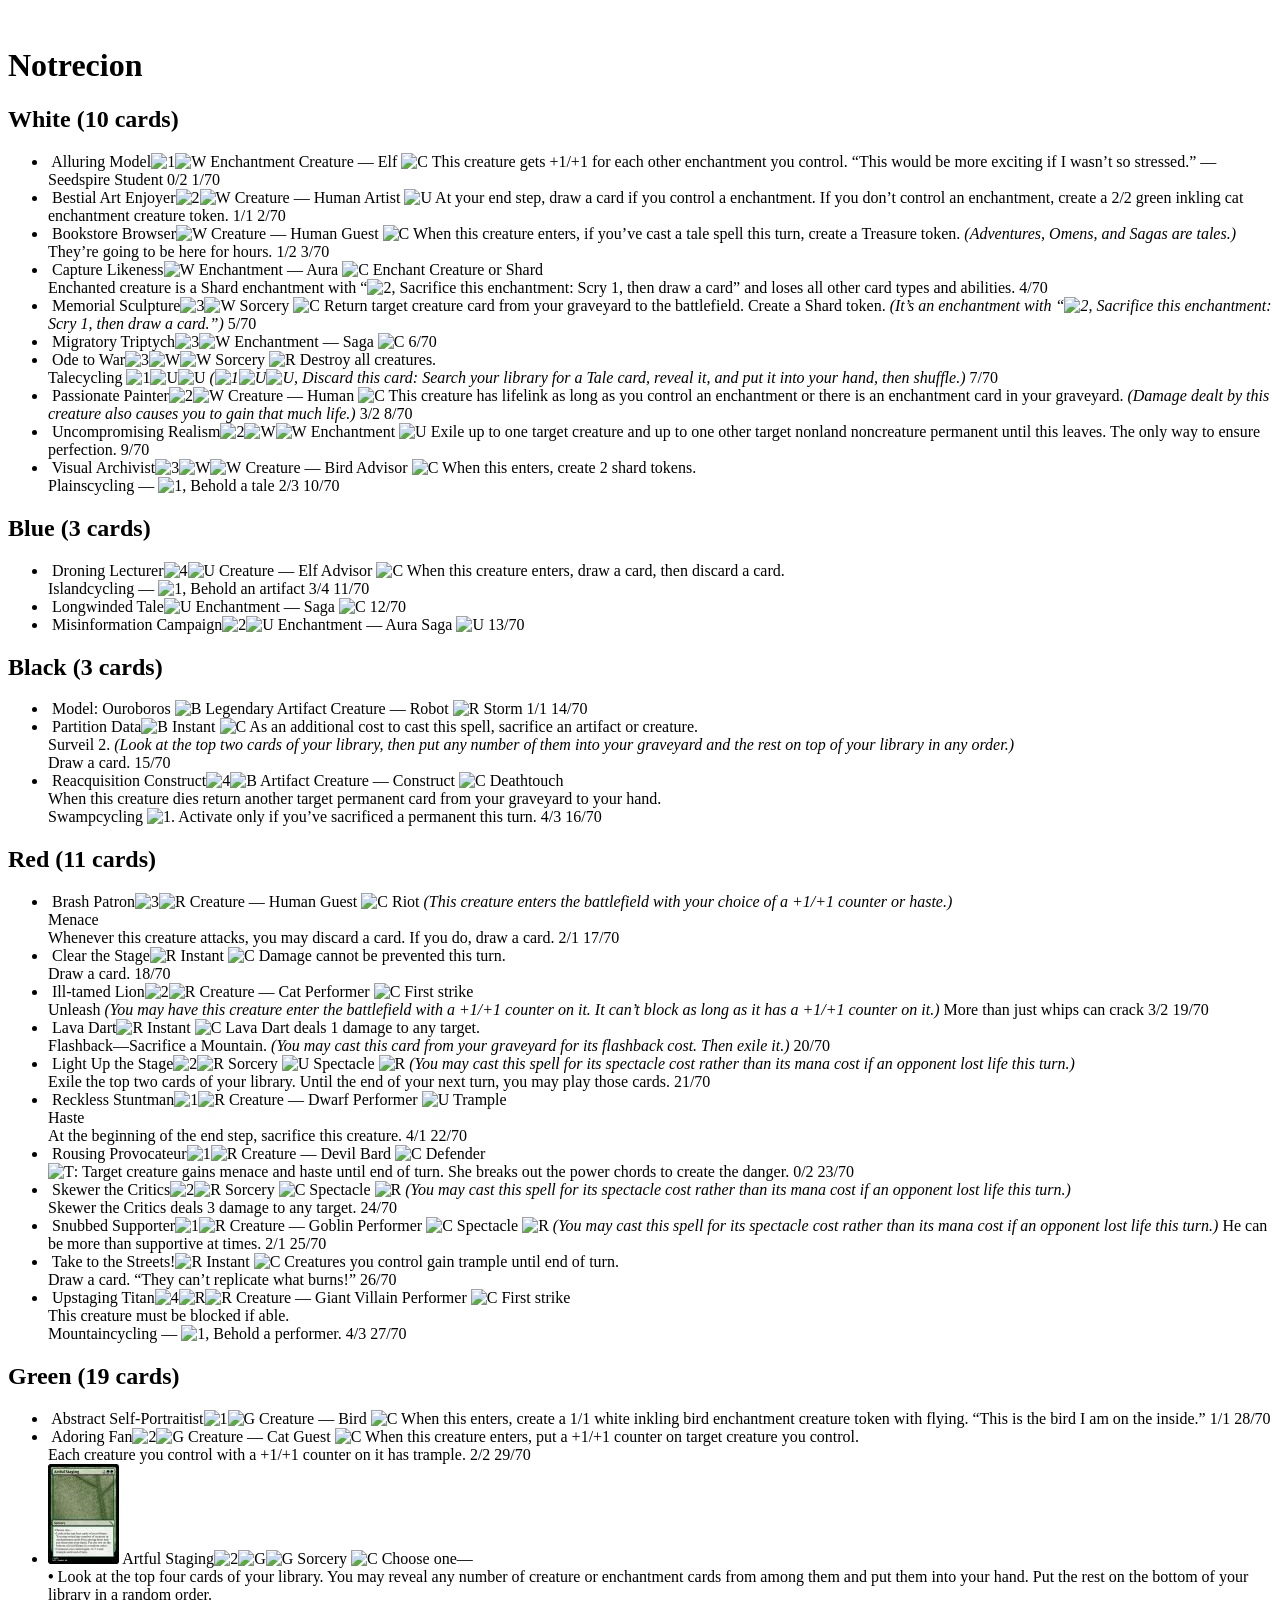
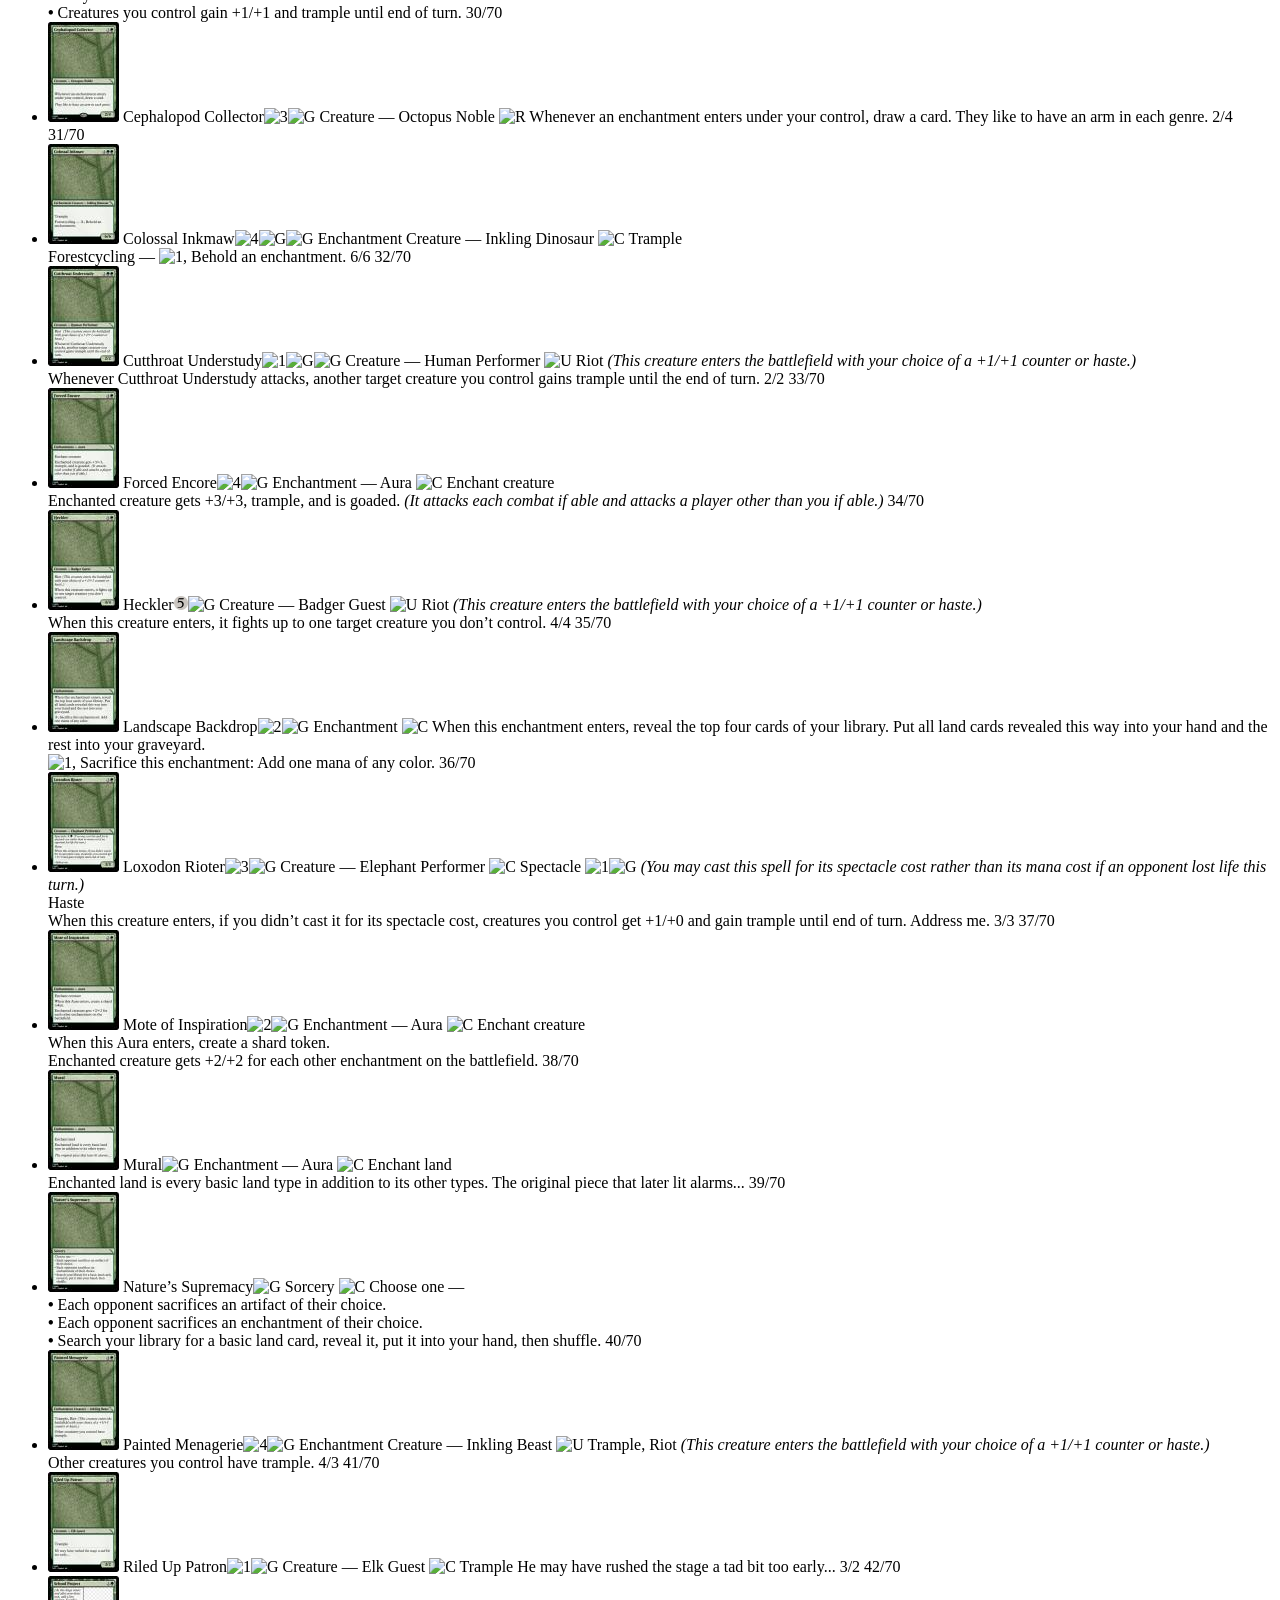
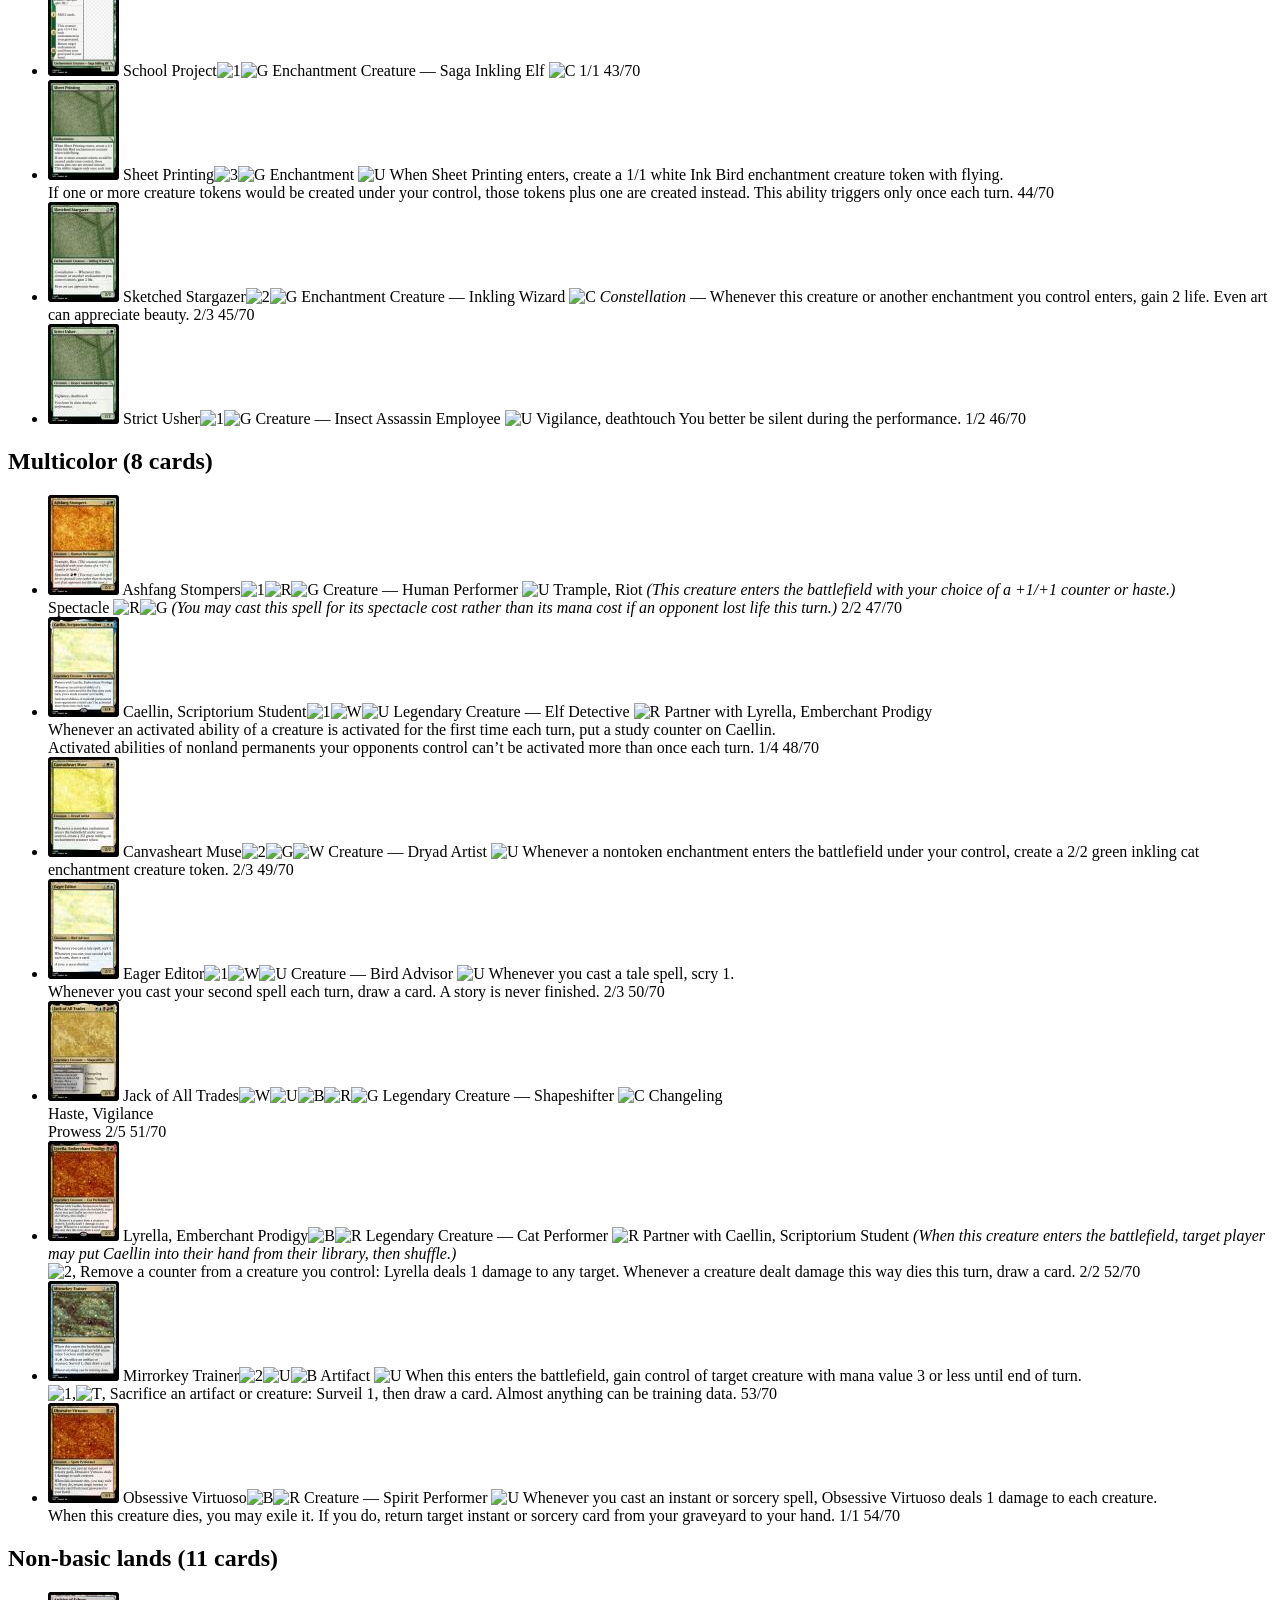
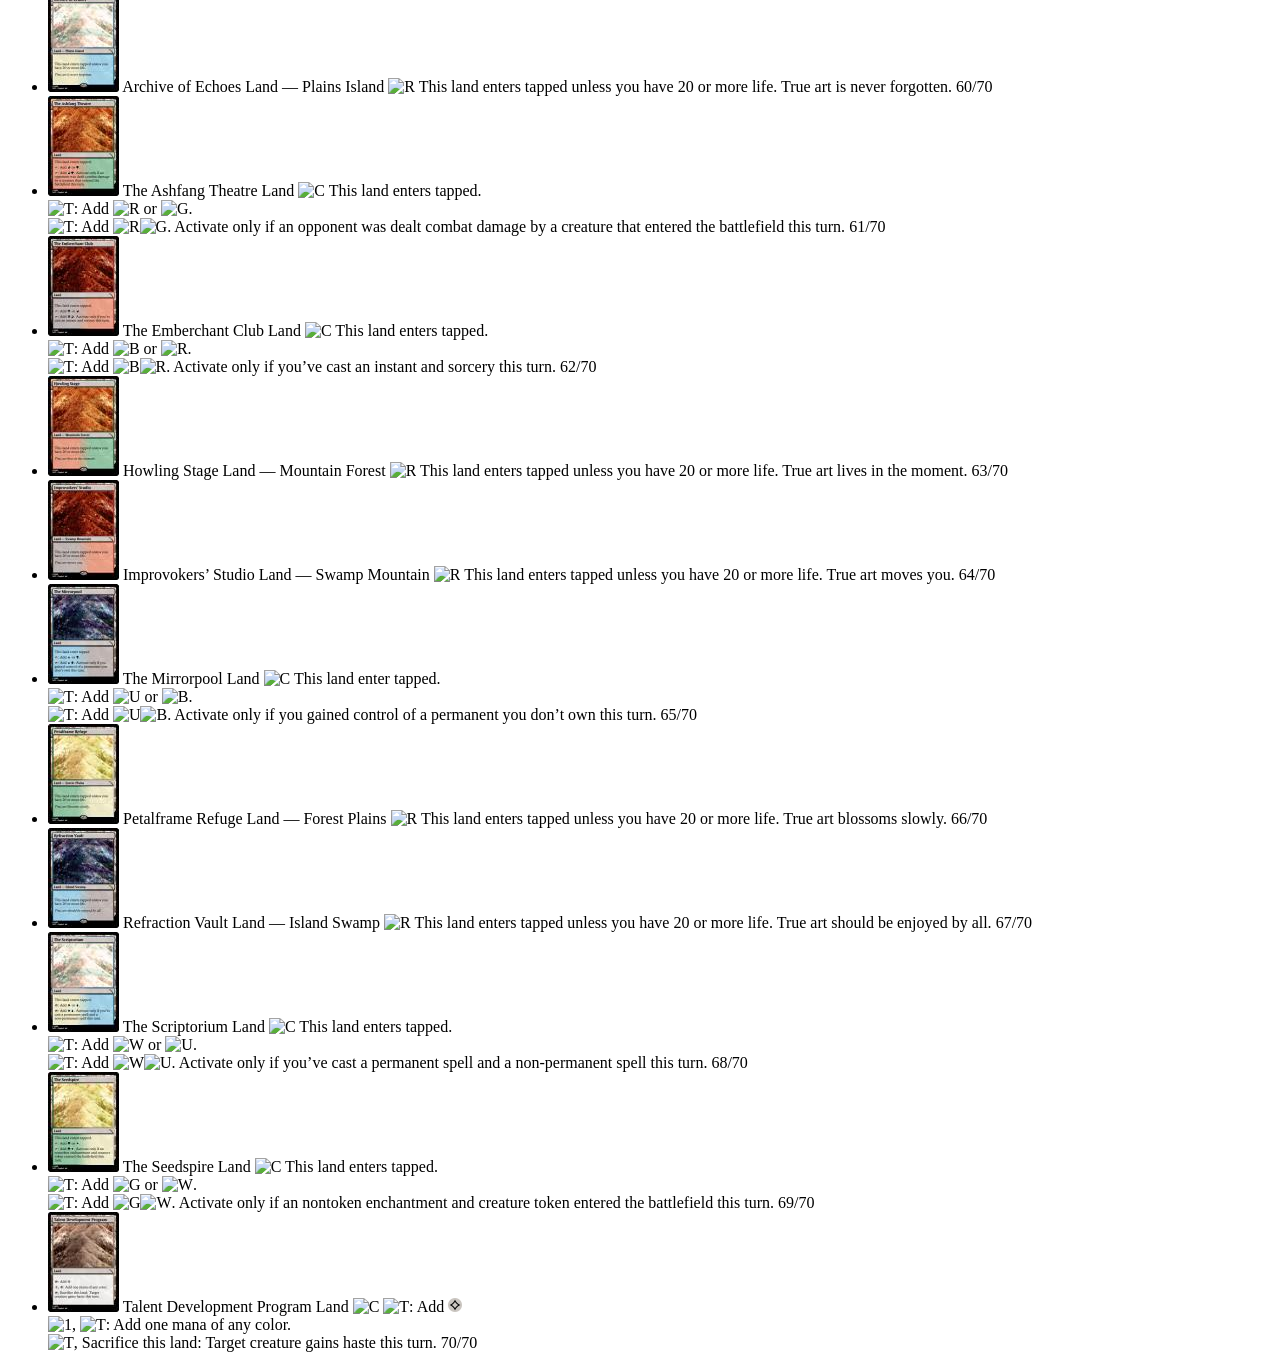
==== index.html @ 41dc8aba "Add files via upload" ====
﻿<!DOCTYPE HTML PUBLIC "-//W3C//DTD HTML 4.01//EN" "http://www.w3.org/TR/html4/strict.dtd">
<html lang='en'>
 <head>
  <title>Notrecion</title>
  <link rel='stylesheet' type='text/css' href='style.css'>
  <link rel='shortcut icon' type='image/png' href='set-icon.png'>
  <script type='text/javascript' src='script.js'></script>
  <style type='text/css'>
   body {
     background: rgb(255,255,255);
     color:      rgb(0,0,0);
     
   }
  </style>
 </head>
 <body class='with-previews'>
  <img src='set-symbol.png' alt='' class='set-symbol'>
  <h1>Notrecion</h1>
  <div class='copyright'></div>
  <div class='description'></div>
  
  <h2>White (10 cards)</h2><ul class='cards'><li class='card'>
	     <a href='card54.jpg'><img src='card-preview54.jpg' alt='' class='card-image'></a>
	          <span class='name'    >Alluring Model</span><span class='casting-cost' ><img src='magic-mana-small-1.png' alt='1' width='14' height='14'><img src='magic-mana-small-W.png' alt='W' width='14' height='14'></span>
	     
	     <span class='type'         >Enchantment Creature &#8212; Elf </span>
	     <span class='rarity'       ><img src='set-symbol-common.png' alt='C' title='common'></span>
	     <span class='rule-text'    >This creature gets +1/+1 for each other enchantment you control.</span>
	     <span class='flavor-text'  >&#8220;This would be more exciting if I wasn&#8217;t so stressed.&#8221; &#8212; Seedspire Student</span>
	     <span class='pt'           >0/2</span>
	     <span class='card-number'  >1/70</span>
	  </li><li class='card'>
	     <a href='card19.jpg'><img src='card-preview19.jpg' alt='' class='card-image'></a>
	          <span class='name'    >Bestial Art Enjoyer</span><span class='casting-cost' ><img src='magic-mana-small-2.png' alt='2' width='14' height='14'><img src='magic-mana-small-W.png' alt='W' width='14' height='14'></span>
	     
	     <span class='type'         >Creature &#8212; Human Artist </span>
	     <span class='rarity'       ><img src='set-symbol-uncommon.png' alt='U' title='uncommon'></span>
	     <span class='rule-text'    >At your end step, draw a card if you control a enchantment. If you don&#8217;t control an enchantment, create a 2/2 green inkling cat enchantment creature token.</span>
	     <span class='flavor-text'  ></span>
	     <span class='pt'           >1/1</span>
	     <span class='card-number'  >2/70</span>
	  </li><li class='card'>
	     <a href='card53.jpg'><img src='card-preview53.jpg' alt='' class='card-image'></a>
	          <span class='name'    >Bookstore Browser</span><span class='casting-cost' ><img src='magic-mana-small-W.png' alt='W' width='14' height='14'></span>
	     
	     <span class='type'         >Creature &#8212; Human Guest </span>
	     <span class='rarity'       ><img src='set-symbol-common.png' alt='C' title='common'></span>
	     <span class='rule-text'    >When this creature enters, if you&#8217;ve cast a tale spell this turn, create a Treasure token. <i>(Adventures, Omens, and Sagas are tales.)</i></span>
	     <span class='flavor-text'  >They&#8217;re going to be here for hours.</span>
	     <span class='pt'           >1/2</span>
	     <span class='card-number'  >3/70</span>
	  </li><li class='card'>
	     <a href='card14.jpg'><img src='card-preview14.jpg' alt='' class='card-image'></a>
	          <span class='name'    >Capture Likeness</span><span class='casting-cost' ><img src='magic-mana-small-W.png' alt='W' width='14' height='14'></span>
	     
	     <span class='type'         >Enchantment &#8212; Aura </span>
	     <span class='rarity'       ><img src='set-symbol-common.png' alt='C' title='common'></span>
	     <span class='rule-text'    >Enchant Creature or Shard<br>
Enchanted creature is a Shard enchantment with &#8220;<span class="symbol"><img src='magic-mana-small-2.png' alt='2' width='14' height='14'></span>, Sacrifice this enchantment: Scry 1, then draw a card&#8221; and loses all other card types and abilities.</span>
	     <span class='flavor-text'  ></span>
	     <span class='pt'           ></span>
	     <span class='card-number'  >4/70</span>
	  </li><li class='card'>
	     <a href='card58.jpg'><img src='card-preview58.jpg' alt='' class='card-image'></a>
	          <span class='name'    >Memorial Sculpture</span><span class='casting-cost' ><img src='magic-mana-small-3.png' alt='3' width='14' height='14'><img src='magic-mana-small-W.png' alt='W' width='14' height='14'></span>
	     
	     <span class='type'         >Sorcery</span>
	     <span class='rarity'       ><img src='set-symbol-common.png' alt='C' title='common'></span>
	     <span class='rule-text'    >Return target creature card from your graveyard to the battlefield. Create a Shard token. <i>(It&#8217;s an enchantment with &#8220;<span class="symbol"><img src='magic-mana-small-2.png' alt='2' width='14' height='14'></span>, Sacrifice this enchantment: Scry 1, then draw a card.&#8221;)</i></span>
	     <span class='flavor-text'  ></span>
	     <span class='pt'           ></span>
	     <span class='card-number'  >5/70</span>
	  </li><li class='card'>
	     <a href='card56.jpg'><img src='card-preview56.jpg' alt='' class='card-image'></a>
	          <span class='name'    >Migratory Triptych</span><span class='casting-cost' ><img src='magic-mana-small-3.png' alt='3' width='14' height='14'><img src='magic-mana-small-W.png' alt='W' width='14' height='14'></span>
	     
	     <span class='type'         >Enchantment &#8212; Saga </span>
	     <span class='rarity'       ><img src='set-symbol-common.png' alt='C' title='common'></span>
	     <span class='rule-text'    ></span>
	     <span class='flavor-text'  ></span>
	     <span class='pt'           ></span>
	     <span class='card-number'  >6/70</span>
	  </li><li class='card'>
	     <a href='card46.jpg'><img src='card-preview46.jpg' alt='' class='card-image'></a>
	          <span class='name'    >Ode to War</span><span class='casting-cost' ><img src='magic-mana-small-3.png' alt='3' width='14' height='14'><img src='magic-mana-small-W.png' alt='W' width='14' height='14'><img src='magic-mana-small-W.png' alt='W' width='14' height='14'></span>
	     
	     <span class='type'         >Sorcery</span>
	     <span class='rarity'       ><img src='set-symbol-rare.png' alt='R' title='rare'></span>
	     <span class='rule-text'    >Destroy all creatures.<br>
Talecycling <span class="symbol"><img src='magic-mana-small-1.png' alt='1' width='14' height='14'><img src='magic-mana-small-U.png' alt='U' width='14' height='14'><img src='magic-mana-small-U.png' alt='U' width='14' height='14'></span> <i>(<span class="symbol"><img src='magic-mana-small-1.png' alt='1' width='14' height='14'><img src='magic-mana-small-U.png' alt='U' width='14' height='14'><img src='magic-mana-small-U.png' alt='U' width='14' height='14'></span>, Discard this card: Search your library for a Tale card, reveal it, and put it into your hand, then shuffle.)</i></span>
	     <span class='flavor-text'  ></span>
	     <span class='pt'           ></span>
	     <span class='card-number'  >7/70</span>
	  </li><li class='card'>
	     <a href='card55.jpg'><img src='card-preview55.jpg' alt='' class='card-image'></a>
	          <span class='name'    >Passionate Painter</span><span class='casting-cost' ><img src='magic-mana-small-2.png' alt='2' width='14' height='14'><img src='magic-mana-small-W.png' alt='W' width='14' height='14'></span>
	     
	     <span class='type'         >Creature &#8212; Human </span>
	     <span class='rarity'       ><img src='set-symbol-common.png' alt='C' title='common'></span>
	     <span class='rule-text'    >This creature has lifelink as long as you control an enchantment or there is an enchantment card in your graveyard. <i>(Damage dealt by this creature also causes you to gain that much life.)</i></span>
	     <span class='flavor-text'  ></span>
	     <span class='pt'           >3/2</span>
	     <span class='card-number'  >8/70</span>
	  </li><li class='card'>
	     <a href='card57.jpg'><img src='card-preview57.jpg' alt='' class='card-image'></a>
	          <span class='name'    >Uncompromising Realism</span><span class='casting-cost' ><img src='magic-mana-small-2.png' alt='2' width='14' height='14'><img src='magic-mana-small-W.png' alt='W' width='14' height='14'><img src='magic-mana-small-W.png' alt='W' width='14' height='14'></span>
	     
	     <span class='type'         >Enchantment</span>
	     <span class='rarity'       ><img src='set-symbol-uncommon.png' alt='U' title='uncommon'></span>
	     <span class='rule-text'    >Exile up to one target creature and up to one other target nonland noncreature permanent until this leaves.</span>
	     <span class='flavor-text'  >The only way to ensure perfection.</span>
	     <span class='pt'           ></span>
	     <span class='card-number'  >9/70</span>
	  </li><li class='card'>
	     <a href='card42.jpg'><img src='card-preview42.jpg' alt='' class='card-image'></a>
	          <span class='name'    >Visual Archivist</span><span class='casting-cost' ><img src='magic-mana-small-3.png' alt='3' width='14' height='14'><img src='magic-mana-small-W.png' alt='W' width='14' height='14'><img src='magic-mana-small-W.png' alt='W' width='14' height='14'></span>
	     
	     <span class='type'         >Creature &#8212; Bird Advisor </span>
	     <span class='rarity'       ><img src='set-symbol-common.png' alt='C' title='common'></span>
	     <span class='rule-text'    >When this enters, create 2 shard tokens.<br>
Plainscycling &#8212; <span class="symbol"><img src='magic-mana-small-1.png' alt='1' width='14' height='14'></span>, Behold a tale</span>
	     <span class='flavor-text'  ></span>
	     <span class='pt'           >2/3</span>
	     <span class='card-number'  >10/70</span>
	  </li></ul><h2>Blue (3 cards)</h2><ul class='cards'><li class='card'>
	     <a href='card43.jpg'><img src='card-preview43.jpg' alt='' class='card-image'></a>
	          <span class='name'    >Droning Lecturer</span><span class='casting-cost' ><img src='magic-mana-small-4.png' alt='4' width='14' height='14'><img src='magic-mana-small-U.png' alt='U' width='14' height='14'></span>
	     
	     <span class='type'         >Creature &#8212; Elf  Advisor </span>
	     <span class='rarity'       ><img src='set-symbol-common.png' alt='C' title='common'></span>
	     <span class='rule-text'    >When this creature enters, draw a card, then discard a card.<br>
Islandcycling &#8212; <span class="symbol"><img src='magic-mana-small-1.png' alt='1' width='14' height='14'></span>, Behold an artifact</span>
	     <span class='flavor-text'  ></span>
	     <span class='pt'           >3/4</span>
	     <span class='card-number'  >11/70</span>
	  </li><li class='card'>
	     <a href='card12.jpg'><img src='card-preview12.jpg' alt='' class='card-image'></a>
	          <span class='name'    >Longwinded Tale</span><span class='casting-cost' ><img src='magic-mana-small-U.png' alt='U' width='14' height='14'></span>
	     
	     <span class='type'         >Enchantment &#8212; Saga </span>
	     <span class='rarity'       ><img src='set-symbol-common.png' alt='C' title='common'></span>
	     <span class='rule-text'    ></span>
	     <span class='flavor-text'  ></span>
	     <span class='pt'           ></span>
	     <span class='card-number'  >12/70</span>
	  </li><li class='card'>
	     <a href='card39.jpg'><img src='card-preview39.jpg' alt='' class='card-image'></a>
	          <span class='name'    >Misinformation Campaign</span><span class='casting-cost' ><img src='magic-mana-small-2.png' alt='2' width='14' height='14'><img src='magic-mana-small-U.png' alt='U' width='14' height='14'></span>
	     
	     <span class='type'         >Enchantment &#8212; Aura Saga </span>
	     <span class='rarity'       ><img src='set-symbol-uncommon.png' alt='U' title='uncommon'></span>
	     <span class='rule-text'    ></span>
	     <span class='flavor-text'  ></span>
	     <span class='pt'           ></span>
	     <span class='card-number'  >13/70</span>
	  </li></ul><h2>Black (3 cards)</h2><ul class='cards'><li class='card'>
	     <a href='card0.jpg'><img src='card-preview0.jpg' alt='' class='card-image'></a>
	          <span class='name'    >Model: Ouroboros </span><span class='casting-cost' ><img src='magic-mana-small-B.png' alt='B' width='14' height='14'></span>
	     
	     <span class='type'         >Legendary Artifact Creature &#8212; Robot </span>
	     <span class='rarity'       ><img src='set-symbol-rare.png' alt='R' title='rare'></span>
	     <span class='rule-text'    >Storm</span>
	     <span class='flavor-text'  ></span>
	     <span class='pt'           >1/1</span>
	     <span class='card-number'  >14/70</span>
	  </li><li class='card'>
	     <a href='card13.jpg'><img src='card-preview13.jpg' alt='' class='card-image'></a>
	          <span class='name'    >Partition Data</span><span class='casting-cost' ><img src='magic-mana-small-B.png' alt='B' width='14' height='14'></span>
	     
	     <span class='type'         >Instant</span>
	     <span class='rarity'       ><img src='set-symbol-common.png' alt='C' title='common'></span>
	     <span class='rule-text'    >As an additional cost to cast this spell, sacrifice an artifact or creature.<br>
Surveil 2. <i>(Look at the top two cards of your library, then put any number of them into your graveyard and the rest on top of your library in any order.)</i><br>
Draw a card.</span>
	     <span class='flavor-text'  ></span>
	     <span class='pt'           ></span>
	     <span class='card-number'  >15/70</span>
	  </li><li class='card'>
	     <a href='card44.jpg'><img src='card-preview44.jpg' alt='' class='card-image'></a>
	          <span class='name'    >Reacquisition Construct</span><span class='casting-cost' ><img src='magic-mana-small-4.png' alt='4' width='14' height='14'><img src='magic-mana-small-B.png' alt='B' width='14' height='14'></span>
	     
	     <span class='type'         >Artifact Creature &#8212; Construct </span>
	     <span class='rarity'       ><img src='set-symbol-common.png' alt='C' title='common'></span>
	     <span class='rule-text'    >Deathtouch<br>
When this creature dies return another target permanent card from your graveyard to your hand.<br>
Swampcycling <span class="symbol"><img src='magic-mana-small-1.png' alt='1' width='14' height='14'></span>. Activate only if you&#8217;ve sacrificed a permanent this turn.</span>
	     <span class='flavor-text'  ></span>
	     <span class='pt'           >4/3</span>
	     <span class='card-number'  >16/70</span>
	  </li></ul><h2>Red (11 cards)</h2><ul class='cards'><li class='card'>
	     <a href='card68.jpg'><img src='card-preview68.jpg' alt='' class='card-image'></a>
	          <span class='name'    >Brash Patron</span><span class='casting-cost' ><img src='magic-mana-small-3.png' alt='3' width='14' height='14'><img src='magic-mana-small-R.png' alt='R' width='14' height='14'></span>
	     
	     <span class='type'         >Creature &#8212; Human Guest </span>
	     <span class='rarity'       ><img src='set-symbol-common.png' alt='C' title='common'></span>
	     <span class='rule-text'    >Riot <i>(This creature enters the battlefield with your choice of a +1/+1 counter or haste.)</i><br>
Menace<br>
Whenever this creature attacks, you may discard a card. If you do, draw a card.</span>
	     <span class='flavor-text'  ></span>
	     <span class='pt'           >2/1</span>
	     <span class='card-number'  >17/70</span>
	  </li><li class='card'>
	     <a href='card27.jpg'><img src='card-preview27.jpg' alt='' class='card-image'></a>
	          <span class='name'    >Clear the Stage</span><span class='casting-cost' ><img src='magic-mana-small-R.png' alt='R' width='14' height='14'></span>
	     
	     <span class='type'         >Instant</span>
	     <span class='rarity'       ><img src='set-symbol-common.png' alt='C' title='common'></span>
	     <span class='rule-text'    >Damage cannot be prevented this turn.<br>
Draw a card.</span>
	     <span class='flavor-text'  ></span>
	     <span class='pt'           ></span>
	     <span class='card-number'  >18/70</span>
	  </li><li class='card'>
	     <a href='card69.jpg'><img src='card-preview69.jpg' alt='' class='card-image'></a>
	          <span class='name'    >Ill-tamed Lion</span><span class='casting-cost' ><img src='magic-mana-small-2.png' alt='2' width='14' height='14'><img src='magic-mana-small-R.png' alt='R' width='14' height='14'></span>
	     
	     <span class='type'         >Creature &#8212; Cat Performer </span>
	     <span class='rarity'       ><img src='set-symbol-common.png' alt='C' title='common'></span>
	     <span class='rule-text'    >First strike<br>
Unleash <i>(You may have this creature enter the battlefield with a +1/+1 counter on it. It can&#8217;t block as long as it has a +1/+1 counter on it.)</i></span>
	     <span class='flavor-text'  >More than just whips can crack</span>
	     <span class='pt'           >3/2</span>
	     <span class='card-number'  >19/70</span>
	  </li><li class='card'>
	     <a href='card62.jpg'><img src='card-preview62.jpg' alt='' class='card-image'></a>
	          <span class='name'    >Lava Dart</span><span class='casting-cost' ><img src='magic-mana-small-R.png' alt='R' width='14' height='14'></span>
	     
	     <span class='type'         >Instant</span>
	     <span class='rarity'       ><img src='set-symbol-common.png' alt='C' title='common'></span>
	     <span class='rule-text'    >Lava Dart deals 1 damage to any target.<br>
Flashback&#8212;Sacrifice a Mountain. <i>(You may cast this card from your graveyard for its flashback cost. Then exile it.)</i></span>
	     <span class='flavor-text'  ></span>
	     <span class='pt'           ></span>
	     <span class='card-number'  >20/70</span>
	  </li><li class='card'>
	     <a href='card67.jpg'><img src='card-preview67.jpg' alt='' class='card-image'></a>
	          <span class='name'    >Light Up the Stage</span><span class='casting-cost' ><img src='magic-mana-small-2.png' alt='2' width='14' height='14'><img src='magic-mana-small-R.png' alt='R' width='14' height='14'></span>
	     
	     <span class='type'         >Sorcery</span>
	     <span class='rarity'       ><img src='set-symbol-uncommon.png' alt='U' title='uncommon'></span>
	     <span class='rule-text'    >Spectacle <span class="symbol"><img src='magic-mana-small-R.png' alt='R' width='14' height='14'></span> <i>(You may cast this spell for its spectacle cost rather than its mana cost if an opponent lost life this turn.)</i><br>
Exile the top two cards of your library. Until the end of your next turn, you may play those cards.</span>
	     <span class='flavor-text'  ></span>
	     <span class='pt'           ></span>
	     <span class='card-number'  >21/70</span>
	  </li><li class='card'>
	     <a href='card22.jpg'><img src='card-preview22.jpg' alt='' class='card-image'></a>
	          <span class='name'    >Reckless Stuntman</span><span class='casting-cost' ><img src='magic-mana-small-1.png' alt='1' width='14' height='14'><img src='magic-mana-small-R.png' alt='R' width='14' height='14'></span>
	     
	     <span class='type'         >Creature &#8212; Dwarf Performer </span>
	     <span class='rarity'       ><img src='set-symbol-uncommon.png' alt='U' title='uncommon'></span>
	     <span class='rule-text'    >Trample<br>
Haste<br>
At the beginning of the end step, sacrifice this creature.</span>
	     <span class='flavor-text'  ></span>
	     <span class='pt'           >4/1</span>
	     <span class='card-number'  >22/70</span>
	  </li><li class='card'>
	     <a href='card60.jpg'><img src='card-preview60.jpg' alt='' class='card-image'></a>
	          <span class='name'    >Rousing Provocateur</span><span class='casting-cost' ><img src='magic-mana-small-1.png' alt='1' width='14' height='14'><img src='magic-mana-small-R.png' alt='R' width='14' height='14'></span>
	     
	     <span class='type'         >Creature &#8212; Devil Bard </span>
	     <span class='rarity'       ><img src='set-symbol-common.png' alt='C' title='common'></span>
	     <span class='rule-text'    >Defender<br>
<span class="symbol"><img src='magic-mana-small-T.png' alt='T' width='14' height='14'></span>: Target creature gains menace and haste until end of turn.</span>
	     <span class='flavor-text'  >She breaks out the power chords to create the danger.</span>
	     <span class='pt'           >0/2</span>
	     <span class='card-number'  >23/70</span>
	  </li><li class='card'>
	     <a href='card66.jpg'><img src='card-preview66.jpg' alt='' class='card-image'></a>
	          <span class='name'    >Skewer the Critics</span><span class='casting-cost' ><img src='magic-mana-small-2.png' alt='2' width='14' height='14'><img src='magic-mana-small-R.png' alt='R' width='14' height='14'></span>
	     
	     <span class='type'         >Sorcery</span>
	     <span class='rarity'       ><img src='set-symbol-common.png' alt='C' title='common'></span>
	     <span class='rule-text'    >Spectacle <span class="symbol"><img src='magic-mana-small-R.png' alt='R' width='14' height='14'></span> <i>(You may cast this spell for its spectacle cost rather than its mana cost if an opponent lost life this turn.)</i><br>
Skewer the Critics deals 3 damage to any target.</span>
	     <span class='flavor-text'  ></span>
	     <span class='pt'           ></span>
	     <span class='card-number'  >24/70</span>
	  </li><li class='card'>
	     <a href='card61.jpg'><img src='card-preview61.jpg' alt='' class='card-image'></a>
	          <span class='name'    >Snubbed Supporter</span><span class='casting-cost' ><img src='magic-mana-small-1.png' alt='1' width='14' height='14'><img src='magic-mana-small-R.png' alt='R' width='14' height='14'></span>
	     
	     <span class='type'         >Creature &#8212; Goblin Performer </span>
	     <span class='rarity'       ><img src='set-symbol-common.png' alt='C' title='common'></span>
	     <span class='rule-text'    >Spectacle <span class="symbol"><img src='magic-mana-small-R.png' alt='R' width='14' height='14'></span> <i>(You may cast this spell for its spectacle cost rather than its mana cost if an opponent lost life this turn.)</i></span>
	     <span class='flavor-text'  >He can be more than supportive at times.</span>
	     <span class='pt'           >2/1</span>
	     <span class='card-number'  >25/70</span>
	  </li><li class='card'>
	     <a href='card11.jpg'><img src='card-preview11.jpg' alt='' class='card-image'></a>
	          <span class='name'    >Take to the Streets!</span><span class='casting-cost' ><img src='magic-mana-small-R.png' alt='R' width='14' height='14'></span>
	     
	     <span class='type'         >Instant</span>
	     <span class='rarity'       ><img src='set-symbol-common.png' alt='C' title='common'></span>
	     <span class='rule-text'    >Creatures you control gain trample until end of turn.<br>
Draw a card.</span>
	     <span class='flavor-text'  >&#8220;They can&#8217;t replicate what burns!&#8221;</span>
	     <span class='pt'           ></span>
	     <span class='card-number'  >26/70</span>
	  </li><li class='card'>
	     <a href='card45.jpg'><img src='card-preview45.jpg' alt='' class='card-image'></a>
	          <span class='name'    >Upstaging Titan</span><span class='casting-cost' ><img src='magic-mana-small-4.png' alt='4' width='14' height='14'><img src='magic-mana-small-R.png' alt='R' width='14' height='14'><img src='magic-mana-small-R.png' alt='R' width='14' height='14'></span>
	     
	     <span class='type'         >Creature &#8212; Giant Villain Performer </span>
	     <span class='rarity'       ><img src='set-symbol-common.png' alt='C' title='common'></span>
	     <span class='rule-text'    >First strike<br>
This creature must be blocked if able.<br>
Mountaincycling &#8212; <span class="symbol"><img src='magic-mana-small-1.png' alt='1' width='14' height='14'></span>, Behold a performer.</span>
	     <span class='flavor-text'  ></span>
	     <span class='pt'           >4/3</span>
	     <span class='card-number'  >27/70</span>
	  </li></ul><h2>Green (19 cards)</h2><ul class='cards'><li class='card'>
	     <a href='card10.jpg'><img src='card-preview10.jpg' alt='' class='card-image'></a>
	          <span class='name'    >Abstract Self-Portraitist</span><span class='casting-cost' ><img src='magic-mana-small-1.png' alt='1' width='14' height='14'><img src='magic-mana-small-G.png' alt='G' width='14' height='14'></span>
	     
	     <span class='type'         >Creature &#8212; Bird </span>
	     <span class='rarity'       ><img src='set-symbol-common.png' alt='C' title='common'></span>
	     <span class='rule-text'    >When this enters, create a 1/1 white inkling bird enchantment creature token with flying.</span>
	     <span class='flavor-text'  >&#8220;This is the bird I am on the inside.&#8221;</span>
	     <span class='pt'           >1/1</span>
	     <span class='card-number'  >28/70</span>
	  </li><li class='card'>
	     <a href='card63.jpg'><img src='card-preview63.jpg' alt='' class='card-image'></a>
	          <span class='name'    >Adoring Fan</span><span class='casting-cost' ><img src='magic-mana-small-2.png' alt='2' width='14' height='14'><img src='magic-mana-small-G.png' alt='G' width='14' height='14'></span>
	     
	     <span class='type'         >Creature &#8212; Cat Guest </span>
	     <span class='rarity'       ><img src='set-symbol-common.png' alt='C' title='common'></span>
	     <span class='rule-text'    >When this creature enters, put a +1/+1 counter on target creature you control.<br>
Each creature you control with a +1/+1 counter on it has trample.</span>
	     <span class='flavor-text'  ></span>
	     <span class='pt'           >2/2</span>
	     <span class='card-number'  >29/70</span>
	  </li><li class='card'>
	     <a href='card59.jpg'><img src='card-preview59.jpg' alt='' class='card-image'></a>
	          <span class='name'    >Artful Staging</span><span class='casting-cost' ><img src='magic-mana-small-2.png' alt='2' width='14' height='14'><img src='magic-mana-small-G.png' alt='G' width='14' height='14'><img src='magic-mana-small-G.png' alt='G' width='14' height='14'></span>
	     
	     <span class='type'         >Sorcery</span>
	     <span class='rarity'       ><img src='set-symbol-common.png' alt='C' title='common'></span>
	     <span class='rule-text'    >Choose one&#8212;<br>
<b>&#8226; </b>Look at the top four cards of your library. You may reveal any number of creature or enchantment cards from among them and put them into your hand. Put the rest on the bottom of your library in a random order.<br>
<b>&#8226; </b>Creatures you control gain +1/+1 and trample until end of turn.</span>
	     <span class='flavor-text'  ></span>
	     <span class='pt'           ></span>
	     <span class='card-number'  >30/70</span>
	  </li><li class='card'>
	     <a href='card15.jpg'><img src='card-preview15.jpg' alt='' class='card-image'></a>
	          <span class='name'    >Cephalopod Collector</span><span class='casting-cost' ><img src='magic-mana-small-3.png' alt='3' width='14' height='14'><img src='magic-mana-small-G.png' alt='G' width='14' height='14'></span>
	     
	     <span class='type'         >Creature &#8212; Octopus Noble </span>
	     <span class='rarity'       ><img src='set-symbol-rare.png' alt='R' title='rare'></span>
	     <span class='rule-text'    >Whenever an enchantment enters under your control, draw a card.</span>
	     <span class='flavor-text'  >They like to have an arm in each genre.</span>
	     <span class='pt'           >2/4</span>
	     <span class='card-number'  >31/70</span>
	  </li><li class='card'>
	     <a href='card41.jpg'><img src='card-preview41.jpg' alt='' class='card-image'></a>
	          <span class='name'    >Colossal Inkmaw</span><span class='casting-cost' ><img src='magic-mana-small-4.png' alt='4' width='14' height='14'><img src='magic-mana-small-G.png' alt='G' width='14' height='14'><img src='magic-mana-small-G.png' alt='G' width='14' height='14'></span>
	     
	     <span class='type'         >Enchantment Creature &#8212; Inkling Dinosaur </span>
	     <span class='rarity'       ><img src='set-symbol-common.png' alt='C' title='common'></span>
	     <span class='rule-text'    >Trample<br>
Forestcycling &#8212; <span class="symbol"><img src='magic-mana-small-1.png' alt='1' width='14' height='14'></span>, Behold an enchantment.</span>
	     <span class='flavor-text'  ></span>
	     <span class='pt'           >6/6</span>
	     <span class='card-number'  >32/70</span>
	  </li><li class='card'>
	     <a href='card16.jpg'><img src='card-preview16.jpg' alt='' class='card-image'></a>
	          <span class='name'    >Cutthroat Understudy</span><span class='casting-cost' ><img src='magic-mana-small-1.png' alt='1' width='14' height='14'><img src='magic-mana-small-G.png' alt='G' width='14' height='14'><img src='magic-mana-small-G.png' alt='G' width='14' height='14'></span>
	     
	     <span class='type'         >Creature &#8212; Human Performer </span>
	     <span class='rarity'       ><img src='set-symbol-uncommon.png' alt='U' title='uncommon'></span>
	     <span class='rule-text'    >Riot  <i>(This creature enters the battlefield with your choice of a +1/+1 counter or haste.)</i><br>
Whenever Cutthroat Understudy attacks, another target creature you control gains trample until the end of turn.</span>
	     <span class='flavor-text'  ></span>
	     <span class='pt'           >2/2</span>
	     <span class='card-number'  >33/70</span>
	  </li><li class='card'>
	     <a href='card64.jpg'><img src='card-preview64.jpg' alt='' class='card-image'></a>
	          <span class='name'    >Forced Encore</span><span class='casting-cost' ><img src='magic-mana-small-4.png' alt='4' width='14' height='14'><img src='magic-mana-small-G.png' alt='G' width='14' height='14'></span>
	     
	     <span class='type'         >Enchantment &#8212; Aura </span>
	     <span class='rarity'       ><img src='set-symbol-common.png' alt='C' title='common'></span>
	     <span class='rule-text'    >Enchant creature<br>
Enchanted creature gets +3/+3, trample, and is goaded. <i>(It attacks each combat if able and attacks a player other than you if able.)</i></span>
	     <span class='flavor-text'  ></span>
	     <span class='pt'           ></span>
	     <span class='card-number'  >34/70</span>
	  </li><li class='card'>
	     <a href='card20.jpg'><img src='card-preview20.jpg' alt='' class='card-image'></a>
	          <span class='name'    >Heckler</span><span class='casting-cost' ><img src='magic-mana-small-5.png' alt='5' width='14' height='14'><img src='magic-mana-small-G.png' alt='G' width='14' height='14'></span>
	     
	     <span class='type'         >Creature &#8212; Badger Guest </span>
	     <span class='rarity'       ><img src='set-symbol-uncommon.png' alt='U' title='uncommon'></span>
	     <span class='rule-text'    >Riot <i>(This creature enters the battlefield with your choice of a +1/+1 counter or haste.)</i><br>
When this creature enters, it fights up to one target creature you don&#8217;t control.</span>
	     <span class='flavor-text'  ></span>
	     <span class='pt'           >4/4</span>
	     <span class='card-number'  >35/70</span>
	  </li><li class='card'>
	     <a href='card47.jpg'><img src='card-preview47.jpg' alt='' class='card-image'></a>
	          <span class='name'    >Landscape Backdrop</span><span class='casting-cost' ><img src='magic-mana-small-2.png' alt='2' width='14' height='14'><img src='magic-mana-small-G.png' alt='G' width='14' height='14'></span>
	     
	     <span class='type'         >Enchantment</span>
	     <span class='rarity'       ><img src='set-symbol-common.png' alt='C' title='common'></span>
	     <span class='rule-text'    >When this enchantment enters, reveal the top four cards of your library. Put all land cards revealed this way into your hand and the rest into your graveyard.<br>
<span class="symbol"><img src='magic-mana-small-1.png' alt='1' width='14' height='14'></span>, Sacrifice this enchantment: Add one mana of any color.</span>
	     <span class='flavor-text'  ></span>
	     <span class='pt'           ></span>
	     <span class='card-number'  >36/70</span>
	  </li><li class='card'>
	     <a href='card65.jpg'><img src='card-preview65.jpg' alt='' class='card-image'></a>
	          <span class='name'    >Loxodon Rioter</span><span class='casting-cost' ><img src='magic-mana-small-3.png' alt='3' width='14' height='14'><img src='magic-mana-small-G.png' alt='G' width='14' height='14'></span>
	     
	     <span class='type'         >Creature &#8212; Elephant Performer </span>
	     <span class='rarity'       ><img src='set-symbol-common.png' alt='C' title='common'></span>
	     <span class='rule-text'    >Spectacle <span class="symbol"><img src='magic-mana-small-1.png' alt='1' width='14' height='14'><img src='magic-mana-small-G.png' alt='G' width='14' height='14'></span> <i>(You may cast this spell for its spectacle cost rather than its mana cost if an opponent lost life this turn.)</i><br>
Haste<br>
When this creature enters, if you didn&#8217;t cast it for its spectacle cost, creatures you control get +1/+0 and gain trample until end of turn.</span>
	     <span class='flavor-text'  >Address me.</span>
	     <span class='pt'           >3/3</span>
	     <span class='card-number'  >37/70</span>
	  </li><li class='card'>
	     <a href='card26.jpg'><img src='card-preview26.jpg' alt='' class='card-image'></a>
	          <span class='name'    >Mote of Inspiration</span><span class='casting-cost' ><img src='magic-mana-small-2.png' alt='2' width='14' height='14'><img src='magic-mana-small-G.png' alt='G' width='14' height='14'></span>
	     
	     <span class='type'         >Enchantment &#8212; Aura </span>
	     <span class='rarity'       ><img src='set-symbol-common.png' alt='C' title='common'></span>
	     <span class='rule-text'    >Enchant creature<br>
When this Aura enters, create a shard token.<br>
Enchanted creature gets +2/+2 for each other enchantment on the battlefield.</span>
	     <span class='flavor-text'  ></span>
	     <span class='pt'           ></span>
	     <span class='card-number'  >38/70</span>
	  </li><li class='card'>
	     <a href='card7.jpg'><img src='card-preview7.jpg' alt='' class='card-image'></a>
	          <span class='name'    >Mural</span><span class='casting-cost' ><img src='magic-mana-small-G.png' alt='G' width='14' height='14'></span>
	     
	     <span class='type'         >Enchantment &#8212; Aura </span>
	     <span class='rarity'       ><img src='set-symbol-common.png' alt='C' title='common'></span>
	     <span class='rule-text'    >Enchant land<br>
Enchanted land is every basic land type in addition to its other types.</span>
	     <span class='flavor-text'  >The original piece that later lit alarms...</span>
	     <span class='pt'           ></span>
	     <span class='card-number'  >39/70</span>
	  </li><li class='card'>
	     <a href='card24.jpg'><img src='card-preview24.jpg' alt='' class='card-image'></a>
	          <span class='name'    >Nature&#8217;s Supremacy</span><span class='casting-cost' ><img src='magic-mana-small-G.png' alt='G' width='14' height='14'></span>
	     
	     <span class='type'         >Sorcery</span>
	     <span class='rarity'       ><img src='set-symbol-common.png' alt='C' title='common'></span>
	     <span class='rule-text'    >Choose one &#8212;<br>
<b>&#8226; </b>Each opponent sacrifices an artifact of their choice.<br>
<b>&#8226; </b>Each opponent sacrifices an enchantment of their choice.<br>
<b>&#8226; </b>Search your library for a basic land card, reveal it, put it into your hand, then shuffle.</span>
	     <span class='flavor-text'  ></span>
	     <span class='pt'           ></span>
	     <span class='card-number'  >40/70</span>
	  </li><li class='card'>
	     <a href='card18.jpg'><img src='card-preview18.jpg' alt='' class='card-image'></a>
	          <span class='name'    >Painted Menagerie</span><span class='casting-cost' ><img src='magic-mana-small-4.png' alt='4' width='14' height='14'><img src='magic-mana-small-G.png' alt='G' width='14' height='14'></span>
	     
	     <span class='type'         >Enchantment Creature &#8212; Inkling Beast </span>
	     <span class='rarity'       ><img src='set-symbol-uncommon.png' alt='U' title='uncommon'></span>
	     <span class='rule-text'    >Trample, Riot <i>(This creature enters the battlefield with your choice of a +1/+1 counter or haste.)</i><br>
Other creatures you control have trample.</span>
	     <span class='flavor-text'  ></span>
	     <span class='pt'           >4/3</span>
	     <span class='card-number'  >41/70</span>
	  </li><li class='card'>
	     <a href='card17.jpg'><img src='card-preview17.jpg' alt='' class='card-image'></a>
	          <span class='name'    >Riled Up Patron</span><span class='casting-cost' ><img src='magic-mana-small-1.png' alt='1' width='14' height='14'><img src='magic-mana-small-G.png' alt='G' width='14' height='14'></span>
	     
	     <span class='type'         >Creature &#8212; Elk Guest </span>
	     <span class='rarity'       ><img src='set-symbol-common.png' alt='C' title='common'></span>
	     <span class='rule-text'    >Trample</span>
	     <span class='flavor-text'  >He may have rushed the stage a tad bit too early...</span>
	     <span class='pt'           >3/2</span>
	     <span class='card-number'  >42/70</span>
	  </li><li class='card'>
	     <a href='card23.jpg'><img src='card-preview23.jpg' alt='' class='card-image'></a>
	          <span class='name'    >School Project</span><span class='casting-cost' ><img src='magic-mana-small-1.png' alt='1' width='14' height='14'><img src='magic-mana-small-G.png' alt='G' width='14' height='14'></span>
	     
	     <span class='type'         >Enchantment Creature &#8212; Saga Inkling Elf </span>
	     <span class='rarity'       ><img src='set-symbol-common.png' alt='C' title='common'></span>
	     <span class='rule-text'    ></span>
	     <span class='flavor-text'  ></span>
	     <span class='pt'           >1/1</span>
	     <span class='card-number'  >43/70</span>
	  </li><li class='card'>
	     <a href='card25.jpg'><img src='card-preview25.jpg' alt='' class='card-image'></a>
	          <span class='name'    >Sheet Printing</span><span class='casting-cost' ><img src='magic-mana-small-3.png' alt='3' width='14' height='14'><img src='magic-mana-small-G.png' alt='G' width='14' height='14'></span>
	     
	     <span class='type'         >Enchantment</span>
	     <span class='rarity'       ><img src='set-symbol-uncommon.png' alt='U' title='uncommon'></span>
	     <span class='rule-text'    >When Sheet Printing enters, create a 1/1 white Ink Bird enchantment creature token with flying.<br>
If one or more creature tokens would be created under your control, those tokens plus one are created instead. This ability triggers only once each turn.</span>
	     <span class='flavor-text'  ></span>
	     <span class='pt'           ></span>
	     <span class='card-number'  >44/70</span>
	  </li><li class='card'>
	     <a href='card21.jpg'><img src='card-preview21.jpg' alt='' class='card-image'></a>
	          <span class='name'    >Sketched Stargazer</span><span class='casting-cost' ><img src='magic-mana-small-2.png' alt='2' width='14' height='14'><img src='magic-mana-small-G.png' alt='G' width='14' height='14'></span>
	     
	     <span class='type'         >Enchantment Creature &#8212; Inkling Wizard </span>
	     <span class='rarity'       ><img src='set-symbol-common.png' alt='C' title='common'></span>
	     <span class='rule-text'    ><i>Constellation</i> &#8212; Whenever this creature or another enchantment you control enters, gain 2 life.</span>
	     <span class='flavor-text'  >Even art can appreciate beauty.</span>
	     <span class='pt'           >2/3</span>
	     <span class='card-number'  >45/70</span>
	  </li><li class='card'>
	     <a href='card28.jpg'><img src='card-preview28.jpg' alt='' class='card-image'></a>
	          <span class='name'    >Strict Usher</span><span class='casting-cost' ><img src='magic-mana-small-1.png' alt='1' width='14' height='14'><img src='magic-mana-small-G.png' alt='G' width='14' height='14'></span>
	     
	     <span class='type'         >Creature &#8212; Insect Assassin Employee </span>
	     <span class='rarity'       ><img src='set-symbol-uncommon.png' alt='U' title='uncommon'></span>
	     <span class='rule-text'    >Vigilance, deathtouch</span>
	     <span class='flavor-text'  >You better be silent during the performance.</span>
	     <span class='pt'           >1/2</span>
	     <span class='card-number'  >46/70</span>
	  </li></ul><h2>Multicolor (8 cards)</h2><ul class='cards'><li class='card'>
	     <a href='card1.jpg'><img src='card-preview1.jpg' alt='' class='card-image'></a>
	          <span class='name'    >Ashfang Stompers</span><span class='casting-cost' ><img src='magic-mana-small-1.png' alt='1' width='14' height='14'><img src='magic-mana-small-R.png' alt='R' width='14' height='14'><img src='magic-mana-small-G.png' alt='G' width='14' height='14'></span>
	     
	     <span class='type'         >Creature &#8212; Human Performer </span>
	     <span class='rarity'       ><img src='set-symbol-uncommon.png' alt='U' title='uncommon'></span>
	     <span class='rule-text'    >Trample, Riot <i>(This creature enters the battlefield with your choice of a +1/+1 counter or haste.)</i><br>
Spectacle <span class="symbol"><img src='magic-mana-small-R.png' alt='R' width='14' height='14'><img src='magic-mana-small-G.png' alt='G' width='14' height='14'></span> <i>(You may cast this spell for its spectacle cost rather than its mana cost if an opponent lost life this turn.)</i></span>
	     <span class='flavor-text'  ></span>
	     <span class='pt'           >2/2</span>
	     <span class='card-number'  >47/70</span>
	  </li><li class='card'>
	     <a href='card8.jpg'><img src='card-preview8.jpg' alt='' class='card-image'></a>
	          <span class='name'    >Caellin, Scriptorium Student</span><span class='casting-cost' ><img src='magic-mana-small-1.png' alt='1' width='14' height='14'><img src='magic-mana-small-W.png' alt='W' width='14' height='14'><img src='magic-mana-small-U.png' alt='U' width='14' height='14'></span>
	     
	     <span class='type'         >Legendary Creature &#8212; Elf  Detective </span>
	     <span class='rarity'       ><img src='set-symbol-rare.png' alt='R' title='rare'></span>
	     <span class='rule-text'    >Partner with Lyrella, Emberchant Prodigy<br>
Whenever an activated ability of a creature is activated for the first time each turn, put a study counter on Caellin.<br>
Activated abilities of nonland permanents your opponents control can&#8217;t be activated more than once each turn.</span>
	     <span class='flavor-text'  ></span>
	     <span class='pt'           >1/4</span>
	     <span class='card-number'  >48/70</span>
	  </li><li class='card'>
	     <a href='card6.jpg'><img src='card-preview6.jpg' alt='' class='card-image'></a>
	          <span class='name'    >Canvasheart Muse</span><span class='casting-cost' ><img src='magic-mana-small-2.png' alt='2' width='14' height='14'><img src='magic-mana-small-G.png' alt='G' width='14' height='14'><img src='magic-mana-small-W.png' alt='W' width='14' height='14'></span>
	     
	     <span class='type'         >Creature &#8212; Dryad Artist </span>
	     <span class='rarity'       ><img src='set-symbol-uncommon.png' alt='U' title='uncommon'></span>
	     <span class='rule-text'    >Whenever a nontoken enchantment enters the battlefield under your control, create a 2/2 green inkling cat enchantment creature token.</span>
	     <span class='flavor-text'  ></span>
	     <span class='pt'           >2/3</span>
	     <span class='card-number'  >49/70</span>
	  </li><li class='card'>
	     <a href='card3.jpg'><img src='card-preview3.jpg' alt='' class='card-image'></a>
	          <span class='name'    >Eager Editor</span><span class='casting-cost' ><img src='magic-mana-small-1.png' alt='1' width='14' height='14'><img src='magic-mana-small-W.png' alt='W' width='14' height='14'><img src='magic-mana-small-U.png' alt='U' width='14' height='14'></span>
	     
	     <span class='type'         >Creature &#8212; Bird Advisor </span>
	     <span class='rarity'       ><img src='set-symbol-uncommon.png' alt='U' title='uncommon'></span>
	     <span class='rule-text'    >Whenever you cast a tale spell, scry 1.<br>
Whenever you cast your second spell each turn, draw a card.</span>
	     <span class='flavor-text'  >A story is never finished.</span>
	     <span class='pt'           >2/3</span>
	     <span class='card-number'  >50/70</span>
	  </li><li class='card'>
	     <a href='card5.jpg'><img src='card-preview5.jpg' alt='' class='card-image'></a>
	          <span class='name'    >Jack of All Trades</span><span class='casting-cost' ><img src='magic-mana-small-W.png' alt='W' width='14' height='14'><img src='magic-mana-small-U.png' alt='U' width='14' height='14'><img src='magic-mana-small-B.png' alt='B' width='14' height='14'><img src='magic-mana-small-R.png' alt='R' width='14' height='14'><img src='magic-mana-small-G.png' alt='G' width='14' height='14'></span>
	     
	     <span class='type'         >Legendary Creature &#8212; Shapeshifter  </span>
	     <span class='rarity'       ><img src='set-symbol-common.png' alt='C' title='common'></span>
	     <span class='rule-text'    >Changeling<br>
Haste, Vigilance<br>
Prowess</span>
	     <span class='flavor-text'  ></span>
	     <span class='pt'           >2/5</span>
	     <span class='card-number'  >51/70</span>
	  </li><li class='card'>
	     <a href='card9.jpg'><img src='card-preview9.jpg' alt='' class='card-image'></a>
	          <span class='name'    >Lyrella, Emberchant Prodigy</span><span class='casting-cost' ><img src='magic-mana-small-B.png' alt='B' width='14' height='14'><img src='magic-mana-small-R.png' alt='R' width='14' height='14'></span>
	     
	     <span class='type'         >Legendary Creature &#8212; Cat Performer </span>
	     <span class='rarity'       ><img src='set-symbol-rare.png' alt='R' title='rare'></span>
	     <span class='rule-text'    >Partner with Caellin, Scriptorium Student <i>(When this creature enters the battlefield, target player may put Caellin into their hand from their library, then shuffle.)</i><br>
<span class="symbol"><img src='magic-mana-small-2.png' alt='2' width='14' height='14'></span>, Remove a counter from a creature you control: Lyrella deals 1 damage to any target. Whenever a creature dealt damage this way dies this turn, draw a card.</span>
	     <span class='flavor-text'  ></span>
	     <span class='pt'           >2/2</span>
	     <span class='card-number'  >52/70</span>
	  </li><li class='card'>
	     <a href='card2.jpg'><img src='card-preview2.jpg' alt='' class='card-image'></a>
	          <span class='name'    >Mirrorkey Trainer</span><span class='casting-cost' ><img src='magic-mana-small-2.png' alt='2' width='14' height='14'><img src='magic-mana-small-U.png' alt='U' width='14' height='14'><img src='magic-mana-small-B.png' alt='B' width='14' height='14'></span>
	     
	     <span class='type'         >Artifact</span>
	     <span class='rarity'       ><img src='set-symbol-uncommon.png' alt='U' title='uncommon'></span>
	     <span class='rule-text'    >When this enters the battlefield, gain control of target creature with mana value 3 or less until end of turn. <br>
<span class="symbol"><img src='magic-mana-small-1.png' alt='1' width='14' height='14'></span>,<span class="symbol"><img src='magic-mana-small-T.png' alt='T' width='14' height='14'></span>, Sacrifice an artifact or creature: Surveil 1, then draw a card.</span>
	     <span class='flavor-text'  >Almost anything can be training data.</span>
	     <span class='pt'           ></span>
	     <span class='card-number'  >53/70</span>
	  </li><li class='card'>
	     <a href='card4.jpg'><img src='card-preview4.jpg' alt='' class='card-image'></a>
	          <span class='name'    >Obsessive Virtuoso</span><span class='casting-cost' ><img src='magic-mana-small-B.png' alt='B' width='14' height='14'><img src='magic-mana-small-R.png' alt='R' width='14' height='14'></span>
	     
	     <span class='type'         >Creature &#8212; Spirit Performer </span>
	     <span class='rarity'       ><img src='set-symbol-uncommon.png' alt='U' title='uncommon'></span>
	     <span class='rule-text'    >Whenever you cast an instant or sorcery spell, Obsessive Virtuoso deals 1 damage to each creature.<br>
When this creature dies, you may exile it. If you do, return target instant or sorcery card from your graveyard to your hand.</span>
	     <span class='flavor-text'  ></span>
	     <span class='pt'           >1/1</span>
	     <span class='card-number'  >54/70</span>
	  </li></ul><h2>Non-basic lands (11 cards)</h2><ul class='cards'><li class='card'>
	     <a href='card34.jpg'><img src='card-preview34.jpg' alt='' class='card-image'></a>
	          <span class='name'    >Archive of Echoes</span><span class='casting-cost' ></span>
	     
	     <span class='type'         >Land &#8212; Plains Island </span>
	     <span class='rarity'       ><img src='set-symbol-rare.png' alt='R' title='rare'></span>
	     <span class='rule-text'    >This land enters tapped unless you have 20 or more life.</span>
	     <span class='flavor-text'  >True art is never forgotten.</span>
	     <span class='pt'           ></span>
	     <span class='card-number'  >60/70</span>
	  </li><li class='card'>
	     <a href='card31.jpg'><img src='card-preview31.jpg' alt='' class='card-image'></a>
	          <span class='name'    >The Ashfang Theatre</span><span class='casting-cost' ></span>
	     
	     <span class='type'         >Land</span>
	     <span class='rarity'       ><img src='set-symbol-common.png' alt='C' title='common'></span>
	     <span class='rule-text'    >This land enters tapped.<br>
<span class="symbol"><img src='magic-mana-small-T.png' alt='T' width='14' height='14'></span>: Add <span class="symbol"><img src='magic-mana-small-R.png' alt='R' width='14' height='14'></span> or <span class="symbol"><img src='magic-mana-small-G.png' alt='G' width='14' height='14'></span>.<br>
<span class="symbol"><img src='magic-mana-small-T.png' alt='T' width='14' height='14'></span>: Add <span class="symbol"><img src='magic-mana-small-R.png' alt='R' width='14' height='14'><img src='magic-mana-small-G.png' alt='G' width='14' height='14'></span>. Activate only if an opponent was dealt combat damage by a creature that entered the battlefield this turn.</span>
	     <span class='flavor-text'  ></span>
	     <span class='pt'           ></span>
	     <span class='card-number'  >61/70</span>
	  </li><li class='card'>
	     <a href='card32.jpg'><img src='card-preview32.jpg' alt='' class='card-image'></a>
	          <span class='name'    >The Emberchant Club</span><span class='casting-cost' ></span>
	     
	     <span class='type'         >Land</span>
	     <span class='rarity'       ><img src='set-symbol-common.png' alt='C' title='common'></span>
	     <span class='rule-text'    >This land enters tapped.<br>
<span class="symbol"><img src='magic-mana-small-T.png' alt='T' width='14' height='14'></span>: Add <span class="symbol"><img src='magic-mana-small-B.png' alt='B' width='14' height='14'></span> or <span class="symbol"><img src='magic-mana-small-R.png' alt='R' width='14' height='14'></span>.<br>
<span class="symbol"><img src='magic-mana-small-T.png' alt='T' width='14' height='14'></span>: Add <span class="symbol"><img src='magic-mana-small-B.png' alt='B' width='14' height='14'><img src='magic-mana-small-R.png' alt='R' width='14' height='14'></span>. Activate only if you&#8217;ve cast an instant and sorcery this turn.</span>
	     <span class='flavor-text'  ></span>
	     <span class='pt'           ></span>
	     <span class='card-number'  >62/70</span>
	  </li><li class='card'>
	     <a href='card38.jpg'><img src='card-preview38.jpg' alt='' class='card-image'></a>
	          <span class='name'    >Howling Stage</span><span class='casting-cost' ></span>
	     
	     <span class='type'         >Land &#8212; Mountain Forest </span>
	     <span class='rarity'       ><img src='set-symbol-rare.png' alt='R' title='rare'></span>
	     <span class='rule-text'    >This land enters tapped unless you have 20 or more life.</span>
	     <span class='flavor-text'  >True art lives in the moment.</span>
	     <span class='pt'           ></span>
	     <span class='card-number'  >63/70</span>
	  </li><li class='card'>
	     <a href='card37.jpg'><img src='card-preview37.jpg' alt='' class='card-image'></a>
	          <span class='name'    >Improvokers&#8217; Studio</span><span class='casting-cost' ></span>
	     
	     <span class='type'         >Land &#8212; Swamp Mountain </span>
	     <span class='rarity'       ><img src='set-symbol-rare.png' alt='R' title='rare'></span>
	     <span class='rule-text'    >This land enters tapped unless you have 20 or more life.</span>
	     <span class='flavor-text'  >True art moves you.</span>
	     <span class='pt'           ></span>
	     <span class='card-number'  >64/70</span>
	  </li><li class='card'>
	     <a href='card33.jpg'><img src='card-preview33.jpg' alt='' class='card-image'></a>
	          <span class='name'    >The Mirrorpool</span><span class='casting-cost' ></span>
	     
	     <span class='type'         >Land</span>
	     <span class='rarity'       ><img src='set-symbol-common.png' alt='C' title='common'></span>
	     <span class='rule-text'    >This land enter tapped.<br>
<span class="symbol"><img src='magic-mana-small-T.png' alt='T' width='14' height='14'></span>: Add <span class="symbol"><img src='magic-mana-small-U.png' alt='U' width='14' height='14'></span> or <span class="symbol"><img src='magic-mana-small-B.png' alt='B' width='14' height='14'></span>.<br>
<span class="symbol"><img src='magic-mana-small-T.png' alt='T' width='14' height='14'></span>: Add <span class="symbol"><img src='magic-mana-small-U.png' alt='U' width='14' height='14'><img src='magic-mana-small-B.png' alt='B' width='14' height='14'></span>. Activate only if you gained control of a permanent you don&#8217;t own this turn.</span>
	     <span class='flavor-text'  ></span>
	     <span class='pt'           ></span>
	     <span class='card-number'  >65/70</span>
	  </li><li class='card'>
	     <a href='card36.jpg'><img src='card-preview36.jpg' alt='' class='card-image'></a>
	          <span class='name'    >Petalframe Refuge</span><span class='casting-cost' ></span>
	     
	     <span class='type'         >Land &#8212; Forest Plains </span>
	     <span class='rarity'       ><img src='set-symbol-rare.png' alt='R' title='rare'></span>
	     <span class='rule-text'    >This land enters tapped unless you have 20 or more life.</span>
	     <span class='flavor-text'  >True art blossoms slowly.</span>
	     <span class='pt'           ></span>
	     <span class='card-number'  >66/70</span>
	  </li><li class='card'>
	     <a href='card35.jpg'><img src='card-preview35.jpg' alt='' class='card-image'></a>
	          <span class='name'    >Refraction Vault</span><span class='casting-cost' ></span>
	     
	     <span class='type'         >Land &#8212; Island Swamp </span>
	     <span class='rarity'       ><img src='set-symbol-rare.png' alt='R' title='rare'></span>
	     <span class='rule-text'    >This land enters tapped unless you have 20 or more life.</span>
	     <span class='flavor-text'  >True art should be enjoyed by all.</span>
	     <span class='pt'           ></span>
	     <span class='card-number'  >67/70</span>
	  </li><li class='card'>
	     <a href='card30.jpg'><img src='card-preview30.jpg' alt='' class='card-image'></a>
	          <span class='name'    >The Scriptorium</span><span class='casting-cost' ></span>
	     
	     <span class='type'         >Land</span>
	     <span class='rarity'       ><img src='set-symbol-common.png' alt='C' title='common'></span>
	     <span class='rule-text'    >This land enters tapped.<br>
<span class="symbol"><img src='magic-mana-small-T.png' alt='T' width='14' height='14'></span>: Add <span class="symbol"><img src='magic-mana-small-W.png' alt='W' width='14' height='14'></span> or <span class="symbol"><img src='magic-mana-small-U.png' alt='U' width='14' height='14'></span>.<br>
<span class="symbol"><img src='magic-mana-small-T.png' alt='T' width='14' height='14'></span>: Add <span class="symbol"><img src='magic-mana-small-W.png' alt='W' width='14' height='14'><img src='magic-mana-small-U.png' alt='U' width='14' height='14'></span>. Activate only if you&#8217;ve cast a permanent spell and a non-permanent spell this turn.</span>
	     <span class='flavor-text'  ></span>
	     <span class='pt'           ></span>
	     <span class='card-number'  >68/70</span>
	  </li><li class='card'>
	     <a href='card29.jpg'><img src='card-preview29.jpg' alt='' class='card-image'></a>
	          <span class='name'    >The Seedspire</span><span class='casting-cost' ></span>
	     
	     <span class='type'         >Land</span>
	     <span class='rarity'       ><img src='set-symbol-common.png' alt='C' title='common'></span>
	     <span class='rule-text'    >This land enters tapped.<br>
<span class="symbol"><img src='magic-mana-small-T.png' alt='T' width='14' height='14'></span>: Add <span class="symbol"><img src='magic-mana-small-G.png' alt='G' width='14' height='14'></span> or <span class="symbol"><img src='magic-mana-small-W.png' alt='W' width='14' height='14'></span>.<br>
<span class="symbol"><img src='magic-mana-small-T.png' alt='T' width='14' height='14'></span>: Add <span class="symbol"><img src='magic-mana-small-G.png' alt='G' width='14' height='14'><img src='magic-mana-small-W.png' alt='W' width='14' height='14'></span>. Activate only if an nontoken enchantment and creature token entered the battlefield this turn.</span>
	     <span class='flavor-text'  ></span>
	     <span class='pt'           ></span>
	     <span class='card-number'  >69/70</span>
	  </li><li class='card'>
	     <a href='card40.jpg'><img src='card-preview40.jpg' alt='' class='card-image'></a>
	          <span class='name'    >Talent Development Program</span><span class='casting-cost' ></span>
	     
	     <span class='type'         >Land</span>
	     <span class='rarity'       ><img src='set-symbol-common.png' alt='C' title='common'></span>
	     <span class='rule-text'    ><span class="symbol"><img src='magic-mana-small-T.png' alt='T' width='14' height='14'></span>: Add <span class="symbol"><img src='magic-mana-small-C.png' alt='C' width='14' height='14'></span><br>
<span class="symbol"><img src='magic-mana-small-1.png' alt='1' width='14' height='14'></span>, <span class="symbol"><img src='magic-mana-small-T.png' alt='T' width='14' height='14'></span>: Add one mana of any color.<br>
<span class="symbol"><img src='magic-mana-small-T.png' alt='T' width='14' height='14'></span>, Sacrifice this land: Target creature gains haste this turn.</span>
	     <span class='flavor-text'  ></span>
	     <span class='pt'           ></span>
	     <span class='card-number'  >70/70</span>
	  </li></ul>
  <script><!--
  init();
  --></script>
 </body>
</html>
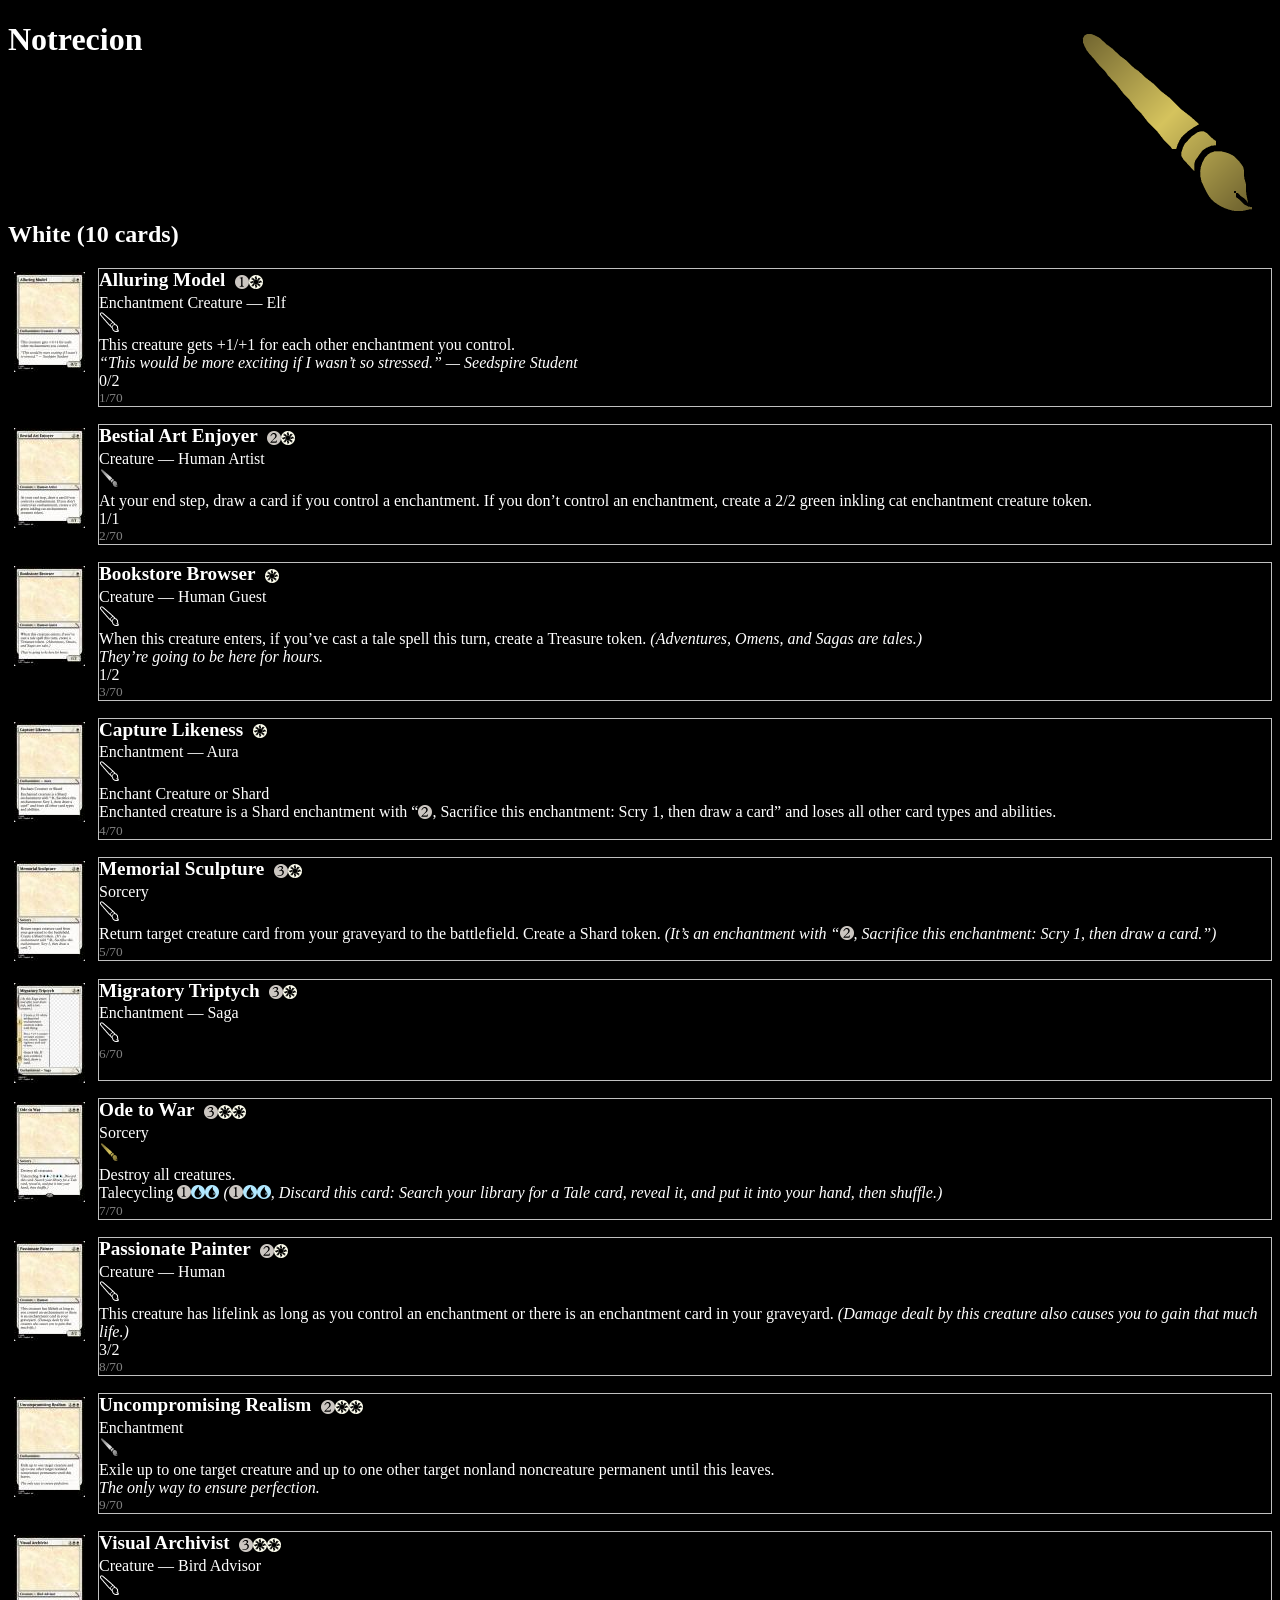
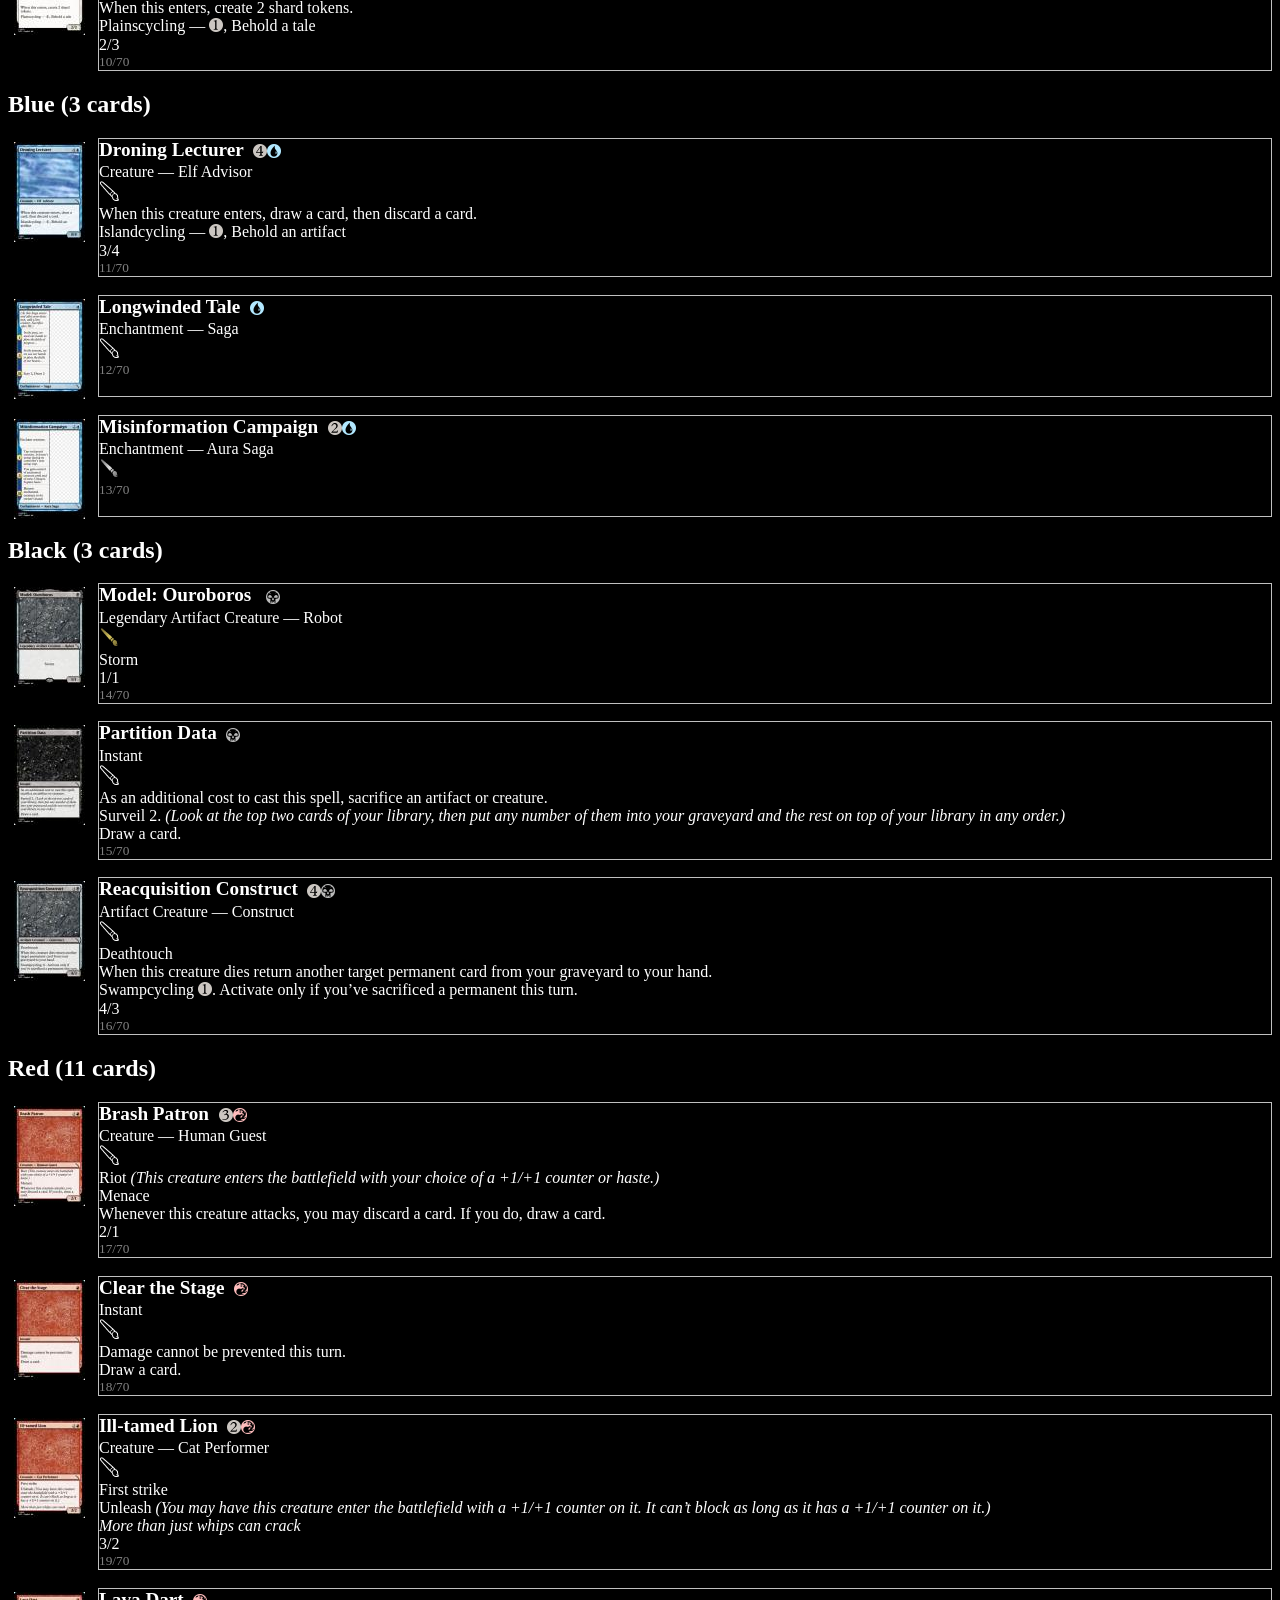
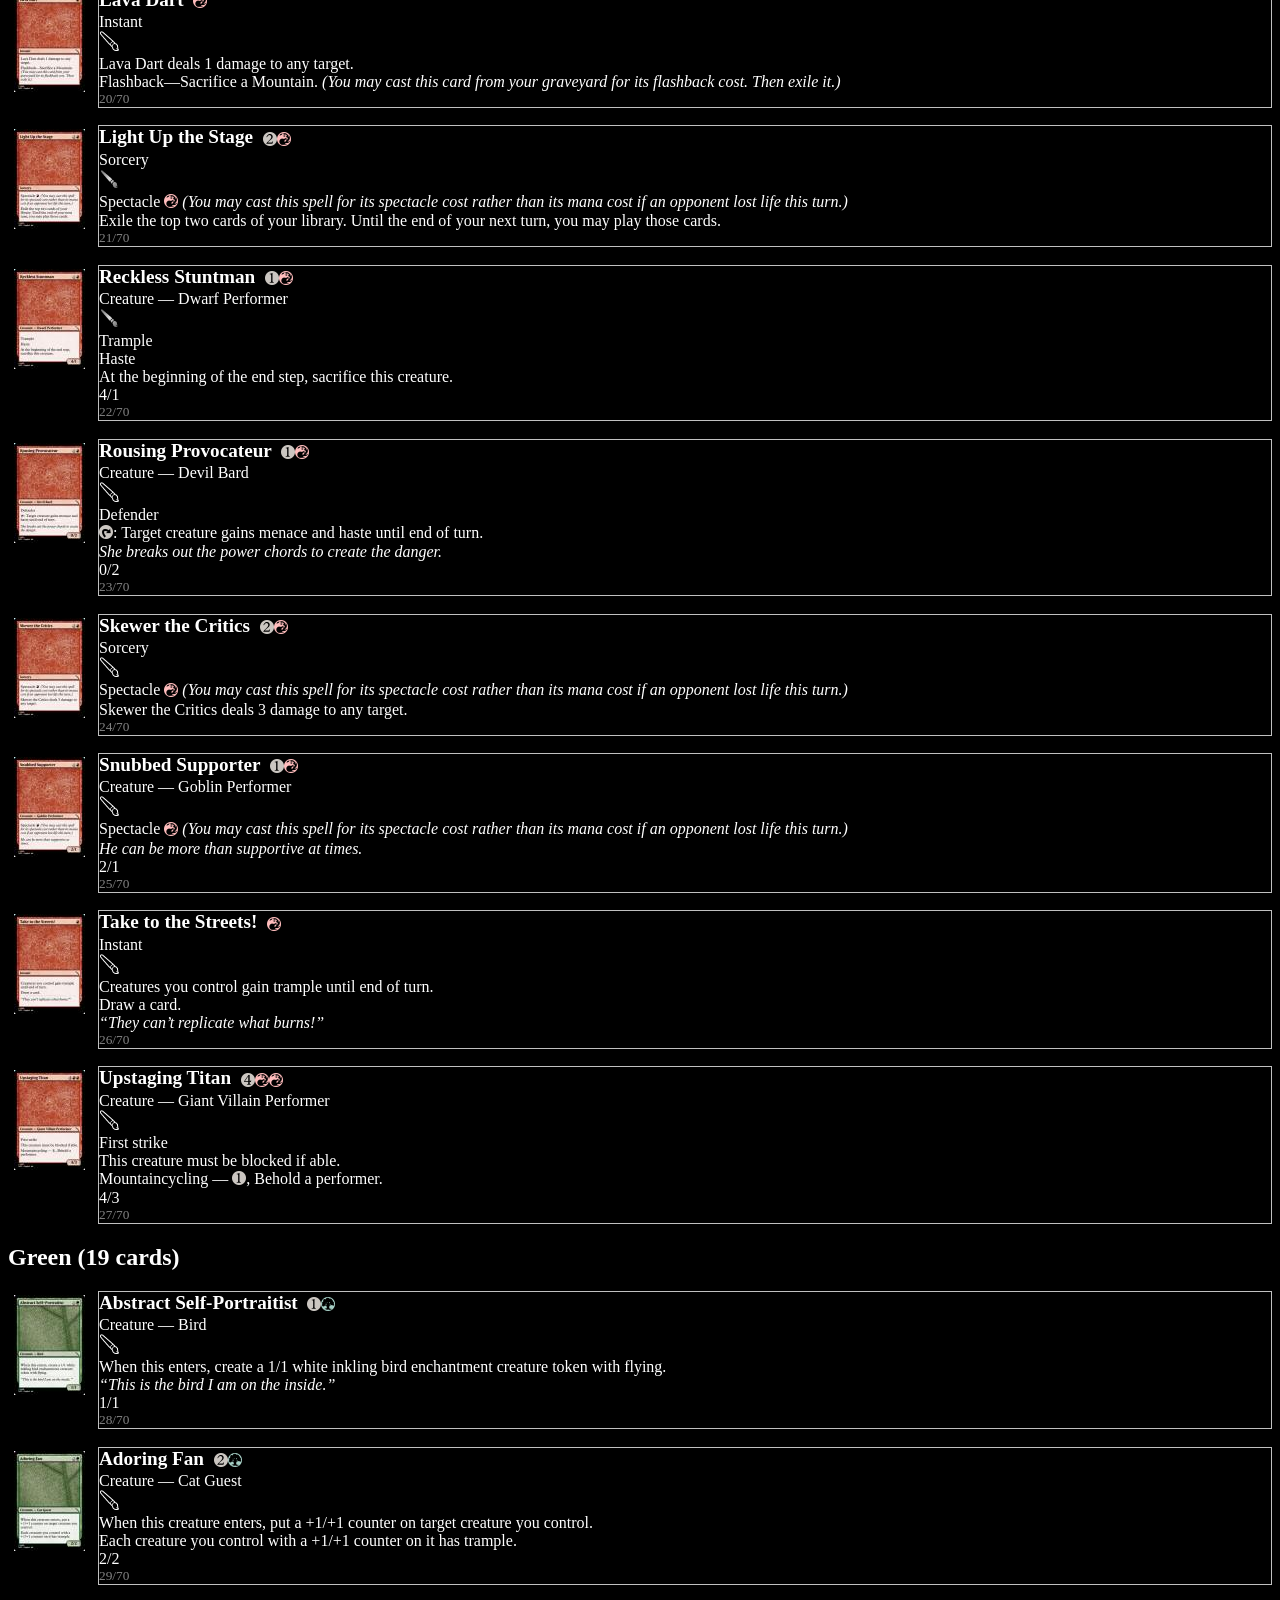
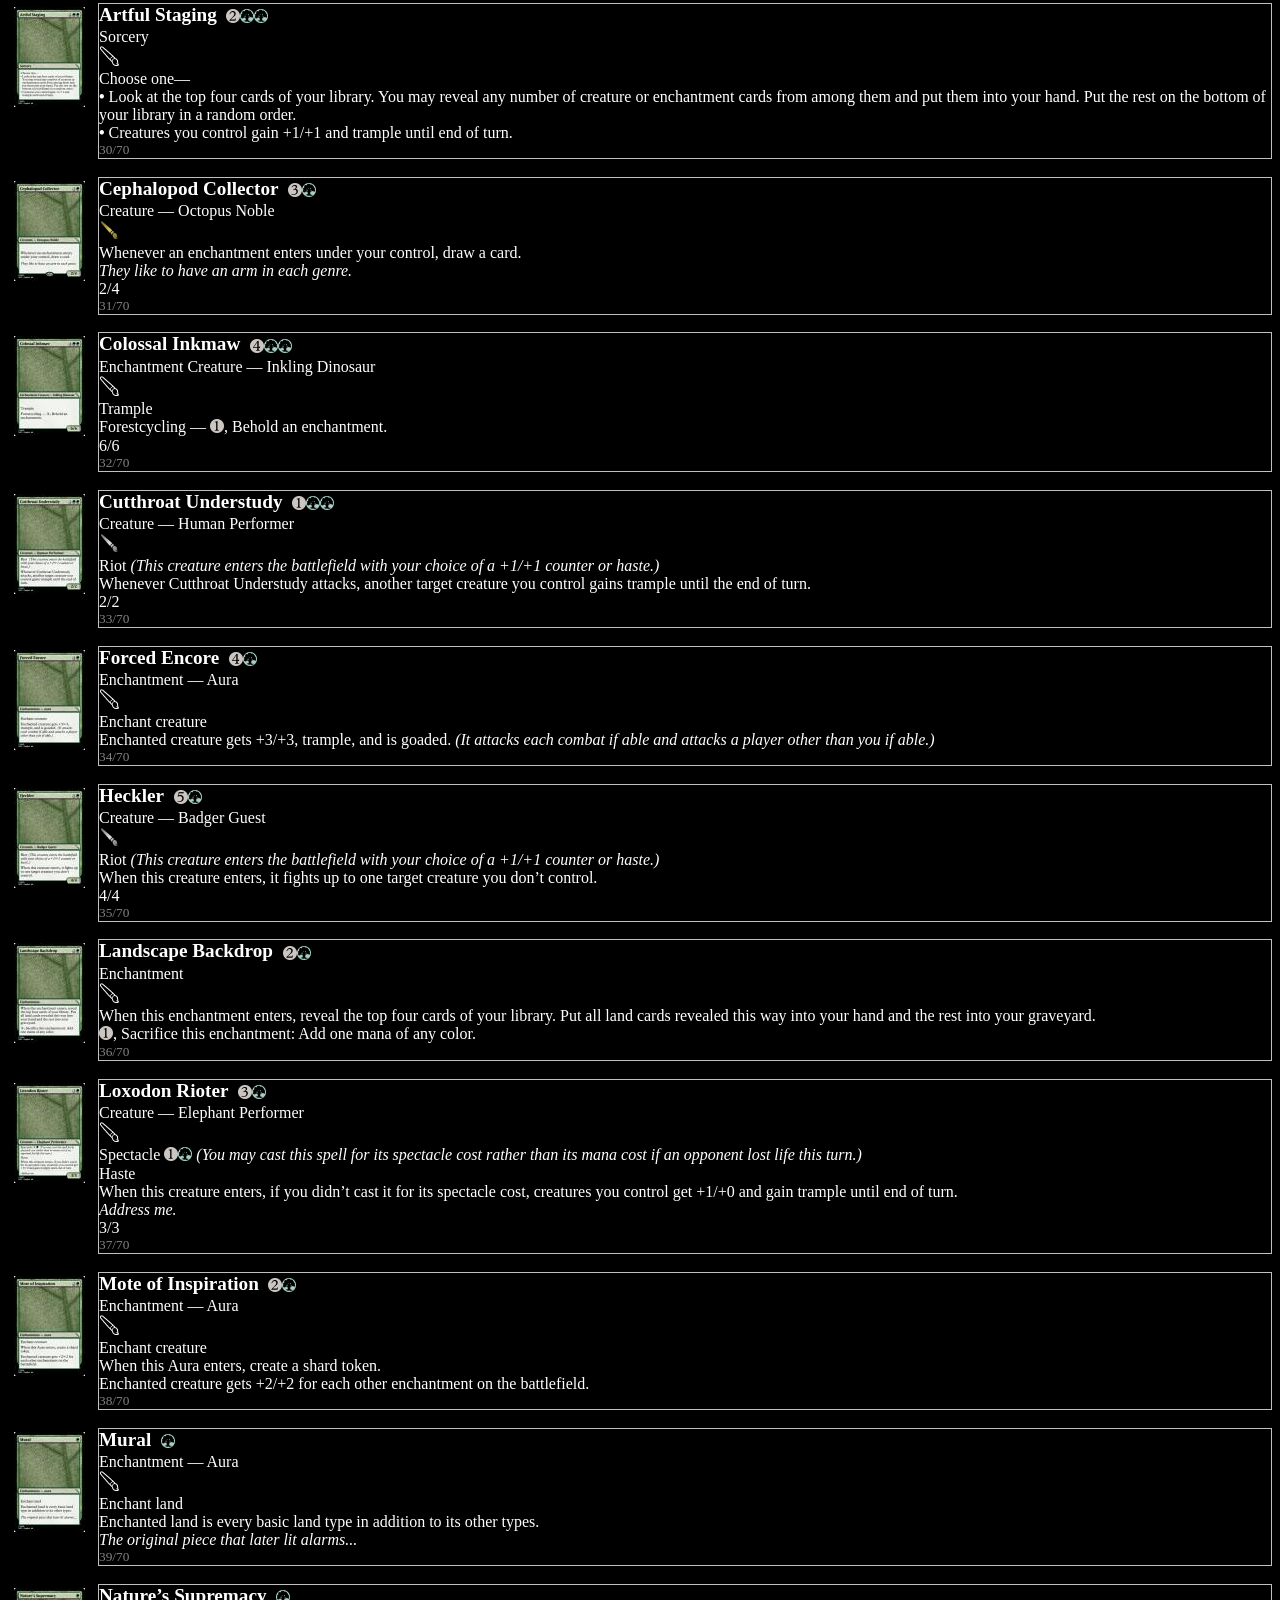
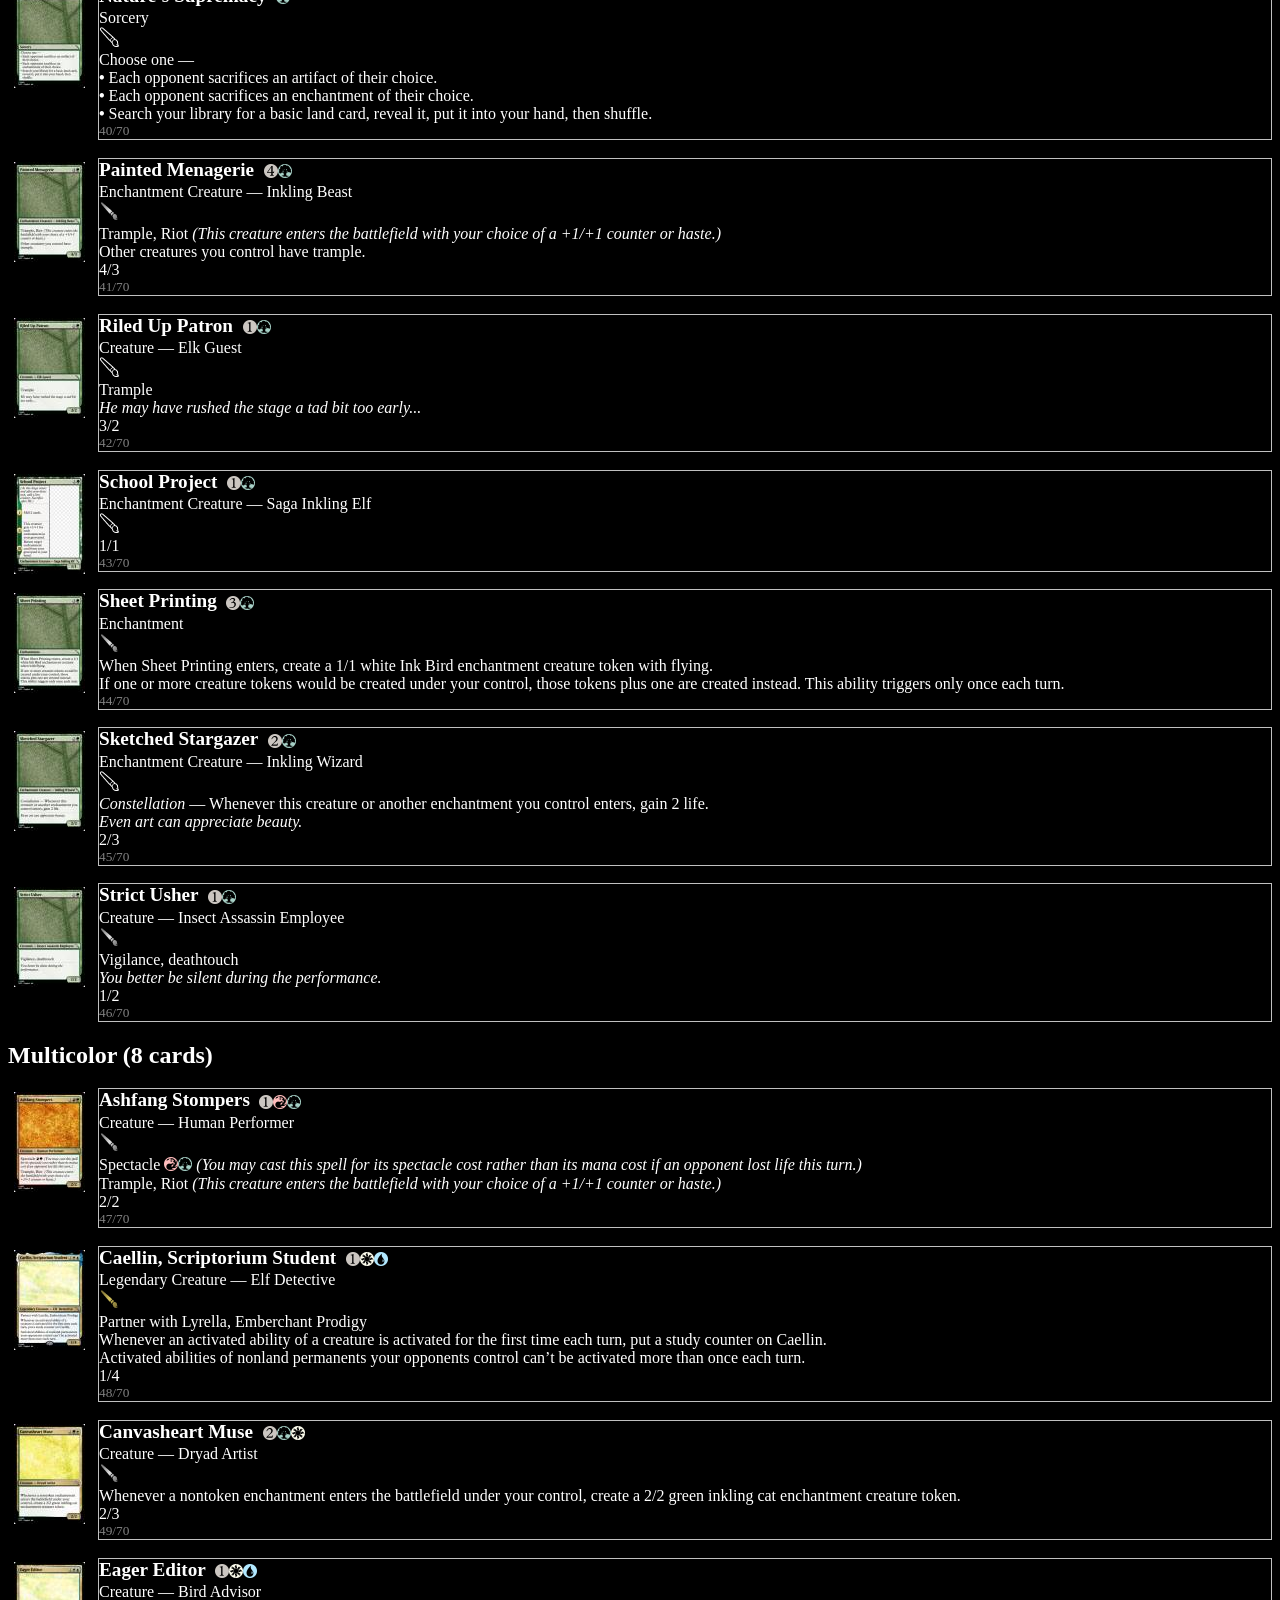
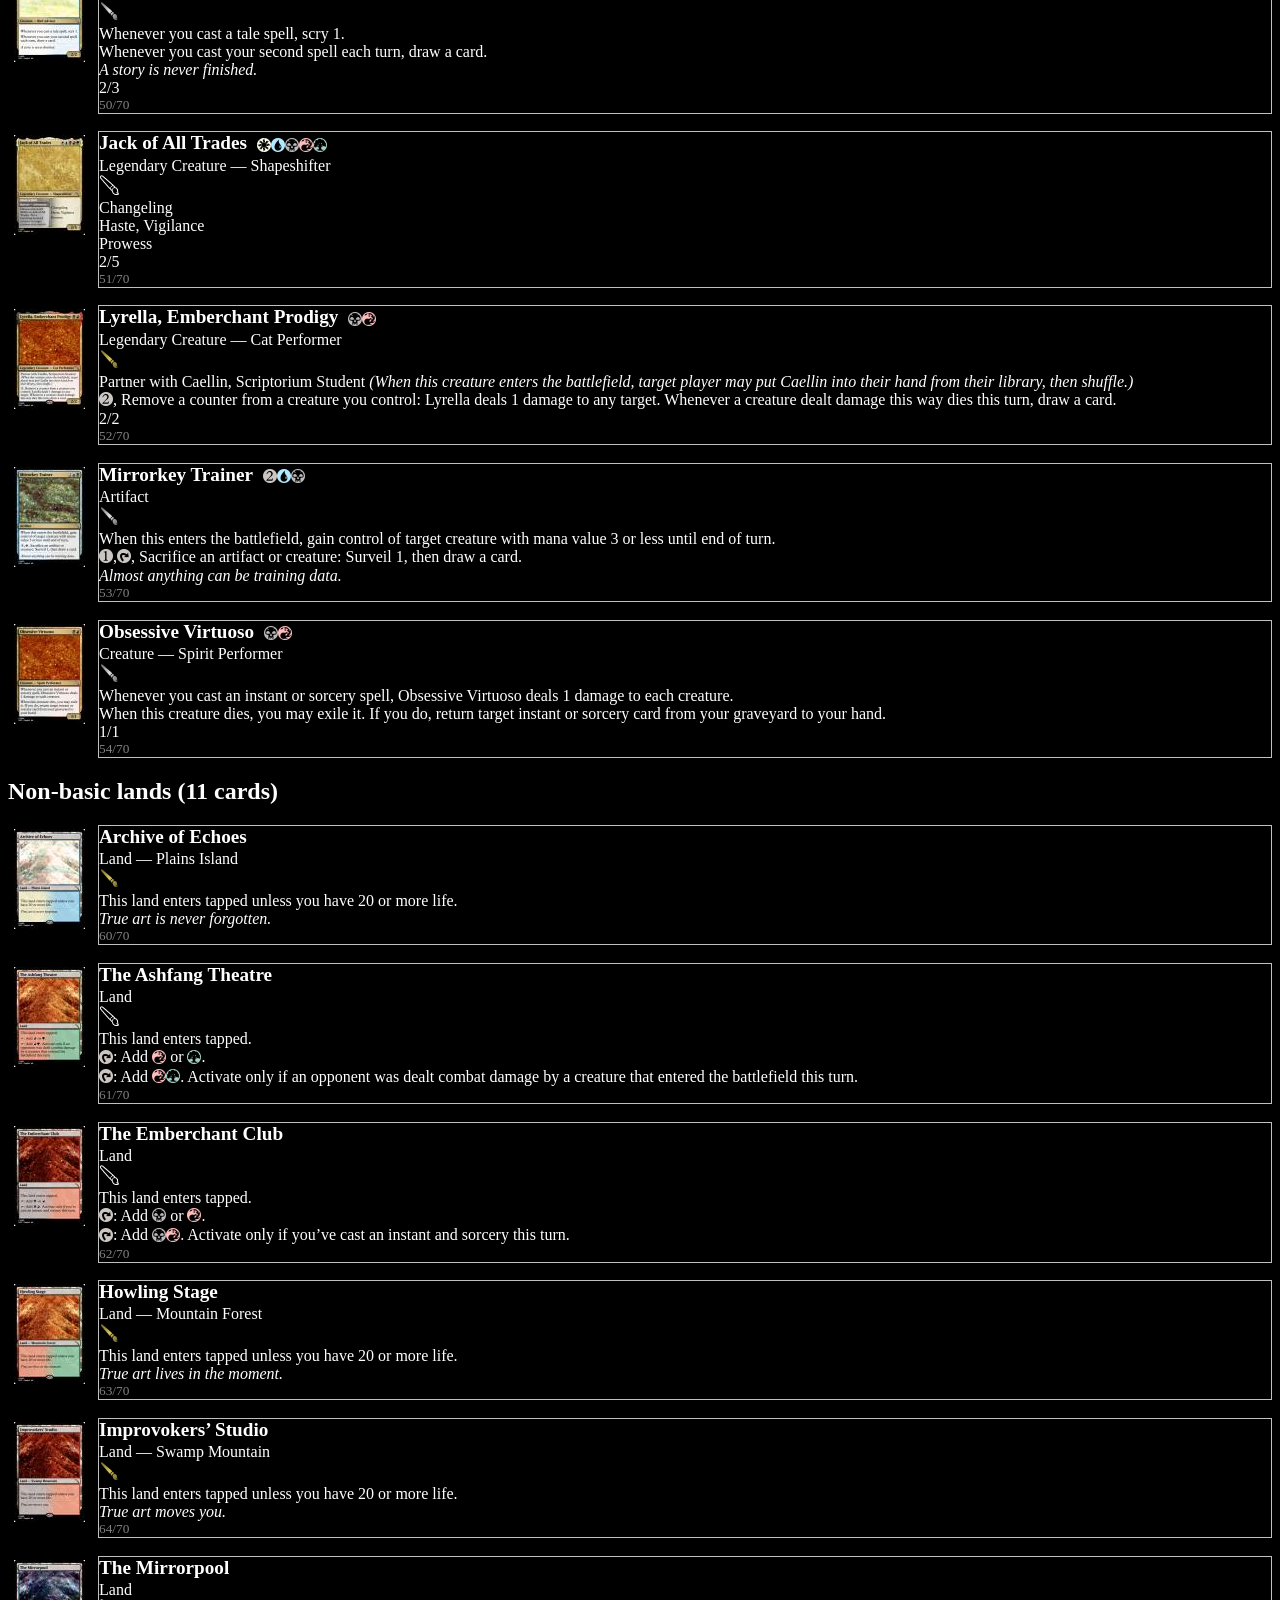
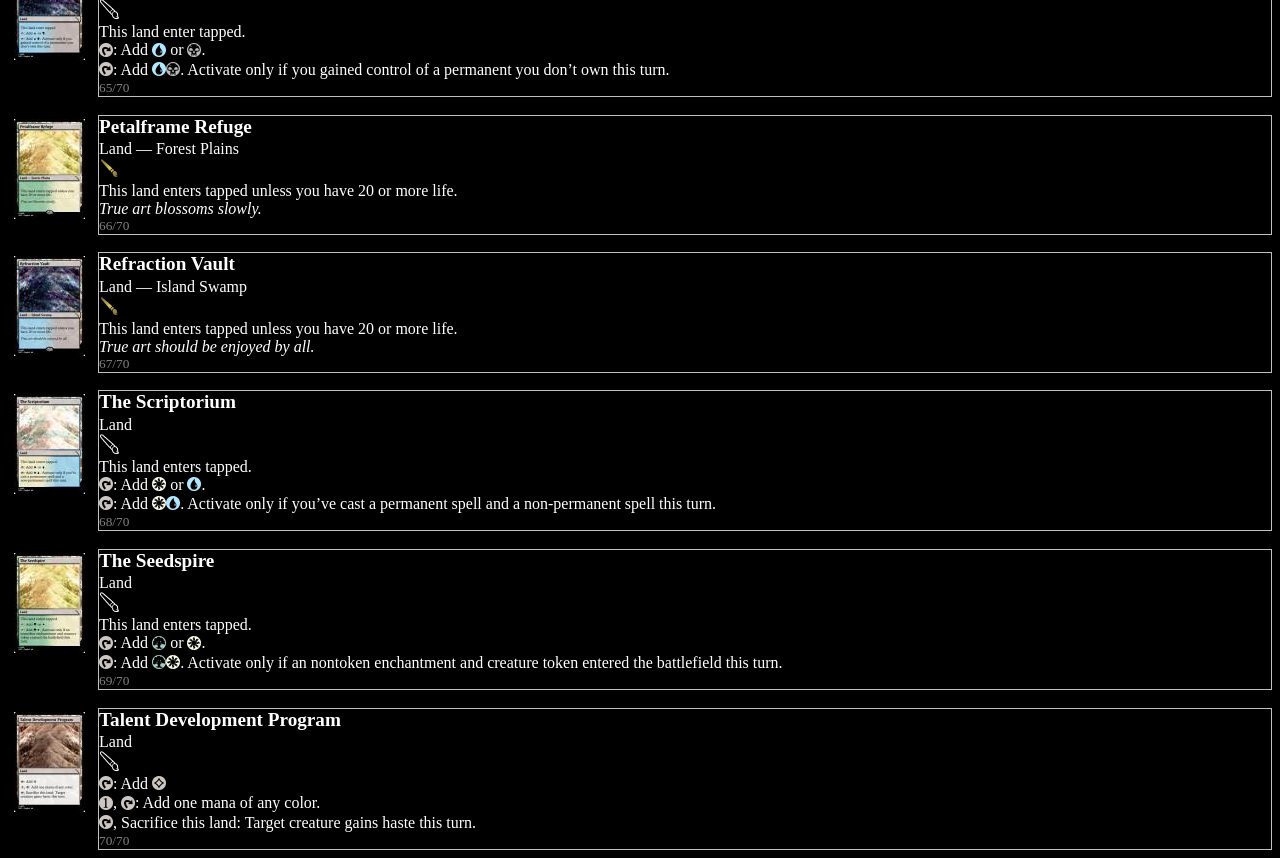
==== commit 6c2edbfd: "fix missing files" ====
--- a/index.html
+++ b/index.html
@@ -7,9 +7,9 @@
   <script type='text/javascript' src='script.js'></script>
   <style type='text/css'>
    body {
-     background: rgb(255,255,255);
-     color:      rgb(0,0,0);
-     
+     background: rgb(0,0,0);
+     color:      rgb(255,255,255);
+     font-family: serif;
    }
   </style>
  </head>
@@ -524,8 +524,8 @@
 	     
 	     <span class='type'         >Creature &#8212; Human Performer </span>
 	     <span class='rarity'       ><img src='set-symbol-uncommon.png' alt='U' title='uncommon'></span>
-	     <span class='rule-text'    >Trample, Riot <i>(This creature enters the battlefield with your choice of a +1/+1 counter or haste.)</i><br>
-Spectacle <span class="symbol"><img src='magic-mana-small-R.png' alt='R' width='14' height='14'><img src='magic-mana-small-G.png' alt='G' width='14' height='14'></span> <i>(You may cast this spell for its spectacle cost rather than its mana cost if an opponent lost life this turn.)</i></span>
+	     <span class='rule-text'    >Spectacle <span class="symbol"><img src='magic-mana-small-R.png' alt='R' width='14' height='14'><img src='magic-mana-small-G.png' alt='G' width='14' height='14'></span> <i>(You may cast this spell for its spectacle cost rather than its mana cost if an opponent lost life this turn.)</i><br>
+Trample, Riot  <i>(This creature enters the battlefield with your choice of a +1/+1 counter or haste.)</i></span>
 	     <span class='flavor-text'  ></span>
 	     <span class='pt'           >2/2</span>
 	     <span class='card-number'  >47/70</span>
--- a/style.css
+++ b/style.css
@@ -0,0 +1,102 @@
+.set-symbol {
+	float:			right;
+	margin-right:	.5em;
+}
+
+ul {
+	list-style:		none;
+	margin:			0;
+	padding:		0;
+}
+.card {
+	clear:			left;
+	margin-top:		1em;
+	border:			1px solid rgb(192,192,192);
+}
+
+.card span {
+	display:		block;
+}
+
+.card .name {
+	font-weight:	bold;
+	display:		inline;
+	font-family:	"Matrix";
+	font-size:		larger;
+}
+.card .casting-cost {
+	display:		inline;
+	font-family:	"Magic Symbols", "Magic Symbols 2004";
+	font-size:		larger;
+	margin-left:	.5em;
+	vertical-align:	middle;
+}
+
+.card .flavor-text {
+	font-style:		italic;
+}
+.card .card-number {
+	color:			rgb(128,128,128);
+	font-size:		smaller;
+}
+
+
+.with-previews .card {
+	margin-top:		1.1em;
+	min-height:		100px;
+	margin-left:	90px;
+	position:		relative;
+}
+.card .card-image {
+	height:			100px;
+	position:		absolute;
+	left:			-85px;
+	top:			3px;
+	border:			none;
+}
+.card .image {
+	display:		block;
+	border:			none;
+}
+
+span.symbol {
+	display:		inline;
+	vertical-align:	middle;
+}
+
+.fullcard {
+	float:			left;
+}
+h2 {
+	clear:			both;
+}
+
+/* image preview */
+#preview-bg {
+	background-color: rgb(0,0,0);
+	width:			100%;
+	height:			100%;
+	cursor:			pointer;
+	position:		absolute;
+	opacity:		0.7;
+	-moz-opacity:	0.7;
+	filter:         alpha(opacity=70);
+}
+#preview-img {
+	background-position:	50% 50%;
+	background-repeat:		no-repeat;
+	width:			100%;
+	height:			100%;
+	cursor:			pointer;
+	position:		absolute;
+}
+#preview {
+	position:		fixed;
+	top:			0;
+	left:			0;
+	width:			100%;
+	height:			100%;
+}
+* html #preview {
+	position:		absolute;
+}
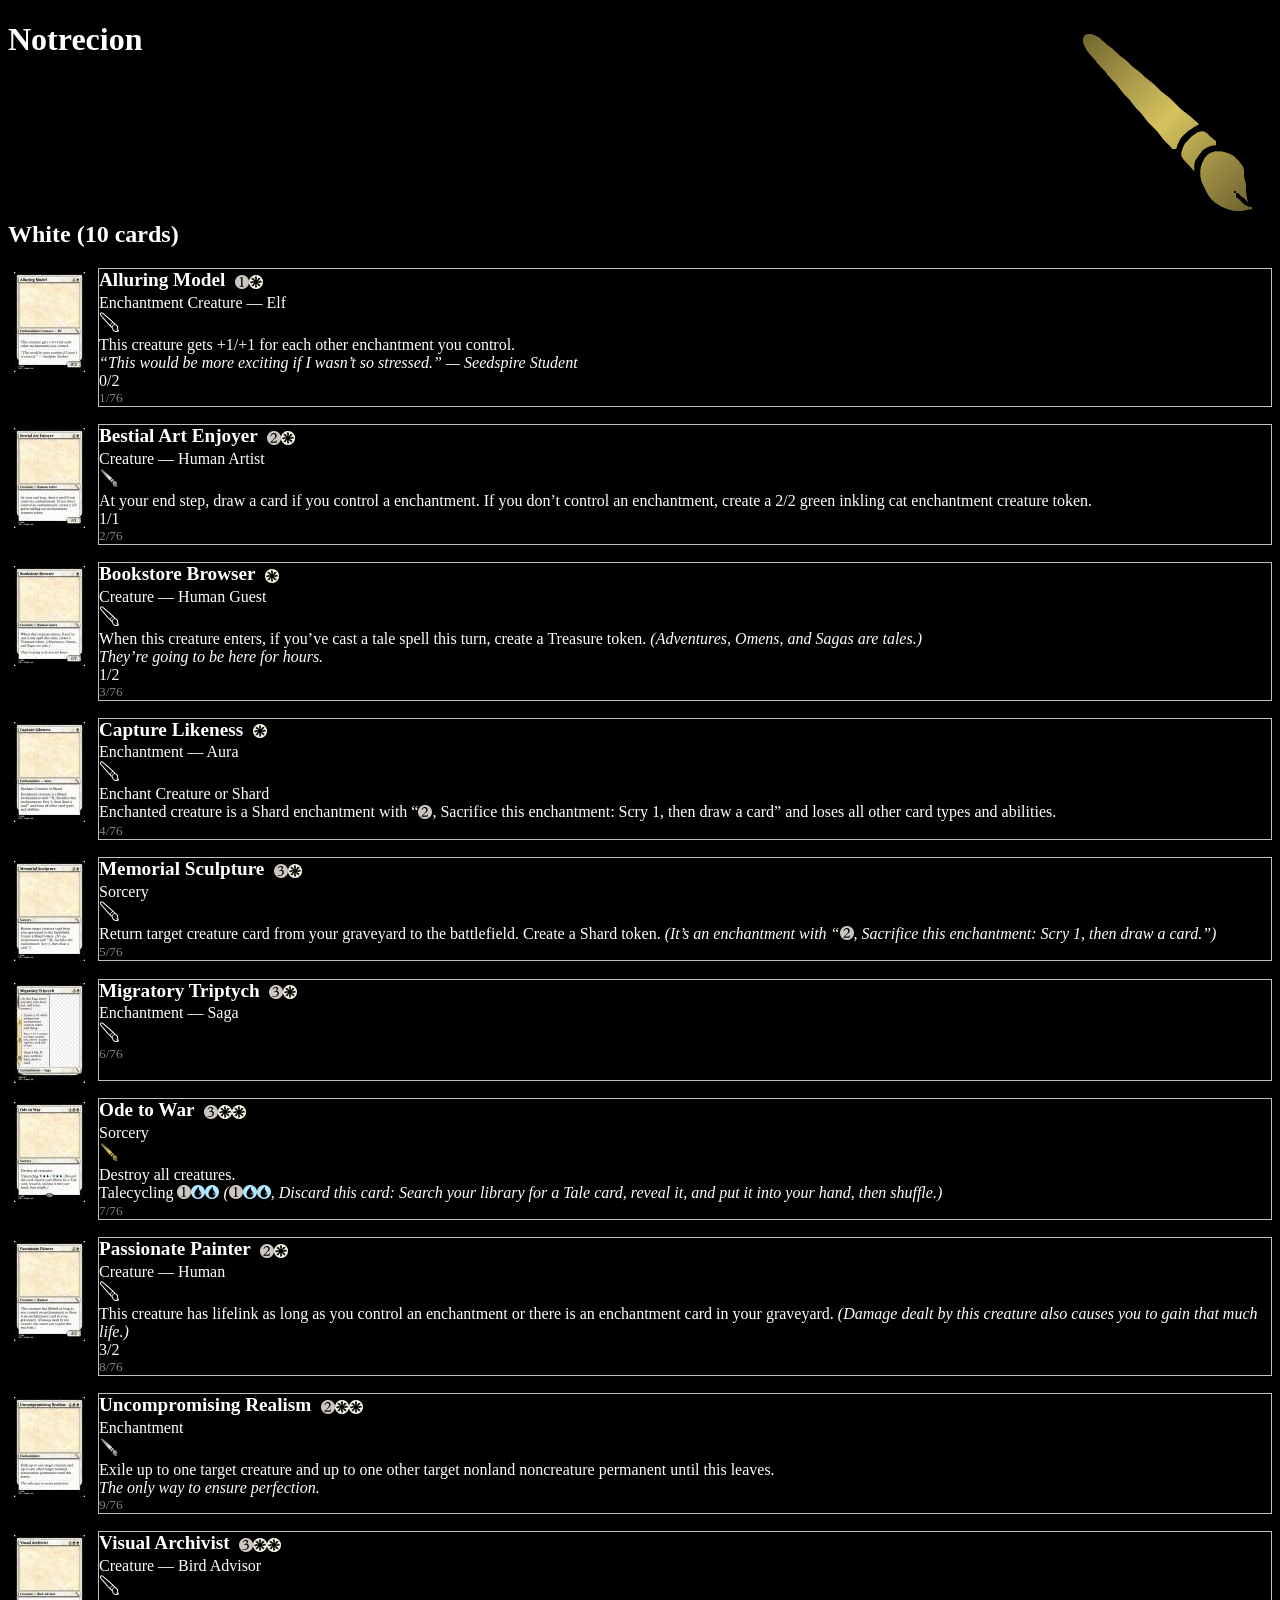
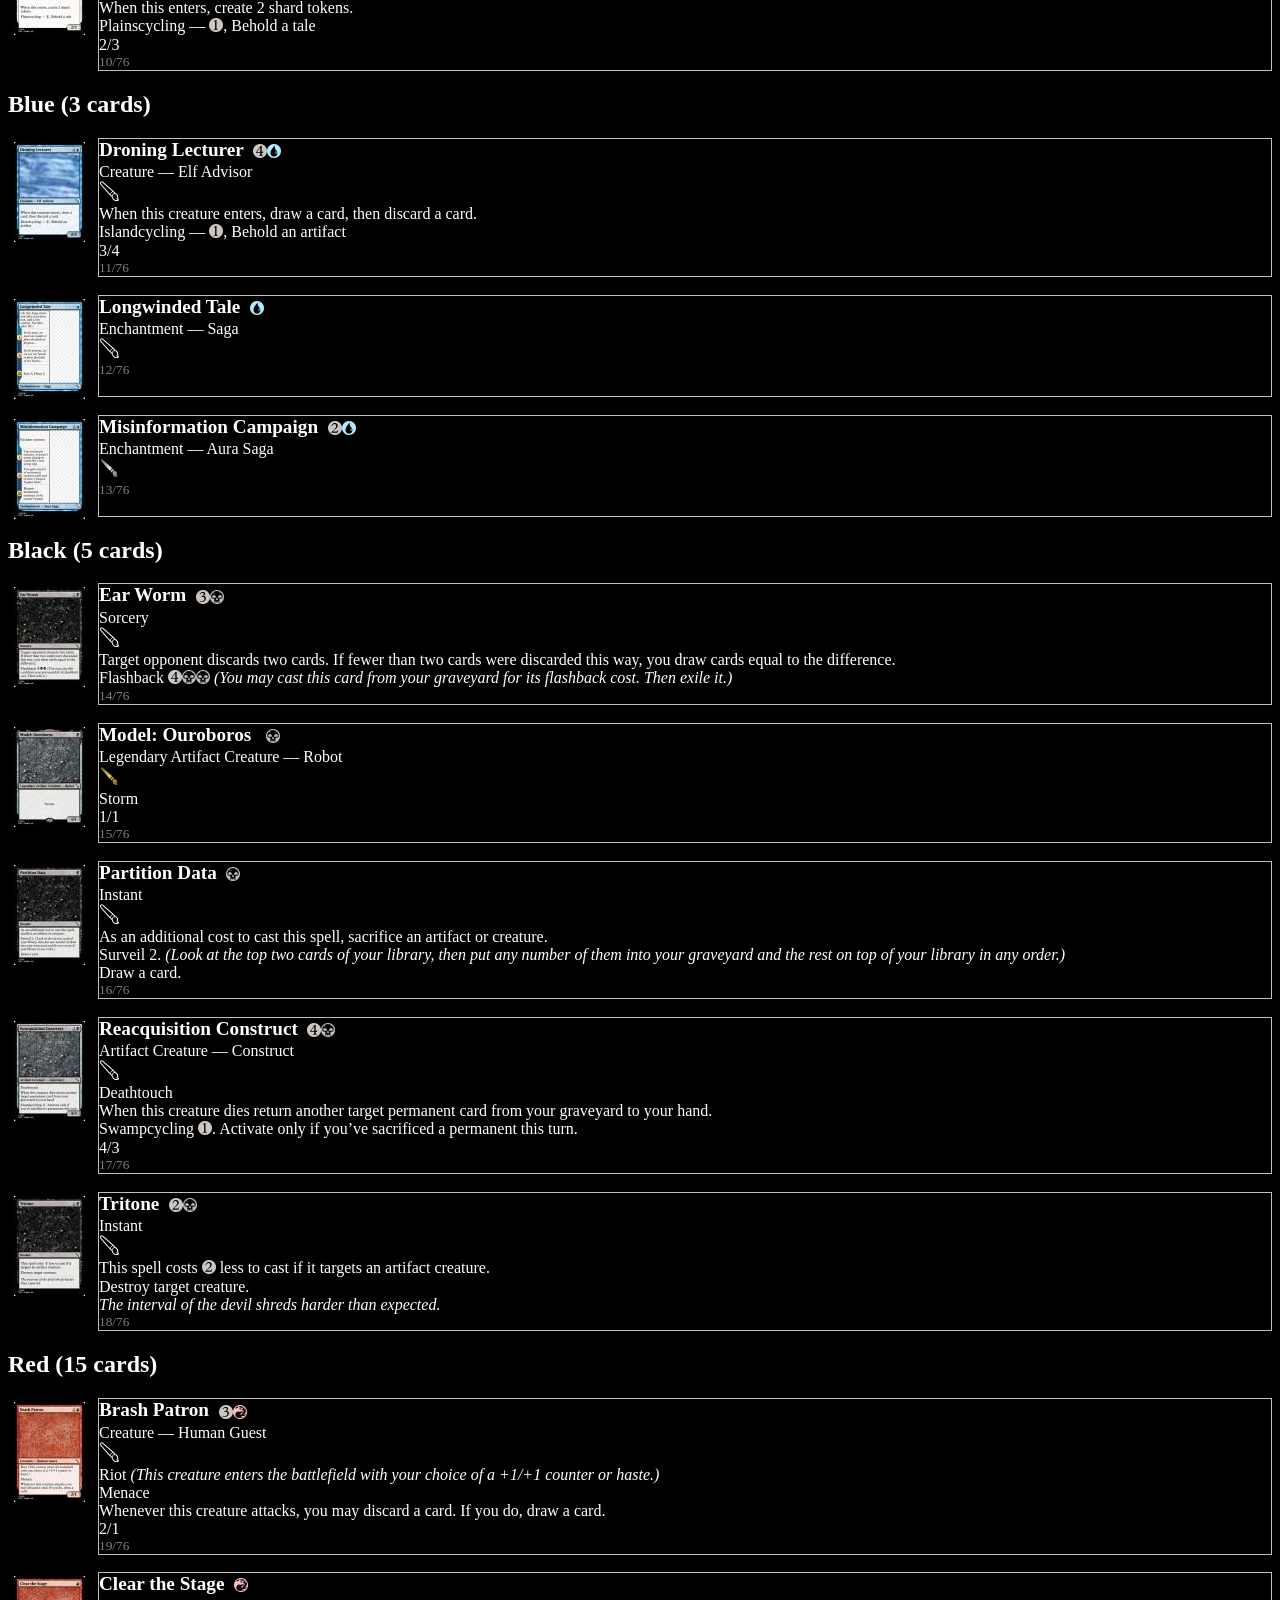
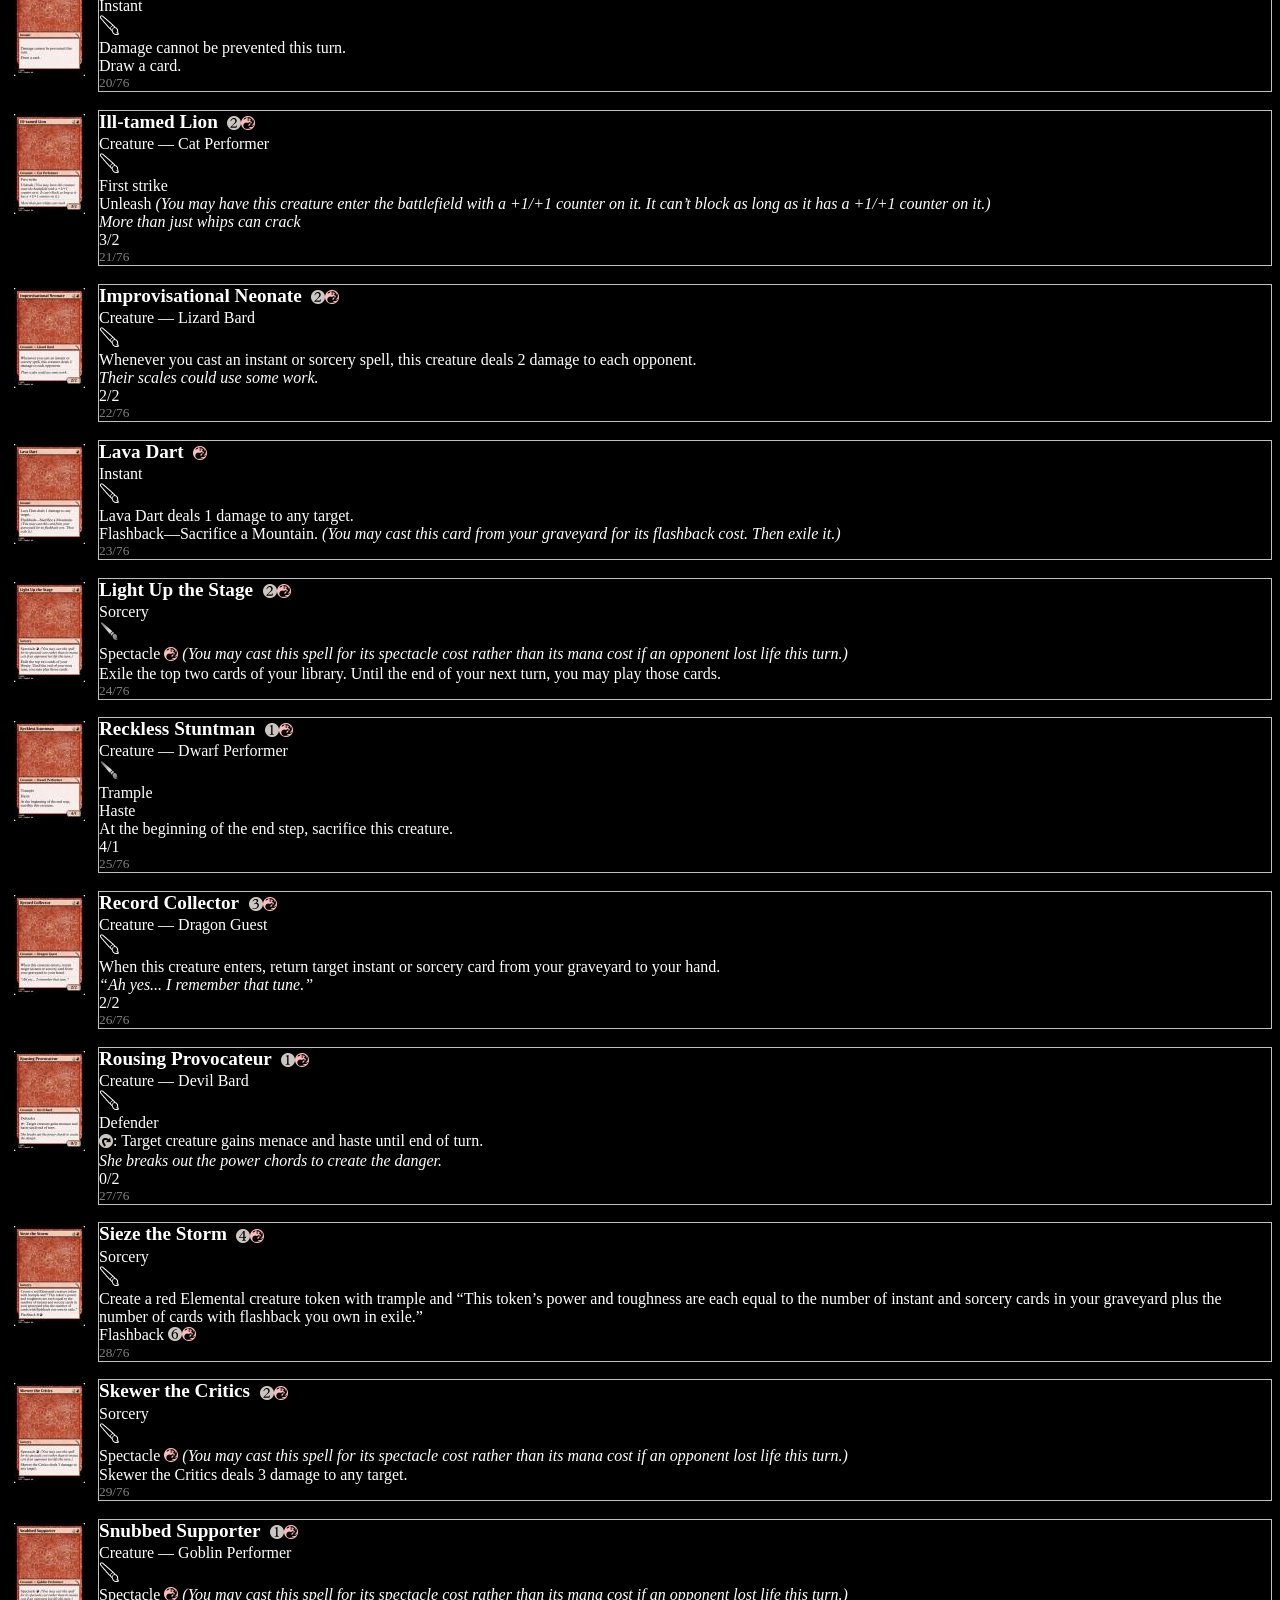
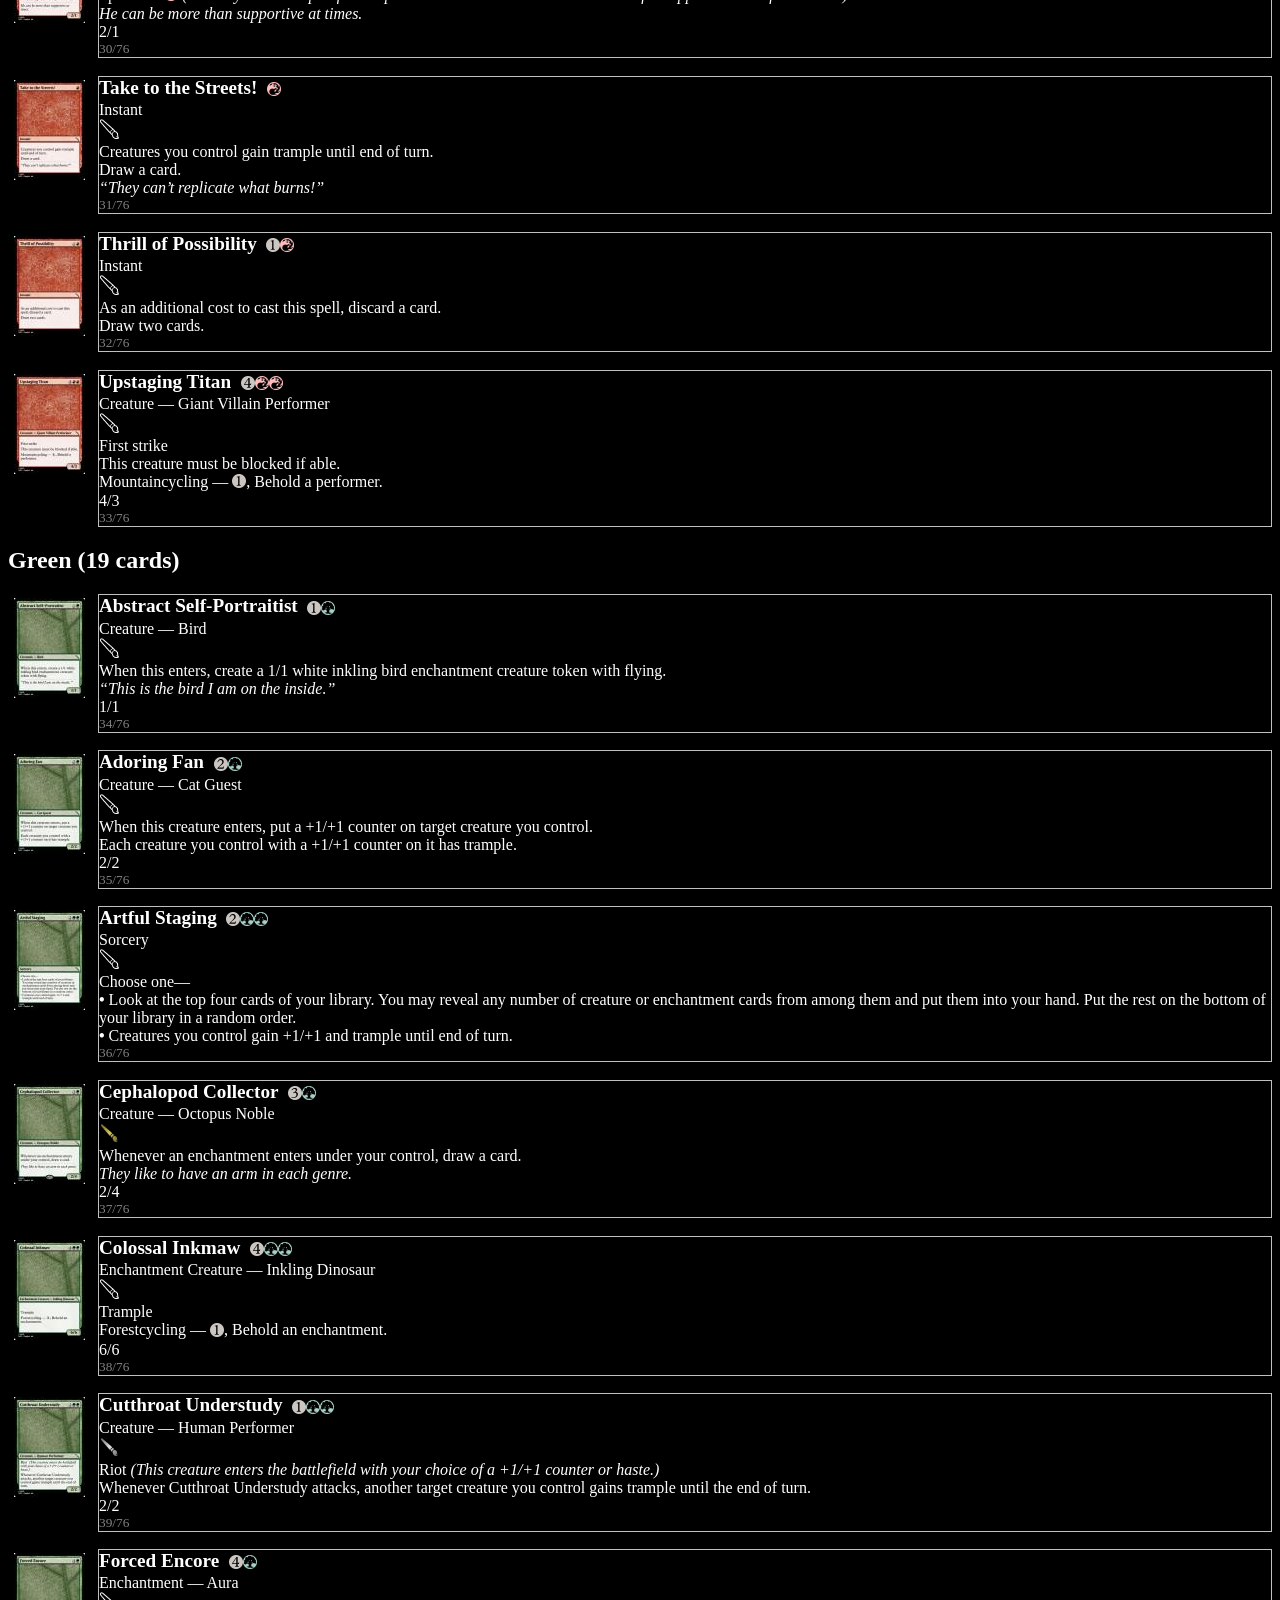
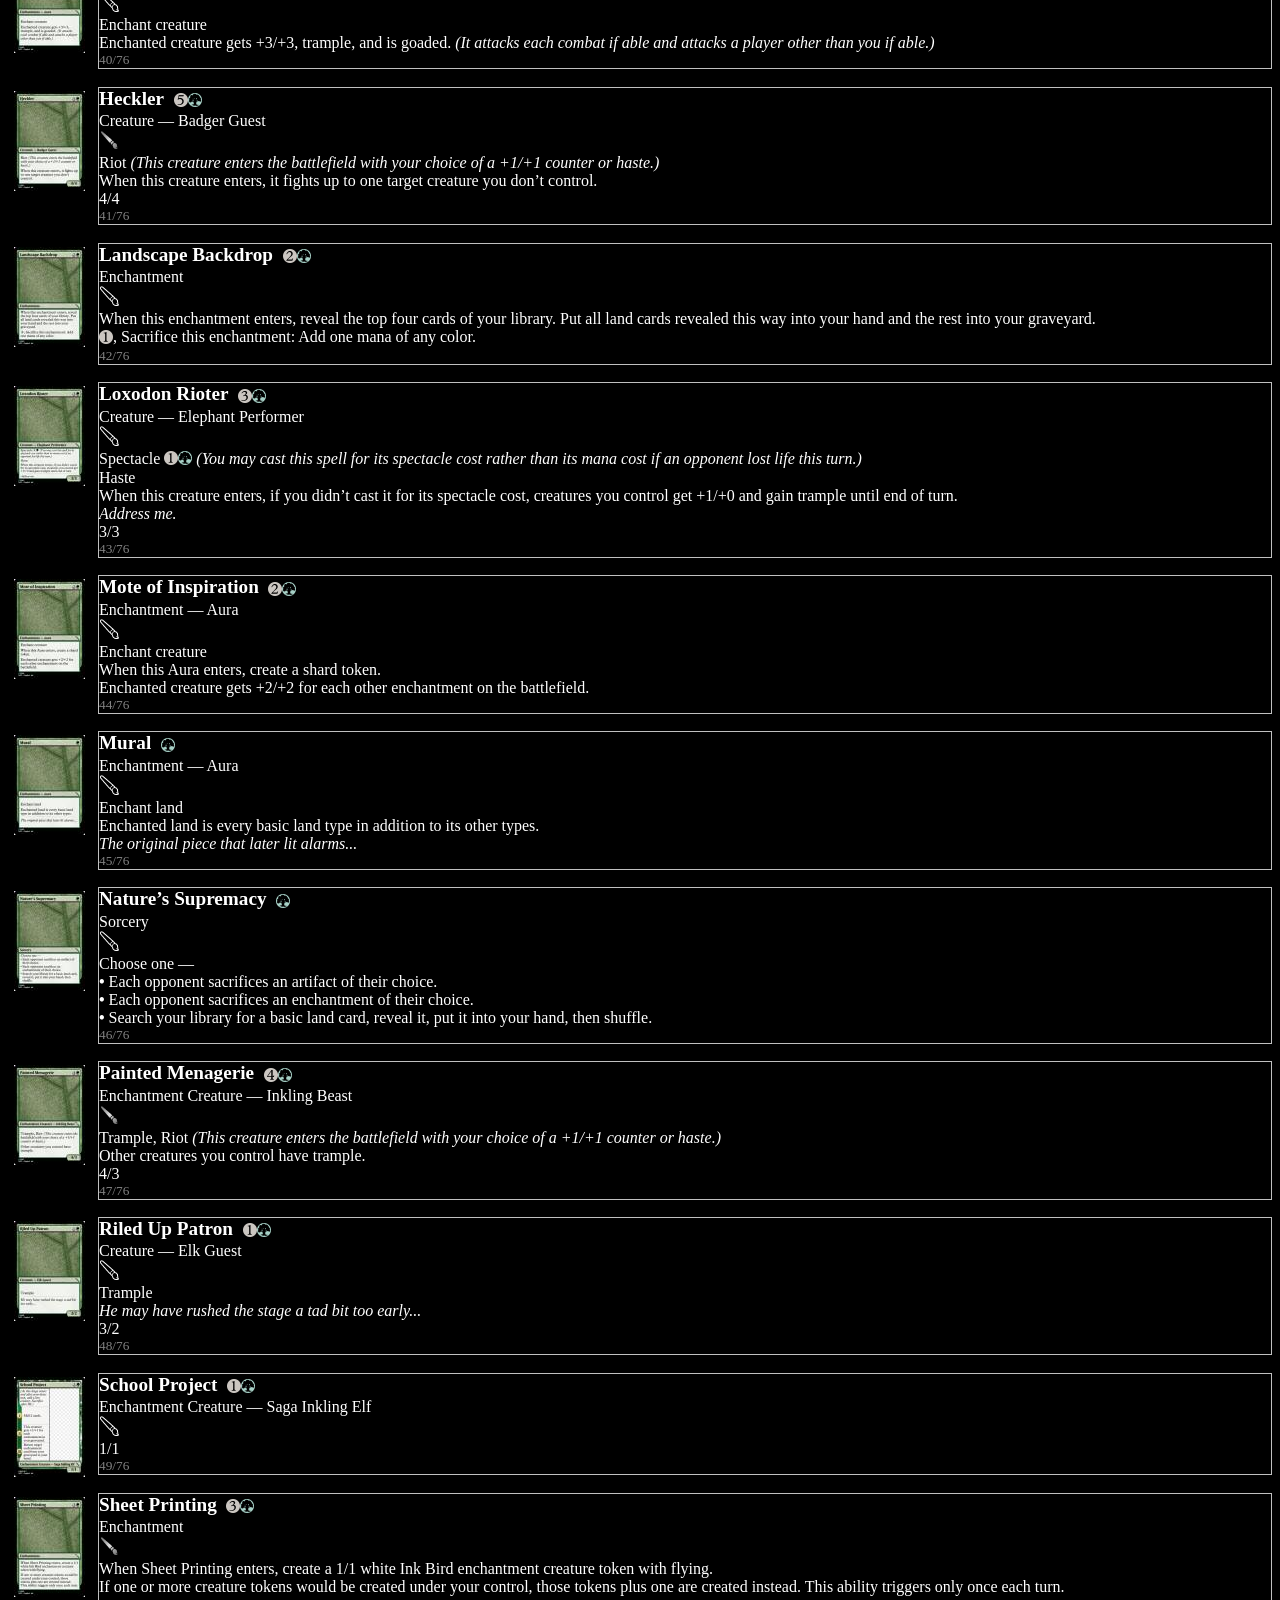
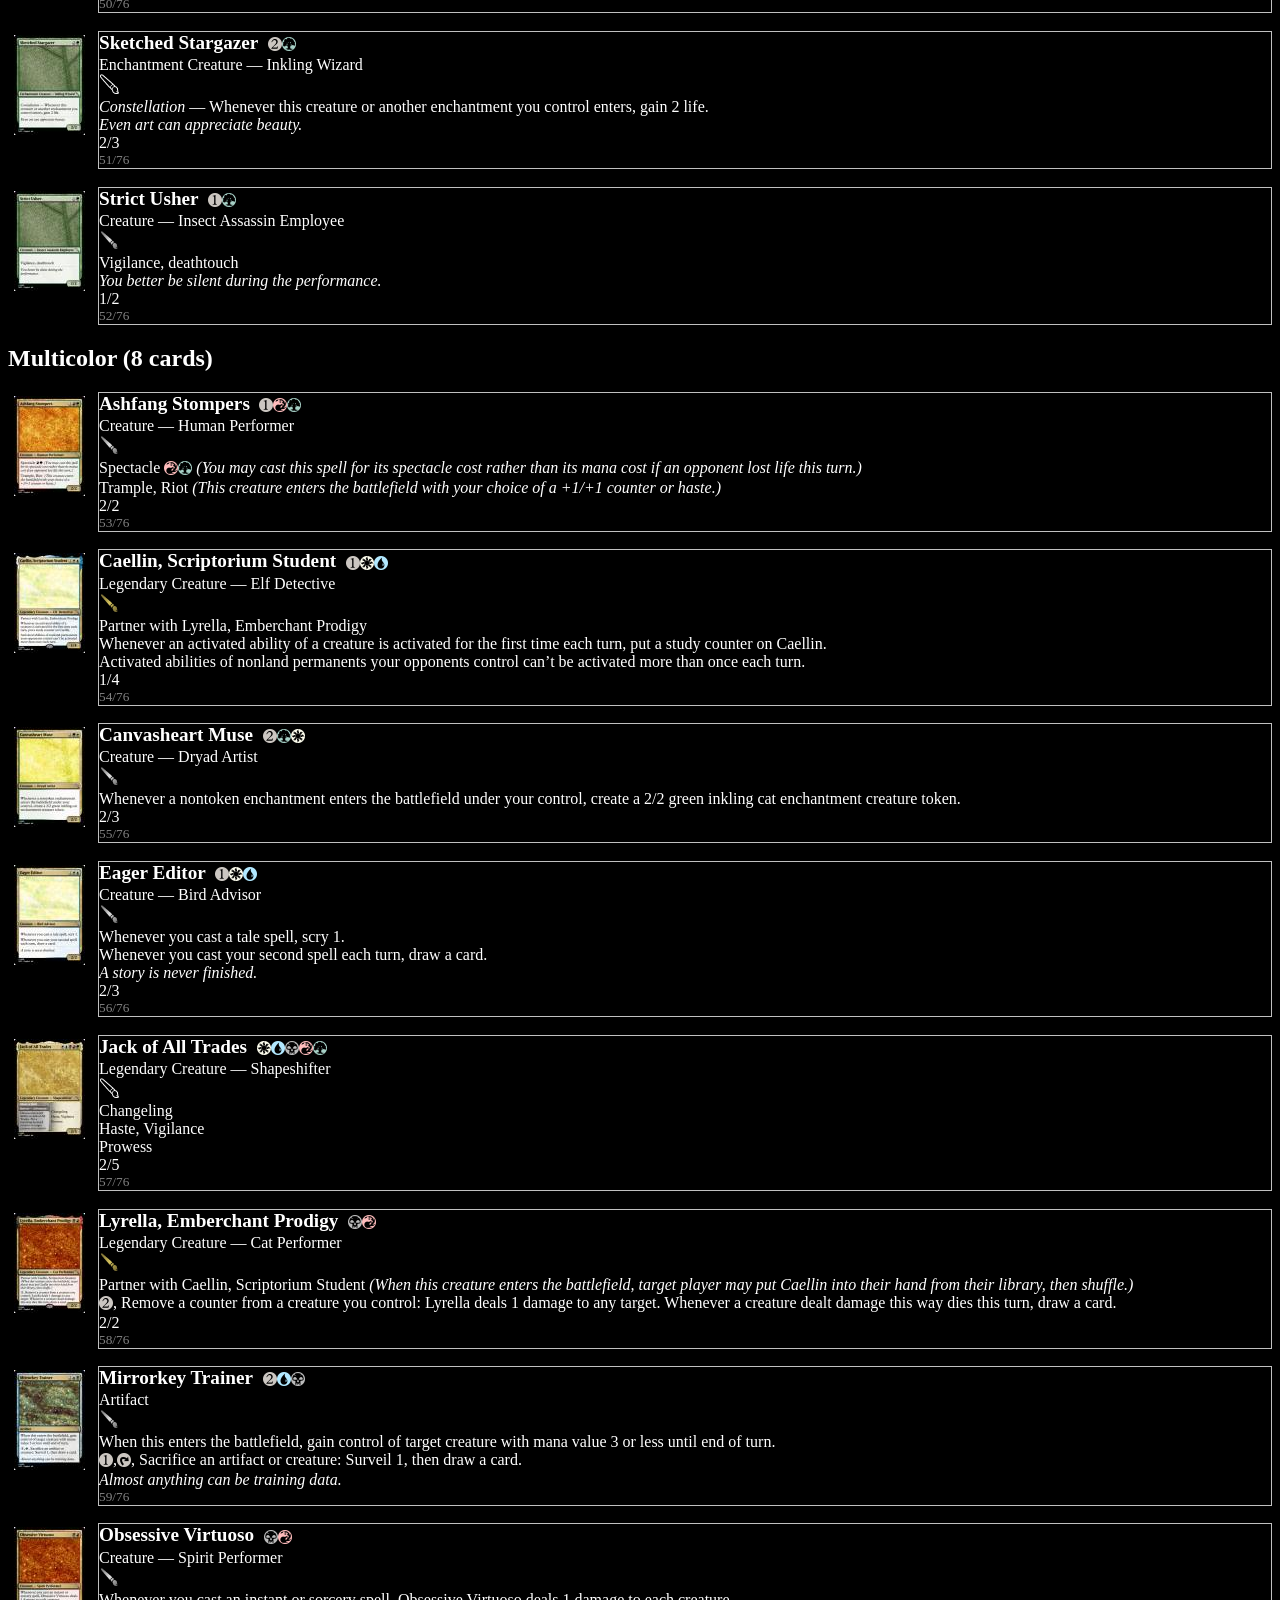
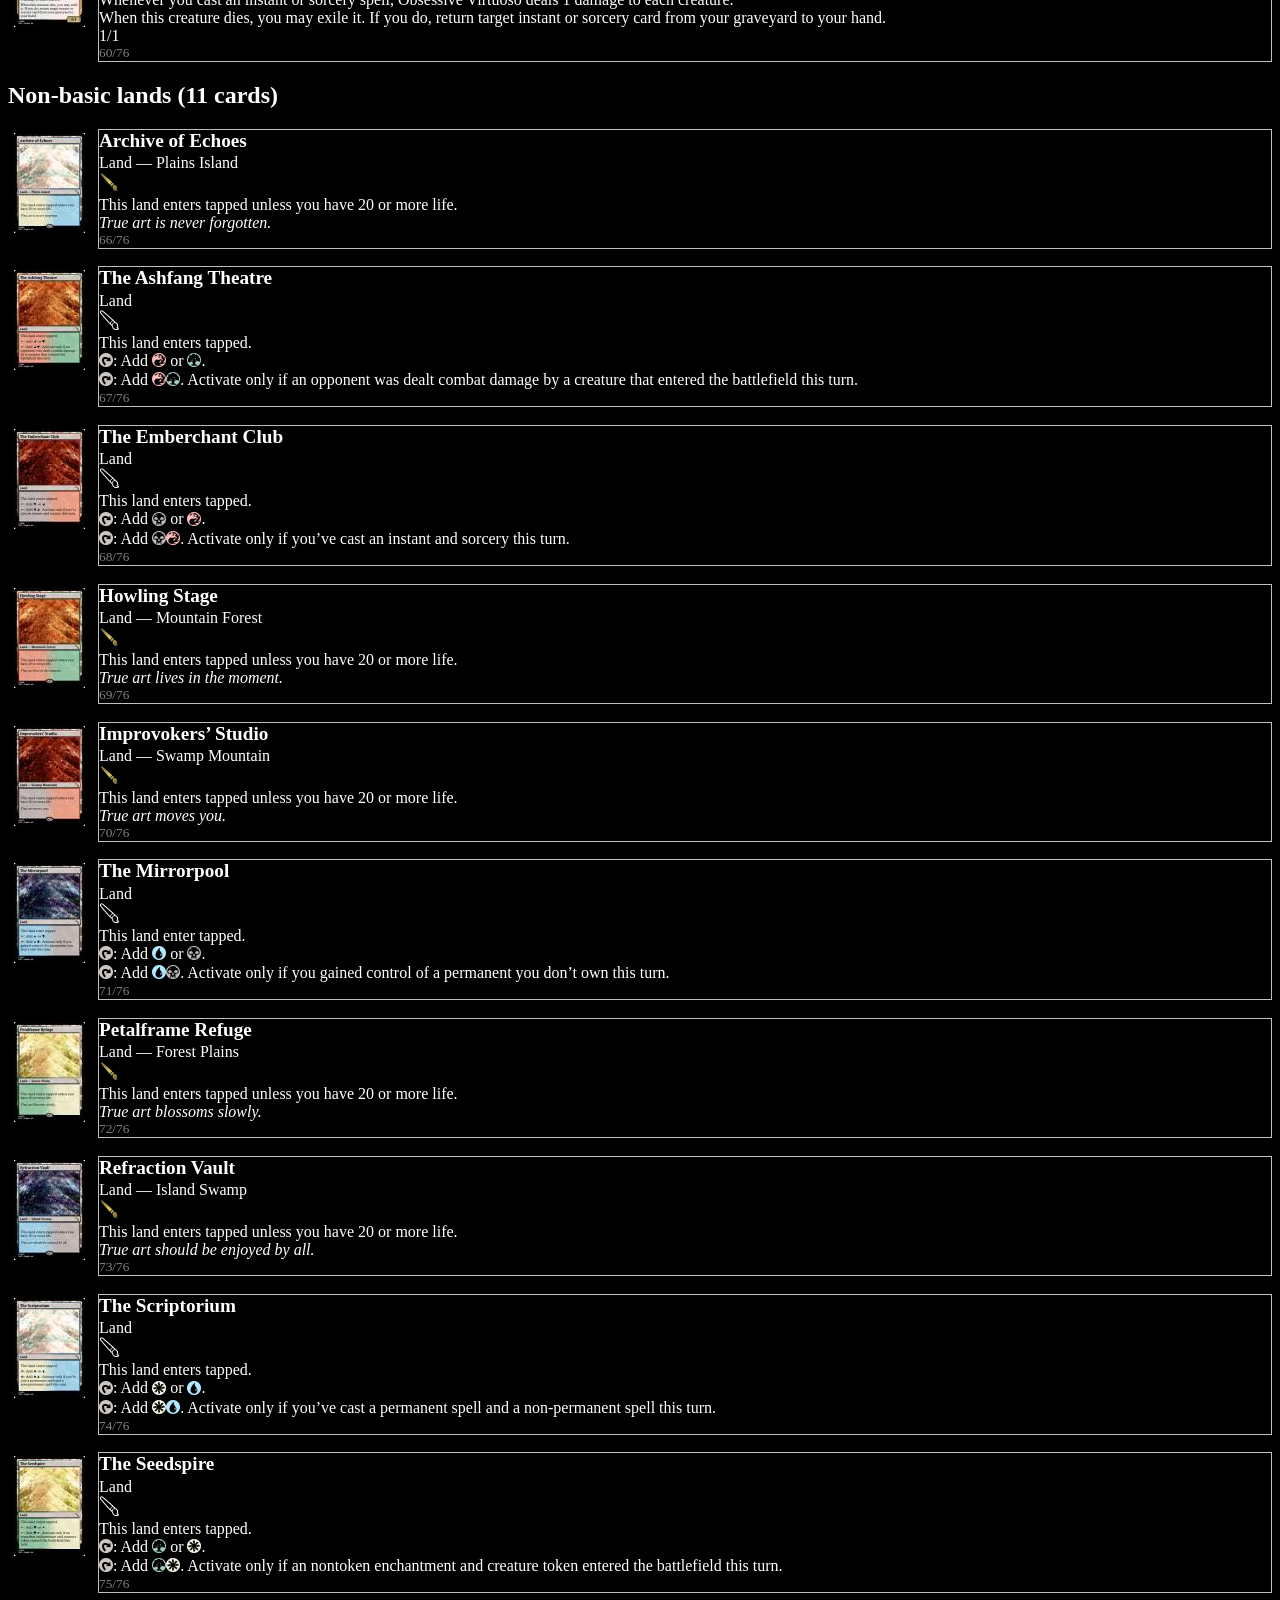
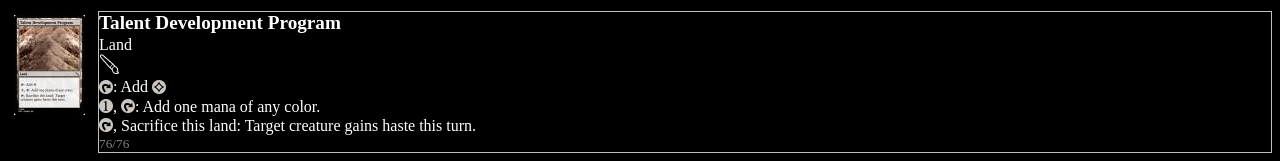
==== commit d631ac0c: "refactor + new cards" ====
--- a/index.html
+++ b/index.html
@@ -1,10 +1,10 @@
-﻿<!DOCTYPE HTML PUBLIC "-//W3C//DTD HTML 4.01//EN" "http://www.w3.org/TR/html4/strict.dtd">
+<!DOCTYPE HTML PUBLIC "-//W3C//DTD HTML 4.01//EN" "http://www.w3.org/TR/html4/strict.dtd">
 <html lang='en'>
  <head>
   <title>Notrecion</title>
-  <link rel='stylesheet' type='text/css' href='style.css'>
-  <link rel='shortcut icon' type='image/png' href='set-icon.png'>
-  <script type='text/javascript' src='script.js'></script>
+  <link rel='stylesheet' type='text/css' href='index-files/style.css'>
+  <link rel='shortcut icon' type='image/png' href='index-files/set-icon.png'>
+  <script type='text/javascript' src='index-files/script.js'></script>
   <style type='text/css'>
    body {
      background: rgb(0,0,0);
@@ -14,721 +14,785 @@
   </style>
  </head>
  <body class='with-previews'>
-  <img src='set-symbol.png' alt='' class='set-symbol'>
+  <img src='index-files/set-symbol.png' alt='' class='set-symbol'>
   <h1>Notrecion</h1>
   <div class='copyright'></div>
   <div class='description'></div>
   
   <h2>White (10 cards)</h2><ul class='cards'><li class='card'>
-	     <a href='card54.jpg'><img src='card-preview54.jpg' alt='' class='card-image'></a>
-	          <span class='name'    >Alluring Model</span><span class='casting-cost' ><img src='magic-mana-small-1.png' alt='1' width='14' height='14'><img src='magic-mana-small-W.png' alt='W' width='14' height='14'></span>
+	     <a href='index-files/card54.jpg'><img src='index-files/card-preview54.jpg' alt='' class='card-image'></a>
+	          <span class='name'    >Alluring Model</span><span class='casting-cost' ><img src='index-files/magic-mana-small-1.png' alt='1' width='14' height='14'><img src='index-files/magic-mana-small-W.png' alt='W' width='14' height='14'></span>
 	     
 	     <span class='type'         >Enchantment Creature &#8212; Elf </span>
-	     <span class='rarity'       ><img src='set-symbol-common.png' alt='C' title='common'></span>
+	     <span class='rarity'       ><img src='index-files/set-symbol-common.png' alt='C' title='common'></span>
 	     <span class='rule-text'    >This creature gets +1/+1 for each other enchantment you control.</span>
 	     <span class='flavor-text'  >&#8220;This would be more exciting if I wasn&#8217;t so stressed.&#8221; &#8212; Seedspire Student</span>
 	     <span class='pt'           >0/2</span>
-	     <span class='card-number'  >1/70</span>
-	  </li><li class='card'>
-	     <a href='card19.jpg'><img src='card-preview19.jpg' alt='' class='card-image'></a>
-	          <span class='name'    >Bestial Art Enjoyer</span><span class='casting-cost' ><img src='magic-mana-small-2.png' alt='2' width='14' height='14'><img src='magic-mana-small-W.png' alt='W' width='14' height='14'></span>
+	     <span class='card-number'  >1/76</span>
+	  </li><li class='card'>
+	     <a href='index-files/card19.jpg'><img src='index-files/card-preview19.jpg' alt='' class='card-image'></a>
+	          <span class='name'    >Bestial Art Enjoyer</span><span class='casting-cost' ><img src='index-files/magic-mana-small-2.png' alt='2' width='14' height='14'><img src='index-files/magic-mana-small-W.png' alt='W' width='14' height='14'></span>
 	     
 	     <span class='type'         >Creature &#8212; Human Artist </span>
-	     <span class='rarity'       ><img src='set-symbol-uncommon.png' alt='U' title='uncommon'></span>
+	     <span class='rarity'       ><img src='index-files/set-symbol-uncommon.png' alt='U' title='uncommon'></span>
 	     <span class='rule-text'    >At your end step, draw a card if you control a enchantment. If you don&#8217;t control an enchantment, create a 2/2 green inkling cat enchantment creature token.</span>
 	     <span class='flavor-text'  ></span>
 	     <span class='pt'           >1/1</span>
-	     <span class='card-number'  >2/70</span>
-	  </li><li class='card'>
-	     <a href='card53.jpg'><img src='card-preview53.jpg' alt='' class='card-image'></a>
-	          <span class='name'    >Bookstore Browser</span><span class='casting-cost' ><img src='magic-mana-small-W.png' alt='W' width='14' height='14'></span>
+	     <span class='card-number'  >2/76</span>
+	  </li><li class='card'>
+	     <a href='index-files/card53.jpg'><img src='index-files/card-preview53.jpg' alt='' class='card-image'></a>
+	          <span class='name'    >Bookstore Browser</span><span class='casting-cost' ><img src='index-files/magic-mana-small-W.png' alt='W' width='14' height='14'></span>
 	     
 	     <span class='type'         >Creature &#8212; Human Guest </span>
-	     <span class='rarity'       ><img src='set-symbol-common.png' alt='C' title='common'></span>
+	     <span class='rarity'       ><img src='index-files/set-symbol-common.png' alt='C' title='common'></span>
 	     <span class='rule-text'    >When this creature enters, if you&#8217;ve cast a tale spell this turn, create a Treasure token. <i>(Adventures, Omens, and Sagas are tales.)</i></span>
 	     <span class='flavor-text'  >They&#8217;re going to be here for hours.</span>
 	     <span class='pt'           >1/2</span>
-	     <span class='card-number'  >3/70</span>
-	  </li><li class='card'>
-	     <a href='card14.jpg'><img src='card-preview14.jpg' alt='' class='card-image'></a>
-	          <span class='name'    >Capture Likeness</span><span class='casting-cost' ><img src='magic-mana-small-W.png' alt='W' width='14' height='14'></span>
+	     <span class='card-number'  >3/76</span>
+	  </li><li class='card'>
+	     <a href='index-files/card14.jpg'><img src='index-files/card-preview14.jpg' alt='' class='card-image'></a>
+	          <span class='name'    >Capture Likeness</span><span class='casting-cost' ><img src='index-files/magic-mana-small-W.png' alt='W' width='14' height='14'></span>
 	     
 	     <span class='type'         >Enchantment &#8212; Aura </span>
-	     <span class='rarity'       ><img src='set-symbol-common.png' alt='C' title='common'></span>
+	     <span class='rarity'       ><img src='index-files/set-symbol-common.png' alt='C' title='common'></span>
 	     <span class='rule-text'    >Enchant Creature or Shard<br>
-Enchanted creature is a Shard enchantment with &#8220;<span class="symbol"><img src='magic-mana-small-2.png' alt='2' width='14' height='14'></span>, Sacrifice this enchantment: Scry 1, then draw a card&#8221; and loses all other card types and abilities.</span>
-	     <span class='flavor-text'  ></span>
-	     <span class='pt'           ></span>
-	     <span class='card-number'  >4/70</span>
-	  </li><li class='card'>
-	     <a href='card58.jpg'><img src='card-preview58.jpg' alt='' class='card-image'></a>
-	          <span class='name'    >Memorial Sculpture</span><span class='casting-cost' ><img src='magic-mana-small-3.png' alt='3' width='14' height='14'><img src='magic-mana-small-W.png' alt='W' width='14' height='14'></span>
+Enchanted creature is a Shard enchantment with &#8220;<span class="symbol"><img src='index-files/magic-mana-small-2.png' alt='2' width='14' height='14'></span>, Sacrifice this enchantment: Scry 1, then draw a card&#8221; and loses all other card types and abilities.</span>
+	     <span class='flavor-text'  ></span>
+	     <span class='pt'           ></span>
+	     <span class='card-number'  >4/76</span>
+	  </li><li class='card'>
+	     <a href='index-files/card58.jpg'><img src='index-files/card-preview58.jpg' alt='' class='card-image'></a>
+	          <span class='name'    >Memorial Sculpture</span><span class='casting-cost' ><img src='index-files/magic-mana-small-3.png' alt='3' width='14' height='14'><img src='index-files/magic-mana-small-W.png' alt='W' width='14' height='14'></span>
 	     
 	     <span class='type'         >Sorcery</span>
-	     <span class='rarity'       ><img src='set-symbol-common.png' alt='C' title='common'></span>
-	     <span class='rule-text'    >Return target creature card from your graveyard to the battlefield. Create a Shard token. <i>(It&#8217;s an enchantment with &#8220;<span class="symbol"><img src='magic-mana-small-2.png' alt='2' width='14' height='14'></span>, Sacrifice this enchantment: Scry 1, then draw a card.&#8221;)</i></span>
-	     <span class='flavor-text'  ></span>
-	     <span class='pt'           ></span>
-	     <span class='card-number'  >5/70</span>
-	  </li><li class='card'>
-	     <a href='card56.jpg'><img src='card-preview56.jpg' alt='' class='card-image'></a>
-	          <span class='name'    >Migratory Triptych</span><span class='casting-cost' ><img src='magic-mana-small-3.png' alt='3' width='14' height='14'><img src='magic-mana-small-W.png' alt='W' width='14' height='14'></span>
+	     <span class='rarity'       ><img src='index-files/set-symbol-common.png' alt='C' title='common'></span>
+	     <span class='rule-text'    >Return target creature card from your graveyard to the battlefield. Create a Shard token. <i>(It&#8217;s an enchantment with &#8220;<span class="symbol"><img src='index-files/magic-mana-small-2.png' alt='2' width='14' height='14'></span>, Sacrifice this enchantment: Scry 1, then draw a card.&#8221;)</i></span>
+	     <span class='flavor-text'  ></span>
+	     <span class='pt'           ></span>
+	     <span class='card-number'  >5/76</span>
+	  </li><li class='card'>
+	     <a href='index-files/card56.jpg'><img src='index-files/card-preview56.jpg' alt='' class='card-image'></a>
+	          <span class='name'    >Migratory Triptych</span><span class='casting-cost' ><img src='index-files/magic-mana-small-3.png' alt='3' width='14' height='14'><img src='index-files/magic-mana-small-W.png' alt='W' width='14' height='14'></span>
 	     
 	     <span class='type'         >Enchantment &#8212; Saga </span>
-	     <span class='rarity'       ><img src='set-symbol-common.png' alt='C' title='common'></span>
+	     <span class='rarity'       ><img src='index-files/set-symbol-common.png' alt='C' title='common'></span>
 	     <span class='rule-text'    ></span>
 	     <span class='flavor-text'  ></span>
 	     <span class='pt'           ></span>
-	     <span class='card-number'  >6/70</span>
-	  </li><li class='card'>
-	     <a href='card46.jpg'><img src='card-preview46.jpg' alt='' class='card-image'></a>
-	          <span class='name'    >Ode to War</span><span class='casting-cost' ><img src='magic-mana-small-3.png' alt='3' width='14' height='14'><img src='magic-mana-small-W.png' alt='W' width='14' height='14'><img src='magic-mana-small-W.png' alt='W' width='14' height='14'></span>
+	     <span class='card-number'  >6/76</span>
+	  </li><li class='card'>
+	     <a href='index-files/card46.jpg'><img src='index-files/card-preview46.jpg' alt='' class='card-image'></a>
+	          <span class='name'    >Ode to War</span><span class='casting-cost' ><img src='index-files/magic-mana-small-3.png' alt='3' width='14' height='14'><img src='index-files/magic-mana-small-W.png' alt='W' width='14' height='14'><img src='index-files/magic-mana-small-W.png' alt='W' width='14' height='14'></span>
 	     
 	     <span class='type'         >Sorcery</span>
-	     <span class='rarity'       ><img src='set-symbol-rare.png' alt='R' title='rare'></span>
+	     <span class='rarity'       ><img src='index-files/set-symbol-rare.png' alt='R' title='rare'></span>
 	     <span class='rule-text'    >Destroy all creatures.<br>
-Talecycling <span class="symbol"><img src='magic-mana-small-1.png' alt='1' width='14' height='14'><img src='magic-mana-small-U.png' alt='U' width='14' height='14'><img src='magic-mana-small-U.png' alt='U' width='14' height='14'></span> <i>(<span class="symbol"><img src='magic-mana-small-1.png' alt='1' width='14' height='14'><img src='magic-mana-small-U.png' alt='U' width='14' height='14'><img src='magic-mana-small-U.png' alt='U' width='14' height='14'></span>, Discard this card: Search your library for a Tale card, reveal it, and put it into your hand, then shuffle.)</i></span>
-	     <span class='flavor-text'  ></span>
-	     <span class='pt'           ></span>
-	     <span class='card-number'  >7/70</span>
-	  </li><li class='card'>
-	     <a href='card55.jpg'><img src='card-preview55.jpg' alt='' class='card-image'></a>
-	          <span class='name'    >Passionate Painter</span><span class='casting-cost' ><img src='magic-mana-small-2.png' alt='2' width='14' height='14'><img src='magic-mana-small-W.png' alt='W' width='14' height='14'></span>
+Talecycling <span class="symbol"><img src='index-files/magic-mana-small-1.png' alt='1' width='14' height='14'><img src='index-files/magic-mana-small-U.png' alt='U' width='14' height='14'><img src='index-files/magic-mana-small-U.png' alt='U' width='14' height='14'></span> <i>(<span class="symbol"><img src='index-files/magic-mana-small-1.png' alt='1' width='14' height='14'><img src='index-files/magic-mana-small-U.png' alt='U' width='14' height='14'><img src='index-files/magic-mana-small-U.png' alt='U' width='14' height='14'></span>, Discard this card: Search your library for a Tale card, reveal it, and put it into your hand, then shuffle.)</i></span>
+	     <span class='flavor-text'  ></span>
+	     <span class='pt'           ></span>
+	     <span class='card-number'  >7/76</span>
+	  </li><li class='card'>
+	     <a href='index-files/card55.jpg'><img src='index-files/card-preview55.jpg' alt='' class='card-image'></a>
+	          <span class='name'    >Passionate Painter</span><span class='casting-cost' ><img src='index-files/magic-mana-small-2.png' alt='2' width='14' height='14'><img src='index-files/magic-mana-small-W.png' alt='W' width='14' height='14'></span>
 	     
 	     <span class='type'         >Creature &#8212; Human </span>
-	     <span class='rarity'       ><img src='set-symbol-common.png' alt='C' title='common'></span>
+	     <span class='rarity'       ><img src='index-files/set-symbol-common.png' alt='C' title='common'></span>
 	     <span class='rule-text'    >This creature has lifelink as long as you control an enchantment or there is an enchantment card in your graveyard. <i>(Damage dealt by this creature also causes you to gain that much life.)</i></span>
 	     <span class='flavor-text'  ></span>
 	     <span class='pt'           >3/2</span>
-	     <span class='card-number'  >8/70</span>
-	  </li><li class='card'>
-	     <a href='card57.jpg'><img src='card-preview57.jpg' alt='' class='card-image'></a>
-	          <span class='name'    >Uncompromising Realism</span><span class='casting-cost' ><img src='magic-mana-small-2.png' alt='2' width='14' height='14'><img src='magic-mana-small-W.png' alt='W' width='14' height='14'><img src='magic-mana-small-W.png' alt='W' width='14' height='14'></span>
+	     <span class='card-number'  >8/76</span>
+	  </li><li class='card'>
+	     <a href='index-files/card57.jpg'><img src='index-files/card-preview57.jpg' alt='' class='card-image'></a>
+	          <span class='name'    >Uncompromising Realism</span><span class='casting-cost' ><img src='index-files/magic-mana-small-2.png' alt='2' width='14' height='14'><img src='index-files/magic-mana-small-W.png' alt='W' width='14' height='14'><img src='index-files/magic-mana-small-W.png' alt='W' width='14' height='14'></span>
 	     
 	     <span class='type'         >Enchantment</span>
-	     <span class='rarity'       ><img src='set-symbol-uncommon.png' alt='U' title='uncommon'></span>
+	     <span class='rarity'       ><img src='index-files/set-symbol-uncommon.png' alt='U' title='uncommon'></span>
 	     <span class='rule-text'    >Exile up to one target creature and up to one other target nonland noncreature permanent until this leaves.</span>
 	     <span class='flavor-text'  >The only way to ensure perfection.</span>
 	     <span class='pt'           ></span>
-	     <span class='card-number'  >9/70</span>
-	  </li><li class='card'>
-	     <a href='card42.jpg'><img src='card-preview42.jpg' alt='' class='card-image'></a>
-	          <span class='name'    >Visual Archivist</span><span class='casting-cost' ><img src='magic-mana-small-3.png' alt='3' width='14' height='14'><img src='magic-mana-small-W.png' alt='W' width='14' height='14'><img src='magic-mana-small-W.png' alt='W' width='14' height='14'></span>
+	     <span class='card-number'  >9/76</span>
+	  </li><li class='card'>
+	     <a href='index-files/card42.jpg'><img src='index-files/card-preview42.jpg' alt='' class='card-image'></a>
+	          <span class='name'    >Visual Archivist</span><span class='casting-cost' ><img src='index-files/magic-mana-small-3.png' alt='3' width='14' height='14'><img src='index-files/magic-mana-small-W.png' alt='W' width='14' height='14'><img src='index-files/magic-mana-small-W.png' alt='W' width='14' height='14'></span>
 	     
 	     <span class='type'         >Creature &#8212; Bird Advisor </span>
-	     <span class='rarity'       ><img src='set-symbol-common.png' alt='C' title='common'></span>
+	     <span class='rarity'       ><img src='index-files/set-symbol-common.png' alt='C' title='common'></span>
 	     <span class='rule-text'    >When this enters, create 2 shard tokens.<br>
-Plainscycling &#8212; <span class="symbol"><img src='magic-mana-small-1.png' alt='1' width='14' height='14'></span>, Behold a tale</span>
+Plainscycling &#8212; <span class="symbol"><img src='index-files/magic-mana-small-1.png' alt='1' width='14' height='14'></span>, Behold a tale</span>
 	     <span class='flavor-text'  ></span>
 	     <span class='pt'           >2/3</span>
-	     <span class='card-number'  >10/70</span>
+	     <span class='card-number'  >10/76</span>
 	  </li></ul><h2>Blue (3 cards)</h2><ul class='cards'><li class='card'>
-	     <a href='card43.jpg'><img src='card-preview43.jpg' alt='' class='card-image'></a>
-	          <span class='name'    >Droning Lecturer</span><span class='casting-cost' ><img src='magic-mana-small-4.png' alt='4' width='14' height='14'><img src='magic-mana-small-U.png' alt='U' width='14' height='14'></span>
+	     <a href='index-files/card43.jpg'><img src='index-files/card-preview43.jpg' alt='' class='card-image'></a>
+	          <span class='name'    >Droning Lecturer</span><span class='casting-cost' ><img src='index-files/magic-mana-small-4.png' alt='4' width='14' height='14'><img src='index-files/magic-mana-small-U.png' alt='U' width='14' height='14'></span>
 	     
 	     <span class='type'         >Creature &#8212; Elf  Advisor </span>
-	     <span class='rarity'       ><img src='set-symbol-common.png' alt='C' title='common'></span>
+	     <span class='rarity'       ><img src='index-files/set-symbol-common.png' alt='C' title='common'></span>
 	     <span class='rule-text'    >When this creature enters, draw a card, then discard a card.<br>
-Islandcycling &#8212; <span class="symbol"><img src='magic-mana-small-1.png' alt='1' width='14' height='14'></span>, Behold an artifact</span>
+Islandcycling &#8212; <span class="symbol"><img src='index-files/magic-mana-small-1.png' alt='1' width='14' height='14'></span>, Behold an artifact</span>
 	     <span class='flavor-text'  ></span>
 	     <span class='pt'           >3/4</span>
-	     <span class='card-number'  >11/70</span>
-	  </li><li class='card'>
-	     <a href='card12.jpg'><img src='card-preview12.jpg' alt='' class='card-image'></a>
-	          <span class='name'    >Longwinded Tale</span><span class='casting-cost' ><img src='magic-mana-small-U.png' alt='U' width='14' height='14'></span>
+	     <span class='card-number'  >11/76</span>
+	  </li><li class='card'>
+	     <a href='index-files/card12.jpg'><img src='index-files/card-preview12.jpg' alt='' class='card-image'></a>
+	          <span class='name'    >Longwinded Tale</span><span class='casting-cost' ><img src='index-files/magic-mana-small-U.png' alt='U' width='14' height='14'></span>
 	     
 	     <span class='type'         >Enchantment &#8212; Saga </span>
-	     <span class='rarity'       ><img src='set-symbol-common.png' alt='C' title='common'></span>
+	     <span class='rarity'       ><img src='index-files/set-symbol-common.png' alt='C' title='common'></span>
 	     <span class='rule-text'    ></span>
 	     <span class='flavor-text'  ></span>
 	     <span class='pt'           ></span>
-	     <span class='card-number'  >12/70</span>
-	  </li><li class='card'>
-	     <a href='card39.jpg'><img src='card-preview39.jpg' alt='' class='card-image'></a>
-	          <span class='name'    >Misinformation Campaign</span><span class='casting-cost' ><img src='magic-mana-small-2.png' alt='2' width='14' height='14'><img src='magic-mana-small-U.png' alt='U' width='14' height='14'></span>
+	     <span class='card-number'  >12/76</span>
+	  </li><li class='card'>
+	     <a href='index-files/card39.jpg'><img src='index-files/card-preview39.jpg' alt='' class='card-image'></a>
+	          <span class='name'    >Misinformation Campaign</span><span class='casting-cost' ><img src='index-files/magic-mana-small-2.png' alt='2' width='14' height='14'><img src='index-files/magic-mana-small-U.png' alt='U' width='14' height='14'></span>
 	     
 	     <span class='type'         >Enchantment &#8212; Aura Saga </span>
-	     <span class='rarity'       ><img src='set-symbol-uncommon.png' alt='U' title='uncommon'></span>
+	     <span class='rarity'       ><img src='index-files/set-symbol-uncommon.png' alt='U' title='uncommon'></span>
 	     <span class='rule-text'    ></span>
 	     <span class='flavor-text'  ></span>
 	     <span class='pt'           ></span>
-	     <span class='card-number'  >13/70</span>
-	  </li></ul><h2>Black (3 cards)</h2><ul class='cards'><li class='card'>
-	     <a href='card0.jpg'><img src='card-preview0.jpg' alt='' class='card-image'></a>
-	          <span class='name'    >Model: Ouroboros </span><span class='casting-cost' ><img src='magic-mana-small-B.png' alt='B' width='14' height='14'></span>
+	     <span class='card-number'  >13/76</span>
+	  </li></ul><h2>Black (5 cards)</h2><ul class='cards'><li class='card'>
+	     <a href='index-files/card71.jpg'><img src='index-files/card-preview71.jpg' alt='' class='card-image'></a>
+	          <span class='name'    >Ear Worm</span><span class='casting-cost' ><img src='index-files/magic-mana-small-3.png' alt='3' width='14' height='14'><img src='index-files/magic-mana-small-B.png' alt='B' width='14' height='14'></span>
+	     
+	     <span class='type'         >Sorcery</span>
+	     <span class='rarity'       ><img src='index-files/set-symbol-common.png' alt='C' title='common'></span>
+	     <span class='rule-text'    >Target opponent discards two cards. If fewer than two cards were discarded this way, you draw cards equal to the difference.<br>
+Flashback <span class="symbol"><img src='index-files/magic-mana-small-4.png' alt='4' width='14' height='14'><img src='index-files/magic-mana-small-B.png' alt='B' width='14' height='14'><img src='index-files/magic-mana-small-B.png' alt='B' width='14' height='14'></span> <i>(You may cast this card from your graveyard for its flashback cost. Then exile it.)</i></span>
+	     <span class='flavor-text'  ></span>
+	     <span class='pt'           ></span>
+	     <span class='card-number'  >14/76</span>
+	  </li><li class='card'>
+	     <a href='index-files/card0.jpg'><img src='index-files/card-preview0.jpg' alt='' class='card-image'></a>
+	          <span class='name'    >Model: Ouroboros </span><span class='casting-cost' ><img src='index-files/magic-mana-small-B.png' alt='B' width='14' height='14'></span>
 	     
 	     <span class='type'         >Legendary Artifact Creature &#8212; Robot </span>
-	     <span class='rarity'       ><img src='set-symbol-rare.png' alt='R' title='rare'></span>
+	     <span class='rarity'       ><img src='index-files/set-symbol-rare.png' alt='R' title='rare'></span>
 	     <span class='rule-text'    >Storm</span>
 	     <span class='flavor-text'  ></span>
 	     <span class='pt'           >1/1</span>
-	     <span class='card-number'  >14/70</span>
-	  </li><li class='card'>
-	     <a href='card13.jpg'><img src='card-preview13.jpg' alt='' class='card-image'></a>
-	          <span class='name'    >Partition Data</span><span class='casting-cost' ><img src='magic-mana-small-B.png' alt='B' width='14' height='14'></span>
+	     <span class='card-number'  >15/76</span>
+	  </li><li class='card'>
+	     <a href='index-files/card13.jpg'><img src='index-files/card-preview13.jpg' alt='' class='card-image'></a>
+	          <span class='name'    >Partition Data</span><span class='casting-cost' ><img src='index-files/magic-mana-small-B.png' alt='B' width='14' height='14'></span>
 	     
 	     <span class='type'         >Instant</span>
-	     <span class='rarity'       ><img src='set-symbol-common.png' alt='C' title='common'></span>
+	     <span class='rarity'       ><img src='index-files/set-symbol-common.png' alt='C' title='common'></span>
 	     <span class='rule-text'    >As an additional cost to cast this spell, sacrifice an artifact or creature.<br>
 Surveil 2. <i>(Look at the top two cards of your library, then put any number of them into your graveyard and the rest on top of your library in any order.)</i><br>
 Draw a card.</span>
 	     <span class='flavor-text'  ></span>
 	     <span class='pt'           ></span>
-	     <span class='card-number'  >15/70</span>
-	  </li><li class='card'>
-	     <a href='card44.jpg'><img src='card-preview44.jpg' alt='' class='card-image'></a>
-	          <span class='name'    >Reacquisition Construct</span><span class='casting-cost' ><img src='magic-mana-small-4.png' alt='4' width='14' height='14'><img src='magic-mana-small-B.png' alt='B' width='14' height='14'></span>
+	     <span class='card-number'  >16/76</span>
+	  </li><li class='card'>
+	     <a href='index-files/card44.jpg'><img src='index-files/card-preview44.jpg' alt='' class='card-image'></a>
+	          <span class='name'    >Reacquisition Construct</span><span class='casting-cost' ><img src='index-files/magic-mana-small-4.png' alt='4' width='14' height='14'><img src='index-files/magic-mana-small-B.png' alt='B' width='14' height='14'></span>
 	     
 	     <span class='type'         >Artifact Creature &#8212; Construct </span>
-	     <span class='rarity'       ><img src='set-symbol-common.png' alt='C' title='common'></span>
+	     <span class='rarity'       ><img src='index-files/set-symbol-common.png' alt='C' title='common'></span>
 	     <span class='rule-text'    >Deathtouch<br>
 When this creature dies return another target permanent card from your graveyard to your hand.<br>
-Swampcycling <span class="symbol"><img src='magic-mana-small-1.png' alt='1' width='14' height='14'></span>. Activate only if you&#8217;ve sacrificed a permanent this turn.</span>
+Swampcycling <span class="symbol"><img src='index-files/magic-mana-small-1.png' alt='1' width='14' height='14'></span>. Activate only if you&#8217;ve sacrificed a permanent this turn.</span>
 	     <span class='flavor-text'  ></span>
 	     <span class='pt'           >4/3</span>
-	     <span class='card-number'  >16/70</span>
-	  </li></ul><h2>Red (11 cards)</h2><ul class='cards'><li class='card'>
-	     <a href='card68.jpg'><img src='card-preview68.jpg' alt='' class='card-image'></a>
-	          <span class='name'    >Brash Patron</span><span class='casting-cost' ><img src='magic-mana-small-3.png' alt='3' width='14' height='14'><img src='magic-mana-small-R.png' alt='R' width='14' height='14'></span>
+	     <span class='card-number'  >17/76</span>
+	  </li><li class='card'>
+	     <a href='index-files/card70.jpg'><img src='index-files/card-preview70.jpg' alt='' class='card-image'></a>
+	          <span class='name'    >Tritone</span><span class='casting-cost' ><img src='index-files/magic-mana-small-2.png' alt='2' width='14' height='14'><img src='index-files/magic-mana-small-B.png' alt='B' width='14' height='14'></span>
+	     
+	     <span class='type'         >Instant</span>
+	     <span class='rarity'       ><img src='index-files/set-symbol-common.png' alt='C' title='common'></span>
+	     <span class='rule-text'    >This spell costs <span class="symbol"><img src='index-files/magic-mana-small-2.png' alt='2' width='14' height='14'></span> less to cast if it targets an artifact creature.<br>
+Destroy target creature.</span>
+	     <span class='flavor-text'  >The interval of the devil shreds harder than expected.</span>
+	     <span class='pt'           ></span>
+	     <span class='card-number'  >18/76</span>
+	  </li></ul><h2>Red (15 cards)</h2><ul class='cards'><li class='card'>
+	     <a href='index-files/card68.jpg'><img src='index-files/card-preview68.jpg' alt='' class='card-image'></a>
+	          <span class='name'    >Brash Patron</span><span class='casting-cost' ><img src='index-files/magic-mana-small-3.png' alt='3' width='14' height='14'><img src='index-files/magic-mana-small-R.png' alt='R' width='14' height='14'></span>
 	     
 	     <span class='type'         >Creature &#8212; Human Guest </span>
-	     <span class='rarity'       ><img src='set-symbol-common.png' alt='C' title='common'></span>
+	     <span class='rarity'       ><img src='index-files/set-symbol-common.png' alt='C' title='common'></span>
 	     <span class='rule-text'    >Riot <i>(This creature enters the battlefield with your choice of a +1/+1 counter or haste.)</i><br>
 Menace<br>
 Whenever this creature attacks, you may discard a card. If you do, draw a card.</span>
 	     <span class='flavor-text'  ></span>
 	     <span class='pt'           >2/1</span>
-	     <span class='card-number'  >17/70</span>
-	  </li><li class='card'>
-	     <a href='card27.jpg'><img src='card-preview27.jpg' alt='' class='card-image'></a>
-	          <span class='name'    >Clear the Stage</span><span class='casting-cost' ><img src='magic-mana-small-R.png' alt='R' width='14' height='14'></span>
+	     <span class='card-number'  >19/76</span>
+	  </li><li class='card'>
+	     <a href='index-files/card27.jpg'><img src='index-files/card-preview27.jpg' alt='' class='card-image'></a>
+	          <span class='name'    >Clear the Stage</span><span class='casting-cost' ><img src='index-files/magic-mana-small-R.png' alt='R' width='14' height='14'></span>
 	     
 	     <span class='type'         >Instant</span>
-	     <span class='rarity'       ><img src='set-symbol-common.png' alt='C' title='common'></span>
+	     <span class='rarity'       ><img src='index-files/set-symbol-common.png' alt='C' title='common'></span>
 	     <span class='rule-text'    >Damage cannot be prevented this turn.<br>
 Draw a card.</span>
 	     <span class='flavor-text'  ></span>
 	     <span class='pt'           ></span>
-	     <span class='card-number'  >18/70</span>
-	  </li><li class='card'>
-	     <a href='card69.jpg'><img src='card-preview69.jpg' alt='' class='card-image'></a>
-	          <span class='name'    >Ill-tamed Lion</span><span class='casting-cost' ><img src='magic-mana-small-2.png' alt='2' width='14' height='14'><img src='magic-mana-small-R.png' alt='R' width='14' height='14'></span>
+	     <span class='card-number'  >20/76</span>
+	  </li><li class='card'>
+	     <a href='index-files/card69.jpg'><img src='index-files/card-preview69.jpg' alt='' class='card-image'></a>
+	          <span class='name'    >Ill-tamed Lion</span><span class='casting-cost' ><img src='index-files/magic-mana-small-2.png' alt='2' width='14' height='14'><img src='index-files/magic-mana-small-R.png' alt='R' width='14' height='14'></span>
 	     
 	     <span class='type'         >Creature &#8212; Cat Performer </span>
-	     <span class='rarity'       ><img src='set-symbol-common.png' alt='C' title='common'></span>
+	     <span class='rarity'       ><img src='index-files/set-symbol-common.png' alt='C' title='common'></span>
 	     <span class='rule-text'    >First strike<br>
 Unleash <i>(You may have this creature enter the battlefield with a +1/+1 counter on it. It can&#8217;t block as long as it has a +1/+1 counter on it.)</i></span>
 	     <span class='flavor-text'  >More than just whips can crack</span>
 	     <span class='pt'           >3/2</span>
-	     <span class='card-number'  >19/70</span>
-	  </li><li class='card'>
-	     <a href='card62.jpg'><img src='card-preview62.jpg' alt='' class='card-image'></a>
-	          <span class='name'    >Lava Dart</span><span class='casting-cost' ><img src='magic-mana-small-R.png' alt='R' width='14' height='14'></span>
+	     <span class='card-number'  >21/76</span>
+	  </li><li class='card'>
+	     <a href='index-files/card74.jpg'><img src='index-files/card-preview74.jpg' alt='' class='card-image'></a>
+	          <span class='name'    >Improvisational Neonate</span><span class='casting-cost' ><img src='index-files/magic-mana-small-2.png' alt='2' width='14' height='14'><img src='index-files/magic-mana-small-R.png' alt='R' width='14' height='14'></span>
+	     
+	     <span class='type'         >Creature &#8212; Lizard Bard </span>
+	     <span class='rarity'       ><img src='index-files/set-symbol-common.png' alt='C' title='common'></span>
+	     <span class='rule-text'    >Whenever you cast an instant or sorcery spell, this creature deals 2 damage to each opponent.</span>
+	     <span class='flavor-text'  >Their scales could use some work.</span>
+	     <span class='pt'           >2/2</span>
+	     <span class='card-number'  >22/76</span>
+	  </li><li class='card'>
+	     <a href='index-files/card62.jpg'><img src='index-files/card-preview62.jpg' alt='' class='card-image'></a>
+	          <span class='name'    >Lava Dart</span><span class='casting-cost' ><img src='index-files/magic-mana-small-R.png' alt='R' width='14' height='14'></span>
 	     
 	     <span class='type'         >Instant</span>
-	     <span class='rarity'       ><img src='set-symbol-common.png' alt='C' title='common'></span>
+	     <span class='rarity'       ><img src='index-files/set-symbol-common.png' alt='C' title='common'></span>
 	     <span class='rule-text'    >Lava Dart deals 1 damage to any target.<br>
 Flashback&#8212;Sacrifice a Mountain. <i>(You may cast this card from your graveyard for its flashback cost. Then exile it.)</i></span>
 	     <span class='flavor-text'  ></span>
 	     <span class='pt'           ></span>
-	     <span class='card-number'  >20/70</span>
-	  </li><li class='card'>
-	     <a href='card67.jpg'><img src='card-preview67.jpg' alt='' class='card-image'></a>
-	          <span class='name'    >Light Up the Stage</span><span class='casting-cost' ><img src='magic-mana-small-2.png' alt='2' width='14' height='14'><img src='magic-mana-small-R.png' alt='R' width='14' height='14'></span>
+	     <span class='card-number'  >23/76</span>
+	  </li><li class='card'>
+	     <a href='index-files/card67.jpg'><img src='index-files/card-preview67.jpg' alt='' class='card-image'></a>
+	          <span class='name'    >Light Up the Stage</span><span class='casting-cost' ><img src='index-files/magic-mana-small-2.png' alt='2' width='14' height='14'><img src='index-files/magic-mana-small-R.png' alt='R' width='14' height='14'></span>
 	     
 	     <span class='type'         >Sorcery</span>
-	     <span class='rarity'       ><img src='set-symbol-uncommon.png' alt='U' title='uncommon'></span>
-	     <span class='rule-text'    >Spectacle <span class="symbol"><img src='magic-mana-small-R.png' alt='R' width='14' height='14'></span> <i>(You may cast this spell for its spectacle cost rather than its mana cost if an opponent lost life this turn.)</i><br>
+	     <span class='rarity'       ><img src='index-files/set-symbol-uncommon.png' alt='U' title='uncommon'></span>
+	     <span class='rule-text'    >Spectacle <span class="symbol"><img src='index-files/magic-mana-small-R.png' alt='R' width='14' height='14'></span> <i>(You may cast this spell for its spectacle cost rather than its mana cost if an opponent lost life this turn.)</i><br>
 Exile the top two cards of your library. Until the end of your next turn, you may play those cards.</span>
 	     <span class='flavor-text'  ></span>
 	     <span class='pt'           ></span>
-	     <span class='card-number'  >21/70</span>
-	  </li><li class='card'>
-	     <a href='card22.jpg'><img src='card-preview22.jpg' alt='' class='card-image'></a>
-	          <span class='name'    >Reckless Stuntman</span><span class='casting-cost' ><img src='magic-mana-small-1.png' alt='1' width='14' height='14'><img src='magic-mana-small-R.png' alt='R' width='14' height='14'></span>
+	     <span class='card-number'  >24/76</span>
+	  </li><li class='card'>
+	     <a href='index-files/card22.jpg'><img src='index-files/card-preview22.jpg' alt='' class='card-image'></a>
+	          <span class='name'    >Reckless Stuntman</span><span class='casting-cost' ><img src='index-files/magic-mana-small-1.png' alt='1' width='14' height='14'><img src='index-files/magic-mana-small-R.png' alt='R' width='14' height='14'></span>
 	     
 	     <span class='type'         >Creature &#8212; Dwarf Performer </span>
-	     <span class='rarity'       ><img src='set-symbol-uncommon.png' alt='U' title='uncommon'></span>
+	     <span class='rarity'       ><img src='index-files/set-symbol-uncommon.png' alt='U' title='uncommon'></span>
 	     <span class='rule-text'    >Trample<br>
 Haste<br>
 At the beginning of the end step, sacrifice this creature.</span>
 	     <span class='flavor-text'  ></span>
 	     <span class='pt'           >4/1</span>
-	     <span class='card-number'  >22/70</span>
-	  </li><li class='card'>
-	     <a href='card60.jpg'><img src='card-preview60.jpg' alt='' class='card-image'></a>
-	          <span class='name'    >Rousing Provocateur</span><span class='casting-cost' ><img src='magic-mana-small-1.png' alt='1' width='14' height='14'><img src='magic-mana-small-R.png' alt='R' width='14' height='14'></span>
+	     <span class='card-number'  >25/76</span>
+	  </li><li class='card'>
+	     <a href='index-files/card75.jpg'><img src='index-files/card-preview75.jpg' alt='' class='card-image'></a>
+	          <span class='name'    >Record Collector</span><span class='casting-cost' ><img src='index-files/magic-mana-small-3.png' alt='3' width='14' height='14'><img src='index-files/magic-mana-small-R.png' alt='R' width='14' height='14'></span>
+	     
+	     <span class='type'         >Creature &#8212; Dragon Guest </span>
+	     <span class='rarity'       ><img src='index-files/set-symbol-common.png' alt='C' title='common'></span>
+	     <span class='rule-text'    >When this creature enters, return target instant or sorcery card from your graveyard to your hand.</span>
+	     <span class='flavor-text'  >&#8220;Ah yes... I remember that tune.&#8221;</span>
+	     <span class='pt'           >2/2</span>
+	     <span class='card-number'  >26/76</span>
+	  </li><li class='card'>
+	     <a href='index-files/card60.jpg'><img src='index-files/card-preview60.jpg' alt='' class='card-image'></a>
+	          <span class='name'    >Rousing Provocateur</span><span class='casting-cost' ><img src='index-files/magic-mana-small-1.png' alt='1' width='14' height='14'><img src='index-files/magic-mana-small-R.png' alt='R' width='14' height='14'></span>
 	     
 	     <span class='type'         >Creature &#8212; Devil Bard </span>
-	     <span class='rarity'       ><img src='set-symbol-common.png' alt='C' title='common'></span>
+	     <span class='rarity'       ><img src='index-files/set-symbol-common.png' alt='C' title='common'></span>
 	     <span class='rule-text'    >Defender<br>
-<span class="symbol"><img src='magic-mana-small-T.png' alt='T' width='14' height='14'></span>: Target creature gains menace and haste until end of turn.</span>
+<span class="symbol"><img src='index-files/magic-mana-small-T.png' alt='T' width='14' height='14'></span>: Target creature gains menace and haste until end of turn.</span>
 	     <span class='flavor-text'  >She breaks out the power chords to create the danger.</span>
 	     <span class='pt'           >0/2</span>
-	     <span class='card-number'  >23/70</span>
-	  </li><li class='card'>
-	     <a href='card66.jpg'><img src='card-preview66.jpg' alt='' class='card-image'></a>
-	          <span class='name'    >Skewer the Critics</span><span class='casting-cost' ><img src='magic-mana-small-2.png' alt='2' width='14' height='14'><img src='magic-mana-small-R.png' alt='R' width='14' height='14'></span>
+	     <span class='card-number'  >27/76</span>
+	  </li><li class='card'>
+	     <a href='index-files/card73.jpg'><img src='index-files/card-preview73.jpg' alt='' class='card-image'></a>
+	          <span class='name'    >Sieze the Storm</span><span class='casting-cost' ><img src='index-files/magic-mana-small-4.png' alt='4' width='14' height='14'><img src='index-files/magic-mana-small-R.png' alt='R' width='14' height='14'></span>
 	     
 	     <span class='type'         >Sorcery</span>
-	     <span class='rarity'       ><img src='set-symbol-common.png' alt='C' title='common'></span>
-	     <span class='rule-text'    >Spectacle <span class="symbol"><img src='magic-mana-small-R.png' alt='R' width='14' height='14'></span> <i>(You may cast this spell for its spectacle cost rather than its mana cost if an opponent lost life this turn.)</i><br>
+	     <span class='rarity'       ><img src='index-files/set-symbol-common.png' alt='C' title='common'></span>
+	     <span class='rule-text'    >Create a red Elemental creature token with trample and &#8220;This token&#8217;s power and toughness are each equal to the number of instant and sorcery cards in your graveyard plus the number of cards with flashback you own in exile.&#8221;<br>
+Flashback <span class="symbol"><img src='index-files/magic-mana-small-6.png' alt='6' width='14' height='14'><img src='index-files/magic-mana-small-R.png' alt='R' width='14' height='14'></span></span>
+	     <span class='flavor-text'  ></span>
+	     <span class='pt'           ></span>
+	     <span class='card-number'  >28/76</span>
+	  </li><li class='card'>
+	     <a href='index-files/card66.jpg'><img src='index-files/card-preview66.jpg' alt='' class='card-image'></a>
+	          <span class='name'    >Skewer the Critics</span><span class='casting-cost' ><img src='index-files/magic-mana-small-2.png' alt='2' width='14' height='14'><img src='index-files/magic-mana-small-R.png' alt='R' width='14' height='14'></span>
+	     
+	     <span class='type'         >Sorcery</span>
+	     <span class='rarity'       ><img src='index-files/set-symbol-common.png' alt='C' title='common'></span>
+	     <span class='rule-text'    >Spectacle <span class="symbol"><img src='index-files/magic-mana-small-R.png' alt='R' width='14' height='14'></span> <i>(You may cast this spell for its spectacle cost rather than its mana cost if an opponent lost life this turn.)</i><br>
 Skewer the Critics deals 3 damage to any target.</span>
 	     <span class='flavor-text'  ></span>
 	     <span class='pt'           ></span>
-	     <span class='card-number'  >24/70</span>
-	  </li><li class='card'>
-	     <a href='card61.jpg'><img src='card-preview61.jpg' alt='' class='card-image'></a>
-	          <span class='name'    >Snubbed Supporter</span><span class='casting-cost' ><img src='magic-mana-small-1.png' alt='1' width='14' height='14'><img src='magic-mana-small-R.png' alt='R' width='14' height='14'></span>
+	     <span class='card-number'  >29/76</span>
+	  </li><li class='card'>
+	     <a href='index-files/card61.jpg'><img src='index-files/card-preview61.jpg' alt='' class='card-image'></a>
+	          <span class='name'    >Snubbed Supporter</span><span class='casting-cost' ><img src='index-files/magic-mana-small-1.png' alt='1' width='14' height='14'><img src='index-files/magic-mana-small-R.png' alt='R' width='14' height='14'></span>
 	     
 	     <span class='type'         >Creature &#8212; Goblin Performer </span>
-	     <span class='rarity'       ><img src='set-symbol-common.png' alt='C' title='common'></span>
-	     <span class='rule-text'    >Spectacle <span class="symbol"><img src='magic-mana-small-R.png' alt='R' width='14' height='14'></span> <i>(You may cast this spell for its spectacle cost rather than its mana cost if an opponent lost life this turn.)</i></span>
+	     <span class='rarity'       ><img src='index-files/set-symbol-common.png' alt='C' title='common'></span>
+	     <span class='rule-text'    >Spectacle <span class="symbol"><img src='index-files/magic-mana-small-R.png' alt='R' width='14' height='14'></span> <i>(You may cast this spell for its spectacle cost rather than its mana cost if an opponent lost life this turn.)</i></span>
 	     <span class='flavor-text'  >He can be more than supportive at times.</span>
 	     <span class='pt'           >2/1</span>
-	     <span class='card-number'  >25/70</span>
-	  </li><li class='card'>
-	     <a href='card11.jpg'><img src='card-preview11.jpg' alt='' class='card-image'></a>
-	          <span class='name'    >Take to the Streets!</span><span class='casting-cost' ><img src='magic-mana-small-R.png' alt='R' width='14' height='14'></span>
+	     <span class='card-number'  >30/76</span>
+	  </li><li class='card'>
+	     <a href='index-files/card11.jpg'><img src='index-files/card-preview11.jpg' alt='' class='card-image'></a>
+	          <span class='name'    >Take to the Streets!</span><span class='casting-cost' ><img src='index-files/magic-mana-small-R.png' alt='R' width='14' height='14'></span>
 	     
 	     <span class='type'         >Instant</span>
-	     <span class='rarity'       ><img src='set-symbol-common.png' alt='C' title='common'></span>
+	     <span class='rarity'       ><img src='index-files/set-symbol-common.png' alt='C' title='common'></span>
 	     <span class='rule-text'    >Creatures you control gain trample until end of turn.<br>
 Draw a card.</span>
 	     <span class='flavor-text'  >&#8220;They can&#8217;t replicate what burns!&#8221;</span>
 	     <span class='pt'           ></span>
-	     <span class='card-number'  >26/70</span>
-	  </li><li class='card'>
-	     <a href='card45.jpg'><img src='card-preview45.jpg' alt='' class='card-image'></a>
-	          <span class='name'    >Upstaging Titan</span><span class='casting-cost' ><img src='magic-mana-small-4.png' alt='4' width='14' height='14'><img src='magic-mana-small-R.png' alt='R' width='14' height='14'><img src='magic-mana-small-R.png' alt='R' width='14' height='14'></span>
+	     <span class='card-number'  >31/76</span>
+	  </li><li class='card'>
+	     <a href='index-files/card72.jpg'><img src='index-files/card-preview72.jpg' alt='' class='card-image'></a>
+	          <span class='name'    >Thrill of Possibility</span><span class='casting-cost' ><img src='index-files/magic-mana-small-1.png' alt='1' width='14' height='14'><img src='index-files/magic-mana-small-R.png' alt='R' width='14' height='14'></span>
+	     
+	     <span class='type'         >Instant</span>
+	     <span class='rarity'       ><img src='index-files/set-symbol-common.png' alt='C' title='common'></span>
+	     <span class='rule-text'    >As an additional cost to cast this spell, discard a card.<br>
+Draw two cards.</span>
+	     <span class='flavor-text'  ></span>
+	     <span class='pt'           ></span>
+	     <span class='card-number'  >32/76</span>
+	  </li><li class='card'>
+	     <a href='index-files/card45.jpg'><img src='index-files/card-preview45.jpg' alt='' class='card-image'></a>
+	          <span class='name'    >Upstaging Titan</span><span class='casting-cost' ><img src='index-files/magic-mana-small-4.png' alt='4' width='14' height='14'><img src='index-files/magic-mana-small-R.png' alt='R' width='14' height='14'><img src='index-files/magic-mana-small-R.png' alt='R' width='14' height='14'></span>
 	     
 	     <span class='type'         >Creature &#8212; Giant Villain Performer </span>
-	     <span class='rarity'       ><img src='set-symbol-common.png' alt='C' title='common'></span>
+	     <span class='rarity'       ><img src='index-files/set-symbol-common.png' alt='C' title='common'></span>
 	     <span class='rule-text'    >First strike<br>
 This creature must be blocked if able.<br>
-Mountaincycling &#8212; <span class="symbol"><img src='magic-mana-small-1.png' alt='1' width='14' height='14'></span>, Behold a performer.</span>
+Mountaincycling &#8212; <span class="symbol"><img src='index-files/magic-mana-small-1.png' alt='1' width='14' height='14'></span>, Behold a performer.</span>
 	     <span class='flavor-text'  ></span>
 	     <span class='pt'           >4/3</span>
-	     <span class='card-number'  >27/70</span>
+	     <span class='card-number'  >33/76</span>
 	  </li></ul><h2>Green (19 cards)</h2><ul class='cards'><li class='card'>
-	     <a href='card10.jpg'><img src='card-preview10.jpg' alt='' class='card-image'></a>
-	          <span class='name'    >Abstract Self-Portraitist</span><span class='casting-cost' ><img src='magic-mana-small-1.png' alt='1' width='14' height='14'><img src='magic-mana-small-G.png' alt='G' width='14' height='14'></span>
+	     <a href='index-files/card10.jpg'><img src='index-files/card-preview10.jpg' alt='' class='card-image'></a>
+	          <span class='name'    >Abstract Self-Portraitist</span><span class='casting-cost' ><img src='index-files/magic-mana-small-1.png' alt='1' width='14' height='14'><img src='index-files/magic-mana-small-G.png' alt='G' width='14' height='14'></span>
 	     
 	     <span class='type'         >Creature &#8212; Bird </span>
-	     <span class='rarity'       ><img src='set-symbol-common.png' alt='C' title='common'></span>
+	     <span class='rarity'       ><img src='index-files/set-symbol-common.png' alt='C' title='common'></span>
 	     <span class='rule-text'    >When this enters, create a 1/1 white inkling bird enchantment creature token with flying.</span>
 	     <span class='flavor-text'  >&#8220;This is the bird I am on the inside.&#8221;</span>
 	     <span class='pt'           >1/1</span>
-	     <span class='card-number'  >28/70</span>
-	  </li><li class='card'>
-	     <a href='card63.jpg'><img src='card-preview63.jpg' alt='' class='card-image'></a>
-	          <span class='name'    >Adoring Fan</span><span class='casting-cost' ><img src='magic-mana-small-2.png' alt='2' width='14' height='14'><img src='magic-mana-small-G.png' alt='G' width='14' height='14'></span>
+	     <span class='card-number'  >34/76</span>
+	  </li><li class='card'>
+	     <a href='index-files/card63.jpg'><img src='index-files/card-preview63.jpg' alt='' class='card-image'></a>
+	          <span class='name'    >Adoring Fan</span><span class='casting-cost' ><img src='index-files/magic-mana-small-2.png' alt='2' width='14' height='14'><img src='index-files/magic-mana-small-G.png' alt='G' width='14' height='14'></span>
 	     
 	     <span class='type'         >Creature &#8212; Cat Guest </span>
-	     <span class='rarity'       ><img src='set-symbol-common.png' alt='C' title='common'></span>
+	     <span class='rarity'       ><img src='index-files/set-symbol-common.png' alt='C' title='common'></span>
 	     <span class='rule-text'    >When this creature enters, put a +1/+1 counter on target creature you control.<br>
 Each creature you control with a +1/+1 counter on it has trample.</span>
 	     <span class='flavor-text'  ></span>
 	     <span class='pt'           >2/2</span>
-	     <span class='card-number'  >29/70</span>
-	  </li><li class='card'>
-	     <a href='card59.jpg'><img src='card-preview59.jpg' alt='' class='card-image'></a>
-	          <span class='name'    >Artful Staging</span><span class='casting-cost' ><img src='magic-mana-small-2.png' alt='2' width='14' height='14'><img src='magic-mana-small-G.png' alt='G' width='14' height='14'><img src='magic-mana-small-G.png' alt='G' width='14' height='14'></span>
+	     <span class='card-number'  >35/76</span>
+	  </li><li class='card'>
+	     <a href='index-files/card59.jpg'><img src='index-files/card-preview59.jpg' alt='' class='card-image'></a>
+	          <span class='name'    >Artful Staging</span><span class='casting-cost' ><img src='index-files/magic-mana-small-2.png' alt='2' width='14' height='14'><img src='index-files/magic-mana-small-G.png' alt='G' width='14' height='14'><img src='index-files/magic-mana-small-G.png' alt='G' width='14' height='14'></span>
 	     
 	     <span class='type'         >Sorcery</span>
-	     <span class='rarity'       ><img src='set-symbol-common.png' alt='C' title='common'></span>
+	     <span class='rarity'       ><img src='index-files/set-symbol-common.png' alt='C' title='common'></span>
 	     <span class='rule-text'    >Choose one&#8212;<br>
 <b>&#8226; </b>Look at the top four cards of your library. You may reveal any number of creature or enchantment cards from among them and put them into your hand. Put the rest on the bottom of your library in a random order.<br>
 <b>&#8226; </b>Creatures you control gain +1/+1 and trample until end of turn.</span>
 	     <span class='flavor-text'  ></span>
 	     <span class='pt'           ></span>
-	     <span class='card-number'  >30/70</span>
-	  </li><li class='card'>
-	     <a href='card15.jpg'><img src='card-preview15.jpg' alt='' class='card-image'></a>
-	          <span class='name'    >Cephalopod Collector</span><span class='casting-cost' ><img src='magic-mana-small-3.png' alt='3' width='14' height='14'><img src='magic-mana-small-G.png' alt='G' width='14' height='14'></span>
+	     <span class='card-number'  >36/76</span>
+	  </li><li class='card'>
+	     <a href='index-files/card15.jpg'><img src='index-files/card-preview15.jpg' alt='' class='card-image'></a>
+	          <span class='name'    >Cephalopod Collector</span><span class='casting-cost' ><img src='index-files/magic-mana-small-3.png' alt='3' width='14' height='14'><img src='index-files/magic-mana-small-G.png' alt='G' width='14' height='14'></span>
 	     
 	     <span class='type'         >Creature &#8212; Octopus Noble </span>
-	     <span class='rarity'       ><img src='set-symbol-rare.png' alt='R' title='rare'></span>
+	     <span class='rarity'       ><img src='index-files/set-symbol-rare.png' alt='R' title='rare'></span>
 	     <span class='rule-text'    >Whenever an enchantment enters under your control, draw a card.</span>
 	     <span class='flavor-text'  >They like to have an arm in each genre.</span>
 	     <span class='pt'           >2/4</span>
-	     <span class='card-number'  >31/70</span>
-	  </li><li class='card'>
-	     <a href='card41.jpg'><img src='card-preview41.jpg' alt='' class='card-image'></a>
-	          <span class='name'    >Colossal Inkmaw</span><span class='casting-cost' ><img src='magic-mana-small-4.png' alt='4' width='14' height='14'><img src='magic-mana-small-G.png' alt='G' width='14' height='14'><img src='magic-mana-small-G.png' alt='G' width='14' height='14'></span>
+	     <span class='card-number'  >37/76</span>
+	  </li><li class='card'>
+	     <a href='index-files/card41.jpg'><img src='index-files/card-preview41.jpg' alt='' class='card-image'></a>
+	          <span class='name'    >Colossal Inkmaw</span><span class='casting-cost' ><img src='index-files/magic-mana-small-4.png' alt='4' width='14' height='14'><img src='index-files/magic-mana-small-G.png' alt='G' width='14' height='14'><img src='index-files/magic-mana-small-G.png' alt='G' width='14' height='14'></span>
 	     
 	     <span class='type'         >Enchantment Creature &#8212; Inkling Dinosaur </span>
-	     <span class='rarity'       ><img src='set-symbol-common.png' alt='C' title='common'></span>
+	     <span class='rarity'       ><img src='index-files/set-symbol-common.png' alt='C' title='common'></span>
 	     <span class='rule-text'    >Trample<br>
-Forestcycling &#8212; <span class="symbol"><img src='magic-mana-small-1.png' alt='1' width='14' height='14'></span>, Behold an enchantment.</span>
+Forestcycling &#8212; <span class="symbol"><img src='index-files/magic-mana-small-1.png' alt='1' width='14' height='14'></span>, Behold an enchantment.</span>
 	     <span class='flavor-text'  ></span>
 	     <span class='pt'           >6/6</span>
-	     <span class='card-number'  >32/70</span>
-	  </li><li class='card'>
-	     <a href='card16.jpg'><img src='card-preview16.jpg' alt='' class='card-image'></a>
-	          <span class='name'    >Cutthroat Understudy</span><span class='casting-cost' ><img src='magic-mana-small-1.png' alt='1' width='14' height='14'><img src='magic-mana-small-G.png' alt='G' width='14' height='14'><img src='magic-mana-small-G.png' alt='G' width='14' height='14'></span>
+	     <span class='card-number'  >38/76</span>
+	  </li><li class='card'>
+	     <a href='index-files/card16.jpg'><img src='index-files/card-preview16.jpg' alt='' class='card-image'></a>
+	          <span class='name'    >Cutthroat Understudy</span><span class='casting-cost' ><img src='index-files/magic-mana-small-1.png' alt='1' width='14' height='14'><img src='index-files/magic-mana-small-G.png' alt='G' width='14' height='14'><img src='index-files/magic-mana-small-G.png' alt='G' width='14' height='14'></span>
 	     
 	     <span class='type'         >Creature &#8212; Human Performer </span>
-	     <span class='rarity'       ><img src='set-symbol-uncommon.png' alt='U' title='uncommon'></span>
+	     <span class='rarity'       ><img src='index-files/set-symbol-uncommon.png' alt='U' title='uncommon'></span>
 	     <span class='rule-text'    >Riot  <i>(This creature enters the battlefield with your choice of a +1/+1 counter or haste.)</i><br>
 Whenever Cutthroat Understudy attacks, another target creature you control gains trample until the end of turn.</span>
 	     <span class='flavor-text'  ></span>
 	     <span class='pt'           >2/2</span>
-	     <span class='card-number'  >33/70</span>
-	  </li><li class='card'>
-	     <a href='card64.jpg'><img src='card-preview64.jpg' alt='' class='card-image'></a>
-	          <span class='name'    >Forced Encore</span><span class='casting-cost' ><img src='magic-mana-small-4.png' alt='4' width='14' height='14'><img src='magic-mana-small-G.png' alt='G' width='14' height='14'></span>
+	     <span class='card-number'  >39/76</span>
+	  </li><li class='card'>
+	     <a href='index-files/card64.jpg'><img src='index-files/card-preview64.jpg' alt='' class='card-image'></a>
+	          <span class='name'    >Forced Encore</span><span class='casting-cost' ><img src='index-files/magic-mana-small-4.png' alt='4' width='14' height='14'><img src='index-files/magic-mana-small-G.png' alt='G' width='14' height='14'></span>
 	     
 	     <span class='type'         >Enchantment &#8212; Aura </span>
-	     <span class='rarity'       ><img src='set-symbol-common.png' alt='C' title='common'></span>
+	     <span class='rarity'       ><img src='index-files/set-symbol-common.png' alt='C' title='common'></span>
 	     <span class='rule-text'    >Enchant creature<br>
 Enchanted creature gets +3/+3, trample, and is goaded. <i>(It attacks each combat if able and attacks a player other than you if able.)</i></span>
 	     <span class='flavor-text'  ></span>
 	     <span class='pt'           ></span>
-	     <span class='card-number'  >34/70</span>
-	  </li><li class='card'>
-	     <a href='card20.jpg'><img src='card-preview20.jpg' alt='' class='card-image'></a>
-	          <span class='name'    >Heckler</span><span class='casting-cost' ><img src='magic-mana-small-5.png' alt='5' width='14' height='14'><img src='magic-mana-small-G.png' alt='G' width='14' height='14'></span>
+	     <span class='card-number'  >40/76</span>
+	  </li><li class='card'>
+	     <a href='index-files/card20.jpg'><img src='index-files/card-preview20.jpg' alt='' class='card-image'></a>
+	          <span class='name'    >Heckler</span><span class='casting-cost' ><img src='index-files/magic-mana-small-5.png' alt='5' width='14' height='14'><img src='index-files/magic-mana-small-G.png' alt='G' width='14' height='14'></span>
 	     
 	     <span class='type'         >Creature &#8212; Badger Guest </span>
-	     <span class='rarity'       ><img src='set-symbol-uncommon.png' alt='U' title='uncommon'></span>
+	     <span class='rarity'       ><img src='index-files/set-symbol-uncommon.png' alt='U' title='uncommon'></span>
 	     <span class='rule-text'    >Riot <i>(This creature enters the battlefield with your choice of a +1/+1 counter or haste.)</i><br>
 When this creature enters, it fights up to one target creature you don&#8217;t control.</span>
 	     <span class='flavor-text'  ></span>
 	     <span class='pt'           >4/4</span>
-	     <span class='card-number'  >35/70</span>
-	  </li><li class='card'>
-	     <a href='card47.jpg'><img src='card-preview47.jpg' alt='' class='card-image'></a>
-	          <span class='name'    >Landscape Backdrop</span><span class='casting-cost' ><img src='magic-mana-small-2.png' alt='2' width='14' height='14'><img src='magic-mana-small-G.png' alt='G' width='14' height='14'></span>
+	     <span class='card-number'  >41/76</span>
+	  </li><li class='card'>
+	     <a href='index-files/card47.jpg'><img src='index-files/card-preview47.jpg' alt='' class='card-image'></a>
+	          <span class='name'    >Landscape Backdrop</span><span class='casting-cost' ><img src='index-files/magic-mana-small-2.png' alt='2' width='14' height='14'><img src='index-files/magic-mana-small-G.png' alt='G' width='14' height='14'></span>
 	     
 	     <span class='type'         >Enchantment</span>
-	     <span class='rarity'       ><img src='set-symbol-common.png' alt='C' title='common'></span>
+	     <span class='rarity'       ><img src='index-files/set-symbol-common.png' alt='C' title='common'></span>
 	     <span class='rule-text'    >When this enchantment enters, reveal the top four cards of your library. Put all land cards revealed this way into your hand and the rest into your graveyard.<br>
-<span class="symbol"><img src='magic-mana-small-1.png' alt='1' width='14' height='14'></span>, Sacrifice this enchantment: Add one mana of any color.</span>
-	     <span class='flavor-text'  ></span>
-	     <span class='pt'           ></span>
-	     <span class='card-number'  >36/70</span>
-	  </li><li class='card'>
-	     <a href='card65.jpg'><img src='card-preview65.jpg' alt='' class='card-image'></a>
-	          <span class='name'    >Loxodon Rioter</span><span class='casting-cost' ><img src='magic-mana-small-3.png' alt='3' width='14' height='14'><img src='magic-mana-small-G.png' alt='G' width='14' height='14'></span>
+<span class="symbol"><img src='index-files/magic-mana-small-1.png' alt='1' width='14' height='14'></span>, Sacrifice this enchantment: Add one mana of any color.</span>
+	     <span class='flavor-text'  ></span>
+	     <span class='pt'           ></span>
+	     <span class='card-number'  >42/76</span>
+	  </li><li class='card'>
+	     <a href='index-files/card65.jpg'><img src='index-files/card-preview65.jpg' alt='' class='card-image'></a>
+	          <span class='name'    >Loxodon Rioter</span><span class='casting-cost' ><img src='index-files/magic-mana-small-3.png' alt='3' width='14' height='14'><img src='index-files/magic-mana-small-G.png' alt='G' width='14' height='14'></span>
 	     
 	     <span class='type'         >Creature &#8212; Elephant Performer </span>
-	     <span class='rarity'       ><img src='set-symbol-common.png' alt='C' title='common'></span>
-	     <span class='rule-text'    >Spectacle <span class="symbol"><img src='magic-mana-small-1.png' alt='1' width='14' height='14'><img src='magic-mana-small-G.png' alt='G' width='14' height='14'></span> <i>(You may cast this spell for its spectacle cost rather than its mana cost if an opponent lost life this turn.)</i><br>
+	     <span class='rarity'       ><img src='index-files/set-symbol-common.png' alt='C' title='common'></span>
+	     <span class='rule-text'    >Spectacle <span class="symbol"><img src='index-files/magic-mana-small-1.png' alt='1' width='14' height='14'><img src='index-files/magic-mana-small-G.png' alt='G' width='14' height='14'></span> <i>(You may cast this spell for its spectacle cost rather than its mana cost if an opponent lost life this turn.)</i><br>
 Haste<br>
 When this creature enters, if you didn&#8217;t cast it for its spectacle cost, creatures you control get +1/+0 and gain trample until end of turn.</span>
 	     <span class='flavor-text'  >Address me.</span>
 	     <span class='pt'           >3/3</span>
-	     <span class='card-number'  >37/70</span>
-	  </li><li class='card'>
-	     <a href='card26.jpg'><img src='card-preview26.jpg' alt='' class='card-image'></a>
-	          <span class='name'    >Mote of Inspiration</span><span class='casting-cost' ><img src='magic-mana-small-2.png' alt='2' width='14' height='14'><img src='magic-mana-small-G.png' alt='G' width='14' height='14'></span>
+	     <span class='card-number'  >43/76</span>
+	  </li><li class='card'>
+	     <a href='index-files/card26.jpg'><img src='index-files/card-preview26.jpg' alt='' class='card-image'></a>
+	          <span class='name'    >Mote of Inspiration</span><span class='casting-cost' ><img src='index-files/magic-mana-small-2.png' alt='2' width='14' height='14'><img src='index-files/magic-mana-small-G.png' alt='G' width='14' height='14'></span>
 	     
 	     <span class='type'         >Enchantment &#8212; Aura </span>
-	     <span class='rarity'       ><img src='set-symbol-common.png' alt='C' title='common'></span>
+	     <span class='rarity'       ><img src='index-files/set-symbol-common.png' alt='C' title='common'></span>
 	     <span class='rule-text'    >Enchant creature<br>
 When this Aura enters, create a shard token.<br>
 Enchanted creature gets +2/+2 for each other enchantment on the battlefield.</span>
 	     <span class='flavor-text'  ></span>
 	     <span class='pt'           ></span>
-	     <span class='card-number'  >38/70</span>
-	  </li><li class='card'>
-	     <a href='card7.jpg'><img src='card-preview7.jpg' alt='' class='card-image'></a>
-	          <span class='name'    >Mural</span><span class='casting-cost' ><img src='magic-mana-small-G.png' alt='G' width='14' height='14'></span>
+	     <span class='card-number'  >44/76</span>
+	  </li><li class='card'>
+	     <a href='index-files/card7.jpg'><img src='index-files/card-preview7.jpg' alt='' class='card-image'></a>
+	          <span class='name'    >Mural</span><span class='casting-cost' ><img src='index-files/magic-mana-small-G.png' alt='G' width='14' height='14'></span>
 	     
 	     <span class='type'         >Enchantment &#8212; Aura </span>
-	     <span class='rarity'       ><img src='set-symbol-common.png' alt='C' title='common'></span>
+	     <span class='rarity'       ><img src='index-files/set-symbol-common.png' alt='C' title='common'></span>
 	     <span class='rule-text'    >Enchant land<br>
 Enchanted land is every basic land type in addition to its other types.</span>
 	     <span class='flavor-text'  >The original piece that later lit alarms...</span>
 	     <span class='pt'           ></span>
-	     <span class='card-number'  >39/70</span>
-	  </li><li class='card'>
-	     <a href='card24.jpg'><img src='card-preview24.jpg' alt='' class='card-image'></a>
-	          <span class='name'    >Nature&#8217;s Supremacy</span><span class='casting-cost' ><img src='magic-mana-small-G.png' alt='G' width='14' height='14'></span>
+	     <span class='card-number'  >45/76</span>
+	  </li><li class='card'>
+	     <a href='index-files/card24.jpg'><img src='index-files/card-preview24.jpg' alt='' class='card-image'></a>
+	          <span class='name'    >Nature&#8217;s Supremacy</span><span class='casting-cost' ><img src='index-files/magic-mana-small-G.png' alt='G' width='14' height='14'></span>
 	     
 	     <span class='type'         >Sorcery</span>
-	     <span class='rarity'       ><img src='set-symbol-common.png' alt='C' title='common'></span>
+	     <span class='rarity'       ><img src='index-files/set-symbol-common.png' alt='C' title='common'></span>
 	     <span class='rule-text'    >Choose one &#8212;<br>
 <b>&#8226; </b>Each opponent sacrifices an artifact of their choice.<br>
 <b>&#8226; </b>Each opponent sacrifices an enchantment of their choice.<br>
 <b>&#8226; </b>Search your library for a basic land card, reveal it, put it into your hand, then shuffle.</span>
 	     <span class='flavor-text'  ></span>
 	     <span class='pt'           ></span>
-	     <span class='card-number'  >40/70</span>
-	  </li><li class='card'>
-	     <a href='card18.jpg'><img src='card-preview18.jpg' alt='' class='card-image'></a>
-	          <span class='name'    >Painted Menagerie</span><span class='casting-cost' ><img src='magic-mana-small-4.png' alt='4' width='14' height='14'><img src='magic-mana-small-G.png' alt='G' width='14' height='14'></span>
+	     <span class='card-number'  >46/76</span>
+	  </li><li class='card'>
+	     <a href='index-files/card18.jpg'><img src='index-files/card-preview18.jpg' alt='' class='card-image'></a>
+	          <span class='name'    >Painted Menagerie</span><span class='casting-cost' ><img src='index-files/magic-mana-small-4.png' alt='4' width='14' height='14'><img src='index-files/magic-mana-small-G.png' alt='G' width='14' height='14'></span>
 	     
 	     <span class='type'         >Enchantment Creature &#8212; Inkling Beast </span>
-	     <span class='rarity'       ><img src='set-symbol-uncommon.png' alt='U' title='uncommon'></span>
+	     <span class='rarity'       ><img src='index-files/set-symbol-uncommon.png' alt='U' title='uncommon'></span>
 	     <span class='rule-text'    >Trample, Riot <i>(This creature enters the battlefield with your choice of a +1/+1 counter or haste.)</i><br>
 Other creatures you control have trample.</span>
 	     <span class='flavor-text'  ></span>
 	     <span class='pt'           >4/3</span>
-	     <span class='card-number'  >41/70</span>
-	  </li><li class='card'>
-	     <a href='card17.jpg'><img src='card-preview17.jpg' alt='' class='card-image'></a>
-	          <span class='name'    >Riled Up Patron</span><span class='casting-cost' ><img src='magic-mana-small-1.png' alt='1' width='14' height='14'><img src='magic-mana-small-G.png' alt='G' width='14' height='14'></span>
+	     <span class='card-number'  >47/76</span>
+	  </li><li class='card'>
+	     <a href='index-files/card17.jpg'><img src='index-files/card-preview17.jpg' alt='' class='card-image'></a>
+	          <span class='name'    >Riled Up Patron</span><span class='casting-cost' ><img src='index-files/magic-mana-small-1.png' alt='1' width='14' height='14'><img src='index-files/magic-mana-small-G.png' alt='G' width='14' height='14'></span>
 	     
 	     <span class='type'         >Creature &#8212; Elk Guest </span>
-	     <span class='rarity'       ><img src='set-symbol-common.png' alt='C' title='common'></span>
+	     <span class='rarity'       ><img src='index-files/set-symbol-common.png' alt='C' title='common'></span>
 	     <span class='rule-text'    >Trample</span>
 	     <span class='flavor-text'  >He may have rushed the stage a tad bit too early...</span>
 	     <span class='pt'           >3/2</span>
-	     <span class='card-number'  >42/70</span>
-	  </li><li class='card'>
-	     <a href='card23.jpg'><img src='card-preview23.jpg' alt='' class='card-image'></a>
-	          <span class='name'    >School Project</span><span class='casting-cost' ><img src='magic-mana-small-1.png' alt='1' width='14' height='14'><img src='magic-mana-small-G.png' alt='G' width='14' height='14'></span>
+	     <span class='card-number'  >48/76</span>
+	  </li><li class='card'>
+	     <a href='index-files/card23.jpg'><img src='index-files/card-preview23.jpg' alt='' class='card-image'></a>
+	          <span class='name'    >School Project</span><span class='casting-cost' ><img src='index-files/magic-mana-small-1.png' alt='1' width='14' height='14'><img src='index-files/magic-mana-small-G.png' alt='G' width='14' height='14'></span>
 	     
 	     <span class='type'         >Enchantment Creature &#8212; Saga Inkling Elf </span>
-	     <span class='rarity'       ><img src='set-symbol-common.png' alt='C' title='common'></span>
+	     <span class='rarity'       ><img src='index-files/set-symbol-common.png' alt='C' title='common'></span>
 	     <span class='rule-text'    ></span>
 	     <span class='flavor-text'  ></span>
 	     <span class='pt'           >1/1</span>
-	     <span class='card-number'  >43/70</span>
-	  </li><li class='card'>
-	     <a href='card25.jpg'><img src='card-preview25.jpg' alt='' class='card-image'></a>
-	          <span class='name'    >Sheet Printing</span><span class='casting-cost' ><img src='magic-mana-small-3.png' alt='3' width='14' height='14'><img src='magic-mana-small-G.png' alt='G' width='14' height='14'></span>
+	     <span class='card-number'  >49/76</span>
+	  </li><li class='card'>
+	     <a href='index-files/card25.jpg'><img src='index-files/card-preview25.jpg' alt='' class='card-image'></a>
+	          <span class='name'    >Sheet Printing</span><span class='casting-cost' ><img src='index-files/magic-mana-small-3.png' alt='3' width='14' height='14'><img src='index-files/magic-mana-small-G.png' alt='G' width='14' height='14'></span>
 	     
 	     <span class='type'         >Enchantment</span>
-	     <span class='rarity'       ><img src='set-symbol-uncommon.png' alt='U' title='uncommon'></span>
+	     <span class='rarity'       ><img src='index-files/set-symbol-uncommon.png' alt='U' title='uncommon'></span>
 	     <span class='rule-text'    >When Sheet Printing enters, create a 1/1 white Ink Bird enchantment creature token with flying.<br>
 If one or more creature tokens would be created under your control, those tokens plus one are created instead. This ability triggers only once each turn.</span>
 	     <span class='flavor-text'  ></span>
 	     <span class='pt'           ></span>
-	     <span class='card-number'  >44/70</span>
-	  </li><li class='card'>
-	     <a href='card21.jpg'><img src='card-preview21.jpg' alt='' class='card-image'></a>
-	          <span class='name'    >Sketched Stargazer</span><span class='casting-cost' ><img src='magic-mana-small-2.png' alt='2' width='14' height='14'><img src='magic-mana-small-G.png' alt='G' width='14' height='14'></span>
+	     <span class='card-number'  >50/76</span>
+	  </li><li class='card'>
+	     <a href='index-files/card21.jpg'><img src='index-files/card-preview21.jpg' alt='' class='card-image'></a>
+	          <span class='name'    >Sketched Stargazer</span><span class='casting-cost' ><img src='index-files/magic-mana-small-2.png' alt='2' width='14' height='14'><img src='index-files/magic-mana-small-G.png' alt='G' width='14' height='14'></span>
 	     
 	     <span class='type'         >Enchantment Creature &#8212; Inkling Wizard </span>
-	     <span class='rarity'       ><img src='set-symbol-common.png' alt='C' title='common'></span>
+	     <span class='rarity'       ><img src='index-files/set-symbol-common.png' alt='C' title='common'></span>
 	     <span class='rule-text'    ><i>Constellation</i> &#8212; Whenever this creature or another enchantment you control enters, gain 2 life.</span>
 	     <span class='flavor-text'  >Even art can appreciate beauty.</span>
 	     <span class='pt'           >2/3</span>
-	     <span class='card-number'  >45/70</span>
-	  </li><li class='card'>
-	     <a href='card28.jpg'><img src='card-preview28.jpg' alt='' class='card-image'></a>
-	          <span class='name'    >Strict Usher</span><span class='casting-cost' ><img src='magic-mana-small-1.png' alt='1' width='14' height='14'><img src='magic-mana-small-G.png' alt='G' width='14' height='14'></span>
+	     <span class='card-number'  >51/76</span>
+	  </li><li class='card'>
+	     <a href='index-files/card28.jpg'><img src='index-files/card-preview28.jpg' alt='' class='card-image'></a>
+	          <span class='name'    >Strict Usher</span><span class='casting-cost' ><img src='index-files/magic-mana-small-1.png' alt='1' width='14' height='14'><img src='index-files/magic-mana-small-G.png' alt='G' width='14' height='14'></span>
 	     
 	     <span class='type'         >Creature &#8212; Insect Assassin Employee </span>
-	     <span class='rarity'       ><img src='set-symbol-uncommon.png' alt='U' title='uncommon'></span>
+	     <span class='rarity'       ><img src='index-files/set-symbol-uncommon.png' alt='U' title='uncommon'></span>
 	     <span class='rule-text'    >Vigilance, deathtouch</span>
 	     <span class='flavor-text'  >You better be silent during the performance.</span>
 	     <span class='pt'           >1/2</span>
-	     <span class='card-number'  >46/70</span>
+	     <span class='card-number'  >52/76</span>
 	  </li></ul><h2>Multicolor (8 cards)</h2><ul class='cards'><li class='card'>
-	     <a href='card1.jpg'><img src='card-preview1.jpg' alt='' class='card-image'></a>
-	          <span class='name'    >Ashfang Stompers</span><span class='casting-cost' ><img src='magic-mana-small-1.png' alt='1' width='14' height='14'><img src='magic-mana-small-R.png' alt='R' width='14' height='14'><img src='magic-mana-small-G.png' alt='G' width='14' height='14'></span>
+	     <a href='index-files/card1.jpg'><img src='index-files/card-preview1.jpg' alt='' class='card-image'></a>
+	          <span class='name'    >Ashfang Stompers</span><span class='casting-cost' ><img src='index-files/magic-mana-small-1.png' alt='1' width='14' height='14'><img src='index-files/magic-mana-small-R.png' alt='R' width='14' height='14'><img src='index-files/magic-mana-small-G.png' alt='G' width='14' height='14'></span>
 	     
 	     <span class='type'         >Creature &#8212; Human Performer </span>
-	     <span class='rarity'       ><img src='set-symbol-uncommon.png' alt='U' title='uncommon'></span>
-	     <span class='rule-text'    >Spectacle <span class="symbol"><img src='magic-mana-small-R.png' alt='R' width='14' height='14'><img src='magic-mana-small-G.png' alt='G' width='14' height='14'></span> <i>(You may cast this spell for its spectacle cost rather than its mana cost if an opponent lost life this turn.)</i><br>
+	     <span class='rarity'       ><img src='index-files/set-symbol-uncommon.png' alt='U' title='uncommon'></span>
+	     <span class='rule-text'    >Spectacle <span class="symbol"><img src='index-files/magic-mana-small-R.png' alt='R' width='14' height='14'><img src='index-files/magic-mana-small-G.png' alt='G' width='14' height='14'></span> <i>(You may cast this spell for its spectacle cost rather than its mana cost if an opponent lost life this turn.)</i><br>
 Trample, Riot  <i>(This creature enters the battlefield with your choice of a +1/+1 counter or haste.)</i></span>
 	     <span class='flavor-text'  ></span>
 	     <span class='pt'           >2/2</span>
-	     <span class='card-number'  >47/70</span>
-	  </li><li class='card'>
-	     <a href='card8.jpg'><img src='card-preview8.jpg' alt='' class='card-image'></a>
-	          <span class='name'    >Caellin, Scriptorium Student</span><span class='casting-cost' ><img src='magic-mana-small-1.png' alt='1' width='14' height='14'><img src='magic-mana-small-W.png' alt='W' width='14' height='14'><img src='magic-mana-small-U.png' alt='U' width='14' height='14'></span>
+	     <span class='card-number'  >53/76</span>
+	  </li><li class='card'>
+	     <a href='index-files/card8.jpg'><img src='index-files/card-preview8.jpg' alt='' class='card-image'></a>
+	          <span class='name'    >Caellin, Scriptorium Student</span><span class='casting-cost' ><img src='index-files/magic-mana-small-1.png' alt='1' width='14' height='14'><img src='index-files/magic-mana-small-W.png' alt='W' width='14' height='14'><img src='index-files/magic-mana-small-U.png' alt='U' width='14' height='14'></span>
 	     
 	     <span class='type'         >Legendary Creature &#8212; Elf  Detective </span>
-	     <span class='rarity'       ><img src='set-symbol-rare.png' alt='R' title='rare'></span>
+	     <span class='rarity'       ><img src='index-files/set-symbol-rare.png' alt='R' title='rare'></span>
 	     <span class='rule-text'    >Partner with Lyrella, Emberchant Prodigy<br>
 Whenever an activated ability of a creature is activated for the first time each turn, put a study counter on Caellin.<br>
 Activated abilities of nonland permanents your opponents control can&#8217;t be activated more than once each turn.</span>
 	     <span class='flavor-text'  ></span>
 	     <span class='pt'           >1/4</span>
-	     <span class='card-number'  >48/70</span>
-	  </li><li class='card'>
-	     <a href='card6.jpg'><img src='card-preview6.jpg' alt='' class='card-image'></a>
-	          <span class='name'    >Canvasheart Muse</span><span class='casting-cost' ><img src='magic-mana-small-2.png' alt='2' width='14' height='14'><img src='magic-mana-small-G.png' alt='G' width='14' height='14'><img src='magic-mana-small-W.png' alt='W' width='14' height='14'></span>
+	     <span class='card-number'  >54/76</span>
+	  </li><li class='card'>
+	     <a href='index-files/card6.jpg'><img src='index-files/card-preview6.jpg' alt='' class='card-image'></a>
+	          <span class='name'    >Canvasheart Muse</span><span class='casting-cost' ><img src='index-files/magic-mana-small-2.png' alt='2' width='14' height='14'><img src='index-files/magic-mana-small-G.png' alt='G' width='14' height='14'><img src='index-files/magic-mana-small-W.png' alt='W' width='14' height='14'></span>
 	     
 	     <span class='type'         >Creature &#8212; Dryad Artist </span>
-	     <span class='rarity'       ><img src='set-symbol-uncommon.png' alt='U' title='uncommon'></span>
+	     <span class='rarity'       ><img src='index-files/set-symbol-uncommon.png' alt='U' title='uncommon'></span>
 	     <span class='rule-text'    >Whenever a nontoken enchantment enters the battlefield under your control, create a 2/2 green inkling cat enchantment creature token.</span>
 	     <span class='flavor-text'  ></span>
 	     <span class='pt'           >2/3</span>
-	     <span class='card-number'  >49/70</span>
-	  </li><li class='card'>
-	     <a href='card3.jpg'><img src='card-preview3.jpg' alt='' class='card-image'></a>
-	          <span class='name'    >Eager Editor</span><span class='casting-cost' ><img src='magic-mana-small-1.png' alt='1' width='14' height='14'><img src='magic-mana-small-W.png' alt='W' width='14' height='14'><img src='magic-mana-small-U.png' alt='U' width='14' height='14'></span>
+	     <span class='card-number'  >55/76</span>
+	  </li><li class='card'>
+	     <a href='index-files/card3.jpg'><img src='index-files/card-preview3.jpg' alt='' class='card-image'></a>
+	          <span class='name'    >Eager Editor</span><span class='casting-cost' ><img src='index-files/magic-mana-small-1.png' alt='1' width='14' height='14'><img src='index-files/magic-mana-small-W.png' alt='W' width='14' height='14'><img src='index-files/magic-mana-small-U.png' alt='U' width='14' height='14'></span>
 	     
 	     <span class='type'         >Creature &#8212; Bird Advisor </span>
-	     <span class='rarity'       ><img src='set-symbol-uncommon.png' alt='U' title='uncommon'></span>
+	     <span class='rarity'       ><img src='index-files/set-symbol-uncommon.png' alt='U' title='uncommon'></span>
 	     <span class='rule-text'    >Whenever you cast a tale spell, scry 1.<br>
 Whenever you cast your second spell each turn, draw a card.</span>
 	     <span class='flavor-text'  >A story is never finished.</span>
 	     <span class='pt'           >2/3</span>
-	     <span class='card-number'  >50/70</span>
-	  </li><li class='card'>
-	     <a href='card5.jpg'><img src='card-preview5.jpg' alt='' class='card-image'></a>
-	          <span class='name'    >Jack of All Trades</span><span class='casting-cost' ><img src='magic-mana-small-W.png' alt='W' width='14' height='14'><img src='magic-mana-small-U.png' alt='U' width='14' height='14'><img src='magic-mana-small-B.png' alt='B' width='14' height='14'><img src='magic-mana-small-R.png' alt='R' width='14' height='14'><img src='magic-mana-small-G.png' alt='G' width='14' height='14'></span>
+	     <span class='card-number'  >56/76</span>
+	  </li><li class='card'>
+	     <a href='index-files/card5.jpg'><img src='index-files/card-preview5.jpg' alt='' class='card-image'></a>
+	          <span class='name'    >Jack of All Trades</span><span class='casting-cost' ><img src='index-files/magic-mana-small-W.png' alt='W' width='14' height='14'><img src='index-files/magic-mana-small-U.png' alt='U' width='14' height='14'><img src='index-files/magic-mana-small-B.png' alt='B' width='14' height='14'><img src='index-files/magic-mana-small-R.png' alt='R' width='14' height='14'><img src='index-files/magic-mana-small-G.png' alt='G' width='14' height='14'></span>
 	     
 	     <span class='type'         >Legendary Creature &#8212; Shapeshifter  </span>
-	     <span class='rarity'       ><img src='set-symbol-common.png' alt='C' title='common'></span>
+	     <span class='rarity'       ><img src='index-files/set-symbol-common.png' alt='C' title='common'></span>
 	     <span class='rule-text'    >Changeling<br>
 Haste, Vigilance<br>
 Prowess</span>
 	     <span class='flavor-text'  ></span>
 	     <span class='pt'           >2/5</span>
-	     <span class='card-number'  >51/70</span>
-	  </li><li class='card'>
-	     <a href='card9.jpg'><img src='card-preview9.jpg' alt='' class='card-image'></a>
-	          <span class='name'    >Lyrella, Emberchant Prodigy</span><span class='casting-cost' ><img src='magic-mana-small-B.png' alt='B' width='14' height='14'><img src='magic-mana-small-R.png' alt='R' width='14' height='14'></span>
+	     <span class='card-number'  >57/76</span>
+	  </li><li class='card'>
+	     <a href='index-files/card9.jpg'><img src='index-files/card-preview9.jpg' alt='' class='card-image'></a>
+	          <span class='name'    >Lyrella, Emberchant Prodigy</span><span class='casting-cost' ><img src='index-files/magic-mana-small-B.png' alt='B' width='14' height='14'><img src='index-files/magic-mana-small-R.png' alt='R' width='14' height='14'></span>
 	     
 	     <span class='type'         >Legendary Creature &#8212; Cat Performer </span>
-	     <span class='rarity'       ><img src='set-symbol-rare.png' alt='R' title='rare'></span>
+	     <span class='rarity'       ><img src='index-files/set-symbol-rare.png' alt='R' title='rare'></span>
 	     <span class='rule-text'    >Partner with Caellin, Scriptorium Student <i>(When this creature enters the battlefield, target player may put Caellin into their hand from their library, then shuffle.)</i><br>
-<span class="symbol"><img src='magic-mana-small-2.png' alt='2' width='14' height='14'></span>, Remove a counter from a creature you control: Lyrella deals 1 damage to any target. Whenever a creature dealt damage this way dies this turn, draw a card.</span>
+<span class="symbol"><img src='index-files/magic-mana-small-2.png' alt='2' width='14' height='14'></span>, Remove a counter from a creature you control: Lyrella deals 1 damage to any target. Whenever a creature dealt damage this way dies this turn, draw a card.</span>
 	     <span class='flavor-text'  ></span>
 	     <span class='pt'           >2/2</span>
-	     <span class='card-number'  >52/70</span>
-	  </li><li class='card'>
-	     <a href='card2.jpg'><img src='card-preview2.jpg' alt='' class='card-image'></a>
-	          <span class='name'    >Mirrorkey Trainer</span><span class='casting-cost' ><img src='magic-mana-small-2.png' alt='2' width='14' height='14'><img src='magic-mana-small-U.png' alt='U' width='14' height='14'><img src='magic-mana-small-B.png' alt='B' width='14' height='14'></span>
+	     <span class='card-number'  >58/76</span>
+	  </li><li class='card'>
+	     <a href='index-files/card2.jpg'><img src='index-files/card-preview2.jpg' alt='' class='card-image'></a>
+	          <span class='name'    >Mirrorkey Trainer</span><span class='casting-cost' ><img src='index-files/magic-mana-small-2.png' alt='2' width='14' height='14'><img src='index-files/magic-mana-small-U.png' alt='U' width='14' height='14'><img src='index-files/magic-mana-small-B.png' alt='B' width='14' height='14'></span>
 	     
 	     <span class='type'         >Artifact</span>
-	     <span class='rarity'       ><img src='set-symbol-uncommon.png' alt='U' title='uncommon'></span>
+	     <span class='rarity'       ><img src='index-files/set-symbol-uncommon.png' alt='U' title='uncommon'></span>
 	     <span class='rule-text'    >When this enters the battlefield, gain control of target creature with mana value 3 or less until end of turn. <br>
-<span class="symbol"><img src='magic-mana-small-1.png' alt='1' width='14' height='14'></span>,<span class="symbol"><img src='magic-mana-small-T.png' alt='T' width='14' height='14'></span>, Sacrifice an artifact or creature: Surveil 1, then draw a card.</span>
+<span class="symbol"><img src='index-files/magic-mana-small-1.png' alt='1' width='14' height='14'></span>,<span class="symbol"><img src='index-files/magic-mana-small-T.png' alt='T' width='14' height='14'></span>, Sacrifice an artifact or creature: Surveil 1, then draw a card.</span>
 	     <span class='flavor-text'  >Almost anything can be training data.</span>
 	     <span class='pt'           ></span>
-	     <span class='card-number'  >53/70</span>
-	  </li><li class='card'>
-	     <a href='card4.jpg'><img src='card-preview4.jpg' alt='' class='card-image'></a>
-	          <span class='name'    >Obsessive Virtuoso</span><span class='casting-cost' ><img src='magic-mana-small-B.png' alt='B' width='14' height='14'><img src='magic-mana-small-R.png' alt='R' width='14' height='14'></span>
+	     <span class='card-number'  >59/76</span>
+	  </li><li class='card'>
+	     <a href='index-files/card4.jpg'><img src='index-files/card-preview4.jpg' alt='' class='card-image'></a>
+	          <span class='name'    >Obsessive Virtuoso</span><span class='casting-cost' ><img src='index-files/magic-mana-small-B.png' alt='B' width='14' height='14'><img src='index-files/magic-mana-small-R.png' alt='R' width='14' height='14'></span>
 	     
 	     <span class='type'         >Creature &#8212; Spirit Performer </span>
-	     <span class='rarity'       ><img src='set-symbol-uncommon.png' alt='U' title='uncommon'></span>
+	     <span class='rarity'       ><img src='index-files/set-symbol-uncommon.png' alt='U' title='uncommon'></span>
 	     <span class='rule-text'    >Whenever you cast an instant or sorcery spell, Obsessive Virtuoso deals 1 damage to each creature.<br>
 When this creature dies, you may exile it. If you do, return target instant or sorcery card from your graveyard to your hand.</span>
 	     <span class='flavor-text'  ></span>
 	     <span class='pt'           >1/1</span>
-	     <span class='card-number'  >54/70</span>
+	     <span class='card-number'  >60/76</span>
 	  </li></ul><h2>Non-basic lands (11 cards)</h2><ul class='cards'><li class='card'>
-	     <a href='card34.jpg'><img src='card-preview34.jpg' alt='' class='card-image'></a>
+	     <a href='index-files/card34.jpg'><img src='index-files/card-preview34.jpg' alt='' class='card-image'></a>
 	          <span class='name'    >Archive of Echoes</span><span class='casting-cost' ></span>
 	     
 	     <span class='type'         >Land &#8212; Plains Island </span>
-	     <span class='rarity'       ><img src='set-symbol-rare.png' alt='R' title='rare'></span>
+	     <span class='rarity'       ><img src='index-files/set-symbol-rare.png' alt='R' title='rare'></span>
 	     <span class='rule-text'    >This land enters tapped unless you have 20 or more life.</span>
 	     <span class='flavor-text'  >True art is never forgotten.</span>
 	     <span class='pt'           ></span>
-	     <span class='card-number'  >60/70</span>
-	  </li><li class='card'>
-	     <a href='card31.jpg'><img src='card-preview31.jpg' alt='' class='card-image'></a>
+	     <span class='card-number'  >66/76</span>
+	  </li><li class='card'>
+	     <a href='index-files/card31.jpg'><img src='index-files/card-preview31.jpg' alt='' class='card-image'></a>
 	          <span class='name'    >The Ashfang Theatre</span><span class='casting-cost' ></span>
 	     
 	     <span class='type'         >Land</span>
-	     <span class='rarity'       ><img src='set-symbol-common.png' alt='C' title='common'></span>
+	     <span class='rarity'       ><img src='index-files/set-symbol-common.png' alt='C' title='common'></span>
 	     <span class='rule-text'    >This land enters tapped.<br>
-<span class="symbol"><img src='magic-mana-small-T.png' alt='T' width='14' height='14'></span>: Add <span class="symbol"><img src='magic-mana-small-R.png' alt='R' width='14' height='14'></span> or <span class="symbol"><img src='magic-mana-small-G.png' alt='G' width='14' height='14'></span>.<br>
-<span class="symbol"><img src='magic-mana-small-T.png' alt='T' width='14' height='14'></span>: Add <span class="symbol"><img src='magic-mana-small-R.png' alt='R' width='14' height='14'><img src='magic-mana-small-G.png' alt='G' width='14' height='14'></span>. Activate only if an opponent was dealt combat damage by a creature that entered the battlefield this turn.</span>
-	     <span class='flavor-text'  ></span>
-	     <span class='pt'           ></span>
-	     <span class='card-number'  >61/70</span>
-	  </li><li class='card'>
-	     <a href='card32.jpg'><img src='card-preview32.jpg' alt='' class='card-image'></a>
+<span class="symbol"><img src='index-files/magic-mana-small-T.png' alt='T' width='14' height='14'></span>: Add <span class="symbol"><img src='index-files/magic-mana-small-R.png' alt='R' width='14' height='14'></span> or <span class="symbol"><img src='index-files/magic-mana-small-G.png' alt='G' width='14' height='14'></span>.<br>
+<span class="symbol"><img src='index-files/magic-mana-small-T.png' alt='T' width='14' height='14'></span>: Add <span class="symbol"><img src='index-files/magic-mana-small-R.png' alt='R' width='14' height='14'><img src='index-files/magic-mana-small-G.png' alt='G' width='14' height='14'></span>. Activate only if an opponent was dealt combat damage by a creature that entered the battlefield this turn.</span>
+	     <span class='flavor-text'  ></span>
+	     <span class='pt'           ></span>
+	     <span class='card-number'  >67/76</span>
+	  </li><li class='card'>
+	     <a href='index-files/card32.jpg'><img src='index-files/card-preview32.jpg' alt='' class='card-image'></a>
 	          <span class='name'    >The Emberchant Club</span><span class='casting-cost' ></span>
 	     
 	     <span class='type'         >Land</span>
-	     <span class='rarity'       ><img src='set-symbol-common.png' alt='C' title='common'></span>
+	     <span class='rarity'       ><img src='index-files/set-symbol-common.png' alt='C' title='common'></span>
 	     <span class='rule-text'    >This land enters tapped.<br>
-<span class="symbol"><img src='magic-mana-small-T.png' alt='T' width='14' height='14'></span>: Add <span class="symbol"><img src='magic-mana-small-B.png' alt='B' width='14' height='14'></span> or <span class="symbol"><img src='magic-mana-small-R.png' alt='R' width='14' height='14'></span>.<br>
-<span class="symbol"><img src='magic-mana-small-T.png' alt='T' width='14' height='14'></span>: Add <span class="symbol"><img src='magic-mana-small-B.png' alt='B' width='14' height='14'><img src='magic-mana-small-R.png' alt='R' width='14' height='14'></span>. Activate only if you&#8217;ve cast an instant and sorcery this turn.</span>
-	     <span class='flavor-text'  ></span>
-	     <span class='pt'           ></span>
-	     <span class='card-number'  >62/70</span>
-	  </li><li class='card'>
-	     <a href='card38.jpg'><img src='card-preview38.jpg' alt='' class='card-image'></a>
+<span class="symbol"><img src='index-files/magic-mana-small-T.png' alt='T' width='14' height='14'></span>: Add <span class="symbol"><img src='index-files/magic-mana-small-B.png' alt='B' width='14' height='14'></span> or <span class="symbol"><img src='index-files/magic-mana-small-R.png' alt='R' width='14' height='14'></span>.<br>
+<span class="symbol"><img src='index-files/magic-mana-small-T.png' alt='T' width='14' height='14'></span>: Add <span class="symbol"><img src='index-files/magic-mana-small-B.png' alt='B' width='14' height='14'><img src='index-files/magic-mana-small-R.png' alt='R' width='14' height='14'></span>. Activate only if you&#8217;ve cast an instant and sorcery this turn.</span>
+	     <span class='flavor-text'  ></span>
+	     <span class='pt'           ></span>
+	     <span class='card-number'  >68/76</span>
+	  </li><li class='card'>
+	     <a href='index-files/card38.jpg'><img src='index-files/card-preview38.jpg' alt='' class='card-image'></a>
 	          <span class='name'    >Howling Stage</span><span class='casting-cost' ></span>
 	     
 	     <span class='type'         >Land &#8212; Mountain Forest </span>
-	     <span class='rarity'       ><img src='set-symbol-rare.png' alt='R' title='rare'></span>
+	     <span class='rarity'       ><img src='index-files/set-symbol-rare.png' alt='R' title='rare'></span>
 	     <span class='rule-text'    >This land enters tapped unless you have 20 or more life.</span>
 	     <span class='flavor-text'  >True art lives in the moment.</span>
 	     <span class='pt'           ></span>
-	     <span class='card-number'  >63/70</span>
-	  </li><li class='card'>
-	     <a href='card37.jpg'><img src='card-preview37.jpg' alt='' class='card-image'></a>
+	     <span class='card-number'  >69/76</span>
+	  </li><li class='card'>
+	     <a href='index-files/card37.jpg'><img src='index-files/card-preview37.jpg' alt='' class='card-image'></a>
 	          <span class='name'    >Improvokers&#8217; Studio</span><span class='casting-cost' ></span>
 	     
 	     <span class='type'         >Land &#8212; Swamp Mountain </span>
-	     <span class='rarity'       ><img src='set-symbol-rare.png' alt='R' title='rare'></span>
+	     <span class='rarity'       ><img src='index-files/set-symbol-rare.png' alt='R' title='rare'></span>
 	     <span class='rule-text'    >This land enters tapped unless you have 20 or more life.</span>
 	     <span class='flavor-text'  >True art moves you.</span>
 	     <span class='pt'           ></span>
-	     <span class='card-number'  >64/70</span>
-	  </li><li class='card'>
-	     <a href='card33.jpg'><img src='card-preview33.jpg' alt='' class='card-image'></a>
+	     <span class='card-number'  >70/76</span>
+	  </li><li class='card'>
+	     <a href='index-files/card33.jpg'><img src='index-files/card-preview33.jpg' alt='' class='card-image'></a>
 	          <span class='name'    >The Mirrorpool</span><span class='casting-cost' ></span>
 	     
 	     <span class='type'         >Land</span>
-	     <span class='rarity'       ><img src='set-symbol-common.png' alt='C' title='common'></span>
+	     <span class='rarity'       ><img src='index-files/set-symbol-common.png' alt='C' title='common'></span>
 	     <span class='rule-text'    >This land enter tapped.<br>
-<span class="symbol"><img src='magic-mana-small-T.png' alt='T' width='14' height='14'></span>: Add <span class="symbol"><img src='magic-mana-small-U.png' alt='U' width='14' height='14'></span> or <span class="symbol"><img src='magic-mana-small-B.png' alt='B' width='14' height='14'></span>.<br>
-<span class="symbol"><img src='magic-mana-small-T.png' alt='T' width='14' height='14'></span>: Add <span class="symbol"><img src='magic-mana-small-U.png' alt='U' width='14' height='14'><img src='magic-mana-small-B.png' alt='B' width='14' height='14'></span>. Activate only if you gained control of a permanent you don&#8217;t own this turn.</span>
-	     <span class='flavor-text'  ></span>
-	     <span class='pt'           ></span>
-	     <span class='card-number'  >65/70</span>
-	  </li><li class='card'>
-	     <a href='card36.jpg'><img src='card-preview36.jpg' alt='' class='card-image'></a>
+<span class="symbol"><img src='index-files/magic-mana-small-T.png' alt='T' width='14' height='14'></span>: Add <span class="symbol"><img src='index-files/magic-mana-small-U.png' alt='U' width='14' height='14'></span> or <span class="symbol"><img src='index-files/magic-mana-small-B.png' alt='B' width='14' height='14'></span>.<br>
+<span class="symbol"><img src='index-files/magic-mana-small-T.png' alt='T' width='14' height='14'></span>: Add <span class="symbol"><img src='index-files/magic-mana-small-U.png' alt='U' width='14' height='14'><img src='index-files/magic-mana-small-B.png' alt='B' width='14' height='14'></span>. Activate only if you gained control of a permanent you don&#8217;t own this turn.</span>
+	     <span class='flavor-text'  ></span>
+	     <span class='pt'           ></span>
+	     <span class='card-number'  >71/76</span>
+	  </li><li class='card'>
+	     <a href='index-files/card36.jpg'><img src='index-files/card-preview36.jpg' alt='' class='card-image'></a>
 	          <span class='name'    >Petalframe Refuge</span><span class='casting-cost' ></span>
 	     
 	     <span class='type'         >Land &#8212; Forest Plains </span>
-	     <span class='rarity'       ><img src='set-symbol-rare.png' alt='R' title='rare'></span>
+	     <span class='rarity'       ><img src='index-files/set-symbol-rare.png' alt='R' title='rare'></span>
 	     <span class='rule-text'    >This land enters tapped unless you have 20 or more life.</span>
 	     <span class='flavor-text'  >True art blossoms slowly.</span>
 	     <span class='pt'           ></span>
-	     <span class='card-number'  >66/70</span>
-	  </li><li class='card'>
-	     <a href='card35.jpg'><img src='card-preview35.jpg' alt='' class='card-image'></a>
+	     <span class='card-number'  >72/76</span>
+	  </li><li class='card'>
+	     <a href='index-files/card35.jpg'><img src='index-files/card-preview35.jpg' alt='' class='card-image'></a>
 	          <span class='name'    >Refraction Vault</span><span class='casting-cost' ></span>
 	     
 	     <span class='type'         >Land &#8212; Island Swamp </span>
-	     <span class='rarity'       ><img src='set-symbol-rare.png' alt='R' title='rare'></span>
+	     <span class='rarity'       ><img src='index-files/set-symbol-rare.png' alt='R' title='rare'></span>
 	     <span class='rule-text'    >This land enters tapped unless you have 20 or more life.</span>
 	     <span class='flavor-text'  >True art should be enjoyed by all.</span>
 	     <span class='pt'           ></span>
-	     <span class='card-number'  >67/70</span>
-	  </li><li class='card'>
-	     <a href='card30.jpg'><img src='card-preview30.jpg' alt='' class='card-image'></a>
+	     <span class='card-number'  >73/76</span>
+	  </li><li class='card'>
+	     <a href='index-files/card30.jpg'><img src='index-files/card-preview30.jpg' alt='' class='card-image'></a>
 	          <span class='name'    >The Scriptorium</span><span class='casting-cost' ></span>
 	     
 	     <span class='type'         >Land</span>
-	     <span class='rarity'       ><img src='set-symbol-common.png' alt='C' title='common'></span>
+	     <span class='rarity'       ><img src='index-files/set-symbol-common.png' alt='C' title='common'></span>
 	     <span class='rule-text'    >This land enters tapped.<br>
-<span class="symbol"><img src='magic-mana-small-T.png' alt='T' width='14' height='14'></span>: Add <span class="symbol"><img src='magic-mana-small-W.png' alt='W' width='14' height='14'></span> or <span class="symbol"><img src='magic-mana-small-U.png' alt='U' width='14' height='14'></span>.<br>
-<span class="symbol"><img src='magic-mana-small-T.png' alt='T' width='14' height='14'></span>: Add <span class="symbol"><img src='magic-mana-small-W.png' alt='W' width='14' height='14'><img src='magic-mana-small-U.png' alt='U' width='14' height='14'></span>. Activate only if you&#8217;ve cast a permanent spell and a non-permanent spell this turn.</span>
-	     <span class='flavor-text'  ></span>
-	     <span class='pt'           ></span>
-	     <span class='card-number'  >68/70</span>
-	  </li><li class='card'>
-	     <a href='card29.jpg'><img src='card-preview29.jpg' alt='' class='card-image'></a>
+<span class="symbol"><img src='index-files/magic-mana-small-T.png' alt='T' width='14' height='14'></span>: Add <span class="symbol"><img src='index-files/magic-mana-small-W.png' alt='W' width='14' height='14'></span> or <span class="symbol"><img src='index-files/magic-mana-small-U.png' alt='U' width='14' height='14'></span>.<br>
+<span class="symbol"><img src='index-files/magic-mana-small-T.png' alt='T' width='14' height='14'></span>: Add <span class="symbol"><img src='index-files/magic-mana-small-W.png' alt='W' width='14' height='14'><img src='index-files/magic-mana-small-U.png' alt='U' width='14' height='14'></span>. Activate only if you&#8217;ve cast a permanent spell and a non-permanent spell this turn.</span>
+	     <span class='flavor-text'  ></span>
+	     <span class='pt'           ></span>
+	     <span class='card-number'  >74/76</span>
+	  </li><li class='card'>
+	     <a href='index-files/card29.jpg'><img src='index-files/card-preview29.jpg' alt='' class='card-image'></a>
 	          <span class='name'    >The Seedspire</span><span class='casting-cost' ></span>
 	     
 	     <span class='type'         >Land</span>
-	     <span class='rarity'       ><img src='set-symbol-common.png' alt='C' title='common'></span>
+	     <span class='rarity'       ><img src='index-files/set-symbol-common.png' alt='C' title='common'></span>
 	     <span class='rule-text'    >This land enters tapped.<br>
-<span class="symbol"><img src='magic-mana-small-T.png' alt='T' width='14' height='14'></span>: Add <span class="symbol"><img src='magic-mana-small-G.png' alt='G' width='14' height='14'></span> or <span class="symbol"><img src='magic-mana-small-W.png' alt='W' width='14' height='14'></span>.<br>
-<span class="symbol"><img src='magic-mana-small-T.png' alt='T' width='14' height='14'></span>: Add <span class="symbol"><img src='magic-mana-small-G.png' alt='G' width='14' height='14'><img src='magic-mana-small-W.png' alt='W' width='14' height='14'></span>. Activate only if an nontoken enchantment and creature token entered the battlefield this turn.</span>
-	     <span class='flavor-text'  ></span>
-	     <span class='pt'           ></span>
-	     <span class='card-number'  >69/70</span>
-	  </li><li class='card'>
-	     <a href='card40.jpg'><img src='card-preview40.jpg' alt='' class='card-image'></a>
+<span class="symbol"><img src='index-files/magic-mana-small-T.png' alt='T' width='14' height='14'></span>: Add <span class="symbol"><img src='index-files/magic-mana-small-G.png' alt='G' width='14' height='14'></span> or <span class="symbol"><img src='index-files/magic-mana-small-W.png' alt='W' width='14' height='14'></span>.<br>
+<span class="symbol"><img src='index-files/magic-mana-small-T.png' alt='T' width='14' height='14'></span>: Add <span class="symbol"><img src='index-files/magic-mana-small-G.png' alt='G' width='14' height='14'><img src='index-files/magic-mana-small-W.png' alt='W' width='14' height='14'></span>. Activate only if an nontoken enchantment and creature token entered the battlefield this turn.</span>
+	     <span class='flavor-text'  ></span>
+	     <span class='pt'           ></span>
+	     <span class='card-number'  >75/76</span>
+	  </li><li class='card'>
+	     <a href='index-files/card40.jpg'><img src='index-files/card-preview40.jpg' alt='' class='card-image'></a>
 	          <span class='name'    >Talent Development Program</span><span class='casting-cost' ></span>
 	     
 	     <span class='type'         >Land</span>
-	     <span class='rarity'       ><img src='set-symbol-common.png' alt='C' title='common'></span>
-	     <span class='rule-text'    ><span class="symbol"><img src='magic-mana-small-T.png' alt='T' width='14' height='14'></span>: Add <span class="symbol"><img src='magic-mana-small-C.png' alt='C' width='14' height='14'></span><br>
-<span class="symbol"><img src='magic-mana-small-1.png' alt='1' width='14' height='14'></span>, <span class="symbol"><img src='magic-mana-small-T.png' alt='T' width='14' height='14'></span>: Add one mana of any color.<br>
-<span class="symbol"><img src='magic-mana-small-T.png' alt='T' width='14' height='14'></span>, Sacrifice this land: Target creature gains haste this turn.</span>
-	     <span class='flavor-text'  ></span>
-	     <span class='pt'           ></span>
-	     <span class='card-number'  >70/70</span>
+	     <span class='rarity'       ><img src='index-files/set-symbol-common.png' alt='C' title='common'></span>
+	     <span class='rule-text'    ><span class="symbol"><img src='index-files/magic-mana-small-T.png' alt='T' width='14' height='14'></span>: Add <span class="symbol"><img src='index-files/magic-mana-small-C.png' alt='C' width='14' height='14'></span><br>
+<span class="symbol"><img src='index-files/magic-mana-small-1.png' alt='1' width='14' height='14'></span>, <span class="symbol"><img src='index-files/magic-mana-small-T.png' alt='T' width='14' height='14'></span>: Add one mana of any color.<br>
+<span class="symbol"><img src='index-files/magic-mana-small-T.png' alt='T' width='14' height='14'></span>, Sacrifice this land: Target creature gains haste this turn.</span>
+	     <span class='flavor-text'  ></span>
+	     <span class='pt'           ></span>
+	     <span class='card-number'  >76/76</span>
 	  </li></ul>
   <script><!--
   init();
--- a/index-files/style.css
+++ b/index-files/style.css
@@ -0,0 +1,102 @@
+.set-symbol {
+	float:			right;
+	margin-right:	.5em;
+}
+
+ul {
+	list-style:		none;
+	margin:			0;
+	padding:		0;
+}
+.card {
+	clear:			left;
+	margin-top:		1em;
+	border:			1px solid rgb(192,192,192);
+}
+
+.card span {
+	display:		block;
+}
+
+.card .name {
+	font-weight:	bold;
+	display:		inline;
+	font-family:	"Matrix";
+	font-size:		larger;
+}
+.card .casting-cost {
+	display:		inline;
+	font-family:	"Magic Symbols", "Magic Symbols 2004";
+	font-size:		larger;
+	margin-left:	.5em;
+	vertical-align:	middle;
+}
+
+.card .flavor-text {
+	font-style:		italic;
+}
+.card .card-number {
+	color:			rgb(128,128,128);
+	font-size:		smaller;
+}
+
+
+.with-previews .card {
+	margin-top:		1.1em;
+	min-height:		100px;
+	margin-left:	90px;
+	position:		relative;
+}
+.card .card-image {
+	height:			100px;
+	position:		absolute;
+	left:			-85px;
+	top:			3px;
+	border:			none;
+}
+.card .image {
+	display:		block;
+	border:			none;
+}
+
+span.symbol {
+	display:		inline;
+	vertical-align:	middle;
+}
+
+.fullcard {
+	float:			left;
+}
+h2 {
+	clear:			both;
+}
+
+/* image preview */
+#preview-bg {
+	background-color: rgb(0,0,0);
+	width:			100%;
+	height:			100%;
+	cursor:			pointer;
+	position:		absolute;
+	opacity:		0.7;
+	-moz-opacity:	0.7;
+	filter:         alpha(opacity=70);
+}
+#preview-img {
+	background-position:	50% 50%;
+	background-repeat:		no-repeat;
+	width:			100%;
+	height:			100%;
+	cursor:			pointer;
+	position:		absolute;
+}
+#preview {
+	position:		fixed;
+	top:			0;
+	left:			0;
+	width:			100%;
+	height:			100%;
+}
+* html #preview {
+	position:		absolute;
+}
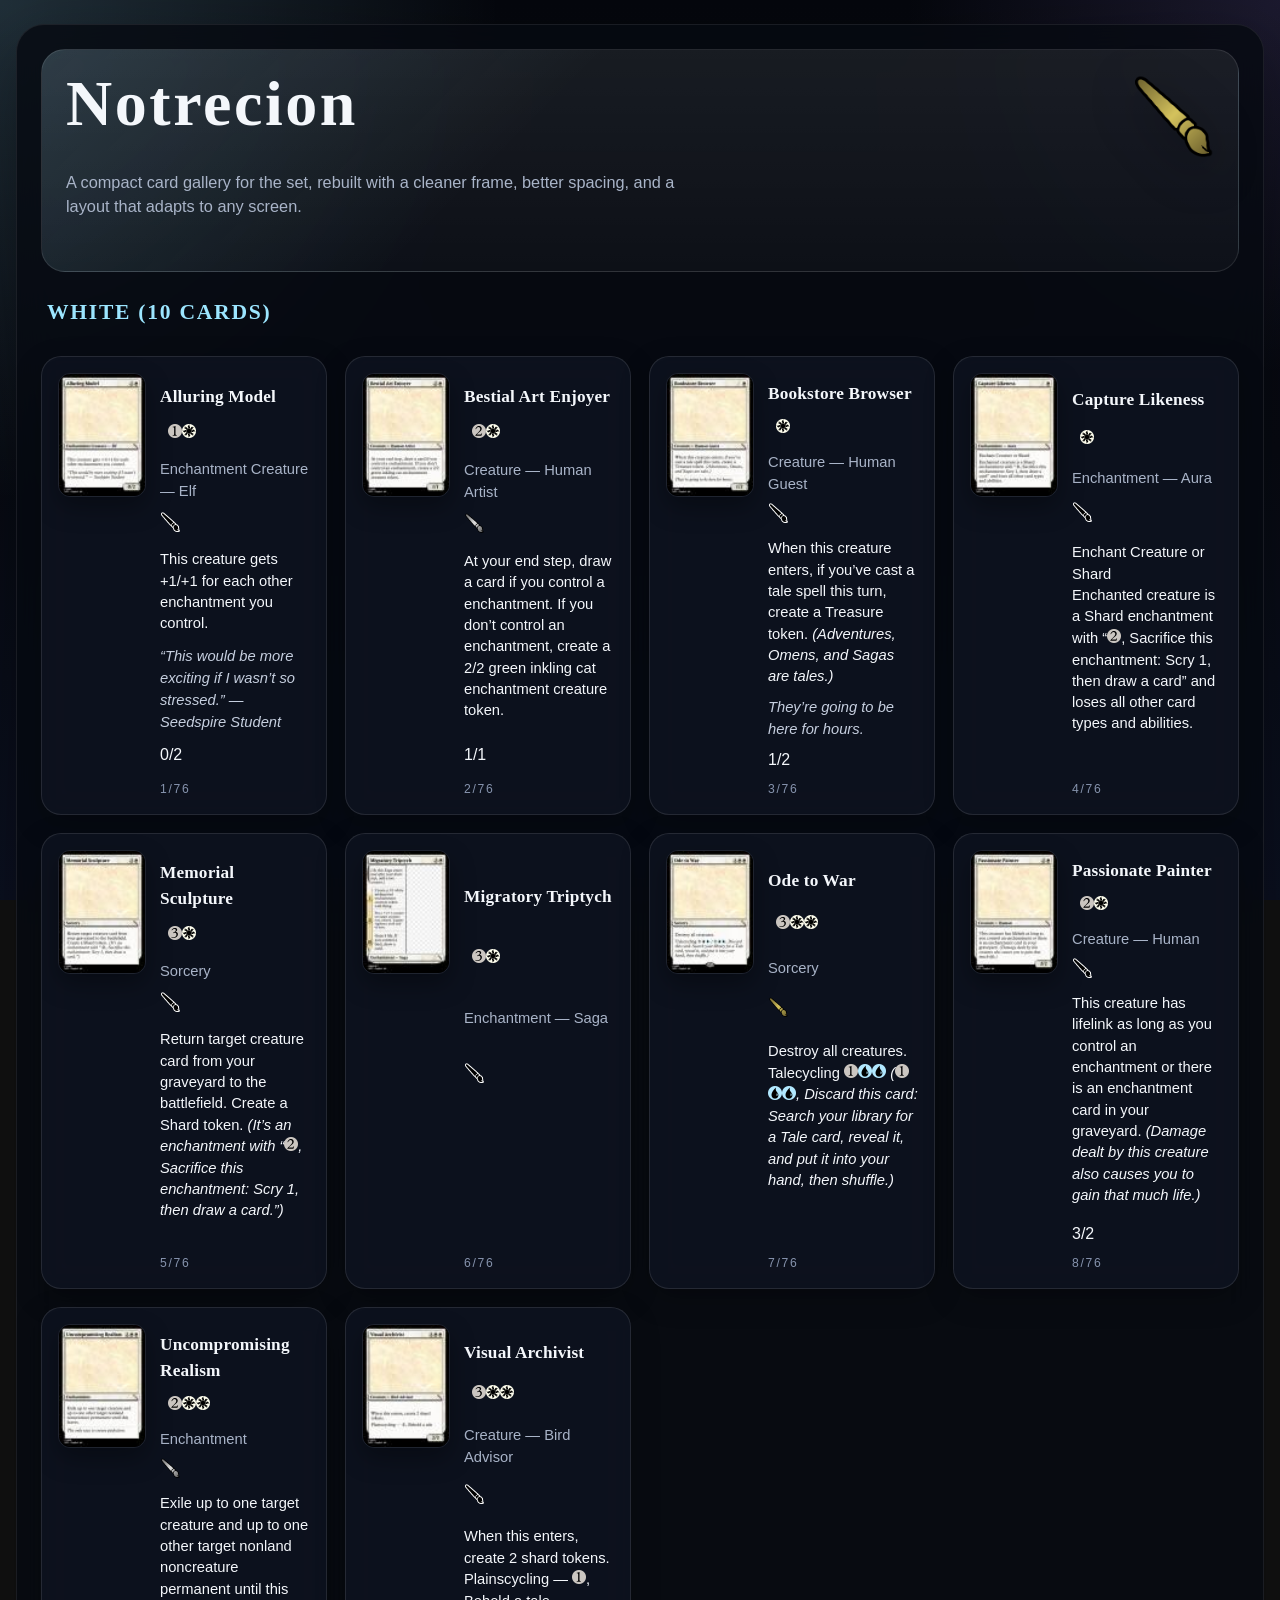
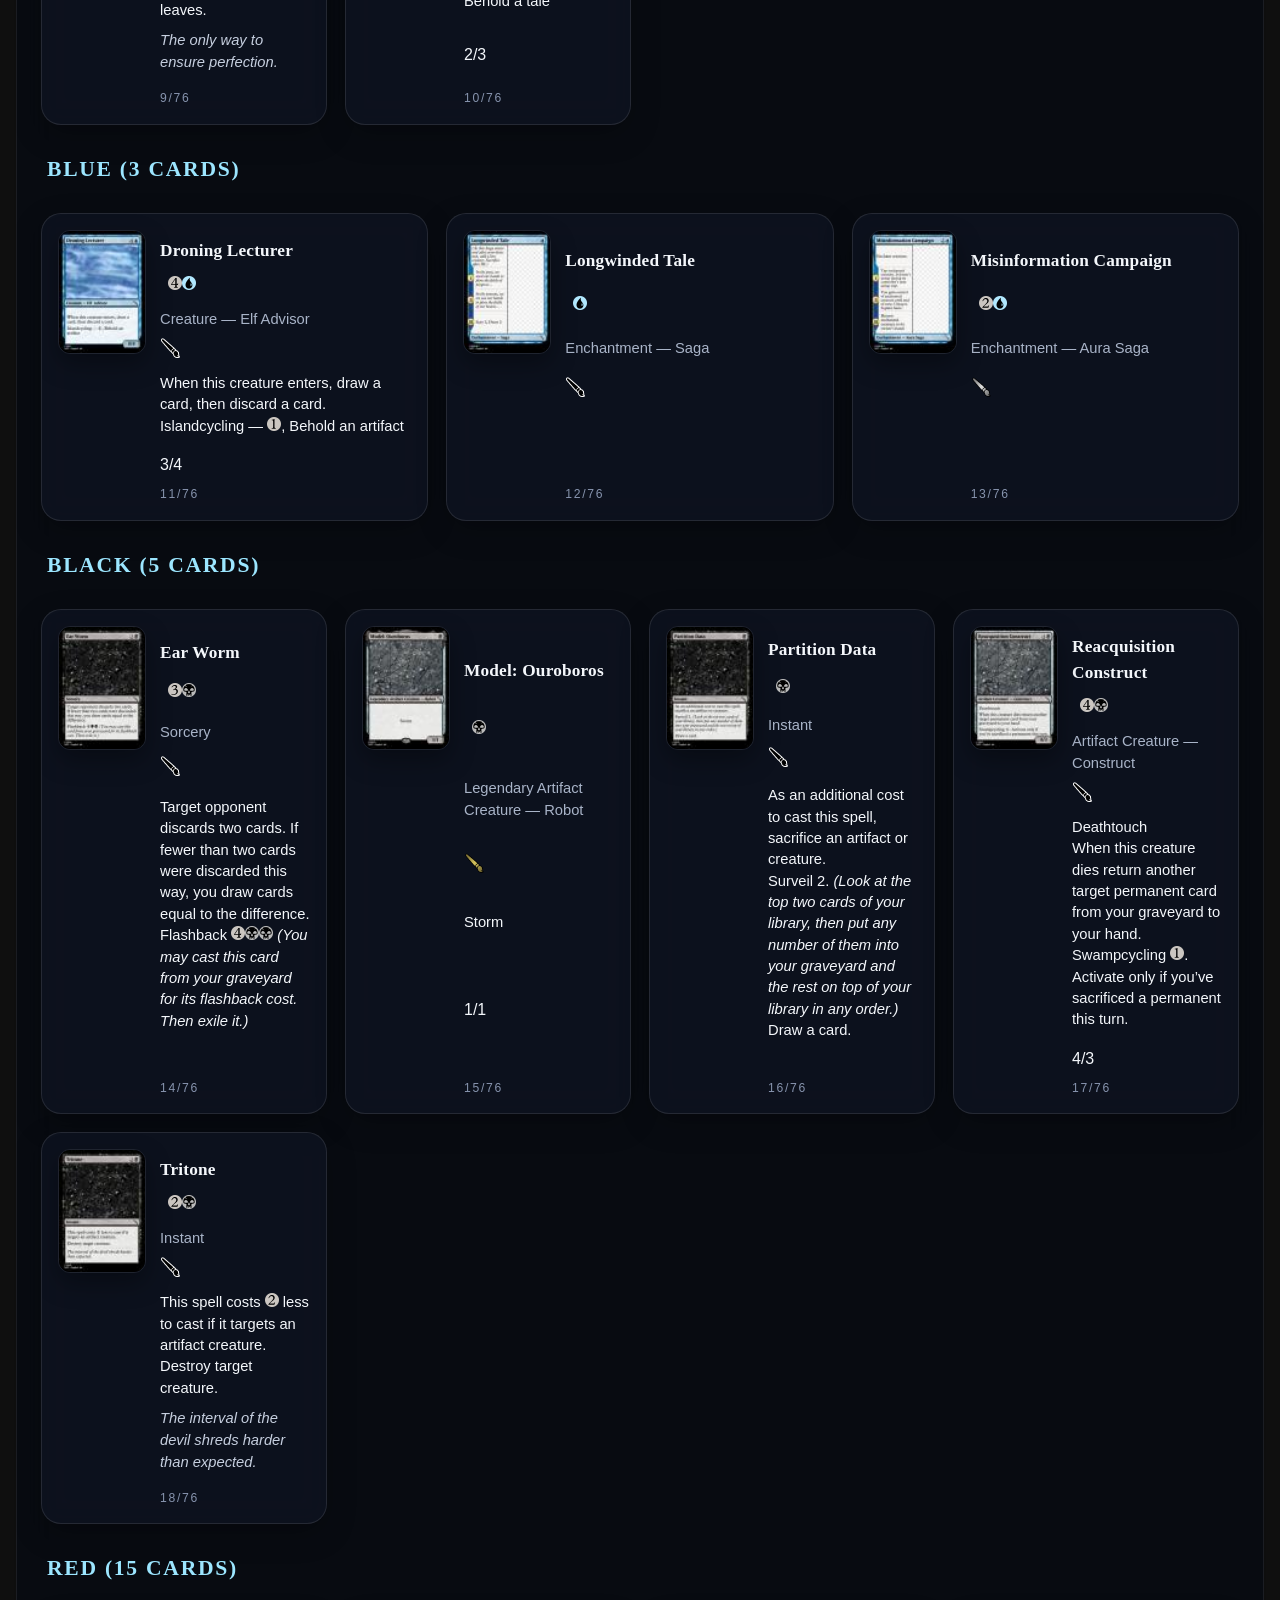
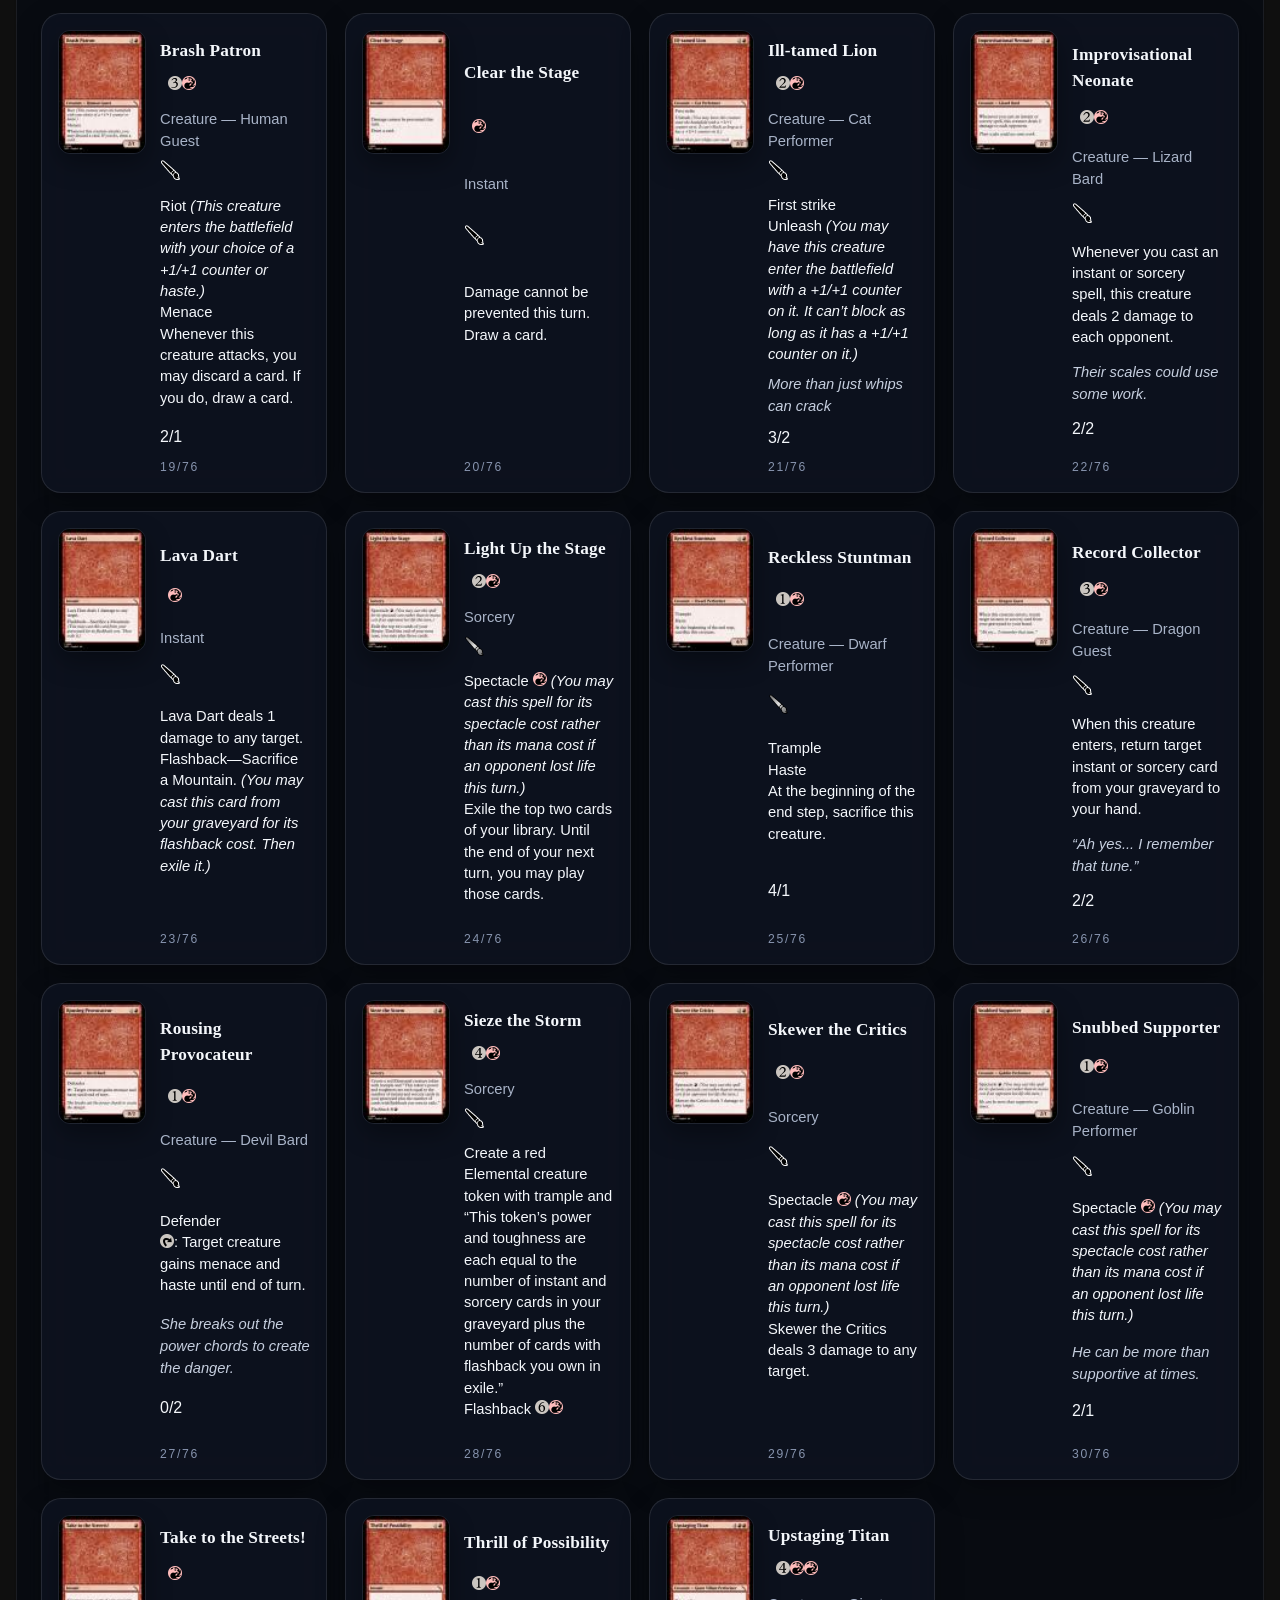
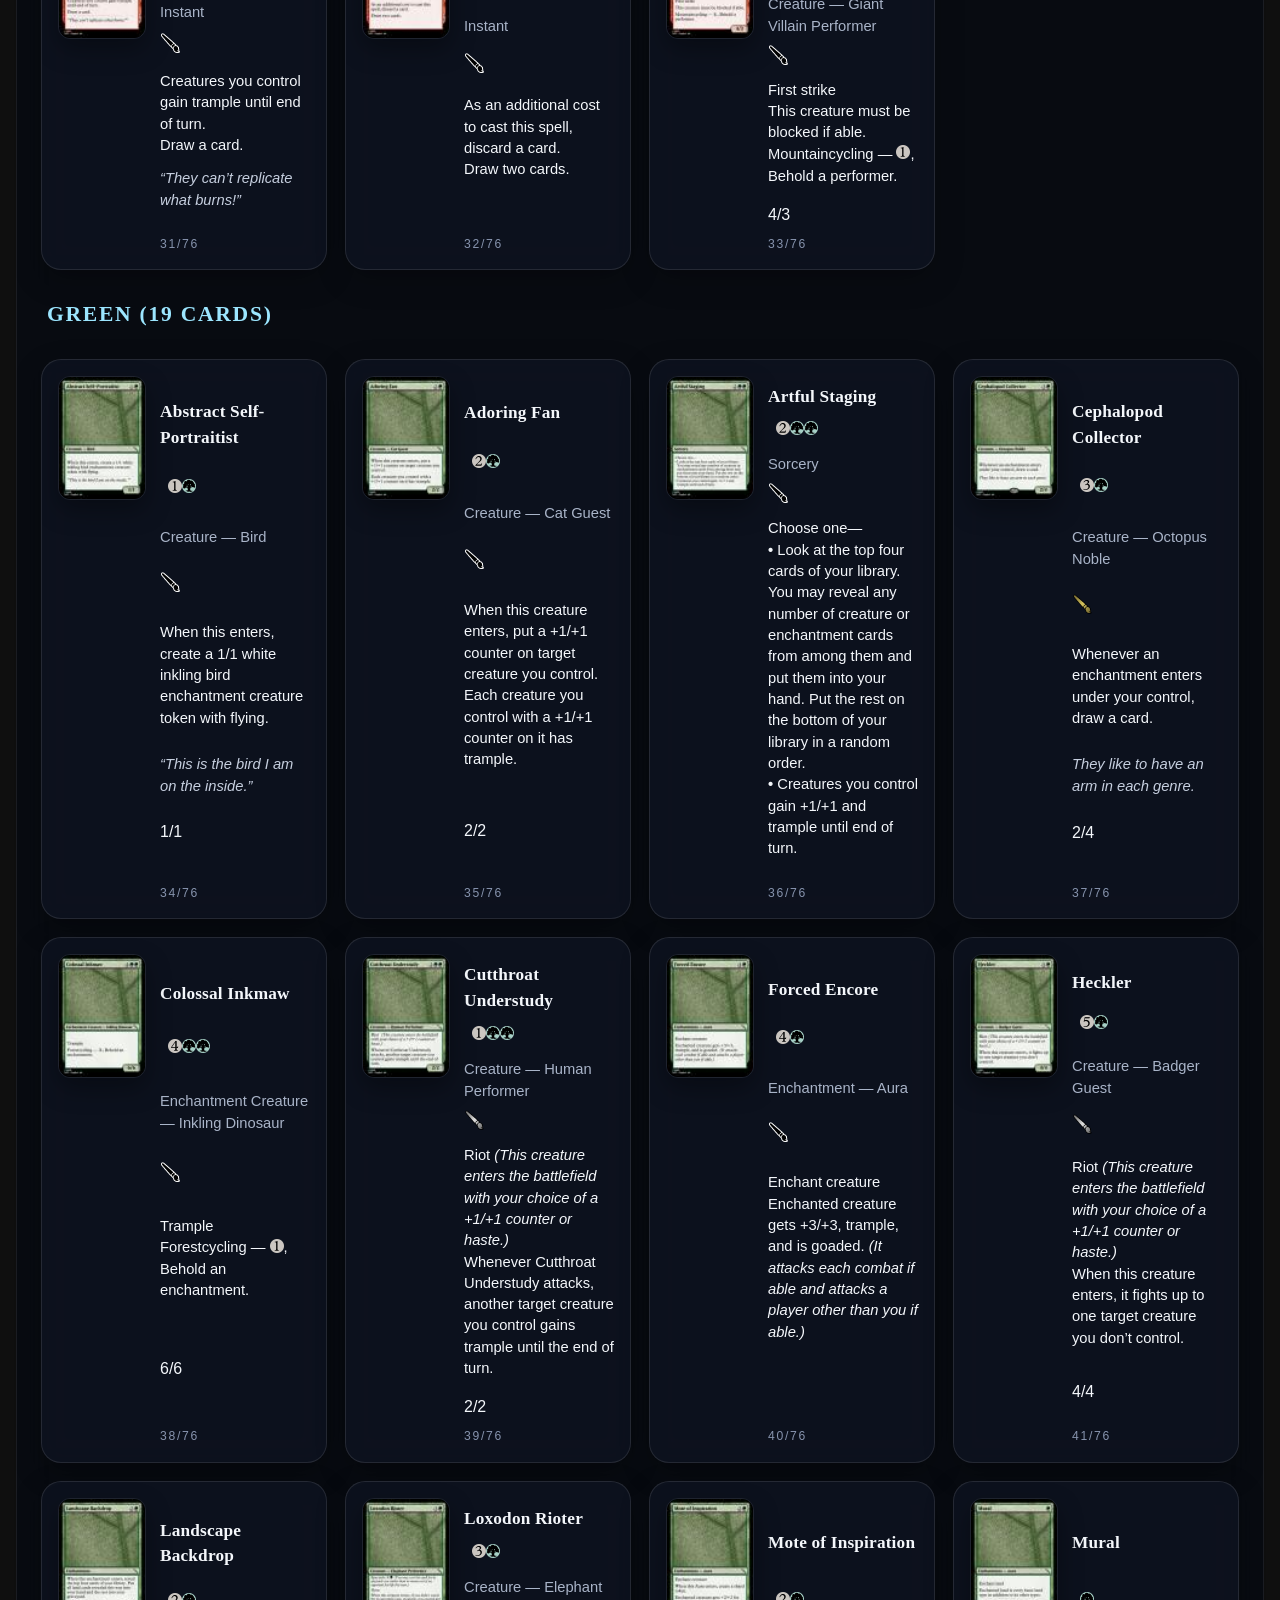
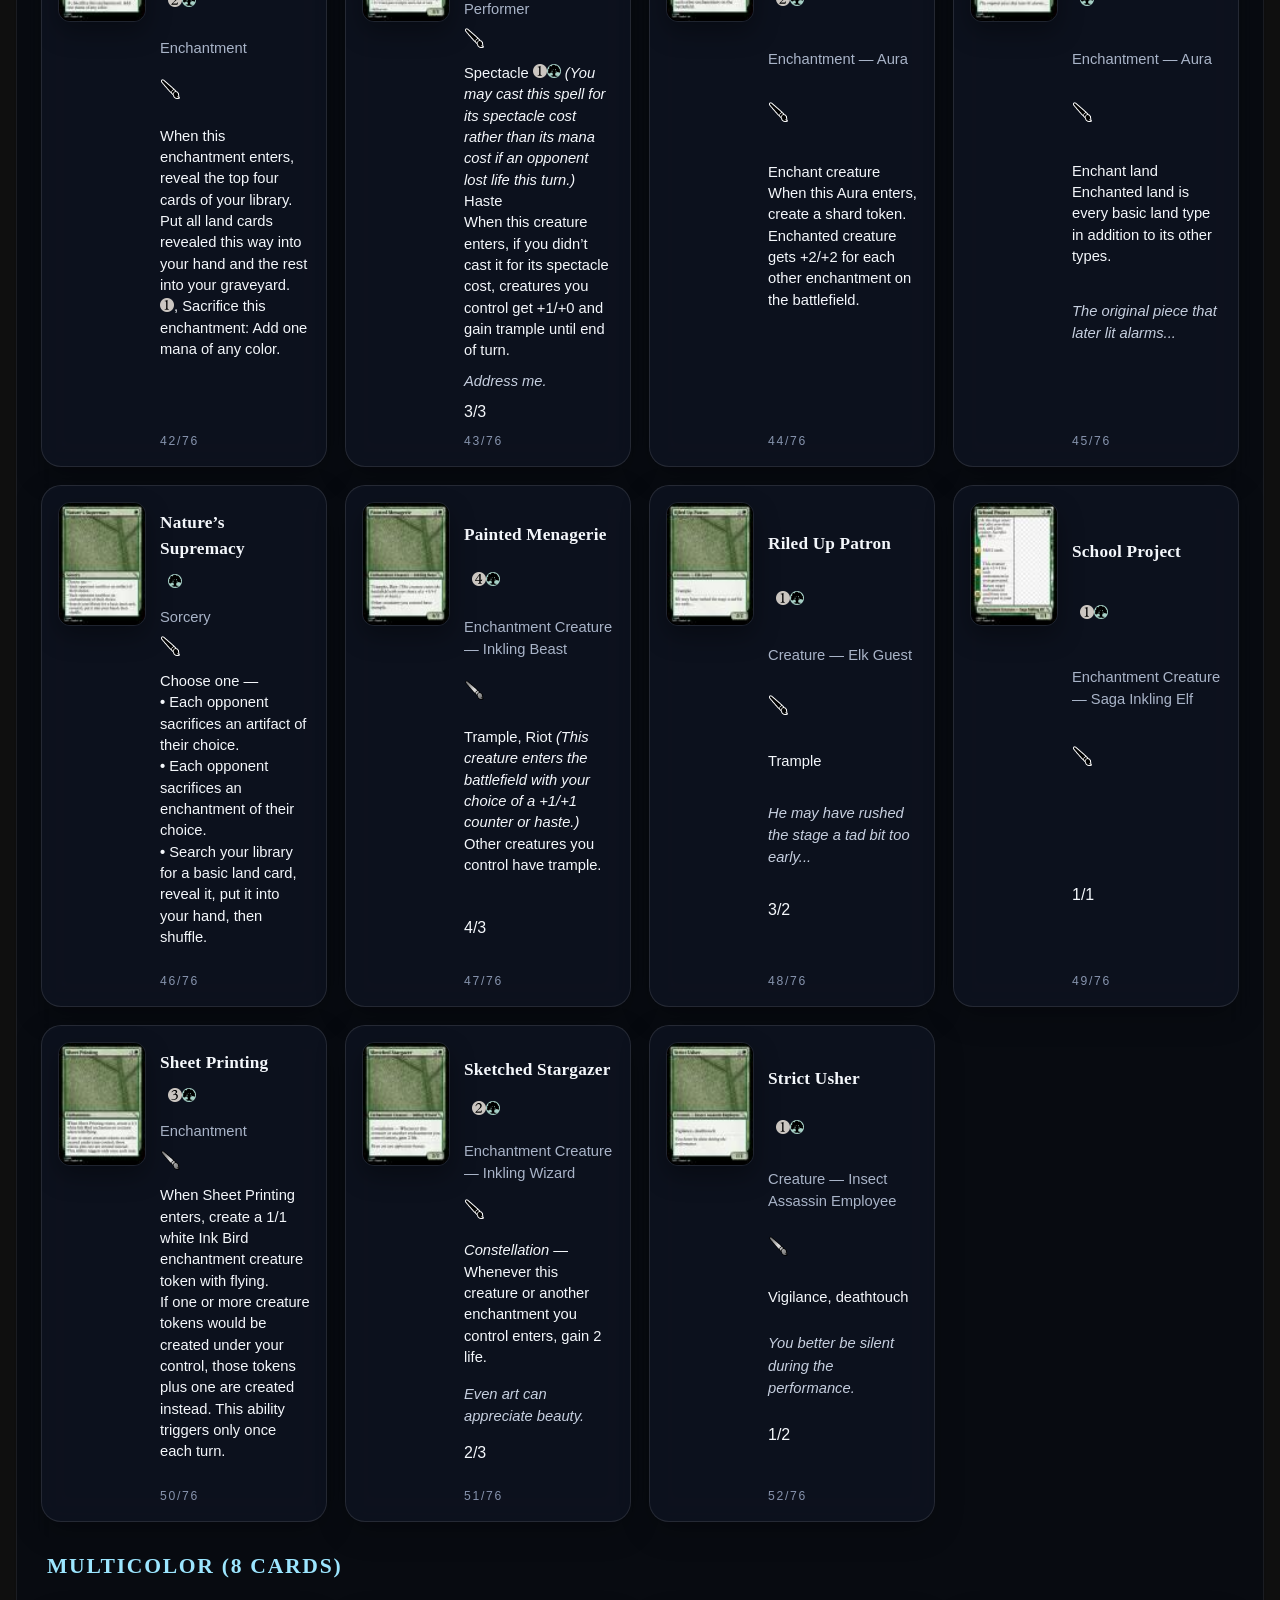
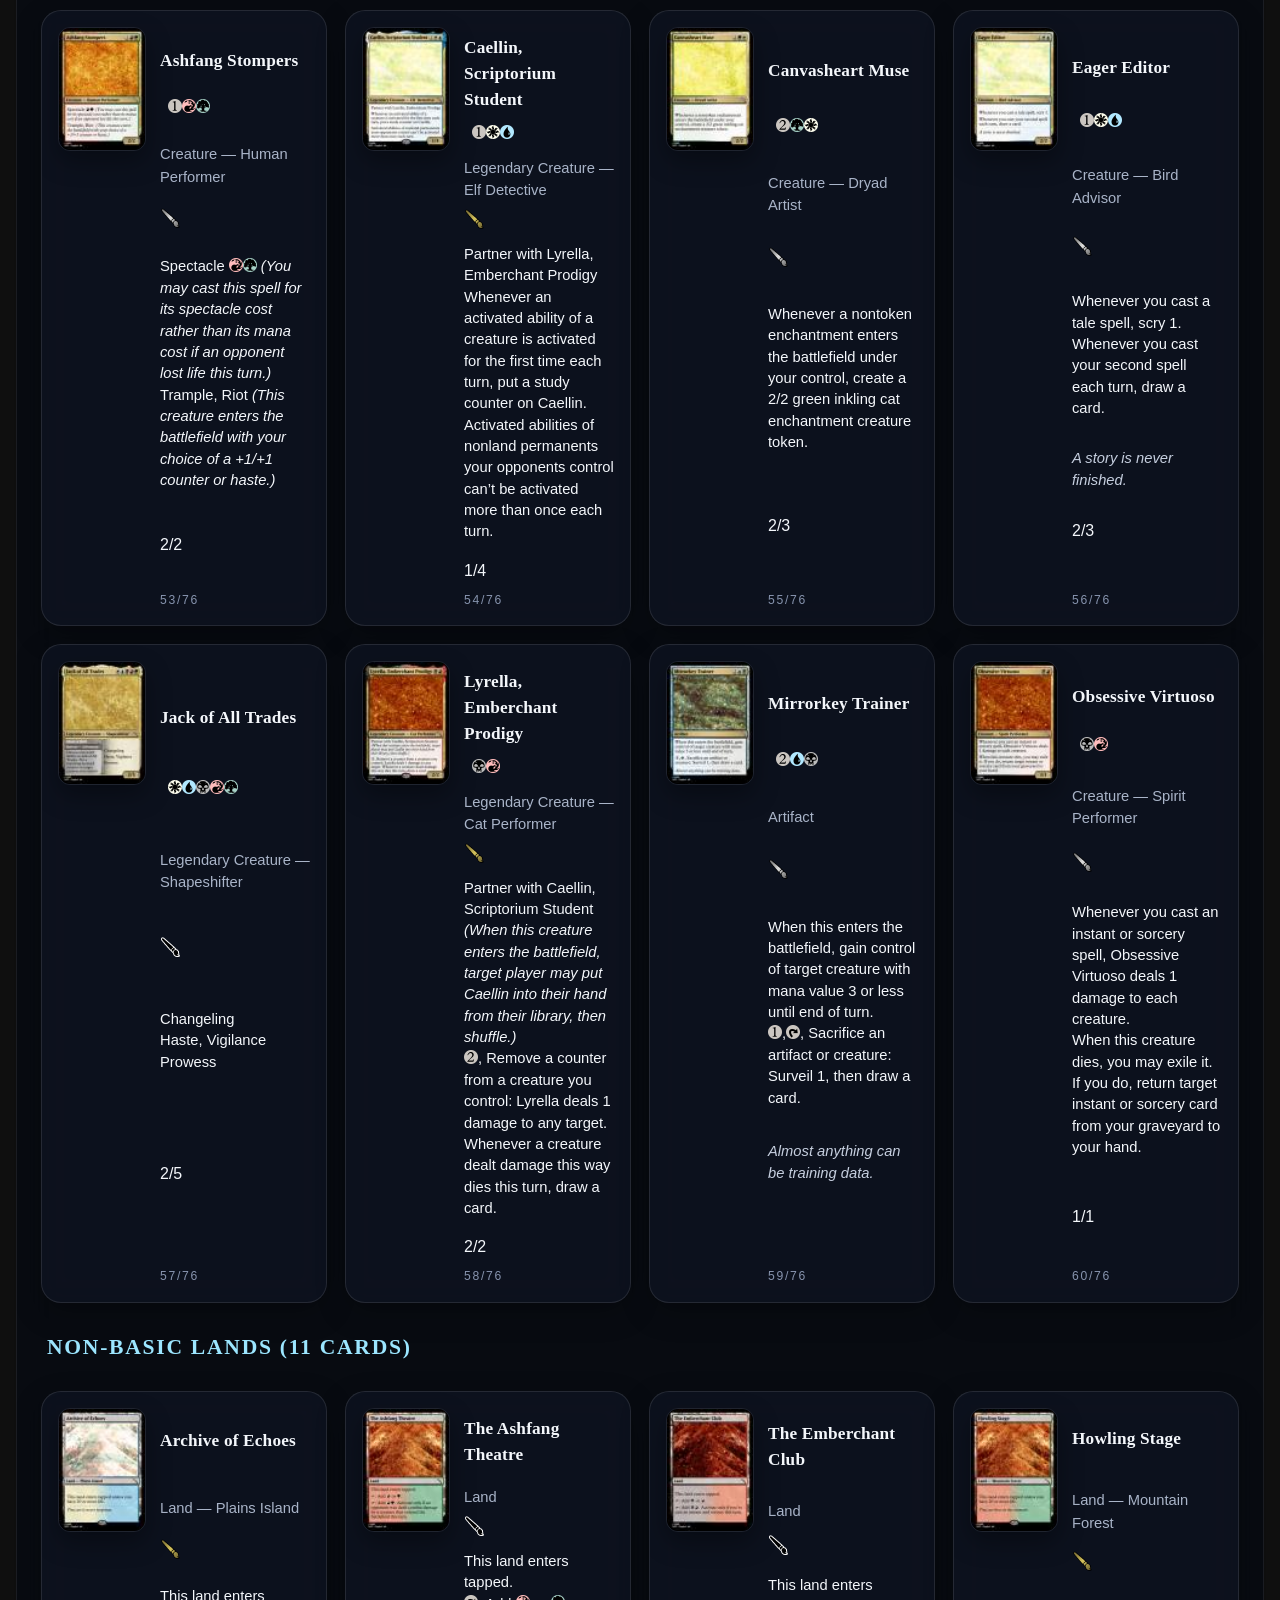
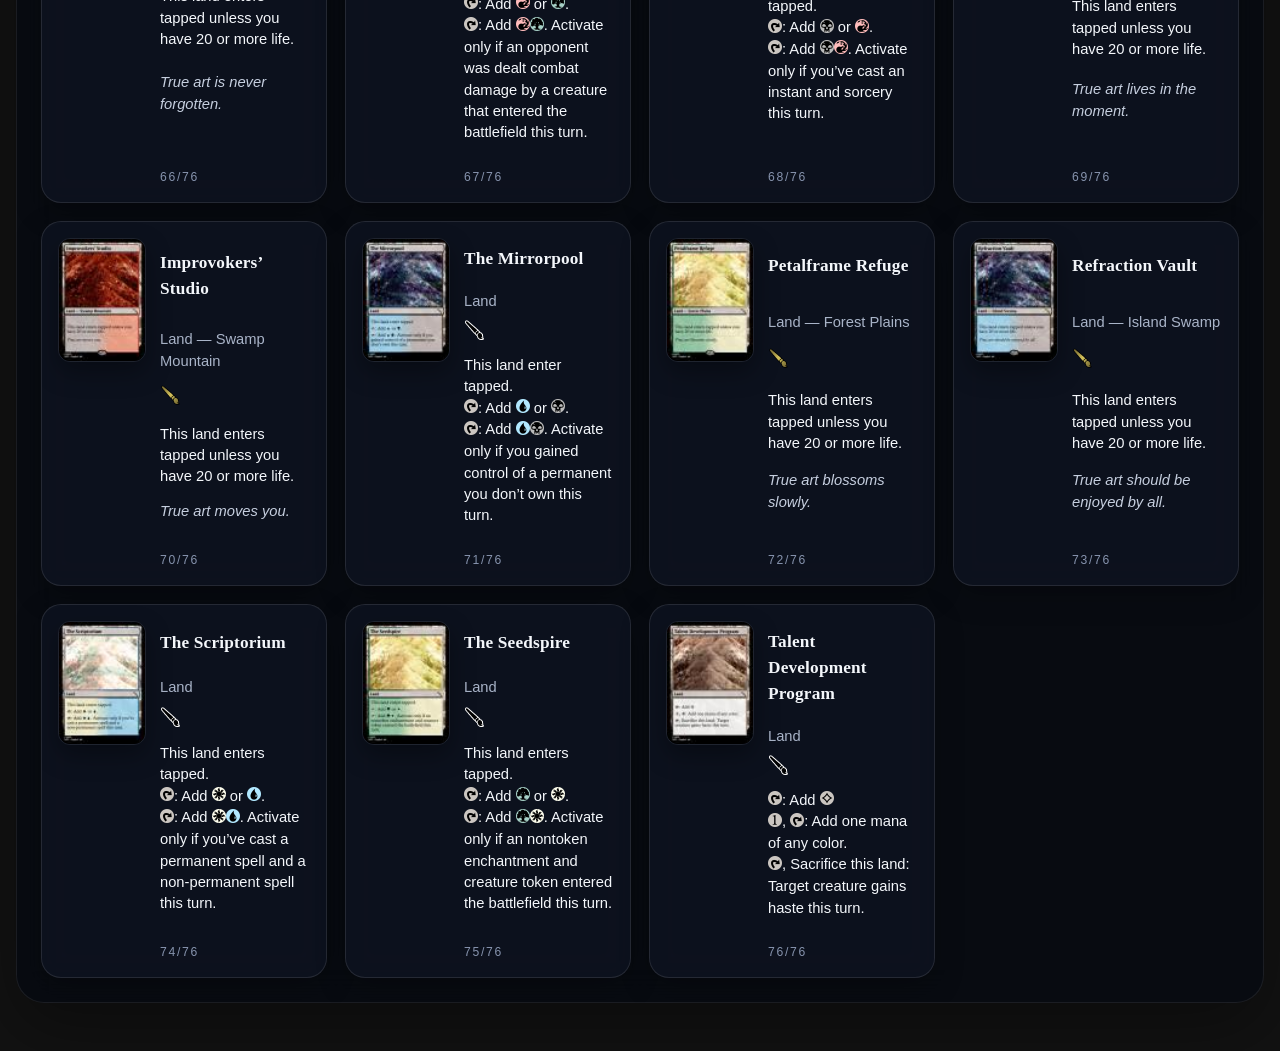
==== commit b8a0db30: "change look of website this will get overwritten in like 5 min" ====
--- a/index.html
+++ b/index.html
@@ -2,23 +2,21 @@
 <html lang='en'>
  <head>
   <title>Notrecion</title>
+	<meta name='viewport' content='width=device-width, initial-scale=1'>
   <link rel='stylesheet' type='text/css' href='index-files/style.css'>
   <link rel='shortcut icon' type='image/png' href='index-files/set-icon.png'>
   <script type='text/javascript' src='index-files/script.js'></script>
-  <style type='text/css'>
-   body {
-     background: rgb(0,0,0);
-     color:      rgb(255,255,255);
-     font-family: serif;
-   }
-  </style>
  </head>
  <body class='with-previews'>
-  <img src='index-files/set-symbol.png' alt='' class='set-symbol'>
-  <h1>Notrecion</h1>
-  <div class='copyright'></div>
-  <div class='description'></div>
-  
+	<div class='page-shell'>
+	 <header class='hero'>
+		<img src='index-files/set-symbol.png' alt='' class='set-symbol'>
+		<h1>Notrecion</h1>
+		<p class='hero-copy'>A compact card gallery for the set, rebuilt with a cleaner frame, better spacing, and a layout that adapts to any screen.</p>
+		<div class='copyright'></div>
+		<div class='description'></div>
+	 </header>
+	 <main class='catalog'>
   <h2>White (10 cards)</h2><ul class='cards'><li class='card'>
 	     <a href='index-files/card54.jpg'><img src='index-files/card-preview54.jpg' alt='' class='card-image'></a>
 	          <span class='name'    >Alluring Model</span><span class='casting-cost' ><img src='index-files/magic-mana-small-1.png' alt='1' width='14' height='14'><img src='index-files/magic-mana-small-W.png' alt='W' width='14' height='14'></span>
@@ -794,6 +792,8 @@
 	     <span class='pt'           ></span>
 	     <span class='card-number'  >76/76</span>
 	  </li></ul>
+   </main>
+  </div>
   <script><!--
   init();
   --></script>
--- a/index-files/style.css
+++ b/index-files/style.css
@@ -1,102 +1,308 @@
+:root {
+	color-scheme: dark;
+	--bg: #070a12;
+	--bg-soft: #0d1323;
+	--panel: rgba(15, 20, 34, 0.82);
+	--panel-border: rgba(255, 255, 255, 0.1);
+	--text: #f4f7fb;
+	--muted: #a9b4c8;
+	--accent: #9ce6ff;
+	--shadow: 0 24px 70px rgba(0, 0, 0, 0.35);
+	--radius: 20px;
+}
+
+* {
+	box-sizing: border-box;
+}
+
+html {
+	scroll-behavior: smooth;
+}
+
+body {
+	margin: 0;
+	min-height: 100vh;
+	color: var(--text);
+	font-family: "Segoe UI", "Trebuchet MS", sans-serif;
+	background:
+		radial-gradient(circle at top left, rgba(156, 230, 255, 0.18), transparent 32%),
+		radial-gradient(circle at top right, rgba(167, 139, 250, 0.14), transparent 24%),
+		linear-gradient(180deg, #05070d 0%, var(--bg) 50%, #0b1020 100%);
+	background-attachment: fixed;
+	line-height: 1.5;
+}
+
+body::before {
+	content: "";
+	position: fixed;
+	inset: 0;
+	pointer-events: none;
+	background-image: linear-gradient(rgba(255, 255, 255, 0.025) 1px, transparent 1px), linear-gradient(90deg, rgba(255, 255, 255, 0.025) 1px, transparent 1px);
+	background-size: 48px 48px;
+	opacity: 0.35;
+	mask-image: linear-gradient(180deg, rgba(0, 0, 0, 0.45), transparent 85%);
+}
+
+.page-shell {
+	width: min(1400px, calc(100vw - 32px));
+	margin: 24px auto 48px;
+	padding: 24px;
+	border: 1px solid rgba(255, 255, 255, 0.08);
+	border-radius: 28px;
+	background: rgba(7, 10, 18, 0.82);
+	box-shadow: var(--shadow);
+	backdrop-filter: blur(18px);
+}
+
+.hero {
+	display: grid;
+	grid-template-columns: 1fr auto;
+	gap: 12px 20px;
+	align-items: start;
+	padding: 24px 24px 28px;
+	margin-bottom: 24px;
+	border: 1px solid var(--panel-border);
+	border-radius: calc(var(--radius) + 4px);
+	background:
+		linear-gradient(135deg, rgba(156, 230, 255, 0.14), transparent 40%),
+		linear-gradient(180deg, rgba(255, 255, 255, 0.08), rgba(255, 255, 255, 0.03));
+}
+
+.hero h1 {
+	margin: 0;
+	font-family: "Iowan Old Style", "Palatino Linotype", serif;
+	font-size: clamp(2.6rem, 5vw, 4.6rem);
+	line-height: 0.95;
+	letter-spacing: 0.04em;
+}
+
+.hero-copy {
+	grid-column: 1 / -1;
+	max-width: 70ch;
+	margin: 0;
+	font-size: 1.02rem;
+	color: var(--muted);
+}
+
 .set-symbol {
-	float:			right;
-	margin-right:	.5em;
+	grid-column: 2;
+	grid-row: 1 / span 2;
+	width: 84px;
+	height: 84px;
+	margin: 0;
+	justify-self: end;
+	filter: drop-shadow(0 12px 24px rgba(0, 0, 0, 0.35));
+}
+
+.copyright,
+.description {
+	grid-column: 1 / -1;
+	color: var(--muted);
+}
+
+.catalog {
+	display: grid;
+	gap: 28px;
+}
+
+h2 {
+	margin: 0;
+	padding: 0 6px;
+	font-family: "Iowan Old Style", "Palatino Linotype", serif;
+	font-size: 1.35rem;
+	letter-spacing: 0.08em;
+	text-transform: uppercase;
+	color: var(--accent);
 }
 
 ul {
-	list-style:		none;
-	margin:			0;
-	padding:		0;
-}
+	list-style: none;
+	margin: 0;
+	padding: 0;
+}
+
+.cards {
+	display: grid;
+	grid-template-columns: repeat(auto-fit, minmax(280px, 1fr));
+	gap: 18px;
+}
+
 .card {
-	clear:			left;
-	margin-top:		1em;
-	border:			1px solid rgb(192,192,192);
+	position: relative;
+	display: grid;
+	grid-template-columns: 1fr;
+	gap: 8px;
+	min-height: 100%;
+	margin: 0;
+	padding: 16px 16px 16px 118px;
+	border: 1px solid var(--panel-border);
+	border-radius: var(--radius);
+	background: var(--panel);
+	box-shadow: 0 10px 30px rgba(0, 0, 0, 0.22);
+	backdrop-filter: blur(12px);
+	overflow: hidden;
+	transition: transform 180ms ease, border-color 180ms ease, box-shadow 180ms ease;
+}
+
+.card:hover {
+	transform: translateY(-3px);
+	border-color: rgba(156, 230, 255, 0.36);
+	box-shadow: 0 16px 40px rgba(0, 0, 0, 0.3);
 }
 
 .card span {
-	display:		block;
+	display: block;
+}
+
+.card .name,
+.card .casting-cost {
+	display: inline;
+	vertical-align: middle;
 }
 
 .card .name {
-	font-weight:	bold;
-	display:		inline;
-	font-family:	"Matrix";
-	font-size:		larger;
-}
+	font-family: "Iowan Old Style", "Palatino Linotype", serif;
+	font-size: 1.08rem;
+	font-weight: 700;
+	letter-spacing: 0.01em;
+}
+
 .card .casting-cost {
-	display:		inline;
-	font-family:	"Magic Symbols", "Magic Symbols 2004";
-	font-size:		larger;
-	margin-left:	.5em;
-	vertical-align:	middle;
-}
-
+	margin-left: 0.5rem;
+	font-family: "Magic Symbols", "Magic Symbols 2004", sans-serif;
+	font-size: 1.08rem;
+}
+
+.card .type {
+	padding-top: 2px;
+	font-size: 0.92rem;
+	color: var(--muted);
+}
+
+.card .rule-text,
 .card .flavor-text {
-	font-style:		italic;
-}
+	font-size: 0.92rem;
+}
+
+.card .rule-text {
+	line-height: 1.45;
+}
+
+.card .flavor-text {
+	font-style: italic;
+	color: #c6cfdf;
+}
+
 .card .card-number {
-	color:			rgb(128,128,128);
-	font-size:		smaller;
-}
-
+	margin-top: auto;
+	font-size: 0.76rem;
+	letter-spacing: 0.14em;
+	text-transform: uppercase;
+	color: #8794ae;
+}
 
 .with-previews .card {
-	margin-top:		1.1em;
-	min-height:		100px;
-	margin-left:	90px;
-	position:		relative;
-}
+	min-height: 242px;
+}
+
 .card .card-image {
-	height:			100px;
-	position:		absolute;
-	left:			-85px;
-	top:			3px;
-	border:			none;
-}
+	position: absolute;
+	left: 16px;
+	top: 16px;
+	width: 88px;
+	height: 124px;
+	object-fit: cover;
+	border-radius: 12px;
+	border: 1px solid rgba(255, 255, 255, 0.08);
+	box-shadow: 0 10px 24px rgba(0, 0, 0, 0.35);
+}
+
 .card .image {
-	display:		block;
-	border:			none;
+	display: block;
+	border: none;
 }
 
 span.symbol {
-	display:		inline;
-	vertical-align:	middle;
+	display: inline;
+	vertical-align: middle;
 }
 
 .fullcard {
-	float:			left;
-}
+	float: left;
+}
+
 h2 {
-	clear:			both;
+	clear: both;
 }
 
 /* image preview */
 #preview-bg {
-	background-color: rgb(0,0,0);
-	width:			100%;
-	height:			100%;
-	cursor:			pointer;
-	position:		absolute;
-	opacity:		0.7;
-	-moz-opacity:	0.7;
-	filter:         alpha(opacity=70);
-}
+	position: absolute;
+	inset: 0;
+	background: rgba(3, 6, 12, 0.82);
+	cursor: pointer;
+}
+
 #preview-img {
-	background-position:	50% 50%;
-	background-repeat:		no-repeat;
-	width:			100%;
-	height:			100%;
-	cursor:			pointer;
-	position:		absolute;
-}
+	position: absolute;
+	inset: 0;
+	background-position: 50% 50%;
+	background-repeat: no-repeat;
+	background-size: contain;
+	cursor: pointer;
+}
+
 #preview {
-	position:		fixed;
-	top:			0;
-	left:			0;
-	width:			100%;
-	height:			100%;
-}
+	position: fixed;
+	inset: 0;
+	z-index: 9999;
+}
+
 * html #preview {
-	position:		absolute;
+	position: absolute;
+}
+
+@media (max-width: 900px) {
+	.page-shell {
+		width: min(100vw - 16px, 1400px);
+		margin: 8px auto 28px;
+		padding: 14px;
+	}
+
+	.hero {
+		grid-template-columns: 1fr;
+	}
+
+	.set-symbol {
+		grid-column: 1;
+		grid-row: auto;
+		justify-self: start;
+	}
+
+	.cards {
+		grid-template-columns: 1fr;
+	}
+
+	.card {
+		padding-left: 16px;
+		padding-top: 156px;
+	}
+
+	.card .card-image {
+		left: 16px;
+		top: 16px;
+		width: calc(100% - 32px);
+		height: 120px;
+	}
+}
+
+@media (prefers-reduced-motion: reduce) {
+	*,
+	*::before,
+	*::after {
+		animation-duration: 0.01ms !important;
+		animation-iteration-count: 1 !important;
+		transition-duration: 0.01ms !important;
+		scroll-behavior: auto !important;
+	}
 }
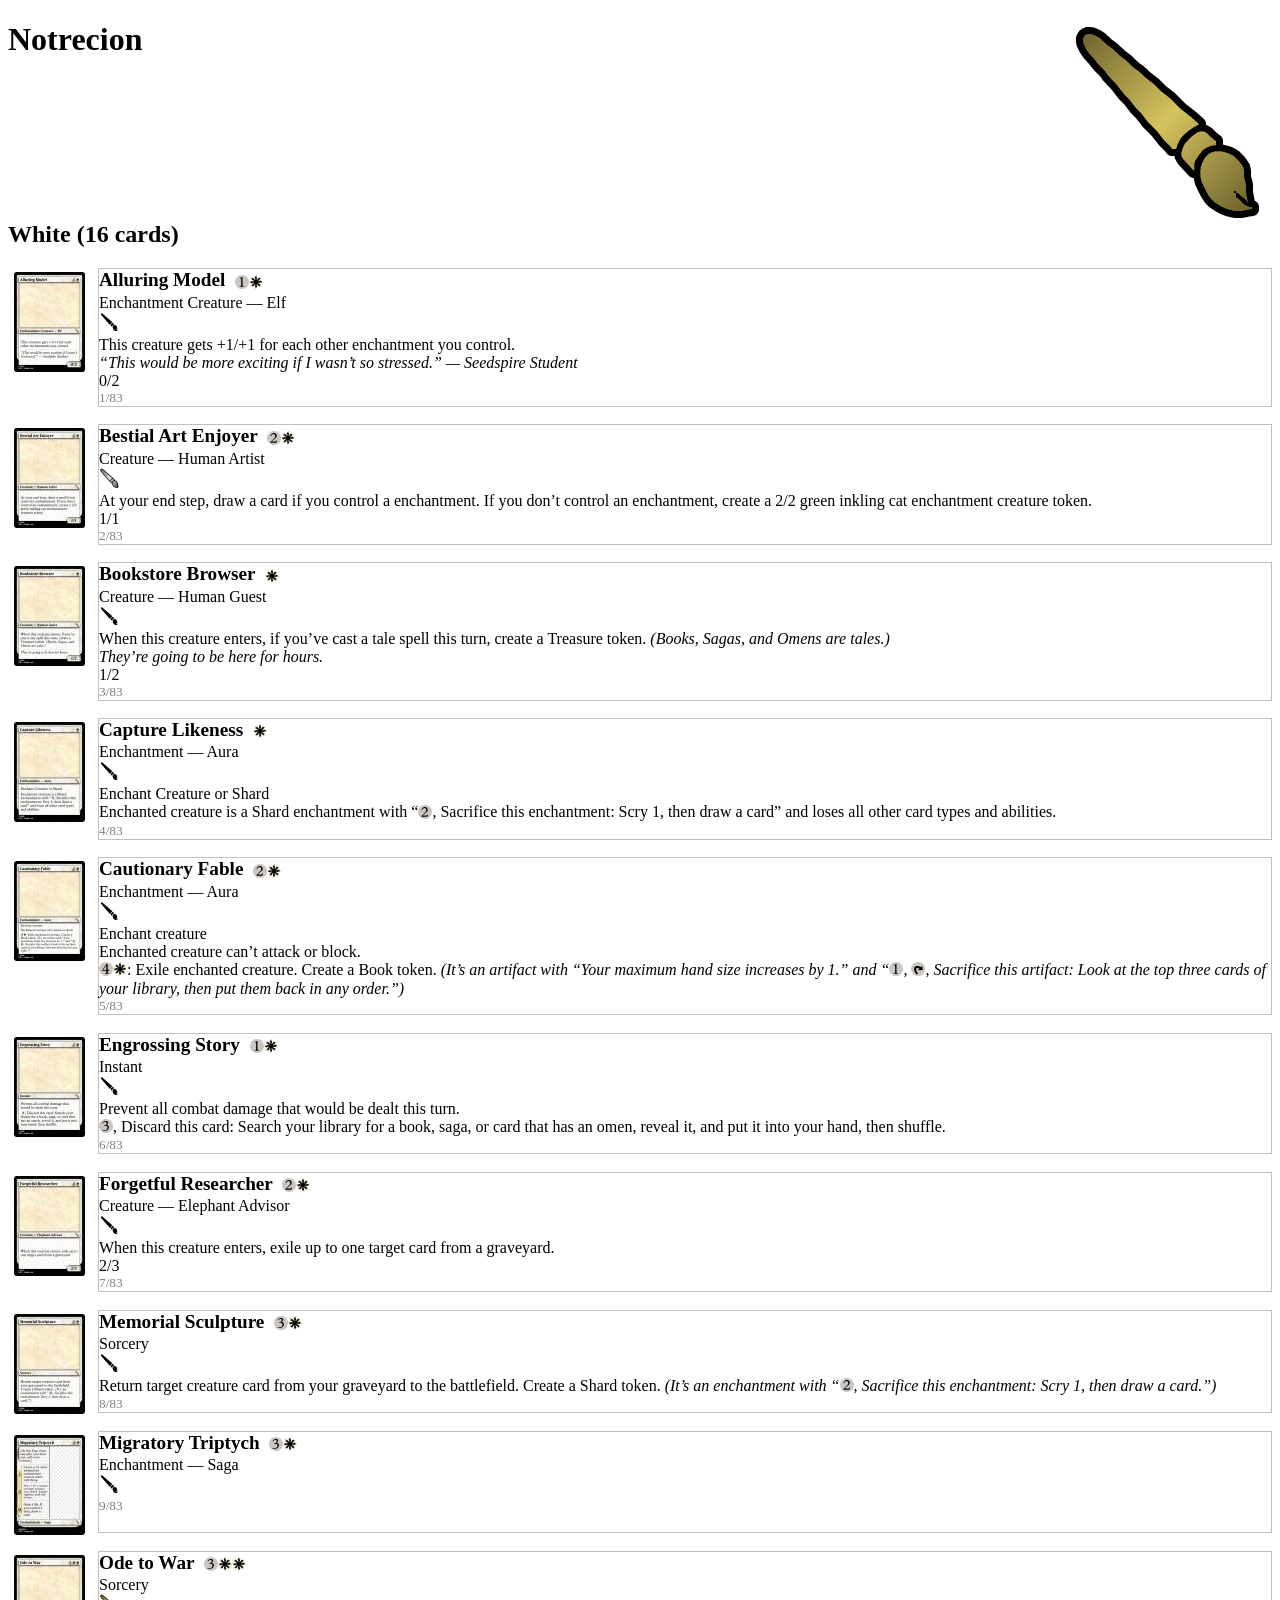
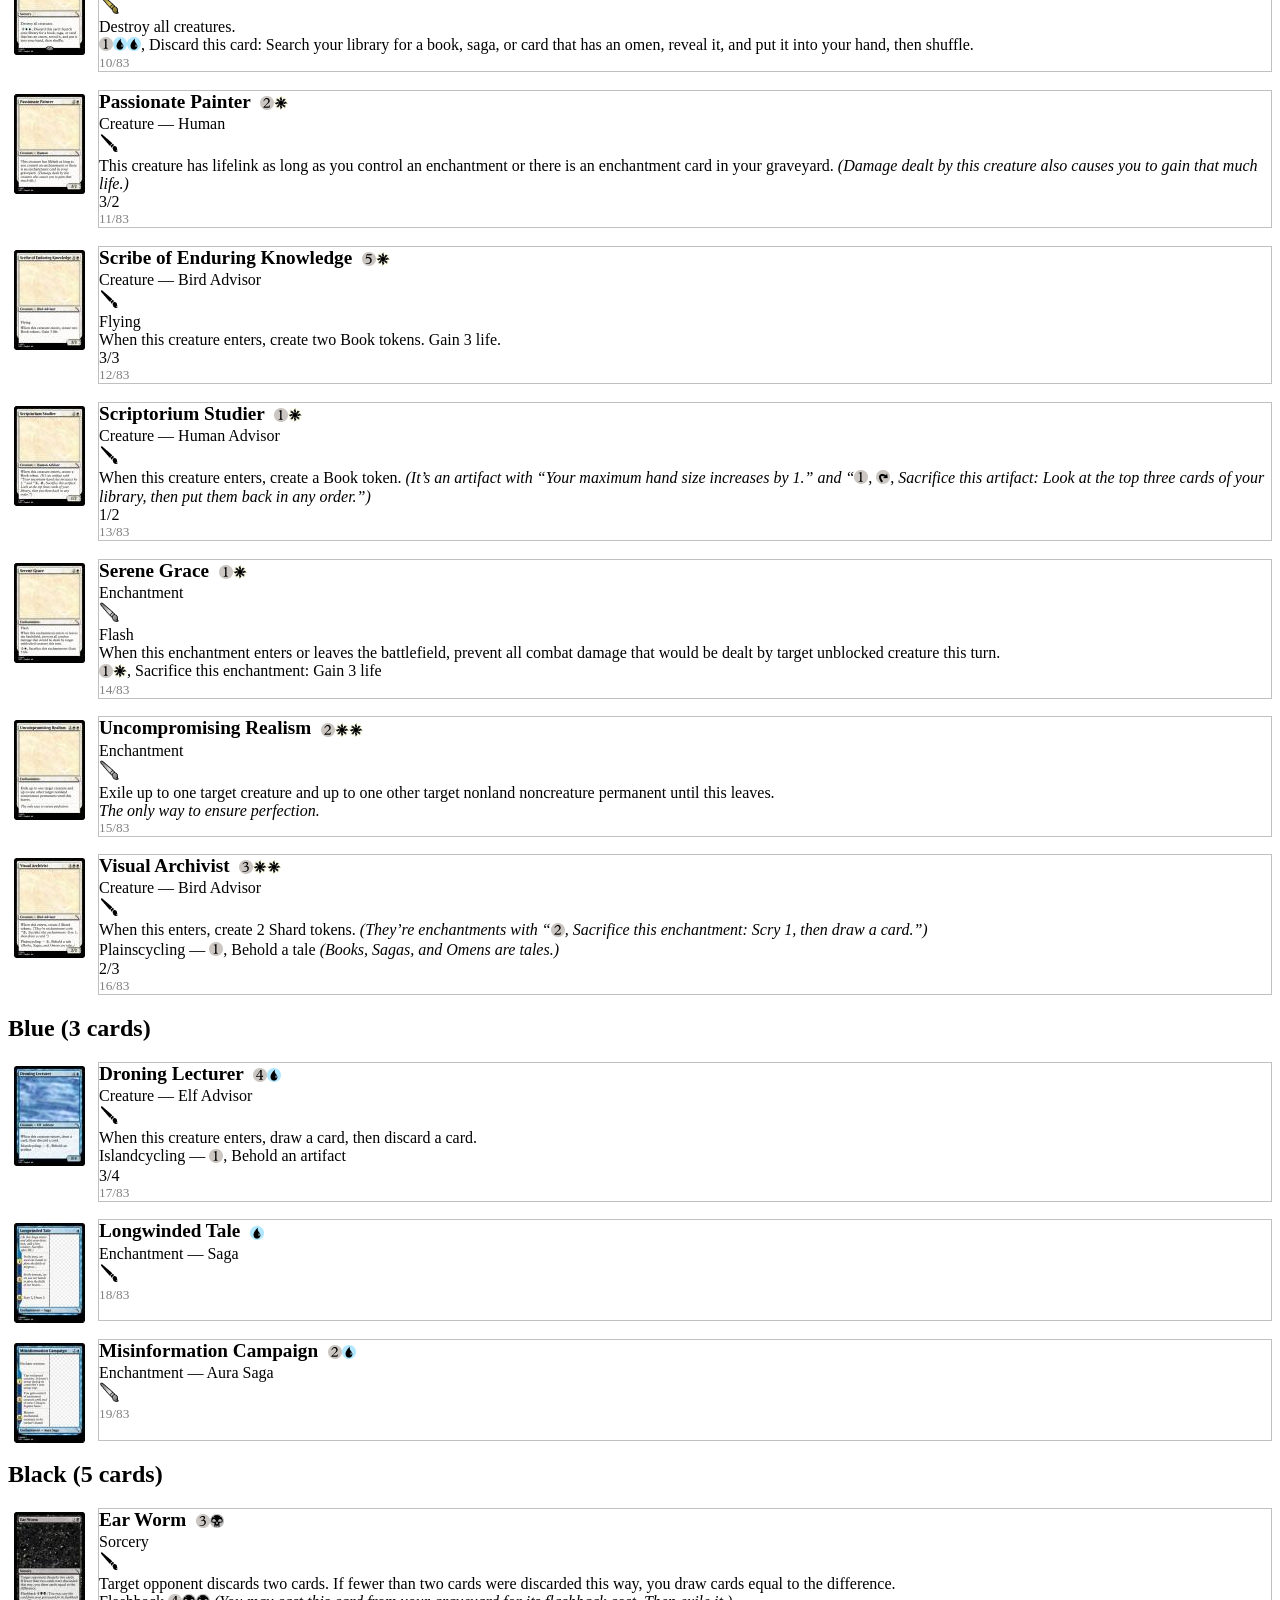
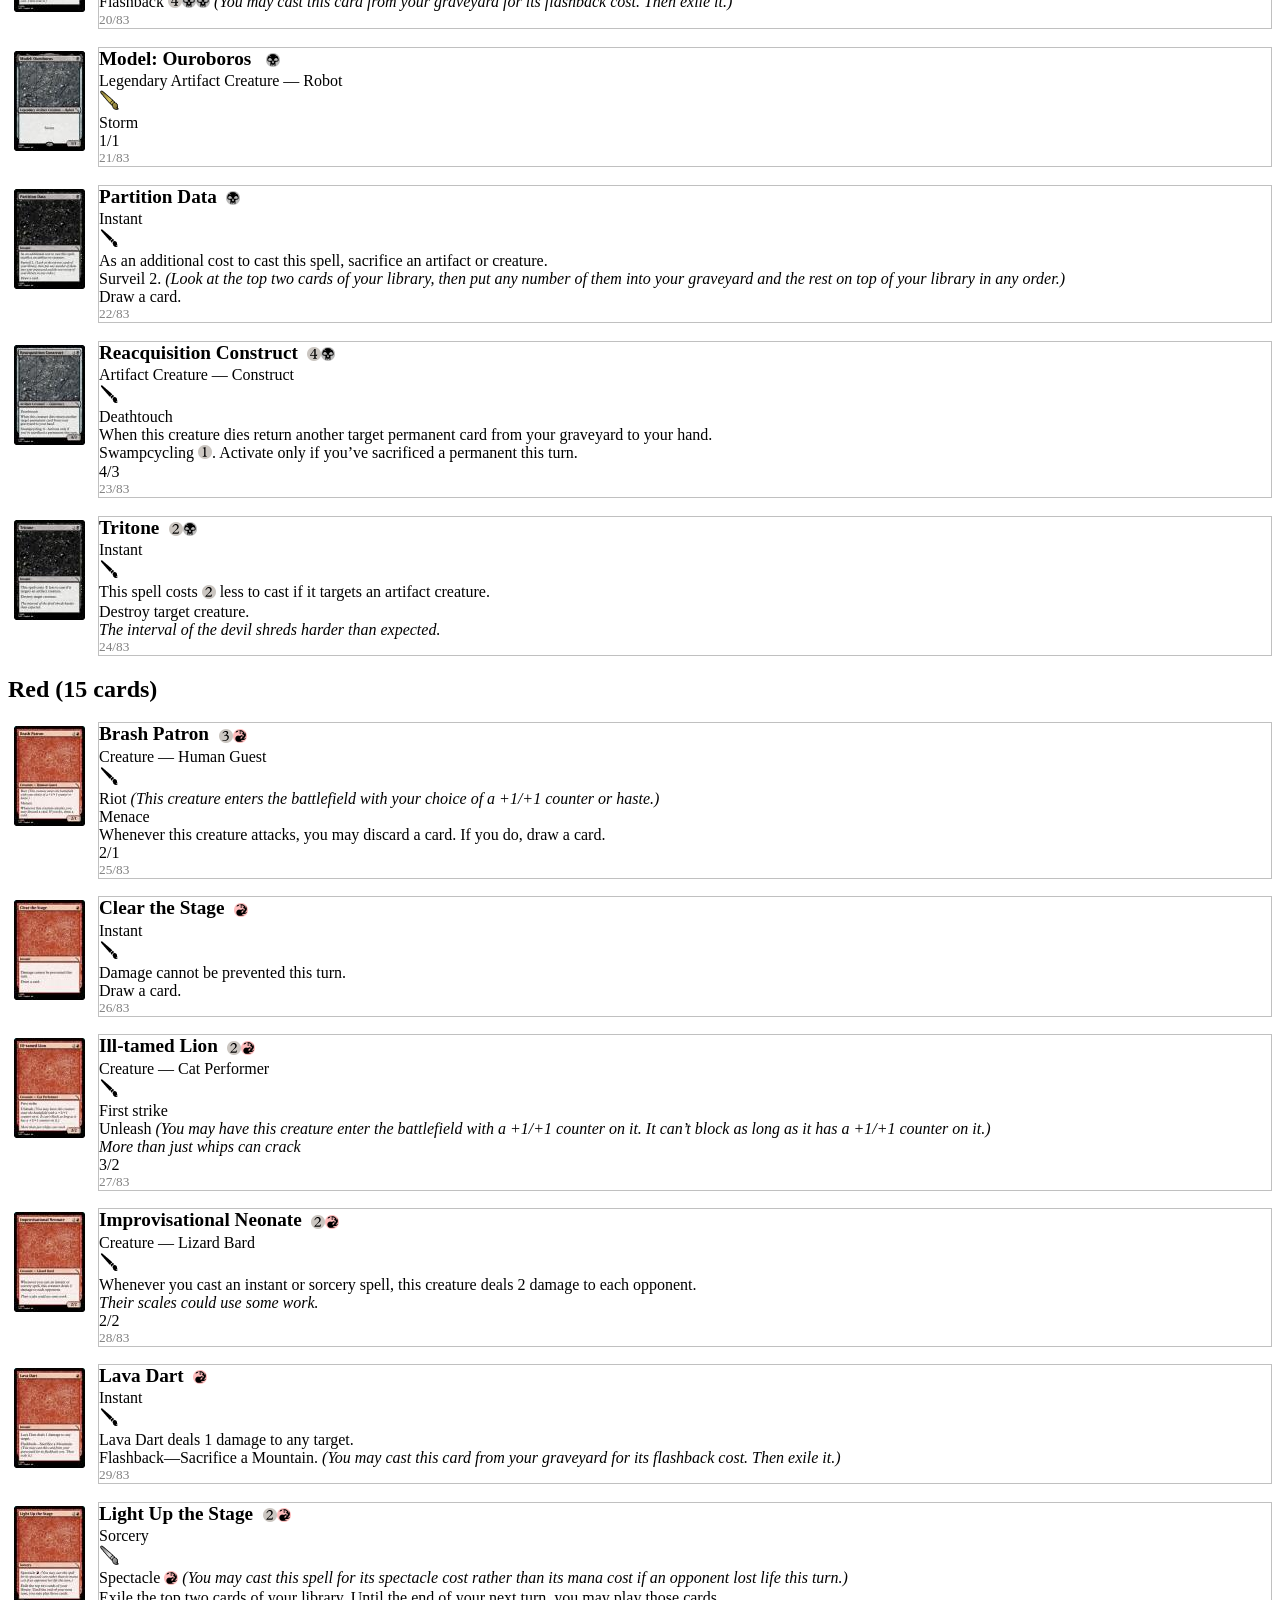
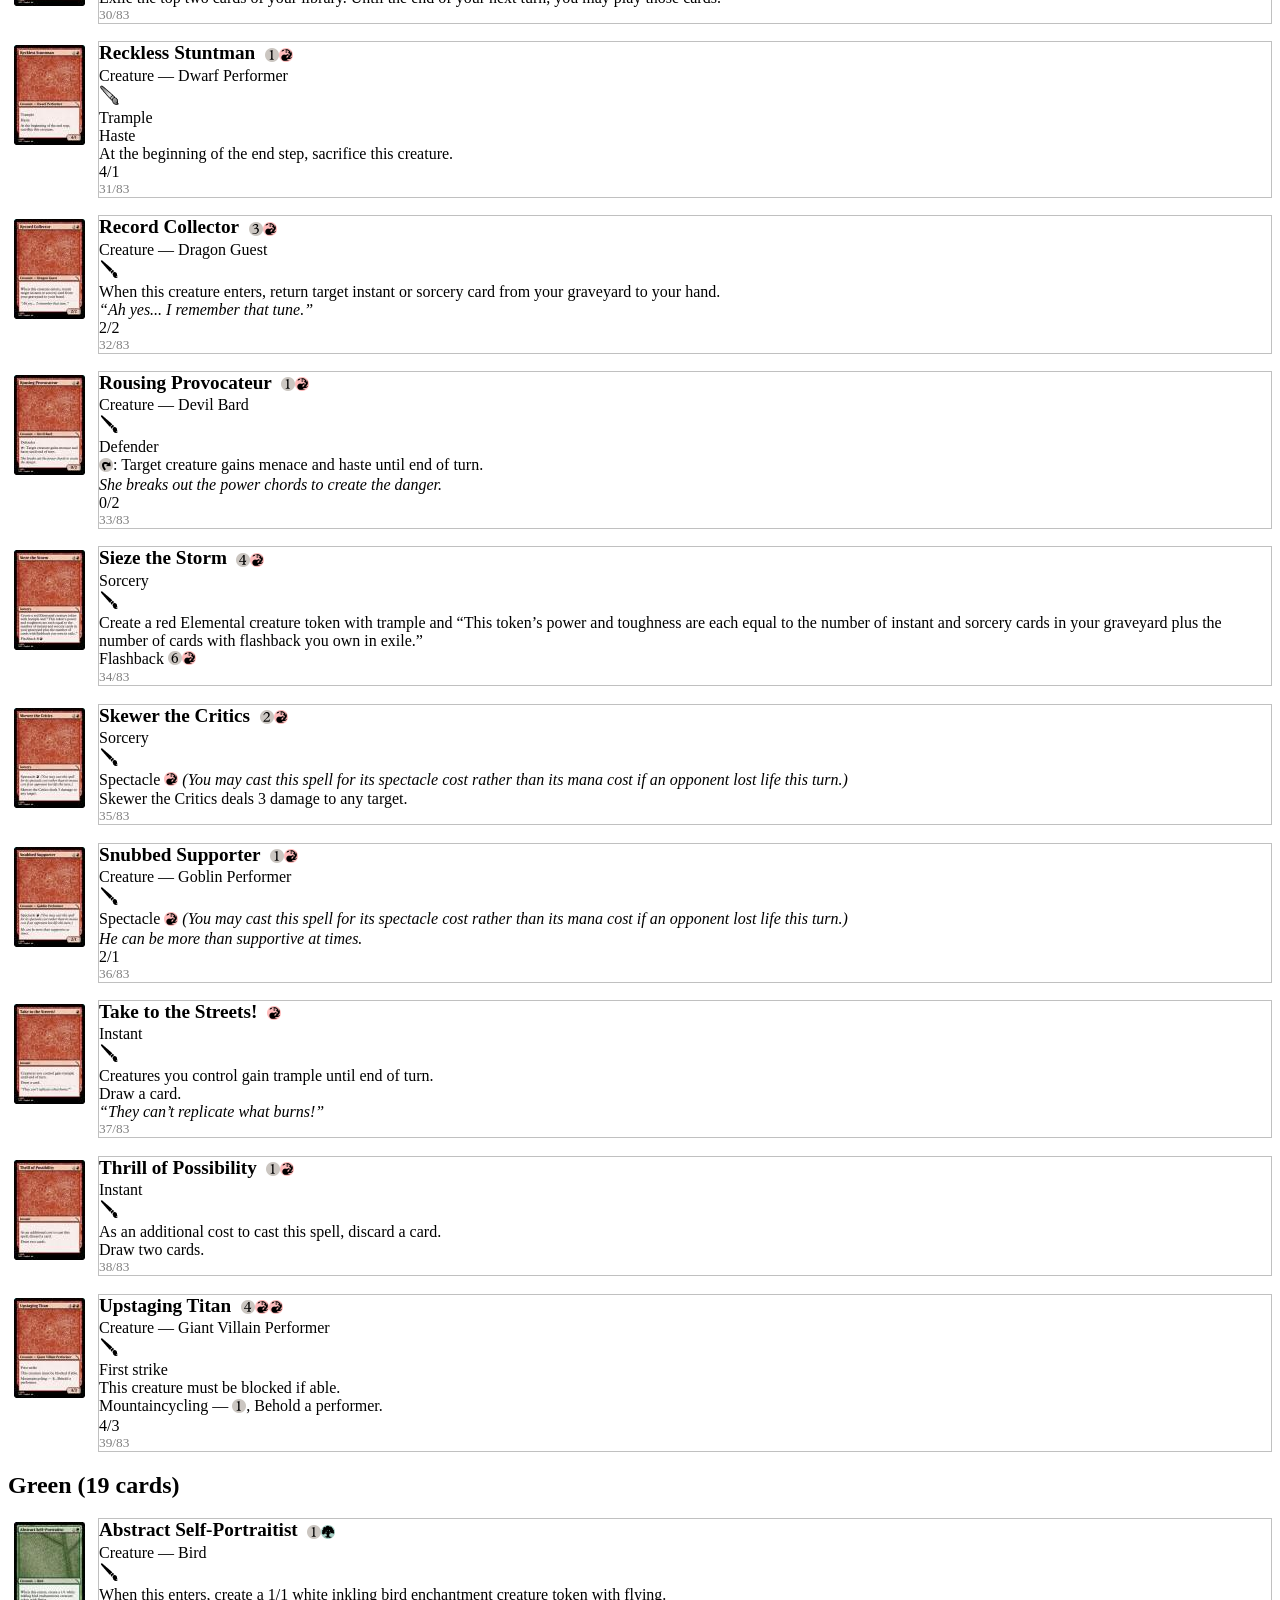
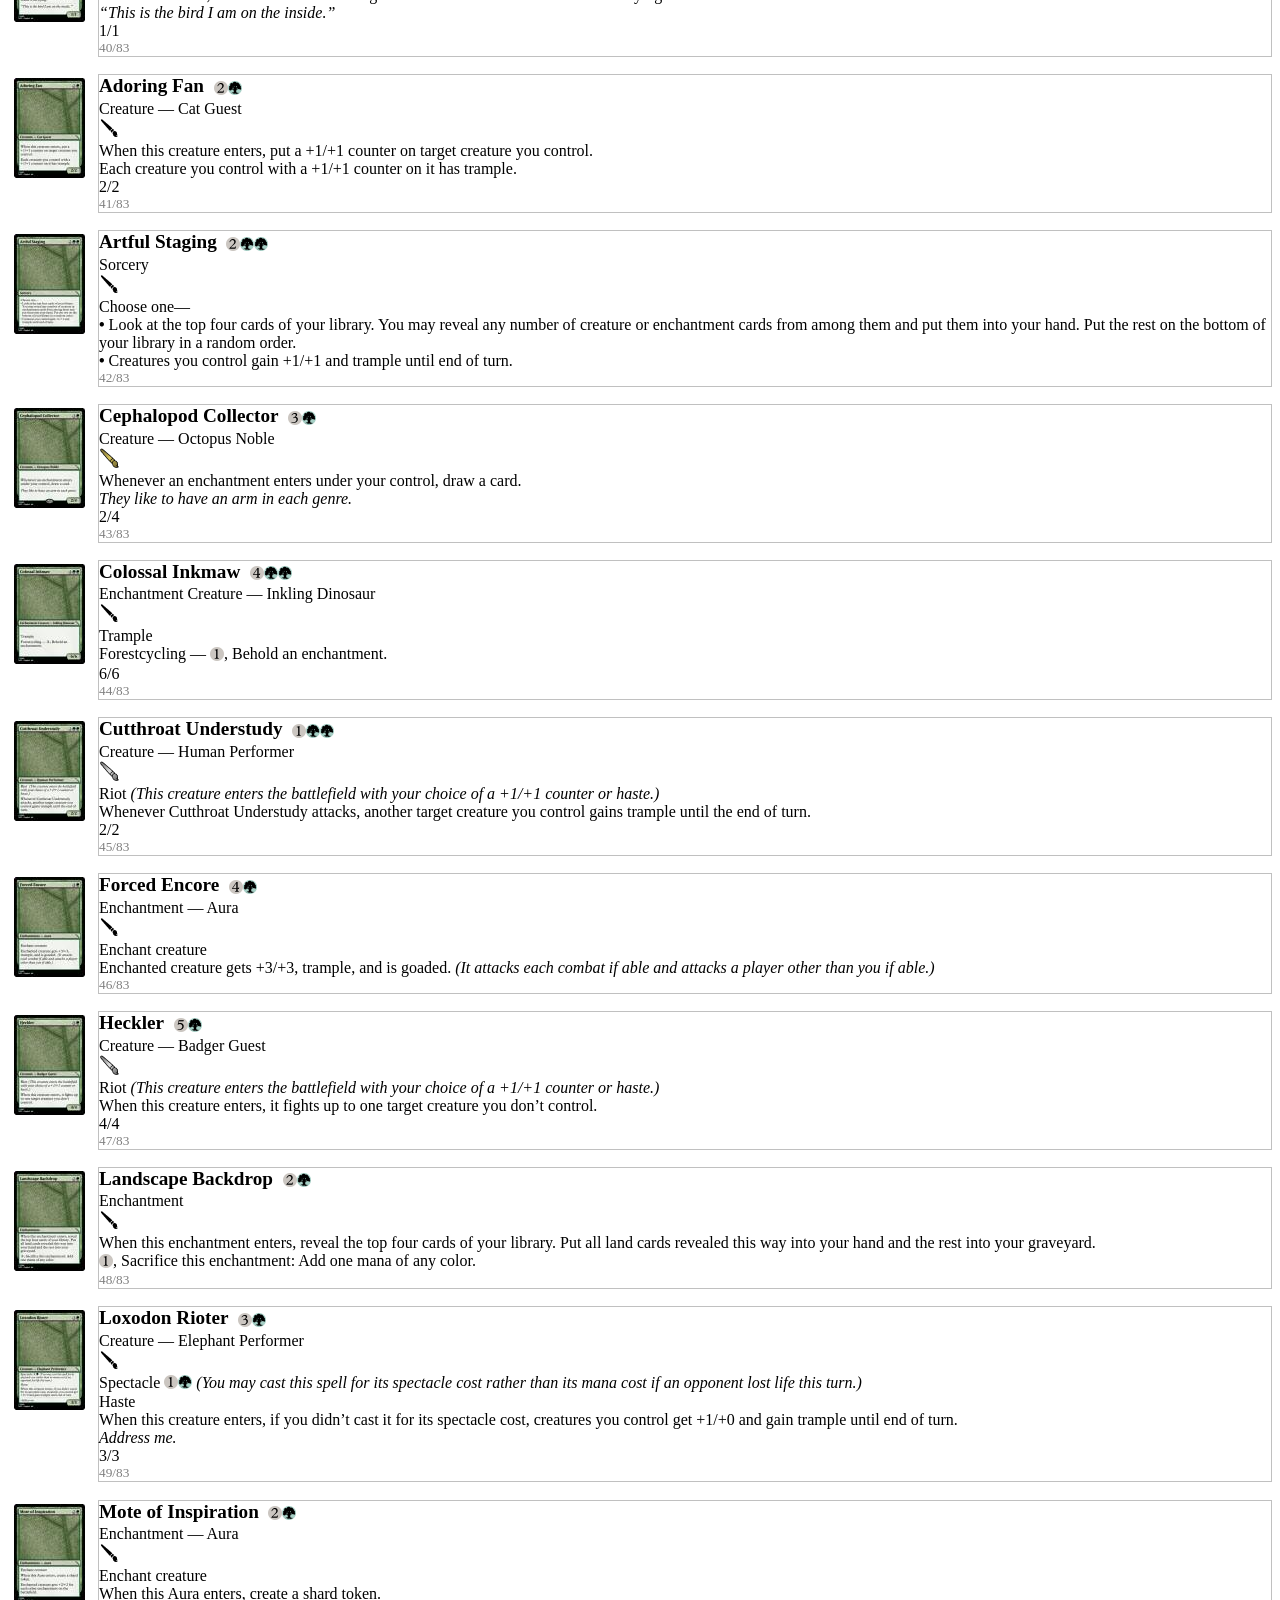
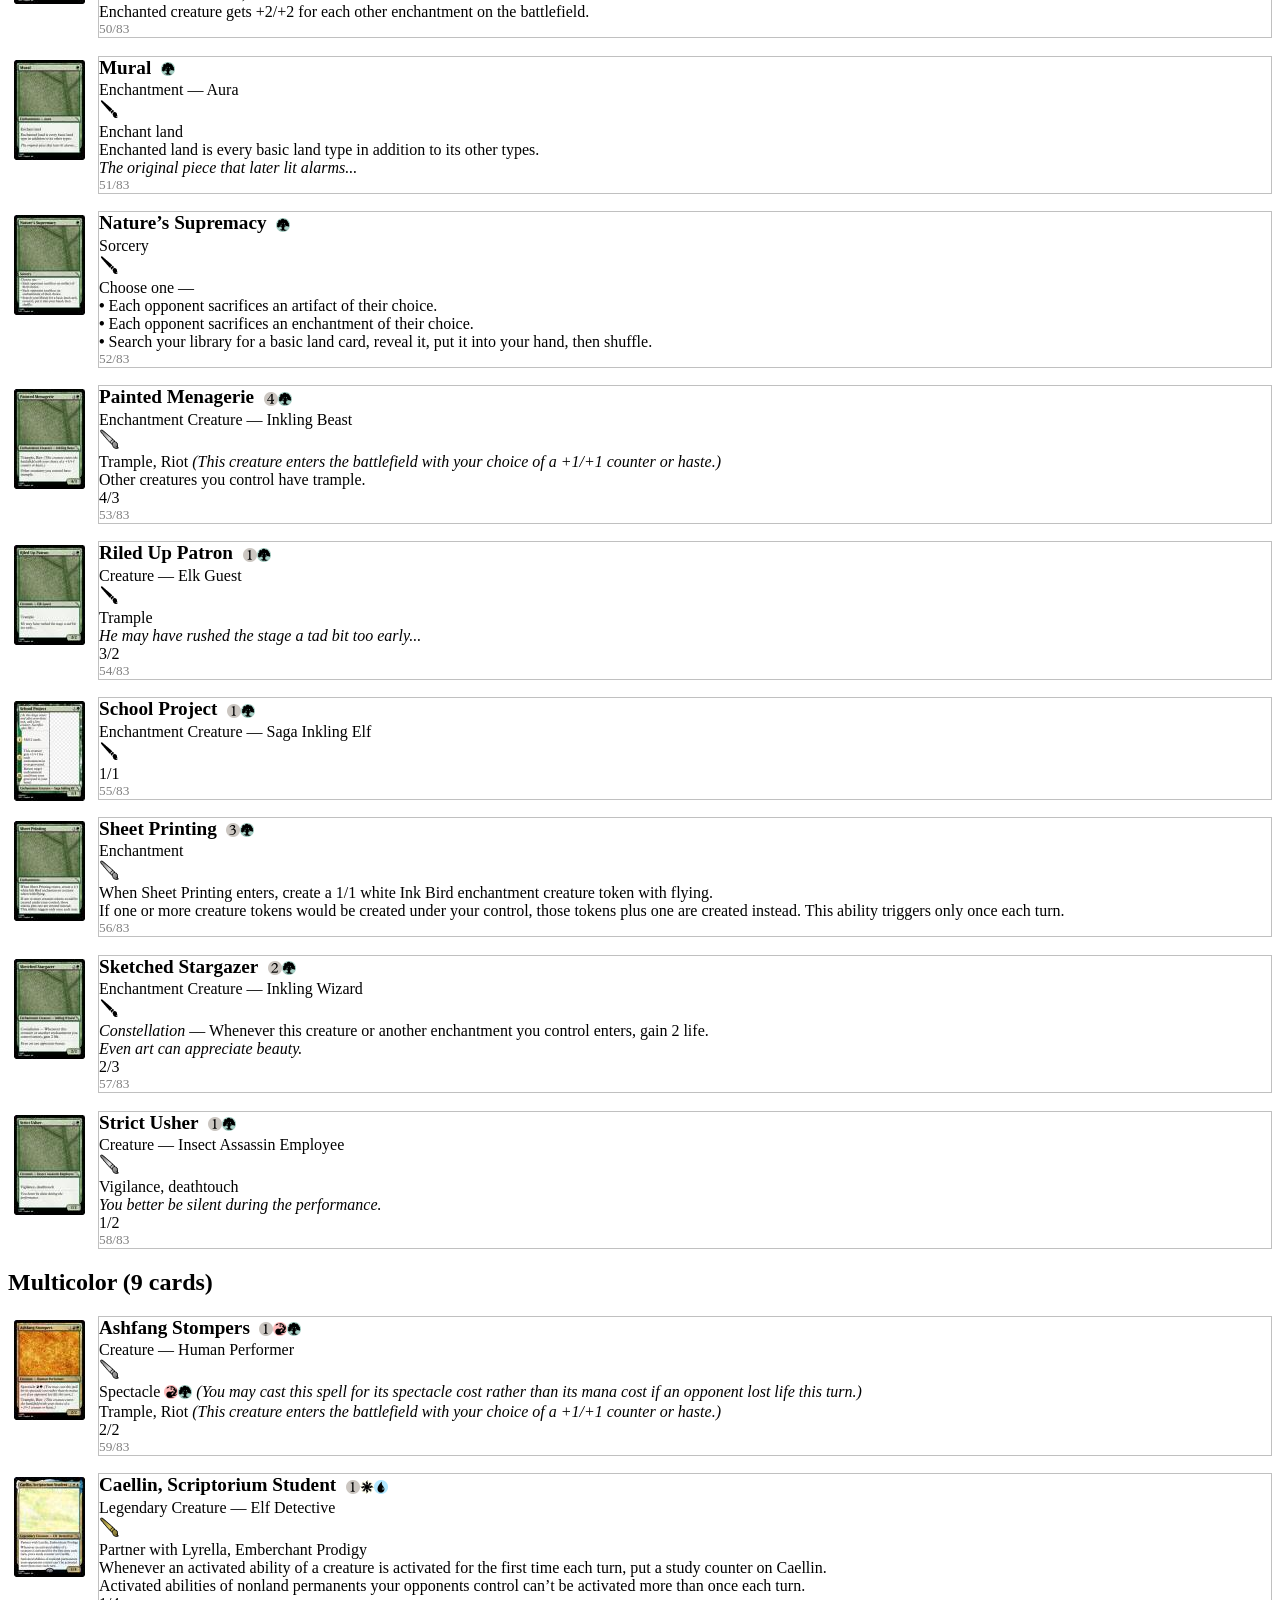
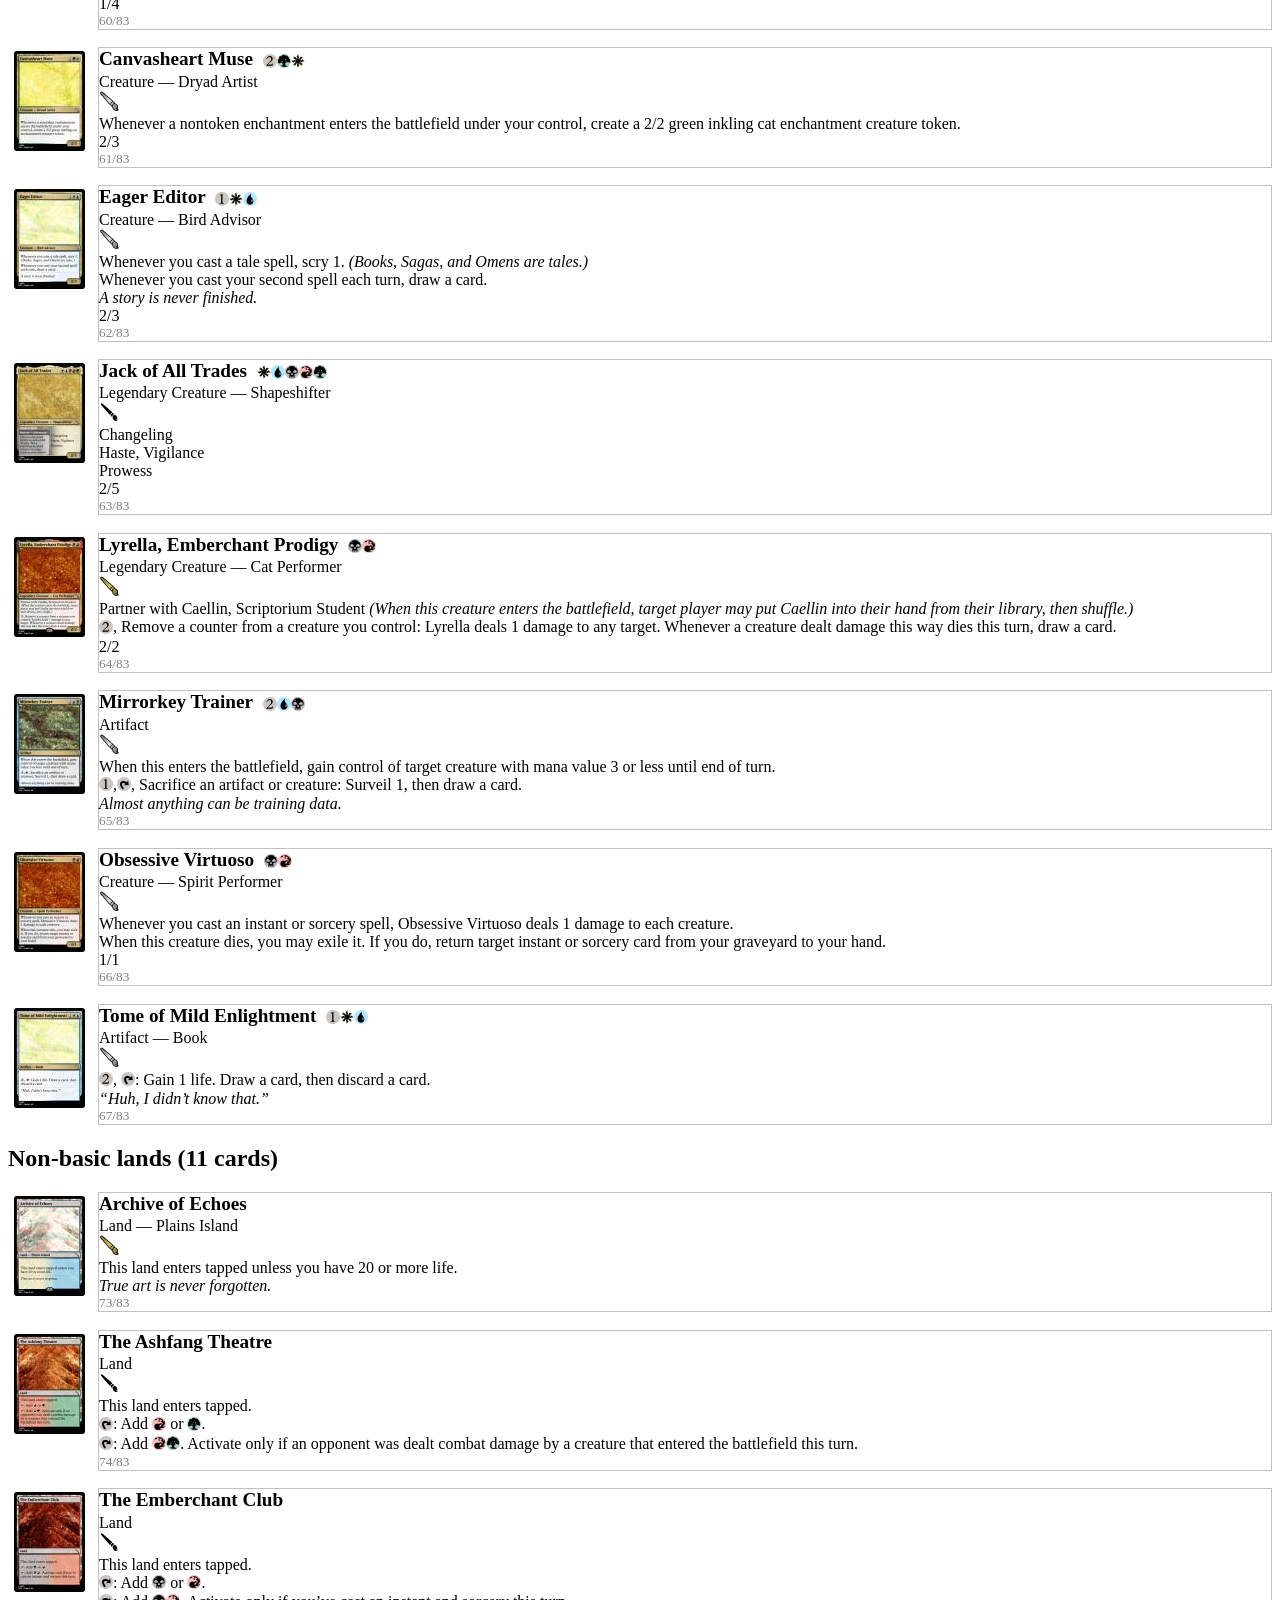
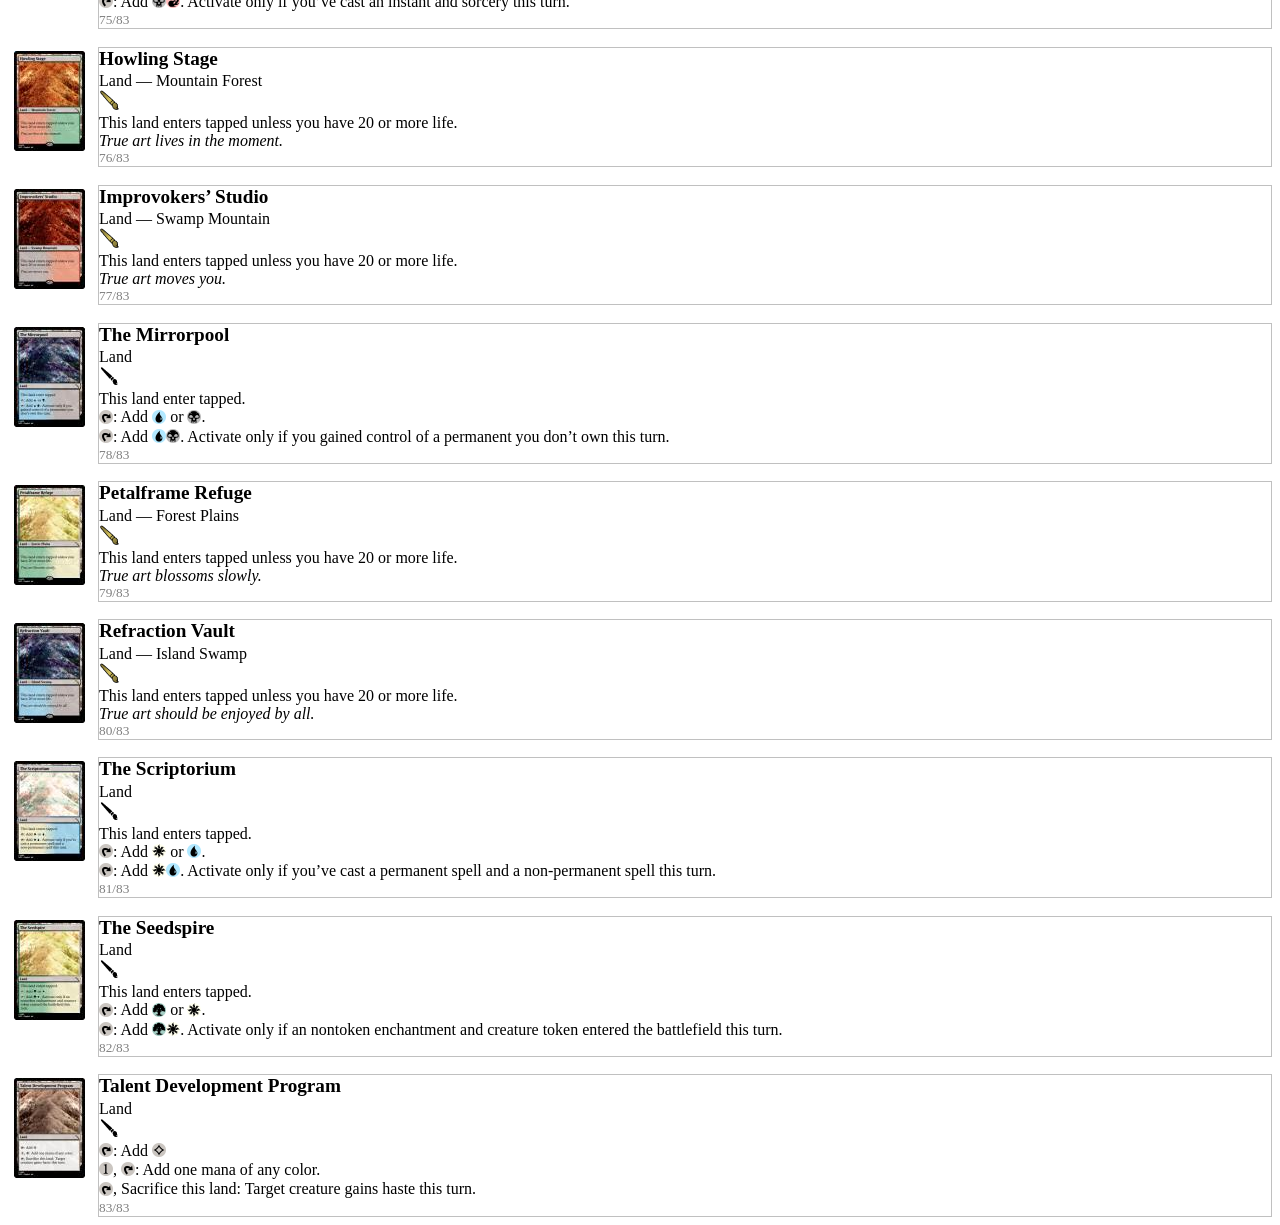
==== commit a571c5ab: "finished white commons" ====
--- a/index.html
+++ b/index.html
@@ -2,22 +2,24 @@
 <html lang='en'>
  <head>
   <title>Notrecion</title>
-	<meta name='viewport' content='width=device-width, initial-scale=1'>
   <link rel='stylesheet' type='text/css' href='index-files/style.css'>
   <link rel='shortcut icon' type='image/png' href='index-files/set-icon.png'>
   <script type='text/javascript' src='index-files/script.js'></script>
+  <style type='text/css'>
+   body {
+     background: rgb(255,255,255);
+     color:      rgb(0,0,0);
+     font-family: serif;
+   }
+  </style>
  </head>
  <body class='with-previews'>
-	<div class='page-shell'>
-	 <header class='hero'>
-		<img src='index-files/set-symbol.png' alt='' class='set-symbol'>
-		<h1>Notrecion</h1>
-		<p class='hero-copy'>A compact card gallery for the set, rebuilt with a cleaner frame, better spacing, and a layout that adapts to any screen.</p>
-		<div class='copyright'></div>
-		<div class='description'></div>
-	 </header>
-	 <main class='catalog'>
-  <h2>White (10 cards)</h2><ul class='cards'><li class='card'>
+  <img src='index-files/set-symbol.png' alt='' class='set-symbol'>
+  <h1>Notrecion</h1>
+  <div class='copyright'></div>
+  <div class='description'></div>
+  
+  <h2>White (16 cards)</h2><ul class='cards'><li class='card'>
 	     <a href='index-files/card54.jpg'><img src='index-files/card-preview54.jpg' alt='' class='card-image'></a>
 	          <span class='name'    >Alluring Model</span><span class='casting-cost' ><img src='index-files/magic-mana-small-1.png' alt='1' width='14' height='14'><img src='index-files/magic-mana-small-W.png' alt='W' width='14' height='14'></span>
 	     
@@ -26,7 +28,7 @@
 	     <span class='rule-text'    >This creature gets +1/+1 for each other enchantment you control.</span>
 	     <span class='flavor-text'  >&#8220;This would be more exciting if I wasn&#8217;t so stressed.&#8221; &#8212; Seedspire Student</span>
 	     <span class='pt'           >0/2</span>
-	     <span class='card-number'  >1/76</span>
+	     <span class='card-number'  >1/83</span>
 	  </li><li class='card'>
 	     <a href='index-files/card19.jpg'><img src='index-files/card-preview19.jpg' alt='' class='card-image'></a>
 	          <span class='name'    >Bestial Art Enjoyer</span><span class='casting-cost' ><img src='index-files/magic-mana-small-2.png' alt='2' width='14' height='14'><img src='index-files/magic-mana-small-W.png' alt='W' width='14' height='14'></span>
@@ -36,17 +38,17 @@
 	     <span class='rule-text'    >At your end step, draw a card if you control a enchantment. If you don&#8217;t control an enchantment, create a 2/2 green inkling cat enchantment creature token.</span>
 	     <span class='flavor-text'  ></span>
 	     <span class='pt'           >1/1</span>
-	     <span class='card-number'  >2/76</span>
+	     <span class='card-number'  >2/83</span>
 	  </li><li class='card'>
 	     <a href='index-files/card53.jpg'><img src='index-files/card-preview53.jpg' alt='' class='card-image'></a>
 	          <span class='name'    >Bookstore Browser</span><span class='casting-cost' ><img src='index-files/magic-mana-small-W.png' alt='W' width='14' height='14'></span>
 	     
 	     <span class='type'         >Creature &#8212; Human Guest </span>
 	     <span class='rarity'       ><img src='index-files/set-symbol-common.png' alt='C' title='common'></span>
-	     <span class='rule-text'    >When this creature enters, if you&#8217;ve cast a tale spell this turn, create a Treasure token. <i>(Adventures, Omens, and Sagas are tales.)</i></span>
+	     <span class='rule-text'    >When this creature enters, if you&#8217;ve cast a tale spell this turn, create a Treasure token. <i>(Books, Sagas, and Omens are tales.)</i></span>
 	     <span class='flavor-text'  >They&#8217;re going to be here for hours.</span>
 	     <span class='pt'           >1/2</span>
-	     <span class='card-number'  >3/76</span>
+	     <span class='card-number'  >3/83</span>
 	  </li><li class='card'>
 	     <a href='index-files/card14.jpg'><img src='index-files/card-preview14.jpg' alt='' class='card-image'></a>
 	          <span class='name'    >Capture Likeness</span><span class='casting-cost' ><img src='index-files/magic-mana-small-W.png' alt='W' width='14' height='14'></span>
@@ -57,7 +59,40 @@
 Enchanted creature is a Shard enchantment with &#8220;<span class="symbol"><img src='index-files/magic-mana-small-2.png' alt='2' width='14' height='14'></span>, Sacrifice this enchantment: Scry 1, then draw a card&#8221; and loses all other card types and abilities.</span>
 	     <span class='flavor-text'  ></span>
 	     <span class='pt'           ></span>
-	     <span class='card-number'  >4/76</span>
+	     <span class='card-number'  >4/83</span>
+	  </li><li class='card'>
+	     <a href='index-files/card80.jpg'><img src='index-files/card-preview80.jpg' alt='' class='card-image'></a>
+	          <span class='name'    >Cautionary Fable</span><span class='casting-cost' ><img src='index-files/magic-mana-small-2.png' alt='2' width='14' height='14'><img src='index-files/magic-mana-small-W.png' alt='W' width='14' height='14'></span>
+	     
+	     <span class='type'         >Enchantment &#8212; Aura </span>
+	     <span class='rarity'       ><img src='index-files/set-symbol-common.png' alt='C' title='common'></span>
+	     <span class='rule-text'    >Enchant creature<br>
+Enchanted creature can&#8217;t attack or block.<br>
+<span class="symbol"><img src='index-files/magic-mana-small-4.png' alt='4' width='14' height='14'><img src='index-files/magic-mana-small-W.png' alt='W' width='14' height='14'></span>: Exile enchanted creature. Create a Book token. <i>(It&#8217;s an artifact with &#8220;Your maximum hand size increases by 1.&#8221; and &#8220;<span class="symbol"><img src='index-files/magic-mana-small-1.png' alt='1' width='14' height='14'></span>, <span class="symbol"><img src='index-files/magic-mana-small-T.png' alt='T' width='14' height='14'></span>, Sacrifice this artifact: Look at the top three cards of your library, then put them back in any order.&#8221;)</i></span>
+	     <span class='flavor-text'  ></span>
+	     <span class='pt'           ></span>
+	     <span class='card-number'  >5/83</span>
+	  </li><li class='card'>
+	     <a href='index-files/card77.jpg'><img src='index-files/card-preview77.jpg' alt='' class='card-image'></a>
+	          <span class='name'    >Engrossing Story</span><span class='casting-cost' ><img src='index-files/magic-mana-small-1.png' alt='1' width='14' height='14'><img src='index-files/magic-mana-small-W.png' alt='W' width='14' height='14'></span>
+	     
+	     <span class='type'         >Instant</span>
+	     <span class='rarity'       ><img src='index-files/set-symbol-common.png' alt='C' title='common'></span>
+	     <span class='rule-text'    >Prevent all combat damage that would be dealt this turn.<br>
+ <span class="symbol"><img src='index-files/magic-mana-small-3.png' alt='3' width='14' height='14'></span>, Discard this card: Search your library for a book, saga, or card that has an omen, reveal it, and put it into your hand, then shuffle.</span>
+	     <span class='flavor-text'  ></span>
+	     <span class='pt'           ></span>
+	     <span class='card-number'  >6/83</span>
+	  </li><li class='card'>
+	     <a href='index-files/card81.jpg'><img src='index-files/card-preview81.jpg' alt='' class='card-image'></a>
+	          <span class='name'    >Forgetful Researcher</span><span class='casting-cost' ><img src='index-files/magic-mana-small-2.png' alt='2' width='14' height='14'><img src='index-files/magic-mana-small-W.png' alt='W' width='14' height='14'></span>
+	     
+	     <span class='type'         >Creature &#8212; Elephant Advisor </span>
+	     <span class='rarity'       ><img src='index-files/set-symbol-common.png' alt='C' title='common'></span>
+	     <span class='rule-text'    >When this creature enters, exile up to one target card from a graveyard.</span>
+	     <span class='flavor-text'  ></span>
+	     <span class='pt'           >2/3</span>
+	     <span class='card-number'  >7/83</span>
 	  </li><li class='card'>
 	     <a href='index-files/card58.jpg'><img src='index-files/card-preview58.jpg' alt='' class='card-image'></a>
 	          <span class='name'    >Memorial Sculpture</span><span class='casting-cost' ><img src='index-files/magic-mana-small-3.png' alt='3' width='14' height='14'><img src='index-files/magic-mana-small-W.png' alt='W' width='14' height='14'></span>
@@ -67,7 +102,7 @@
 	     <span class='rule-text'    >Return target creature card from your graveyard to the battlefield. Create a Shard token. <i>(It&#8217;s an enchantment with &#8220;<span class="symbol"><img src='index-files/magic-mana-small-2.png' alt='2' width='14' height='14'></span>, Sacrifice this enchantment: Scry 1, then draw a card.&#8221;)</i></span>
 	     <span class='flavor-text'  ></span>
 	     <span class='pt'           ></span>
-	     <span class='card-number'  >5/76</span>
+	     <span class='card-number'  >8/83</span>
 	  </li><li class='card'>
 	     <a href='index-files/card56.jpg'><img src='index-files/card-preview56.jpg' alt='' class='card-image'></a>
 	          <span class='name'    >Migratory Triptych</span><span class='casting-cost' ><img src='index-files/magic-mana-small-3.png' alt='3' width='14' height='14'><img src='index-files/magic-mana-small-W.png' alt='W' width='14' height='14'></span>
@@ -77,7 +112,7 @@
 	     <span class='rule-text'    ></span>
 	     <span class='flavor-text'  ></span>
 	     <span class='pt'           ></span>
-	     <span class='card-number'  >6/76</span>
+	     <span class='card-number'  >9/83</span>
 	  </li><li class='card'>
 	     <a href='index-files/card46.jpg'><img src='index-files/card-preview46.jpg' alt='' class='card-image'></a>
 	          <span class='name'    >Ode to War</span><span class='casting-cost' ><img src='index-files/magic-mana-small-3.png' alt='3' width='14' height='14'><img src='index-files/magic-mana-small-W.png' alt='W' width='14' height='14'><img src='index-files/magic-mana-small-W.png' alt='W' width='14' height='14'></span>
@@ -85,10 +120,10 @@
 	     <span class='type'         >Sorcery</span>
 	     <span class='rarity'       ><img src='index-files/set-symbol-rare.png' alt='R' title='rare'></span>
 	     <span class='rule-text'    >Destroy all creatures.<br>
-Talecycling <span class="symbol"><img src='index-files/magic-mana-small-1.png' alt='1' width='14' height='14'><img src='index-files/magic-mana-small-U.png' alt='U' width='14' height='14'><img src='index-files/magic-mana-small-U.png' alt='U' width='14' height='14'></span> <i>(<span class="symbol"><img src='index-files/magic-mana-small-1.png' alt='1' width='14' height='14'><img src='index-files/magic-mana-small-U.png' alt='U' width='14' height='14'><img src='index-files/magic-mana-small-U.png' alt='U' width='14' height='14'></span>, Discard this card: Search your library for a Tale card, reveal it, and put it into your hand, then shuffle.)</i></span>
-	     <span class='flavor-text'  ></span>
-	     <span class='pt'           ></span>
-	     <span class='card-number'  >7/76</span>
+ <span class="symbol"><img src='index-files/magic-mana-small-1.png' alt='1' width='14' height='14'><img src='index-files/magic-mana-small-U.png' alt='U' width='14' height='14'><img src='index-files/magic-mana-small-U.png' alt='U' width='14' height='14'></span>, Discard this card: Search your library for a book, saga, or card that has an omen, reveal it, and put it into your hand, then shuffle.</span>
+	     <span class='flavor-text'  ></span>
+	     <span class='pt'           ></span>
+	     <span class='card-number'  >10/83</span>
 	  </li><li class='card'>
 	     <a href='index-files/card55.jpg'><img src='index-files/card-preview55.jpg' alt='' class='card-image'></a>
 	          <span class='name'    >Passionate Painter</span><span class='casting-cost' ><img src='index-files/magic-mana-small-2.png' alt='2' width='14' height='14'><img src='index-files/magic-mana-small-W.png' alt='W' width='14' height='14'></span>
@@ -98,7 +133,40 @@
 	     <span class='rule-text'    >This creature has lifelink as long as you control an enchantment or there is an enchantment card in your graveyard. <i>(Damage dealt by this creature also causes you to gain that much life.)</i></span>
 	     <span class='flavor-text'  ></span>
 	     <span class='pt'           >3/2</span>
-	     <span class='card-number'  >8/76</span>
+	     <span class='card-number'  >11/83</span>
+	  </li><li class='card'>
+	     <a href='index-files/card82.jpg'><img src='index-files/card-preview82.jpg' alt='' class='card-image'></a>
+	          <span class='name'    >Scribe of Enduring Knowledge</span><span class='casting-cost' ><img src='index-files/magic-mana-small-5.png' alt='5' width='14' height='14'><img src='index-files/magic-mana-small-W.png' alt='W' width='14' height='14'></span>
+	     
+	     <span class='type'         >Creature &#8212; Bird Advisor </span>
+	     <span class='rarity'       ><img src='index-files/set-symbol-common.png' alt='C' title='common'></span>
+	     <span class='rule-text'    >Flying<br>
+When this creature enters, create two Book tokens. Gain 3 life.</span>
+	     <span class='flavor-text'  ></span>
+	     <span class='pt'           >3/3</span>
+	     <span class='card-number'  >12/83</span>
+	  </li><li class='card'>
+	     <a href='index-files/card79.jpg'><img src='index-files/card-preview79.jpg' alt='' class='card-image'></a>
+	          <span class='name'    >Scriptorium Studier</span><span class='casting-cost' ><img src='index-files/magic-mana-small-1.png' alt='1' width='14' height='14'><img src='index-files/magic-mana-small-W.png' alt='W' width='14' height='14'></span>
+	     
+	     <span class='type'         >Creature &#8212; Human Advisor </span>
+	     <span class='rarity'       ><img src='index-files/set-symbol-common.png' alt='C' title='common'></span>
+	     <span class='rule-text'    >When this creature enters, create a Book token. <i>(It&#8217;s an artifact with &#8220;Your maximum hand size increases by 1.&#8221; and &#8220;<span class="symbol"><img src='index-files/magic-mana-small-1.png' alt='1' width='14' height='14'></span>, <span class="symbol"><img src='index-files/magic-mana-small-T.png' alt='T' width='14' height='14'></span>, Sacrifice this artifact: Look at the top three cards of your library, then put them back in any order.&#8221;)</i></span>
+	     <span class='flavor-text'  ></span>
+	     <span class='pt'           >1/2</span>
+	     <span class='card-number'  >13/83</span>
+	  </li><li class='card'>
+	     <a href='index-files/card76.jpg'><img src='index-files/card-preview76.jpg' alt='' class='card-image'></a>
+	          <span class='name'    >Serene Grace</span><span class='casting-cost' ><img src='index-files/magic-mana-small-1.png' alt='1' width='14' height='14'><img src='index-files/magic-mana-small-W.png' alt='W' width='14' height='14'></span>
+	     
+	     <span class='type'         >Enchantment</span>
+	     <span class='rarity'       ><img src='index-files/set-symbol-uncommon.png' alt='U' title='uncommon'></span>
+	     <span class='rule-text'    >Flash<br>
+When this enchantment enters or leaves the battlefield, prevent all combat damage that would be dealt by target unblocked creature this turn.<br>
+<span class="symbol"><img src='index-files/magic-mana-small-1.png' alt='1' width='14' height='14'><img src='index-files/magic-mana-small-W.png' alt='W' width='14' height='14'></span>, Sacrifice this enchantment: Gain 3 life</span>
+	     <span class='flavor-text'  ></span>
+	     <span class='pt'           ></span>
+	     <span class='card-number'  >14/83</span>
 	  </li><li class='card'>
 	     <a href='index-files/card57.jpg'><img src='index-files/card-preview57.jpg' alt='' class='card-image'></a>
 	          <span class='name'    >Uncompromising Realism</span><span class='casting-cost' ><img src='index-files/magic-mana-small-2.png' alt='2' width='14' height='14'><img src='index-files/magic-mana-small-W.png' alt='W' width='14' height='14'><img src='index-files/magic-mana-small-W.png' alt='W' width='14' height='14'></span>
@@ -108,18 +176,18 @@
 	     <span class='rule-text'    >Exile up to one target creature and up to one other target nonland noncreature permanent until this leaves.</span>
 	     <span class='flavor-text'  >The only way to ensure perfection.</span>
 	     <span class='pt'           ></span>
-	     <span class='card-number'  >9/76</span>
+	     <span class='card-number'  >15/83</span>
 	  </li><li class='card'>
 	     <a href='index-files/card42.jpg'><img src='index-files/card-preview42.jpg' alt='' class='card-image'></a>
 	          <span class='name'    >Visual Archivist</span><span class='casting-cost' ><img src='index-files/magic-mana-small-3.png' alt='3' width='14' height='14'><img src='index-files/magic-mana-small-W.png' alt='W' width='14' height='14'><img src='index-files/magic-mana-small-W.png' alt='W' width='14' height='14'></span>
 	     
 	     <span class='type'         >Creature &#8212; Bird Advisor </span>
 	     <span class='rarity'       ><img src='index-files/set-symbol-common.png' alt='C' title='common'></span>
-	     <span class='rule-text'    >When this enters, create 2 shard tokens.<br>
-Plainscycling &#8212; <span class="symbol"><img src='index-files/magic-mana-small-1.png' alt='1' width='14' height='14'></span>, Behold a tale</span>
+	     <span class='rule-text'    >When this enters, create 2 Shard tokens. <i>(They&#8217;re enchantments with &#8220;<span class="symbol"><img src='index-files/magic-mana-small-2.png' alt='2' width='14' height='14'></span>, Sacrifice this enchantment: Scry 1, then draw a card.&#8221;)</i><br>
+Plainscycling &#8212; <span class="symbol"><img src='index-files/magic-mana-small-1.png' alt='1' width='14' height='14'></span>, Behold a tale <i>(Books, Sagas, and Omens are tales.)</i></span>
 	     <span class='flavor-text'  ></span>
 	     <span class='pt'           >2/3</span>
-	     <span class='card-number'  >10/76</span>
+	     <span class='card-number'  >16/83</span>
 	  </li></ul><h2>Blue (3 cards)</h2><ul class='cards'><li class='card'>
 	     <a href='index-files/card43.jpg'><img src='index-files/card-preview43.jpg' alt='' class='card-image'></a>
 	          <span class='name'    >Droning Lecturer</span><span class='casting-cost' ><img src='index-files/magic-mana-small-4.png' alt='4' width='14' height='14'><img src='index-files/magic-mana-small-U.png' alt='U' width='14' height='14'></span>
@@ -130,7 +198,7 @@
 Islandcycling &#8212; <span class="symbol"><img src='index-files/magic-mana-small-1.png' alt='1' width='14' height='14'></span>, Behold an artifact</span>
 	     <span class='flavor-text'  ></span>
 	     <span class='pt'           >3/4</span>
-	     <span class='card-number'  >11/76</span>
+	     <span class='card-number'  >17/83</span>
 	  </li><li class='card'>
 	     <a href='index-files/card12.jpg'><img src='index-files/card-preview12.jpg' alt='' class='card-image'></a>
 	          <span class='name'    >Longwinded Tale</span><span class='casting-cost' ><img src='index-files/magic-mana-small-U.png' alt='U' width='14' height='14'></span>
@@ -140,7 +208,7 @@
 	     <span class='rule-text'    ></span>
 	     <span class='flavor-text'  ></span>
 	     <span class='pt'           ></span>
-	     <span class='card-number'  >12/76</span>
+	     <span class='card-number'  >18/83</span>
 	  </li><li class='card'>
 	     <a href='index-files/card39.jpg'><img src='index-files/card-preview39.jpg' alt='' class='card-image'></a>
 	          <span class='name'    >Misinformation Campaign</span><span class='casting-cost' ><img src='index-files/magic-mana-small-2.png' alt='2' width='14' height='14'><img src='index-files/magic-mana-small-U.png' alt='U' width='14' height='14'></span>
@@ -150,7 +218,7 @@
 	     <span class='rule-text'    ></span>
 	     <span class='flavor-text'  ></span>
 	     <span class='pt'           ></span>
-	     <span class='card-number'  >13/76</span>
+	     <span class='card-number'  >19/83</span>
 	  </li></ul><h2>Black (5 cards)</h2><ul class='cards'><li class='card'>
 	     <a href='index-files/card71.jpg'><img src='index-files/card-preview71.jpg' alt='' class='card-image'></a>
 	          <span class='name'    >Ear Worm</span><span class='casting-cost' ><img src='index-files/magic-mana-small-3.png' alt='3' width='14' height='14'><img src='index-files/magic-mana-small-B.png' alt='B' width='14' height='14'></span>
@@ -161,7 +229,7 @@
 Flashback <span class="symbol"><img src='index-files/magic-mana-small-4.png' alt='4' width='14' height='14'><img src='index-files/magic-mana-small-B.png' alt='B' width='14' height='14'><img src='index-files/magic-mana-small-B.png' alt='B' width='14' height='14'></span> <i>(You may cast this card from your graveyard for its flashback cost. Then exile it.)</i></span>
 	     <span class='flavor-text'  ></span>
 	     <span class='pt'           ></span>
-	     <span class='card-number'  >14/76</span>
+	     <span class='card-number'  >20/83</span>
 	  </li><li class='card'>
 	     <a href='index-files/card0.jpg'><img src='index-files/card-preview0.jpg' alt='' class='card-image'></a>
 	          <span class='name'    >Model: Ouroboros </span><span class='casting-cost' ><img src='index-files/magic-mana-small-B.png' alt='B' width='14' height='14'></span>
@@ -171,7 +239,7 @@
 	     <span class='rule-text'    >Storm</span>
 	     <span class='flavor-text'  ></span>
 	     <span class='pt'           >1/1</span>
-	     <span class='card-number'  >15/76</span>
+	     <span class='card-number'  >21/83</span>
 	  </li><li class='card'>
 	     <a href='index-files/card13.jpg'><img src='index-files/card-preview13.jpg' alt='' class='card-image'></a>
 	          <span class='name'    >Partition Data</span><span class='casting-cost' ><img src='index-files/magic-mana-small-B.png' alt='B' width='14' height='14'></span>
@@ -183,7 +251,7 @@
 Draw a card.</span>
 	     <span class='flavor-text'  ></span>
 	     <span class='pt'           ></span>
-	     <span class='card-number'  >16/76</span>
+	     <span class='card-number'  >22/83</span>
 	  </li><li class='card'>
 	     <a href='index-files/card44.jpg'><img src='index-files/card-preview44.jpg' alt='' class='card-image'></a>
 	          <span class='name'    >Reacquisition Construct</span><span class='casting-cost' ><img src='index-files/magic-mana-small-4.png' alt='4' width='14' height='14'><img src='index-files/magic-mana-small-B.png' alt='B' width='14' height='14'></span>
@@ -195,7 +263,7 @@
 Swampcycling <span class="symbol"><img src='index-files/magic-mana-small-1.png' alt='1' width='14' height='14'></span>. Activate only if you&#8217;ve sacrificed a permanent this turn.</span>
 	     <span class='flavor-text'  ></span>
 	     <span class='pt'           >4/3</span>
-	     <span class='card-number'  >17/76</span>
+	     <span class='card-number'  >23/83</span>
 	  </li><li class='card'>
 	     <a href='index-files/card70.jpg'><img src='index-files/card-preview70.jpg' alt='' class='card-image'></a>
 	          <span class='name'    >Tritone</span><span class='casting-cost' ><img src='index-files/magic-mana-small-2.png' alt='2' width='14' height='14'><img src='index-files/magic-mana-small-B.png' alt='B' width='14' height='14'></span>
@@ -206,7 +274,7 @@
 Destroy target creature.</span>
 	     <span class='flavor-text'  >The interval of the devil shreds harder than expected.</span>
 	     <span class='pt'           ></span>
-	     <span class='card-number'  >18/76</span>
+	     <span class='card-number'  >24/83</span>
 	  </li></ul><h2>Red (15 cards)</h2><ul class='cards'><li class='card'>
 	     <a href='index-files/card68.jpg'><img src='index-files/card-preview68.jpg' alt='' class='card-image'></a>
 	          <span class='name'    >Brash Patron</span><span class='casting-cost' ><img src='index-files/magic-mana-small-3.png' alt='3' width='14' height='14'><img src='index-files/magic-mana-small-R.png' alt='R' width='14' height='14'></span>
@@ -218,7 +286,7 @@
 Whenever this creature attacks, you may discard a card. If you do, draw a card.</span>
 	     <span class='flavor-text'  ></span>
 	     <span class='pt'           >2/1</span>
-	     <span class='card-number'  >19/76</span>
+	     <span class='card-number'  >25/83</span>
 	  </li><li class='card'>
 	     <a href='index-files/card27.jpg'><img src='index-files/card-preview27.jpg' alt='' class='card-image'></a>
 	          <span class='name'    >Clear the Stage</span><span class='casting-cost' ><img src='index-files/magic-mana-small-R.png' alt='R' width='14' height='14'></span>
@@ -229,7 +297,7 @@
 Draw a card.</span>
 	     <span class='flavor-text'  ></span>
 	     <span class='pt'           ></span>
-	     <span class='card-number'  >20/76</span>
+	     <span class='card-number'  >26/83</span>
 	  </li><li class='card'>
 	     <a href='index-files/card69.jpg'><img src='index-files/card-preview69.jpg' alt='' class='card-image'></a>
 	          <span class='name'    >Ill-tamed Lion</span><span class='casting-cost' ><img src='index-files/magic-mana-small-2.png' alt='2' width='14' height='14'><img src='index-files/magic-mana-small-R.png' alt='R' width='14' height='14'></span>
@@ -240,7 +308,7 @@
 Unleash <i>(You may have this creature enter the battlefield with a +1/+1 counter on it. It can&#8217;t block as long as it has a +1/+1 counter on it.)</i></span>
 	     <span class='flavor-text'  >More than just whips can crack</span>
 	     <span class='pt'           >3/2</span>
-	     <span class='card-number'  >21/76</span>
+	     <span class='card-number'  >27/83</span>
 	  </li><li class='card'>
 	     <a href='index-files/card74.jpg'><img src='index-files/card-preview74.jpg' alt='' class='card-image'></a>
 	          <span class='name'    >Improvisational Neonate</span><span class='casting-cost' ><img src='index-files/magic-mana-small-2.png' alt='2' width='14' height='14'><img src='index-files/magic-mana-small-R.png' alt='R' width='14' height='14'></span>
@@ -250,7 +318,7 @@
 	     <span class='rule-text'    >Whenever you cast an instant or sorcery spell, this creature deals 2 damage to each opponent.</span>
 	     <span class='flavor-text'  >Their scales could use some work.</span>
 	     <span class='pt'           >2/2</span>
-	     <span class='card-number'  >22/76</span>
+	     <span class='card-number'  >28/83</span>
 	  </li><li class='card'>
 	     <a href='index-files/card62.jpg'><img src='index-files/card-preview62.jpg' alt='' class='card-image'></a>
 	          <span class='name'    >Lava Dart</span><span class='casting-cost' ><img src='index-files/magic-mana-small-R.png' alt='R' width='14' height='14'></span>
@@ -261,7 +329,7 @@
 Flashback&#8212;Sacrifice a Mountain. <i>(You may cast this card from your graveyard for its flashback cost. Then exile it.)</i></span>
 	     <span class='flavor-text'  ></span>
 	     <span class='pt'           ></span>
-	     <span class='card-number'  >23/76</span>
+	     <span class='card-number'  >29/83</span>
 	  </li><li class='card'>
 	     <a href='index-files/card67.jpg'><img src='index-files/card-preview67.jpg' alt='' class='card-image'></a>
 	          <span class='name'    >Light Up the Stage</span><span class='casting-cost' ><img src='index-files/magic-mana-small-2.png' alt='2' width='14' height='14'><img src='index-files/magic-mana-small-R.png' alt='R' width='14' height='14'></span>
@@ -272,7 +340,7 @@
 Exile the top two cards of your library. Until the end of your next turn, you may play those cards.</span>
 	     <span class='flavor-text'  ></span>
 	     <span class='pt'           ></span>
-	     <span class='card-number'  >24/76</span>
+	     <span class='card-number'  >30/83</span>
 	  </li><li class='card'>
 	     <a href='index-files/card22.jpg'><img src='index-files/card-preview22.jpg' alt='' class='card-image'></a>
 	          <span class='name'    >Reckless Stuntman</span><span class='casting-cost' ><img src='index-files/magic-mana-small-1.png' alt='1' width='14' height='14'><img src='index-files/magic-mana-small-R.png' alt='R' width='14' height='14'></span>
@@ -284,7 +352,7 @@
 At the beginning of the end step, sacrifice this creature.</span>
 	     <span class='flavor-text'  ></span>
 	     <span class='pt'           >4/1</span>
-	     <span class='card-number'  >25/76</span>
+	     <span class='card-number'  >31/83</span>
 	  </li><li class='card'>
 	     <a href='index-files/card75.jpg'><img src='index-files/card-preview75.jpg' alt='' class='card-image'></a>
 	          <span class='name'    >Record Collector</span><span class='casting-cost' ><img src='index-files/magic-mana-small-3.png' alt='3' width='14' height='14'><img src='index-files/magic-mana-small-R.png' alt='R' width='14' height='14'></span>
@@ -294,7 +362,7 @@
 	     <span class='rule-text'    >When this creature enters, return target instant or sorcery card from your graveyard to your hand.</span>
 	     <span class='flavor-text'  >&#8220;Ah yes... I remember that tune.&#8221;</span>
 	     <span class='pt'           >2/2</span>
-	     <span class='card-number'  >26/76</span>
+	     <span class='card-number'  >32/83</span>
 	  </li><li class='card'>
 	     <a href='index-files/card60.jpg'><img src='index-files/card-preview60.jpg' alt='' class='card-image'></a>
 	          <span class='name'    >Rousing Provocateur</span><span class='casting-cost' ><img src='index-files/magic-mana-small-1.png' alt='1' width='14' height='14'><img src='index-files/magic-mana-small-R.png' alt='R' width='14' height='14'></span>
@@ -305,7 +373,7 @@
 <span class="symbol"><img src='index-files/magic-mana-small-T.png' alt='T' width='14' height='14'></span>: Target creature gains menace and haste until end of turn.</span>
 	     <span class='flavor-text'  >She breaks out the power chords to create the danger.</span>
 	     <span class='pt'           >0/2</span>
-	     <span class='card-number'  >27/76</span>
+	     <span class='card-number'  >33/83</span>
 	  </li><li class='card'>
 	     <a href='index-files/card73.jpg'><img src='index-files/card-preview73.jpg' alt='' class='card-image'></a>
 	          <span class='name'    >Sieze the Storm</span><span class='casting-cost' ><img src='index-files/magic-mana-small-4.png' alt='4' width='14' height='14'><img src='index-files/magic-mana-small-R.png' alt='R' width='14' height='14'></span>
@@ -316,7 +384,7 @@
 Flashback <span class="symbol"><img src='index-files/magic-mana-small-6.png' alt='6' width='14' height='14'><img src='index-files/magic-mana-small-R.png' alt='R' width='14' height='14'></span></span>
 	     <span class='flavor-text'  ></span>
 	     <span class='pt'           ></span>
-	     <span class='card-number'  >28/76</span>
+	     <span class='card-number'  >34/83</span>
 	  </li><li class='card'>
 	     <a href='index-files/card66.jpg'><img src='index-files/card-preview66.jpg' alt='' class='card-image'></a>
 	          <span class='name'    >Skewer the Critics</span><span class='casting-cost' ><img src='index-files/magic-mana-small-2.png' alt='2' width='14' height='14'><img src='index-files/magic-mana-small-R.png' alt='R' width='14' height='14'></span>
@@ -327,7 +395,7 @@
 Skewer the Critics deals 3 damage to any target.</span>
 	     <span class='flavor-text'  ></span>
 	     <span class='pt'           ></span>
-	     <span class='card-number'  >29/76</span>
+	     <span class='card-number'  >35/83</span>
 	  </li><li class='card'>
 	     <a href='index-files/card61.jpg'><img src='index-files/card-preview61.jpg' alt='' class='card-image'></a>
 	          <span class='name'    >Snubbed Supporter</span><span class='casting-cost' ><img src='index-files/magic-mana-small-1.png' alt='1' width='14' height='14'><img src='index-files/magic-mana-small-R.png' alt='R' width='14' height='14'></span>
@@ -337,7 +405,7 @@
 	     <span class='rule-text'    >Spectacle <span class="symbol"><img src='index-files/magic-mana-small-R.png' alt='R' width='14' height='14'></span> <i>(You may cast this spell for its spectacle cost rather than its mana cost if an opponent lost life this turn.)</i></span>
 	     <span class='flavor-text'  >He can be more than supportive at times.</span>
 	     <span class='pt'           >2/1</span>
-	     <span class='card-number'  >30/76</span>
+	     <span class='card-number'  >36/83</span>
 	  </li><li class='card'>
 	     <a href='index-files/card11.jpg'><img src='index-files/card-preview11.jpg' alt='' class='card-image'></a>
 	          <span class='name'    >Take to the Streets!</span><span class='casting-cost' ><img src='index-files/magic-mana-small-R.png' alt='R' width='14' height='14'></span>
@@ -348,7 +416,7 @@
 Draw a card.</span>
 	     <span class='flavor-text'  >&#8220;They can&#8217;t replicate what burns!&#8221;</span>
 	     <span class='pt'           ></span>
-	     <span class='card-number'  >31/76</span>
+	     <span class='card-number'  >37/83</span>
 	  </li><li class='card'>
 	     <a href='index-files/card72.jpg'><img src='index-files/card-preview72.jpg' alt='' class='card-image'></a>
 	          <span class='name'    >Thrill of Possibility</span><span class='casting-cost' ><img src='index-files/magic-mana-small-1.png' alt='1' width='14' height='14'><img src='index-files/magic-mana-small-R.png' alt='R' width='14' height='14'></span>
@@ -359,7 +427,7 @@
 Draw two cards.</span>
 	     <span class='flavor-text'  ></span>
 	     <span class='pt'           ></span>
-	     <span class='card-number'  >32/76</span>
+	     <span class='card-number'  >38/83</span>
 	  </li><li class='card'>
 	     <a href='index-files/card45.jpg'><img src='index-files/card-preview45.jpg' alt='' class='card-image'></a>
 	          <span class='name'    >Upstaging Titan</span><span class='casting-cost' ><img src='index-files/magic-mana-small-4.png' alt='4' width='14' height='14'><img src='index-files/magic-mana-small-R.png' alt='R' width='14' height='14'><img src='index-files/magic-mana-small-R.png' alt='R' width='14' height='14'></span>
@@ -371,7 +439,7 @@
 Mountaincycling &#8212; <span class="symbol"><img src='index-files/magic-mana-small-1.png' alt='1' width='14' height='14'></span>, Behold a performer.</span>
 	     <span class='flavor-text'  ></span>
 	     <span class='pt'           >4/3</span>
-	     <span class='card-number'  >33/76</span>
+	     <span class='card-number'  >39/83</span>
 	  </li></ul><h2>Green (19 cards)</h2><ul class='cards'><li class='card'>
 	     <a href='index-files/card10.jpg'><img src='index-files/card-preview10.jpg' alt='' class='card-image'></a>
 	          <span class='name'    >Abstract Self-Portraitist</span><span class='casting-cost' ><img src='index-files/magic-mana-small-1.png' alt='1' width='14' height='14'><img src='index-files/magic-mana-small-G.png' alt='G' width='14' height='14'></span>
@@ -381,7 +449,7 @@
 	     <span class='rule-text'    >When this enters, create a 1/1 white inkling bird enchantment creature token with flying.</span>
 	     <span class='flavor-text'  >&#8220;This is the bird I am on the inside.&#8221;</span>
 	     <span class='pt'           >1/1</span>
-	     <span class='card-number'  >34/76</span>
+	     <span class='card-number'  >40/83</span>
 	  </li><li class='card'>
 	     <a href='index-files/card63.jpg'><img src='index-files/card-preview63.jpg' alt='' class='card-image'></a>
 	          <span class='name'    >Adoring Fan</span><span class='casting-cost' ><img src='index-files/magic-mana-small-2.png' alt='2' width='14' height='14'><img src='index-files/magic-mana-small-G.png' alt='G' width='14' height='14'></span>
@@ -392,7 +460,7 @@
 Each creature you control with a +1/+1 counter on it has trample.</span>
 	     <span class='flavor-text'  ></span>
 	     <span class='pt'           >2/2</span>
-	     <span class='card-number'  >35/76</span>
+	     <span class='card-number'  >41/83</span>
 	  </li><li class='card'>
 	     <a href='index-files/card59.jpg'><img src='index-files/card-preview59.jpg' alt='' class='card-image'></a>
 	          <span class='name'    >Artful Staging</span><span class='casting-cost' ><img src='index-files/magic-mana-small-2.png' alt='2' width='14' height='14'><img src='index-files/magic-mana-small-G.png' alt='G' width='14' height='14'><img src='index-files/magic-mana-small-G.png' alt='G' width='14' height='14'></span>
@@ -404,7 +472,7 @@
 <b>&#8226; </b>Creatures you control gain +1/+1 and trample until end of turn.</span>
 	     <span class='flavor-text'  ></span>
 	     <span class='pt'           ></span>
-	     <span class='card-number'  >36/76</span>
+	     <span class='card-number'  >42/83</span>
 	  </li><li class='card'>
 	     <a href='index-files/card15.jpg'><img src='index-files/card-preview15.jpg' alt='' class='card-image'></a>
 	          <span class='name'    >Cephalopod Collector</span><span class='casting-cost' ><img src='index-files/magic-mana-small-3.png' alt='3' width='14' height='14'><img src='index-files/magic-mana-small-G.png' alt='G' width='14' height='14'></span>
@@ -414,7 +482,7 @@
 	     <span class='rule-text'    >Whenever an enchantment enters under your control, draw a card.</span>
 	     <span class='flavor-text'  >They like to have an arm in each genre.</span>
 	     <span class='pt'           >2/4</span>
-	     <span class='card-number'  >37/76</span>
+	     <span class='card-number'  >43/83</span>
 	  </li><li class='card'>
 	     <a href='index-files/card41.jpg'><img src='index-files/card-preview41.jpg' alt='' class='card-image'></a>
 	          <span class='name'    >Colossal Inkmaw</span><span class='casting-cost' ><img src='index-files/magic-mana-small-4.png' alt='4' width='14' height='14'><img src='index-files/magic-mana-small-G.png' alt='G' width='14' height='14'><img src='index-files/magic-mana-small-G.png' alt='G' width='14' height='14'></span>
@@ -425,7 +493,7 @@
 Forestcycling &#8212; <span class="symbol"><img src='index-files/magic-mana-small-1.png' alt='1' width='14' height='14'></span>, Behold an enchantment.</span>
 	     <span class='flavor-text'  ></span>
 	     <span class='pt'           >6/6</span>
-	     <span class='card-number'  >38/76</span>
+	     <span class='card-number'  >44/83</span>
 	  </li><li class='card'>
 	     <a href='index-files/card16.jpg'><img src='index-files/card-preview16.jpg' alt='' class='card-image'></a>
 	          <span class='name'    >Cutthroat Understudy</span><span class='casting-cost' ><img src='index-files/magic-mana-small-1.png' alt='1' width='14' height='14'><img src='index-files/magic-mana-small-G.png' alt='G' width='14' height='14'><img src='index-files/magic-mana-small-G.png' alt='G' width='14' height='14'></span>
@@ -436,7 +504,7 @@
 Whenever Cutthroat Understudy attacks, another target creature you control gains trample until the end of turn.</span>
 	     <span class='flavor-text'  ></span>
 	     <span class='pt'           >2/2</span>
-	     <span class='card-number'  >39/76</span>
+	     <span class='card-number'  >45/83</span>
 	  </li><li class='card'>
 	     <a href='index-files/card64.jpg'><img src='index-files/card-preview64.jpg' alt='' class='card-image'></a>
 	          <span class='name'    >Forced Encore</span><span class='casting-cost' ><img src='index-files/magic-mana-small-4.png' alt='4' width='14' height='14'><img src='index-files/magic-mana-small-G.png' alt='G' width='14' height='14'></span>
@@ -447,7 +515,7 @@
 Enchanted creature gets +3/+3, trample, and is goaded. <i>(It attacks each combat if able and attacks a player other than you if able.)</i></span>
 	     <span class='flavor-text'  ></span>
 	     <span class='pt'           ></span>
-	     <span class='card-number'  >40/76</span>
+	     <span class='card-number'  >46/83</span>
 	  </li><li class='card'>
 	     <a href='index-files/card20.jpg'><img src='index-files/card-preview20.jpg' alt='' class='card-image'></a>
 	          <span class='name'    >Heckler</span><span class='casting-cost' ><img src='index-files/magic-mana-small-5.png' alt='5' width='14' height='14'><img src='index-files/magic-mana-small-G.png' alt='G' width='14' height='14'></span>
@@ -458,7 +526,7 @@
 When this creature enters, it fights up to one target creature you don&#8217;t control.</span>
 	     <span class='flavor-text'  ></span>
 	     <span class='pt'           >4/4</span>
-	     <span class='card-number'  >41/76</span>
+	     <span class='card-number'  >47/83</span>
 	  </li><li class='card'>
 	     <a href='index-files/card47.jpg'><img src='index-files/card-preview47.jpg' alt='' class='card-image'></a>
 	          <span class='name'    >Landscape Backdrop</span><span class='casting-cost' ><img src='index-files/magic-mana-small-2.png' alt='2' width='14' height='14'><img src='index-files/magic-mana-small-G.png' alt='G' width='14' height='14'></span>
@@ -469,7 +537,7 @@
 <span class="symbol"><img src='index-files/magic-mana-small-1.png' alt='1' width='14' height='14'></span>, Sacrifice this enchantment: Add one mana of any color.</span>
 	     <span class='flavor-text'  ></span>
 	     <span class='pt'           ></span>
-	     <span class='card-number'  >42/76</span>
+	     <span class='card-number'  >48/83</span>
 	  </li><li class='card'>
 	     <a href='index-files/card65.jpg'><img src='index-files/card-preview65.jpg' alt='' class='card-image'></a>
 	          <span class='name'    >Loxodon Rioter</span><span class='casting-cost' ><img src='index-files/magic-mana-small-3.png' alt='3' width='14' height='14'><img src='index-files/magic-mana-small-G.png' alt='G' width='14' height='14'></span>
@@ -481,7 +549,7 @@
 When this creature enters, if you didn&#8217;t cast it for its spectacle cost, creatures you control get +1/+0 and gain trample until end of turn.</span>
 	     <span class='flavor-text'  >Address me.</span>
 	     <span class='pt'           >3/3</span>
-	     <span class='card-number'  >43/76</span>
+	     <span class='card-number'  >49/83</span>
 	  </li><li class='card'>
 	     <a href='index-files/card26.jpg'><img src='index-files/card-preview26.jpg' alt='' class='card-image'></a>
 	          <span class='name'    >Mote of Inspiration</span><span class='casting-cost' ><img src='index-files/magic-mana-small-2.png' alt='2' width='14' height='14'><img src='index-files/magic-mana-small-G.png' alt='G' width='14' height='14'></span>
@@ -493,7 +561,7 @@
 Enchanted creature gets +2/+2 for each other enchantment on the battlefield.</span>
 	     <span class='flavor-text'  ></span>
 	     <span class='pt'           ></span>
-	     <span class='card-number'  >44/76</span>
+	     <span class='card-number'  >50/83</span>
 	  </li><li class='card'>
 	     <a href='index-files/card7.jpg'><img src='index-files/card-preview7.jpg' alt='' class='card-image'></a>
 	          <span class='name'    >Mural</span><span class='casting-cost' ><img src='index-files/magic-mana-small-G.png' alt='G' width='14' height='14'></span>
@@ -504,7 +572,7 @@
 Enchanted land is every basic land type in addition to its other types.</span>
 	     <span class='flavor-text'  >The original piece that later lit alarms...</span>
 	     <span class='pt'           ></span>
-	     <span class='card-number'  >45/76</span>
+	     <span class='card-number'  >51/83</span>
 	  </li><li class='card'>
 	     <a href='index-files/card24.jpg'><img src='index-files/card-preview24.jpg' alt='' class='card-image'></a>
 	          <span class='name'    >Nature&#8217;s Supremacy</span><span class='casting-cost' ><img src='index-files/magic-mana-small-G.png' alt='G' width='14' height='14'></span>
@@ -517,7 +585,7 @@
 <b>&#8226; </b>Search your library for a basic land card, reveal it, put it into your hand, then shuffle.</span>
 	     <span class='flavor-text'  ></span>
 	     <span class='pt'           ></span>
-	     <span class='card-number'  >46/76</span>
+	     <span class='card-number'  >52/83</span>
 	  </li><li class='card'>
 	     <a href='index-files/card18.jpg'><img src='index-files/card-preview18.jpg' alt='' class='card-image'></a>
 	          <span class='name'    >Painted Menagerie</span><span class='casting-cost' ><img src='index-files/magic-mana-small-4.png' alt='4' width='14' height='14'><img src='index-files/magic-mana-small-G.png' alt='G' width='14' height='14'></span>
@@ -528,7 +596,7 @@
 Other creatures you control have trample.</span>
 	     <span class='flavor-text'  ></span>
 	     <span class='pt'           >4/3</span>
-	     <span class='card-number'  >47/76</span>
+	     <span class='card-number'  >53/83</span>
 	  </li><li class='card'>
 	     <a href='index-files/card17.jpg'><img src='index-files/card-preview17.jpg' alt='' class='card-image'></a>
 	          <span class='name'    >Riled Up Patron</span><span class='casting-cost' ><img src='index-files/magic-mana-small-1.png' alt='1' width='14' height='14'><img src='index-files/magic-mana-small-G.png' alt='G' width='14' height='14'></span>
@@ -538,7 +606,7 @@
 	     <span class='rule-text'    >Trample</span>
 	     <span class='flavor-text'  >He may have rushed the stage a tad bit too early...</span>
 	     <span class='pt'           >3/2</span>
-	     <span class='card-number'  >48/76</span>
+	     <span class='card-number'  >54/83</span>
 	  </li><li class='card'>
 	     <a href='index-files/card23.jpg'><img src='index-files/card-preview23.jpg' alt='' class='card-image'></a>
 	          <span class='name'    >School Project</span><span class='casting-cost' ><img src='index-files/magic-mana-small-1.png' alt='1' width='14' height='14'><img src='index-files/magic-mana-small-G.png' alt='G' width='14' height='14'></span>
@@ -548,7 +616,7 @@
 	     <span class='rule-text'    ></span>
 	     <span class='flavor-text'  ></span>
 	     <span class='pt'           >1/1</span>
-	     <span class='card-number'  >49/76</span>
+	     <span class='card-number'  >55/83</span>
 	  </li><li class='card'>
 	     <a href='index-files/card25.jpg'><img src='index-files/card-preview25.jpg' alt='' class='card-image'></a>
 	          <span class='name'    >Sheet Printing</span><span class='casting-cost' ><img src='index-files/magic-mana-small-3.png' alt='3' width='14' height='14'><img src='index-files/magic-mana-small-G.png' alt='G' width='14' height='14'></span>
@@ -559,7 +627,7 @@
 If one or more creature tokens would be created under your control, those tokens plus one are created instead. This ability triggers only once each turn.</span>
 	     <span class='flavor-text'  ></span>
 	     <span class='pt'           ></span>
-	     <span class='card-number'  >50/76</span>
+	     <span class='card-number'  >56/83</span>
 	  </li><li class='card'>
 	     <a href='index-files/card21.jpg'><img src='index-files/card-preview21.jpg' alt='' class='card-image'></a>
 	          <span class='name'    >Sketched Stargazer</span><span class='casting-cost' ><img src='index-files/magic-mana-small-2.png' alt='2' width='14' height='14'><img src='index-files/magic-mana-small-G.png' alt='G' width='14' height='14'></span>
@@ -569,7 +637,7 @@
 	     <span class='rule-text'    ><i>Constellation</i> &#8212; Whenever this creature or another enchantment you control enters, gain 2 life.</span>
 	     <span class='flavor-text'  >Even art can appreciate beauty.</span>
 	     <span class='pt'           >2/3</span>
-	     <span class='card-number'  >51/76</span>
+	     <span class='card-number'  >57/83</span>
 	  </li><li class='card'>
 	     <a href='index-files/card28.jpg'><img src='index-files/card-preview28.jpg' alt='' class='card-image'></a>
 	          <span class='name'    >Strict Usher</span><span class='casting-cost' ><img src='index-files/magic-mana-small-1.png' alt='1' width='14' height='14'><img src='index-files/magic-mana-small-G.png' alt='G' width='14' height='14'></span>
@@ -579,8 +647,8 @@
 	     <span class='rule-text'    >Vigilance, deathtouch</span>
 	     <span class='flavor-text'  >You better be silent during the performance.</span>
 	     <span class='pt'           >1/2</span>
-	     <span class='card-number'  >52/76</span>
-	  </li></ul><h2>Multicolor (8 cards)</h2><ul class='cards'><li class='card'>
+	     <span class='card-number'  >58/83</span>
+	  </li></ul><h2>Multicolor (9 cards)</h2><ul class='cards'><li class='card'>
 	     <a href='index-files/card1.jpg'><img src='index-files/card-preview1.jpg' alt='' class='card-image'></a>
 	          <span class='name'    >Ashfang Stompers</span><span class='casting-cost' ><img src='index-files/magic-mana-small-1.png' alt='1' width='14' height='14'><img src='index-files/magic-mana-small-R.png' alt='R' width='14' height='14'><img src='index-files/magic-mana-small-G.png' alt='G' width='14' height='14'></span>
 	     
@@ -590,7 +658,7 @@
 Trample, Riot  <i>(This creature enters the battlefield with your choice of a +1/+1 counter or haste.)</i></span>
 	     <span class='flavor-text'  ></span>
 	     <span class='pt'           >2/2</span>
-	     <span class='card-number'  >53/76</span>
+	     <span class='card-number'  >59/83</span>
 	  </li><li class='card'>
 	     <a href='index-files/card8.jpg'><img src='index-files/card-preview8.jpg' alt='' class='card-image'></a>
 	          <span class='name'    >Caellin, Scriptorium Student</span><span class='casting-cost' ><img src='index-files/magic-mana-small-1.png' alt='1' width='14' height='14'><img src='index-files/magic-mana-small-W.png' alt='W' width='14' height='14'><img src='index-files/magic-mana-small-U.png' alt='U' width='14' height='14'></span>
@@ -602,7 +670,7 @@
 Activated abilities of nonland permanents your opponents control can&#8217;t be activated more than once each turn.</span>
 	     <span class='flavor-text'  ></span>
 	     <span class='pt'           >1/4</span>
-	     <span class='card-number'  >54/76</span>
+	     <span class='card-number'  >60/83</span>
 	  </li><li class='card'>
 	     <a href='index-files/card6.jpg'><img src='index-files/card-preview6.jpg' alt='' class='card-image'></a>
 	          <span class='name'    >Canvasheart Muse</span><span class='casting-cost' ><img src='index-files/magic-mana-small-2.png' alt='2' width='14' height='14'><img src='index-files/magic-mana-small-G.png' alt='G' width='14' height='14'><img src='index-files/magic-mana-small-W.png' alt='W' width='14' height='14'></span>
@@ -612,18 +680,18 @@
 	     <span class='rule-text'    >Whenever a nontoken enchantment enters the battlefield under your control, create a 2/2 green inkling cat enchantment creature token.</span>
 	     <span class='flavor-text'  ></span>
 	     <span class='pt'           >2/3</span>
-	     <span class='card-number'  >55/76</span>
+	     <span class='card-number'  >61/83</span>
 	  </li><li class='card'>
 	     <a href='index-files/card3.jpg'><img src='index-files/card-preview3.jpg' alt='' class='card-image'></a>
 	          <span class='name'    >Eager Editor</span><span class='casting-cost' ><img src='index-files/magic-mana-small-1.png' alt='1' width='14' height='14'><img src='index-files/magic-mana-small-W.png' alt='W' width='14' height='14'><img src='index-files/magic-mana-small-U.png' alt='U' width='14' height='14'></span>
 	     
 	     <span class='type'         >Creature &#8212; Bird Advisor </span>
 	     <span class='rarity'       ><img src='index-files/set-symbol-uncommon.png' alt='U' title='uncommon'></span>
-	     <span class='rule-text'    >Whenever you cast a tale spell, scry 1.<br>
+	     <span class='rule-text'    >Whenever you cast a tale spell, scry 1. <i>(Books, Sagas, and Omens are tales.)</i><br>
 Whenever you cast your second spell each turn, draw a card.</span>
 	     <span class='flavor-text'  >A story is never finished.</span>
 	     <span class='pt'           >2/3</span>
-	     <span class='card-number'  >56/76</span>
+	     <span class='card-number'  >62/83</span>
 	  </li><li class='card'>
 	     <a href='index-files/card5.jpg'><img src='index-files/card-preview5.jpg' alt='' class='card-image'></a>
 	          <span class='name'    >Jack of All Trades</span><span class='casting-cost' ><img src='index-files/magic-mana-small-W.png' alt='W' width='14' height='14'><img src='index-files/magic-mana-small-U.png' alt='U' width='14' height='14'><img src='index-files/magic-mana-small-B.png' alt='B' width='14' height='14'><img src='index-files/magic-mana-small-R.png' alt='R' width='14' height='14'><img src='index-files/magic-mana-small-G.png' alt='G' width='14' height='14'></span>
@@ -635,7 +703,7 @@
 Prowess</span>
 	     <span class='flavor-text'  ></span>
 	     <span class='pt'           >2/5</span>
-	     <span class='card-number'  >57/76</span>
+	     <span class='card-number'  >63/83</span>
 	  </li><li class='card'>
 	     <a href='index-files/card9.jpg'><img src='index-files/card-preview9.jpg' alt='' class='card-image'></a>
 	          <span class='name'    >Lyrella, Emberchant Prodigy</span><span class='casting-cost' ><img src='index-files/magic-mana-small-B.png' alt='B' width='14' height='14'><img src='index-files/magic-mana-small-R.png' alt='R' width='14' height='14'></span>
@@ -646,7 +714,7 @@
 <span class="symbol"><img src='index-files/magic-mana-small-2.png' alt='2' width='14' height='14'></span>, Remove a counter from a creature you control: Lyrella deals 1 damage to any target. Whenever a creature dealt damage this way dies this turn, draw a card.</span>
 	     <span class='flavor-text'  ></span>
 	     <span class='pt'           >2/2</span>
-	     <span class='card-number'  >58/76</span>
+	     <span class='card-number'  >64/83</span>
 	  </li><li class='card'>
 	     <a href='index-files/card2.jpg'><img src='index-files/card-preview2.jpg' alt='' class='card-image'></a>
 	          <span class='name'    >Mirrorkey Trainer</span><span class='casting-cost' ><img src='index-files/magic-mana-small-2.png' alt='2' width='14' height='14'><img src='index-files/magic-mana-small-U.png' alt='U' width='14' height='14'><img src='index-files/magic-mana-small-B.png' alt='B' width='14' height='14'></span>
@@ -657,7 +725,7 @@
 <span class="symbol"><img src='index-files/magic-mana-small-1.png' alt='1' width='14' height='14'></span>,<span class="symbol"><img src='index-files/magic-mana-small-T.png' alt='T' width='14' height='14'></span>, Sacrifice an artifact or creature: Surveil 1, then draw a card.</span>
 	     <span class='flavor-text'  >Almost anything can be training data.</span>
 	     <span class='pt'           ></span>
-	     <span class='card-number'  >59/76</span>
+	     <span class='card-number'  >65/83</span>
 	  </li><li class='card'>
 	     <a href='index-files/card4.jpg'><img src='index-files/card-preview4.jpg' alt='' class='card-image'></a>
 	          <span class='name'    >Obsessive Virtuoso</span><span class='casting-cost' ><img src='index-files/magic-mana-small-B.png' alt='B' width='14' height='14'><img src='index-files/magic-mana-small-R.png' alt='R' width='14' height='14'></span>
@@ -668,7 +736,17 @@
 When this creature dies, you may exile it. If you do, return target instant or sorcery card from your graveyard to your hand.</span>
 	     <span class='flavor-text'  ></span>
 	     <span class='pt'           >1/1</span>
-	     <span class='card-number'  >60/76</span>
+	     <span class='card-number'  >66/83</span>
+	  </li><li class='card'>
+	     <a href='index-files/card78.jpg'><img src='index-files/card-preview78.jpg' alt='' class='card-image'></a>
+	          <span class='name'    >Tome of Mild Enlightment</span><span class='casting-cost' ><img src='index-files/magic-mana-small-1.png' alt='1' width='14' height='14'><img src='index-files/magic-mana-small-W.png' alt='W' width='14' height='14'><img src='index-files/magic-mana-small-U.png' alt='U' width='14' height='14'></span>
+	     
+	     <span class='type'         >Artifact &#8212; Book </span>
+	     <span class='rarity'       ><img src='index-files/set-symbol-uncommon.png' alt='U' title='uncommon'></span>
+	     <span class='rule-text'    ><span class="symbol"><img src='index-files/magic-mana-small-2.png' alt='2' width='14' height='14'></span>, <span class="symbol"><img src='index-files/magic-mana-small-T.png' alt='T' width='14' height='14'></span>: Gain 1 life. Draw a card, then discard a card.</span>
+	     <span class='flavor-text'  >&#8220;Huh, I didn&#8217;t know that.&#8221;</span>
+	     <span class='pt'           ></span>
+	     <span class='card-number'  >67/83</span>
 	  </li></ul><h2>Non-basic lands (11 cards)</h2><ul class='cards'><li class='card'>
 	     <a href='index-files/card34.jpg'><img src='index-files/card-preview34.jpg' alt='' class='card-image'></a>
 	          <span class='name'    >Archive of Echoes</span><span class='casting-cost' ></span>
@@ -678,7 +756,7 @@
 	     <span class='rule-text'    >This land enters tapped unless you have 20 or more life.</span>
 	     <span class='flavor-text'  >True art is never forgotten.</span>
 	     <span class='pt'           ></span>
-	     <span class='card-number'  >66/76</span>
+	     <span class='card-number'  >73/83</span>
 	  </li><li class='card'>
 	     <a href='index-files/card31.jpg'><img src='index-files/card-preview31.jpg' alt='' class='card-image'></a>
 	          <span class='name'    >The Ashfang Theatre</span><span class='casting-cost' ></span>
@@ -690,7 +768,7 @@
 <span class="symbol"><img src='index-files/magic-mana-small-T.png' alt='T' width='14' height='14'></span>: Add <span class="symbol"><img src='index-files/magic-mana-small-R.png' alt='R' width='14' height='14'><img src='index-files/magic-mana-small-G.png' alt='G' width='14' height='14'></span>. Activate only if an opponent was dealt combat damage by a creature that entered the battlefield this turn.</span>
 	     <span class='flavor-text'  ></span>
 	     <span class='pt'           ></span>
-	     <span class='card-number'  >67/76</span>
+	     <span class='card-number'  >74/83</span>
 	  </li><li class='card'>
 	     <a href='index-files/card32.jpg'><img src='index-files/card-preview32.jpg' alt='' class='card-image'></a>
 	          <span class='name'    >The Emberchant Club</span><span class='casting-cost' ></span>
@@ -702,7 +780,7 @@
 <span class="symbol"><img src='index-files/magic-mana-small-T.png' alt='T' width='14' height='14'></span>: Add <span class="symbol"><img src='index-files/magic-mana-small-B.png' alt='B' width='14' height='14'><img src='index-files/magic-mana-small-R.png' alt='R' width='14' height='14'></span>. Activate only if you&#8217;ve cast an instant and sorcery this turn.</span>
 	     <span class='flavor-text'  ></span>
 	     <span class='pt'           ></span>
-	     <span class='card-number'  >68/76</span>
+	     <span class='card-number'  >75/83</span>
 	  </li><li class='card'>
 	     <a href='index-files/card38.jpg'><img src='index-files/card-preview38.jpg' alt='' class='card-image'></a>
 	          <span class='name'    >Howling Stage</span><span class='casting-cost' ></span>
@@ -712,7 +790,7 @@
 	     <span class='rule-text'    >This land enters tapped unless you have 20 or more life.</span>
 	     <span class='flavor-text'  >True art lives in the moment.</span>
 	     <span class='pt'           ></span>
-	     <span class='card-number'  >69/76</span>
+	     <span class='card-number'  >76/83</span>
 	  </li><li class='card'>
 	     <a href='index-files/card37.jpg'><img src='index-files/card-preview37.jpg' alt='' class='card-image'></a>
 	          <span class='name'    >Improvokers&#8217; Studio</span><span class='casting-cost' ></span>
@@ -722,7 +800,7 @@
 	     <span class='rule-text'    >This land enters tapped unless you have 20 or more life.</span>
 	     <span class='flavor-text'  >True art moves you.</span>
 	     <span class='pt'           ></span>
-	     <span class='card-number'  >70/76</span>
+	     <span class='card-number'  >77/83</span>
 	  </li><li class='card'>
 	     <a href='index-files/card33.jpg'><img src='index-files/card-preview33.jpg' alt='' class='card-image'></a>
 	          <span class='name'    >The Mirrorpool</span><span class='casting-cost' ></span>
@@ -734,7 +812,7 @@
 <span class="symbol"><img src='index-files/magic-mana-small-T.png' alt='T' width='14' height='14'></span>: Add <span class="symbol"><img src='index-files/magic-mana-small-U.png' alt='U' width='14' height='14'><img src='index-files/magic-mana-small-B.png' alt='B' width='14' height='14'></span>. Activate only if you gained control of a permanent you don&#8217;t own this turn.</span>
 	     <span class='flavor-text'  ></span>
 	     <span class='pt'           ></span>
-	     <span class='card-number'  >71/76</span>
+	     <span class='card-number'  >78/83</span>
 	  </li><li class='card'>
 	     <a href='index-files/card36.jpg'><img src='index-files/card-preview36.jpg' alt='' class='card-image'></a>
 	          <span class='name'    >Petalframe Refuge</span><span class='casting-cost' ></span>
@@ -744,7 +822,7 @@
 	     <span class='rule-text'    >This land enters tapped unless you have 20 or more life.</span>
 	     <span class='flavor-text'  >True art blossoms slowly.</span>
 	     <span class='pt'           ></span>
-	     <span class='card-number'  >72/76</span>
+	     <span class='card-number'  >79/83</span>
 	  </li><li class='card'>
 	     <a href='index-files/card35.jpg'><img src='index-files/card-preview35.jpg' alt='' class='card-image'></a>
 	          <span class='name'    >Refraction Vault</span><span class='casting-cost' ></span>
@@ -754,7 +832,7 @@
 	     <span class='rule-text'    >This land enters tapped unless you have 20 or more life.</span>
 	     <span class='flavor-text'  >True art should be enjoyed by all.</span>
 	     <span class='pt'           ></span>
-	     <span class='card-number'  >73/76</span>
+	     <span class='card-number'  >80/83</span>
 	  </li><li class='card'>
 	     <a href='index-files/card30.jpg'><img src='index-files/card-preview30.jpg' alt='' class='card-image'></a>
 	          <span class='name'    >The Scriptorium</span><span class='casting-cost' ></span>
@@ -766,7 +844,7 @@
 <span class="symbol"><img src='index-files/magic-mana-small-T.png' alt='T' width='14' height='14'></span>: Add <span class="symbol"><img src='index-files/magic-mana-small-W.png' alt='W' width='14' height='14'><img src='index-files/magic-mana-small-U.png' alt='U' width='14' height='14'></span>. Activate only if you&#8217;ve cast a permanent spell and a non-permanent spell this turn.</span>
 	     <span class='flavor-text'  ></span>
 	     <span class='pt'           ></span>
-	     <span class='card-number'  >74/76</span>
+	     <span class='card-number'  >81/83</span>
 	  </li><li class='card'>
 	     <a href='index-files/card29.jpg'><img src='index-files/card-preview29.jpg' alt='' class='card-image'></a>
 	          <span class='name'    >The Seedspire</span><span class='casting-cost' ></span>
@@ -778,7 +856,7 @@
 <span class="symbol"><img src='index-files/magic-mana-small-T.png' alt='T' width='14' height='14'></span>: Add <span class="symbol"><img src='index-files/magic-mana-small-G.png' alt='G' width='14' height='14'><img src='index-files/magic-mana-small-W.png' alt='W' width='14' height='14'></span>. Activate only if an nontoken enchantment and creature token entered the battlefield this turn.</span>
 	     <span class='flavor-text'  ></span>
 	     <span class='pt'           ></span>
-	     <span class='card-number'  >75/76</span>
+	     <span class='card-number'  >82/83</span>
 	  </li><li class='card'>
 	     <a href='index-files/card40.jpg'><img src='index-files/card-preview40.jpg' alt='' class='card-image'></a>
 	          <span class='name'    >Talent Development Program</span><span class='casting-cost' ></span>
@@ -790,10 +868,8 @@
 <span class="symbol"><img src='index-files/magic-mana-small-T.png' alt='T' width='14' height='14'></span>, Sacrifice this land: Target creature gains haste this turn.</span>
 	     <span class='flavor-text'  ></span>
 	     <span class='pt'           ></span>
-	     <span class='card-number'  >76/76</span>
+	     <span class='card-number'  >83/83</span>
 	  </li></ul>
-   </main>
-  </div>
   <script><!--
   init();
   --></script>
--- a/index-files/style.css
+++ b/index-files/style.css
@@ -1,308 +1,102 @@
-:root {
-	color-scheme: dark;
-	--bg: #070a12;
-	--bg-soft: #0d1323;
-	--panel: rgba(15, 20, 34, 0.82);
-	--panel-border: rgba(255, 255, 255, 0.1);
-	--text: #f4f7fb;
-	--muted: #a9b4c8;
-	--accent: #9ce6ff;
-	--shadow: 0 24px 70px rgba(0, 0, 0, 0.35);
-	--radius: 20px;
-}
-
-* {
-	box-sizing: border-box;
-}
-
-html {
-	scroll-behavior: smooth;
-}
-
-body {
-	margin: 0;
-	min-height: 100vh;
-	color: var(--text);
-	font-family: "Segoe UI", "Trebuchet MS", sans-serif;
-	background:
-		radial-gradient(circle at top left, rgba(156, 230, 255, 0.18), transparent 32%),
-		radial-gradient(circle at top right, rgba(167, 139, 250, 0.14), transparent 24%),
-		linear-gradient(180deg, #05070d 0%, var(--bg) 50%, #0b1020 100%);
-	background-attachment: fixed;
-	line-height: 1.5;
-}
-
-body::before {
-	content: "";
-	position: fixed;
-	inset: 0;
-	pointer-events: none;
-	background-image: linear-gradient(rgba(255, 255, 255, 0.025) 1px, transparent 1px), linear-gradient(90deg, rgba(255, 255, 255, 0.025) 1px, transparent 1px);
-	background-size: 48px 48px;
-	opacity: 0.35;
-	mask-image: linear-gradient(180deg, rgba(0, 0, 0, 0.45), transparent 85%);
-}
-
-.page-shell {
-	width: min(1400px, calc(100vw - 32px));
-	margin: 24px auto 48px;
-	padding: 24px;
-	border: 1px solid rgba(255, 255, 255, 0.08);
-	border-radius: 28px;
-	background: rgba(7, 10, 18, 0.82);
-	box-shadow: var(--shadow);
-	backdrop-filter: blur(18px);
-}
-
-.hero {
-	display: grid;
-	grid-template-columns: 1fr auto;
-	gap: 12px 20px;
-	align-items: start;
-	padding: 24px 24px 28px;
-	margin-bottom: 24px;
-	border: 1px solid var(--panel-border);
-	border-radius: calc(var(--radius) + 4px);
-	background:
-		linear-gradient(135deg, rgba(156, 230, 255, 0.14), transparent 40%),
-		linear-gradient(180deg, rgba(255, 255, 255, 0.08), rgba(255, 255, 255, 0.03));
-}
-
-.hero h1 {
-	margin: 0;
-	font-family: "Iowan Old Style", "Palatino Linotype", serif;
-	font-size: clamp(2.6rem, 5vw, 4.6rem);
-	line-height: 0.95;
-	letter-spacing: 0.04em;
-}
-
-.hero-copy {
-	grid-column: 1 / -1;
-	max-width: 70ch;
-	margin: 0;
-	font-size: 1.02rem;
-	color: var(--muted);
-}
-
 .set-symbol {
-	grid-column: 2;
-	grid-row: 1 / span 2;
-	width: 84px;
-	height: 84px;
-	margin: 0;
-	justify-self: end;
-	filter: drop-shadow(0 12px 24px rgba(0, 0, 0, 0.35));
-}
-
-.copyright,
-.description {
-	grid-column: 1 / -1;
-	color: var(--muted);
-}
-
-.catalog {
-	display: grid;
-	gap: 28px;
-}
-
-h2 {
-	margin: 0;
-	padding: 0 6px;
-	font-family: "Iowan Old Style", "Palatino Linotype", serif;
-	font-size: 1.35rem;
-	letter-spacing: 0.08em;
-	text-transform: uppercase;
-	color: var(--accent);
+	float:			right;
+	margin-right:	.5em;
 }
 
 ul {
-	list-style: none;
-	margin: 0;
-	padding: 0;
+	list-style:		none;
+	margin:			0;
+	padding:		0;
 }
-
-.cards {
-	display: grid;
-	grid-template-columns: repeat(auto-fit, minmax(280px, 1fr));
-	gap: 18px;
-}
-
 .card {
-	position: relative;
-	display: grid;
-	grid-template-columns: 1fr;
-	gap: 8px;
-	min-height: 100%;
-	margin: 0;
-	padding: 16px 16px 16px 118px;
-	border: 1px solid var(--panel-border);
-	border-radius: var(--radius);
-	background: var(--panel);
-	box-shadow: 0 10px 30px rgba(0, 0, 0, 0.22);
-	backdrop-filter: blur(12px);
-	overflow: hidden;
-	transition: transform 180ms ease, border-color 180ms ease, box-shadow 180ms ease;
-}
-
-.card:hover {
-	transform: translateY(-3px);
-	border-color: rgba(156, 230, 255, 0.36);
-	box-shadow: 0 16px 40px rgba(0, 0, 0, 0.3);
+	clear:			left;
+	margin-top:		1em;
+	border:			1px solid rgb(192,192,192);
 }
 
 .card span {
-	display: block;
-}
-
-.card .name,
-.card .casting-cost {
-	display: inline;
-	vertical-align: middle;
+	display:		block;
 }
 
 .card .name {
-	font-family: "Iowan Old Style", "Palatino Linotype", serif;
-	font-size: 1.08rem;
-	font-weight: 700;
-	letter-spacing: 0.01em;
+	font-weight:	bold;
+	display:		inline;
+	font-family:	"Matrix";
+	font-size:		larger;
 }
-
 .card .casting-cost {
-	margin-left: 0.5rem;
-	font-family: "Magic Symbols", "Magic Symbols 2004", sans-serif;
-	font-size: 1.08rem;
-}
-
-.card .type {
-	padding-top: 2px;
-	font-size: 0.92rem;
-	color: var(--muted);
-}
-
-.card .rule-text,
-.card .flavor-text {
-	font-size: 0.92rem;
-}
-
-.card .rule-text {
-	line-height: 1.45;
+	display:		inline;
+	font-family:	"Magic Symbols", "Magic Symbols 2004";
+	font-size:		larger;
+	margin-left:	.5em;
+	vertical-align:	middle;
 }
 
 .card .flavor-text {
-	font-style: italic;
-	color: #c6cfdf;
+	font-style:		italic;
+}
+.card .card-number {
+	color:			rgb(128,128,128);
+	font-size:		smaller;
 }
 
-.card .card-number {
-	margin-top: auto;
-	font-size: 0.76rem;
-	letter-spacing: 0.14em;
-	text-transform: uppercase;
-	color: #8794ae;
-}
 
 .with-previews .card {
-	min-height: 242px;
+	margin-top:		1.1em;
+	min-height:		100px;
+	margin-left:	90px;
+	position:		relative;
 }
-
 .card .card-image {
-	position: absolute;
-	left: 16px;
-	top: 16px;
-	width: 88px;
-	height: 124px;
-	object-fit: cover;
-	border-radius: 12px;
-	border: 1px solid rgba(255, 255, 255, 0.08);
-	box-shadow: 0 10px 24px rgba(0, 0, 0, 0.35);
+	height:			100px;
+	position:		absolute;
+	left:			-85px;
+	top:			3px;
+	border:			none;
 }
-
 .card .image {
-	display: block;
-	border: none;
+	display:		block;
+	border:			none;
 }
 
 span.symbol {
-	display: inline;
-	vertical-align: middle;
+	display:		inline;
+	vertical-align:	middle;
 }
 
 .fullcard {
-	float: left;
+	float:			left;
 }
-
 h2 {
-	clear: both;
+	clear:			both;
 }
 
 /* image preview */
 #preview-bg {
-	position: absolute;
-	inset: 0;
-	background: rgba(3, 6, 12, 0.82);
-	cursor: pointer;
+	background-color: rgb(0,0,0);
+	width:			100%;
+	height:			100%;
+	cursor:			pointer;
+	position:		absolute;
+	opacity:		0.7;
+	-moz-opacity:	0.7;
+	filter:         alpha(opacity=70);
 }
-
 #preview-img {
-	position: absolute;
-	inset: 0;
-	background-position: 50% 50%;
-	background-repeat: no-repeat;
-	background-size: contain;
-	cursor: pointer;
+	background-position:	50% 50%;
+	background-repeat:		no-repeat;
+	width:			100%;
+	height:			100%;
+	cursor:			pointer;
+	position:		absolute;
 }
-
 #preview {
-	position: fixed;
-	inset: 0;
-	z-index: 9999;
+	position:		fixed;
+	top:			0;
+	left:			0;
+	width:			100%;
+	height:			100%;
 }
-
 * html #preview {
-	position: absolute;
-}
-
-@media (max-width: 900px) {
-	.page-shell {
-		width: min(100vw - 16px, 1400px);
-		margin: 8px auto 28px;
-		padding: 14px;
-	}
-
-	.hero {
-		grid-template-columns: 1fr;
-	}
-
-	.set-symbol {
-		grid-column: 1;
-		grid-row: auto;
-		justify-self: start;
-	}
-
-	.cards {
-		grid-template-columns: 1fr;
-	}
-
-	.card {
-		padding-left: 16px;
-		padding-top: 156px;
-	}
-
-	.card .card-image {
-		left: 16px;
-		top: 16px;
-		width: calc(100% - 32px);
-		height: 120px;
-	}
-}
-
-@media (prefers-reduced-motion: reduce) {
-	*,
-	*::before,
-	*::after {
-		animation-duration: 0.01ms !important;
-		animation-iteration-count: 1 !important;
-		transition-duration: 0.01ms !important;
-		scroll-behavior: auto !important;
-	}
+	position:		absolute;
 }
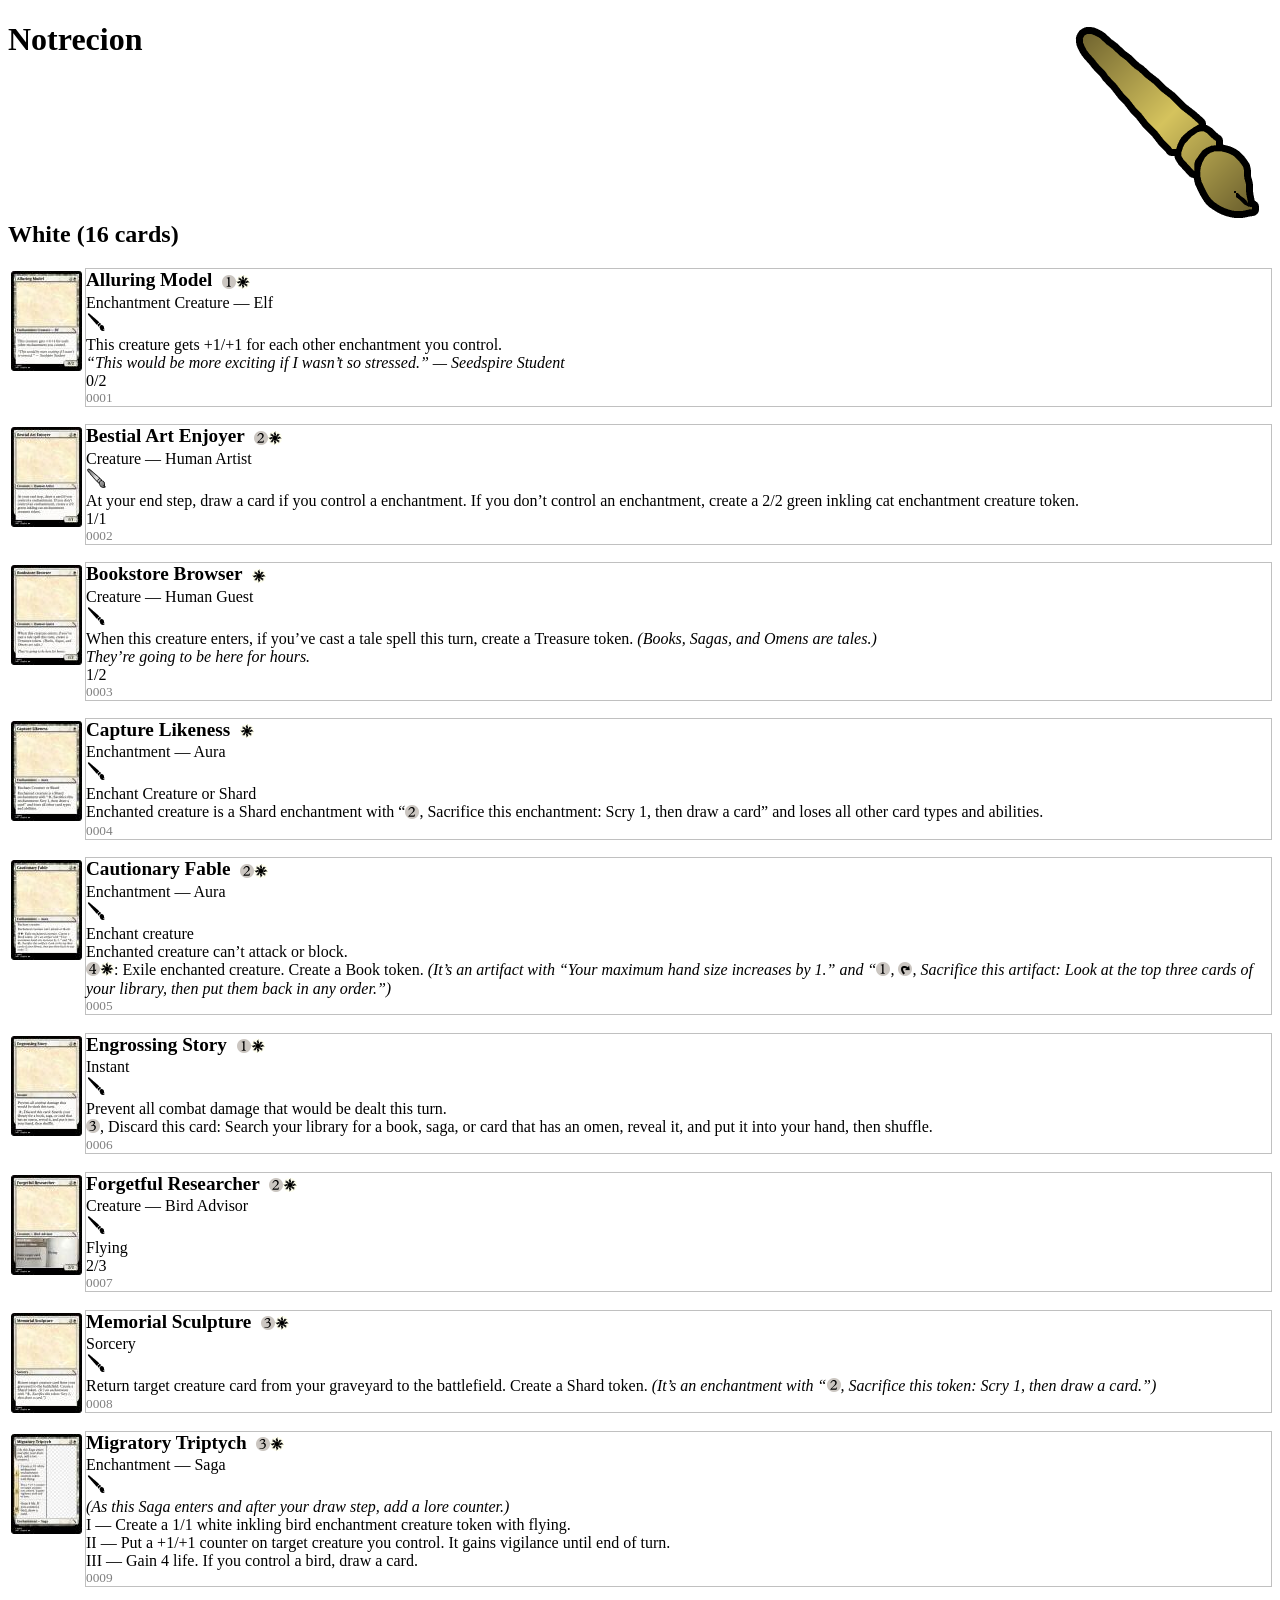
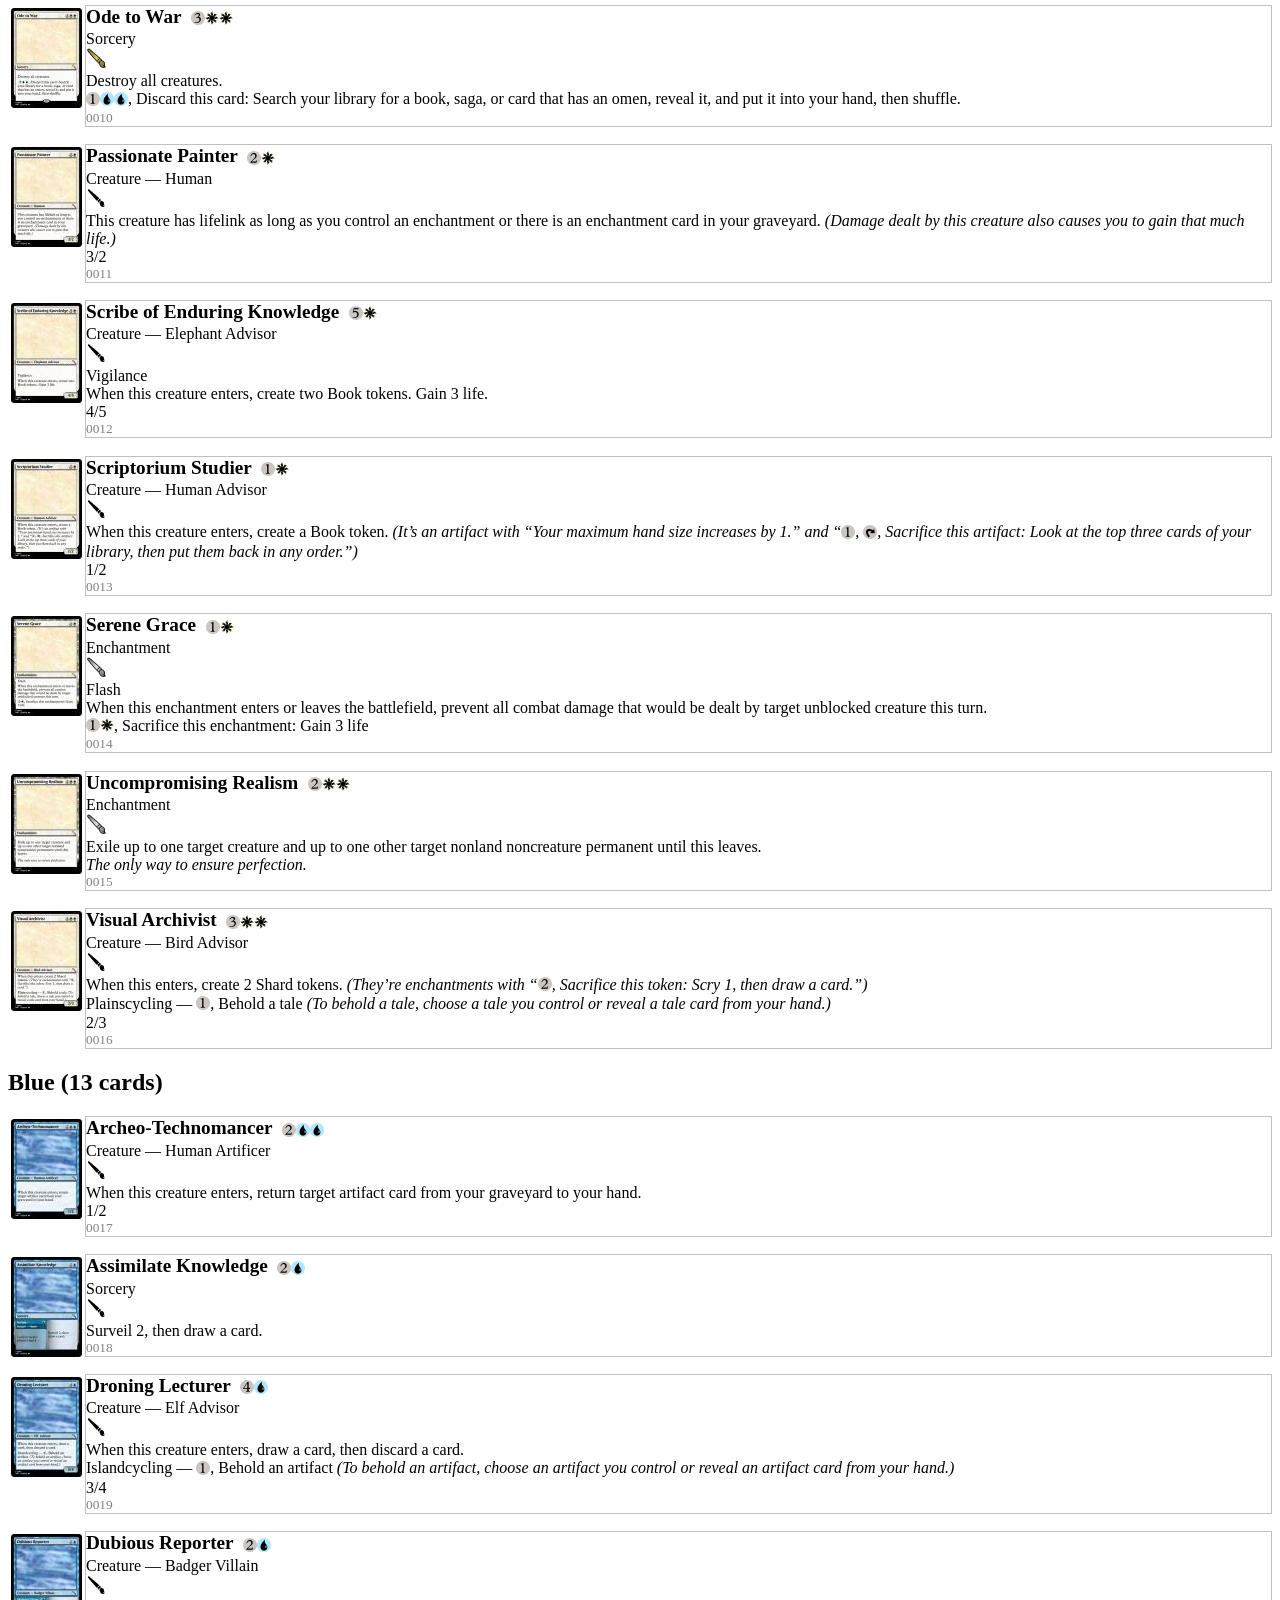
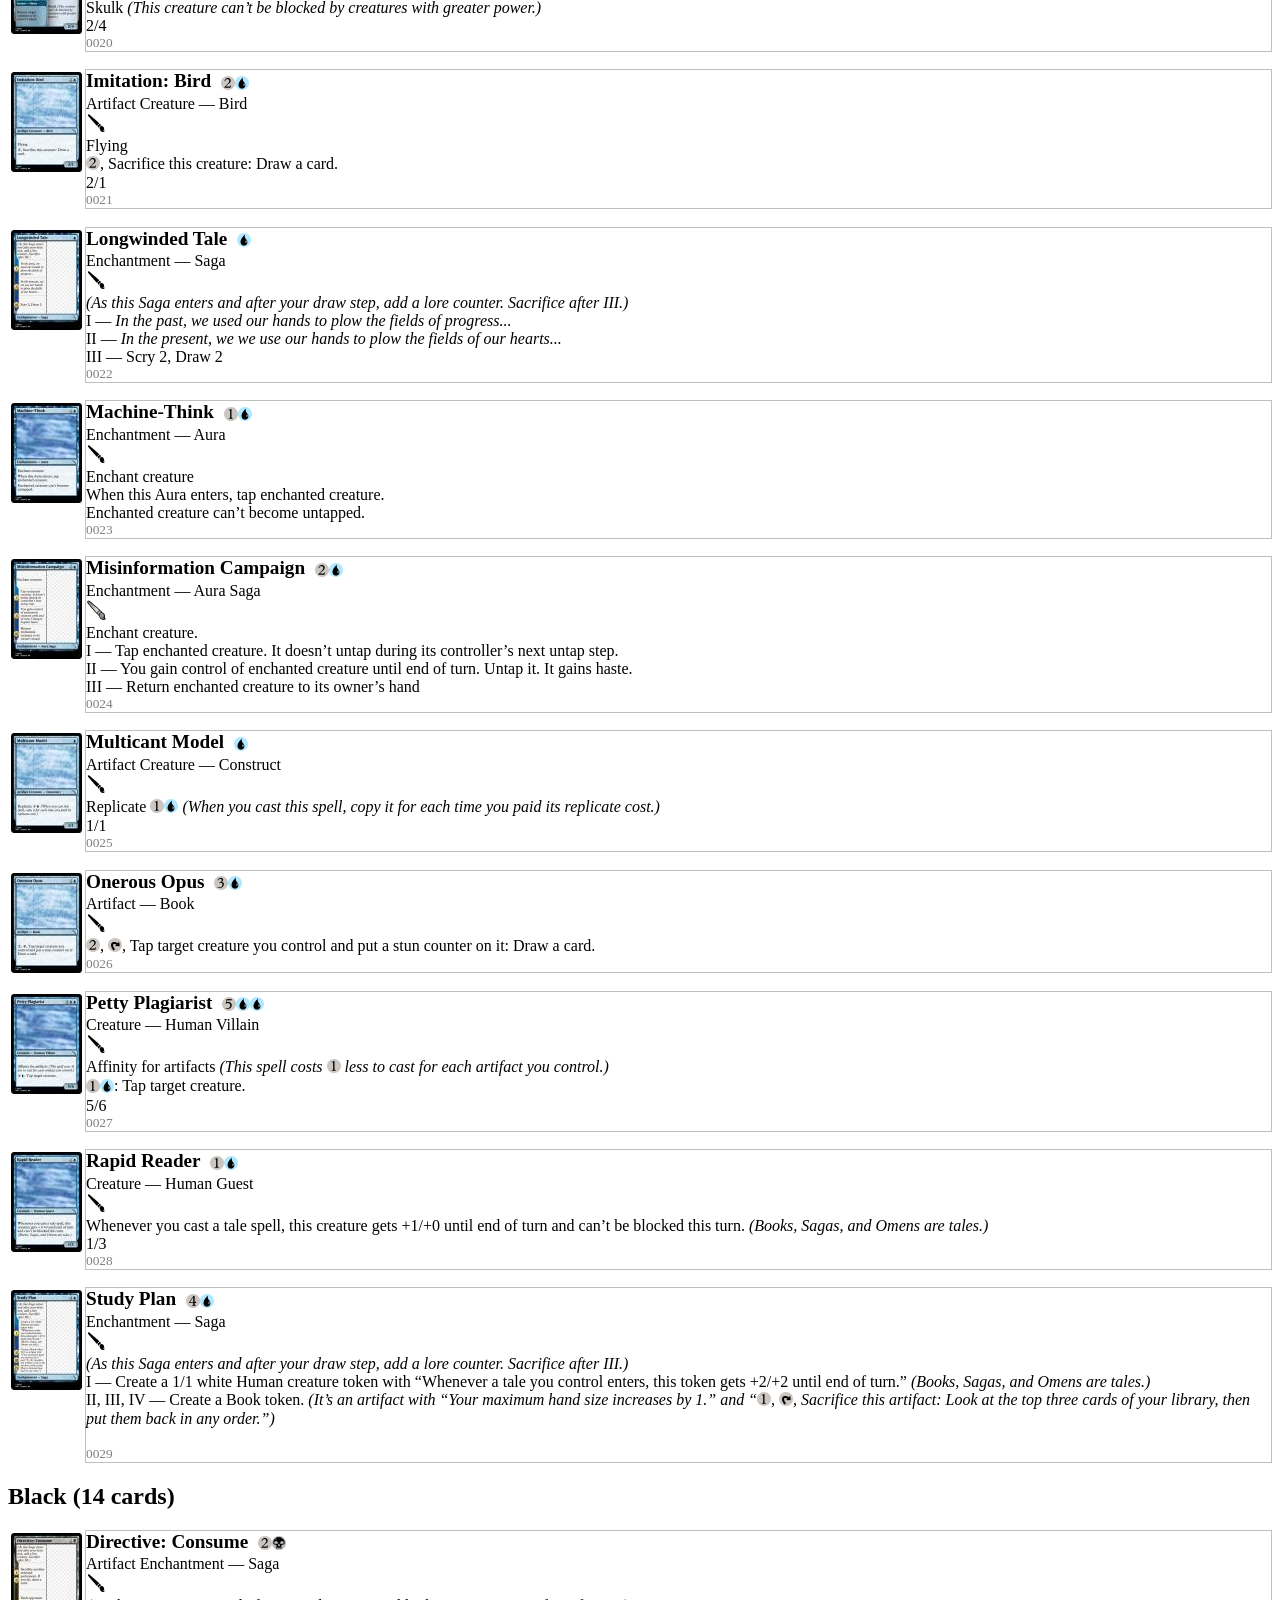
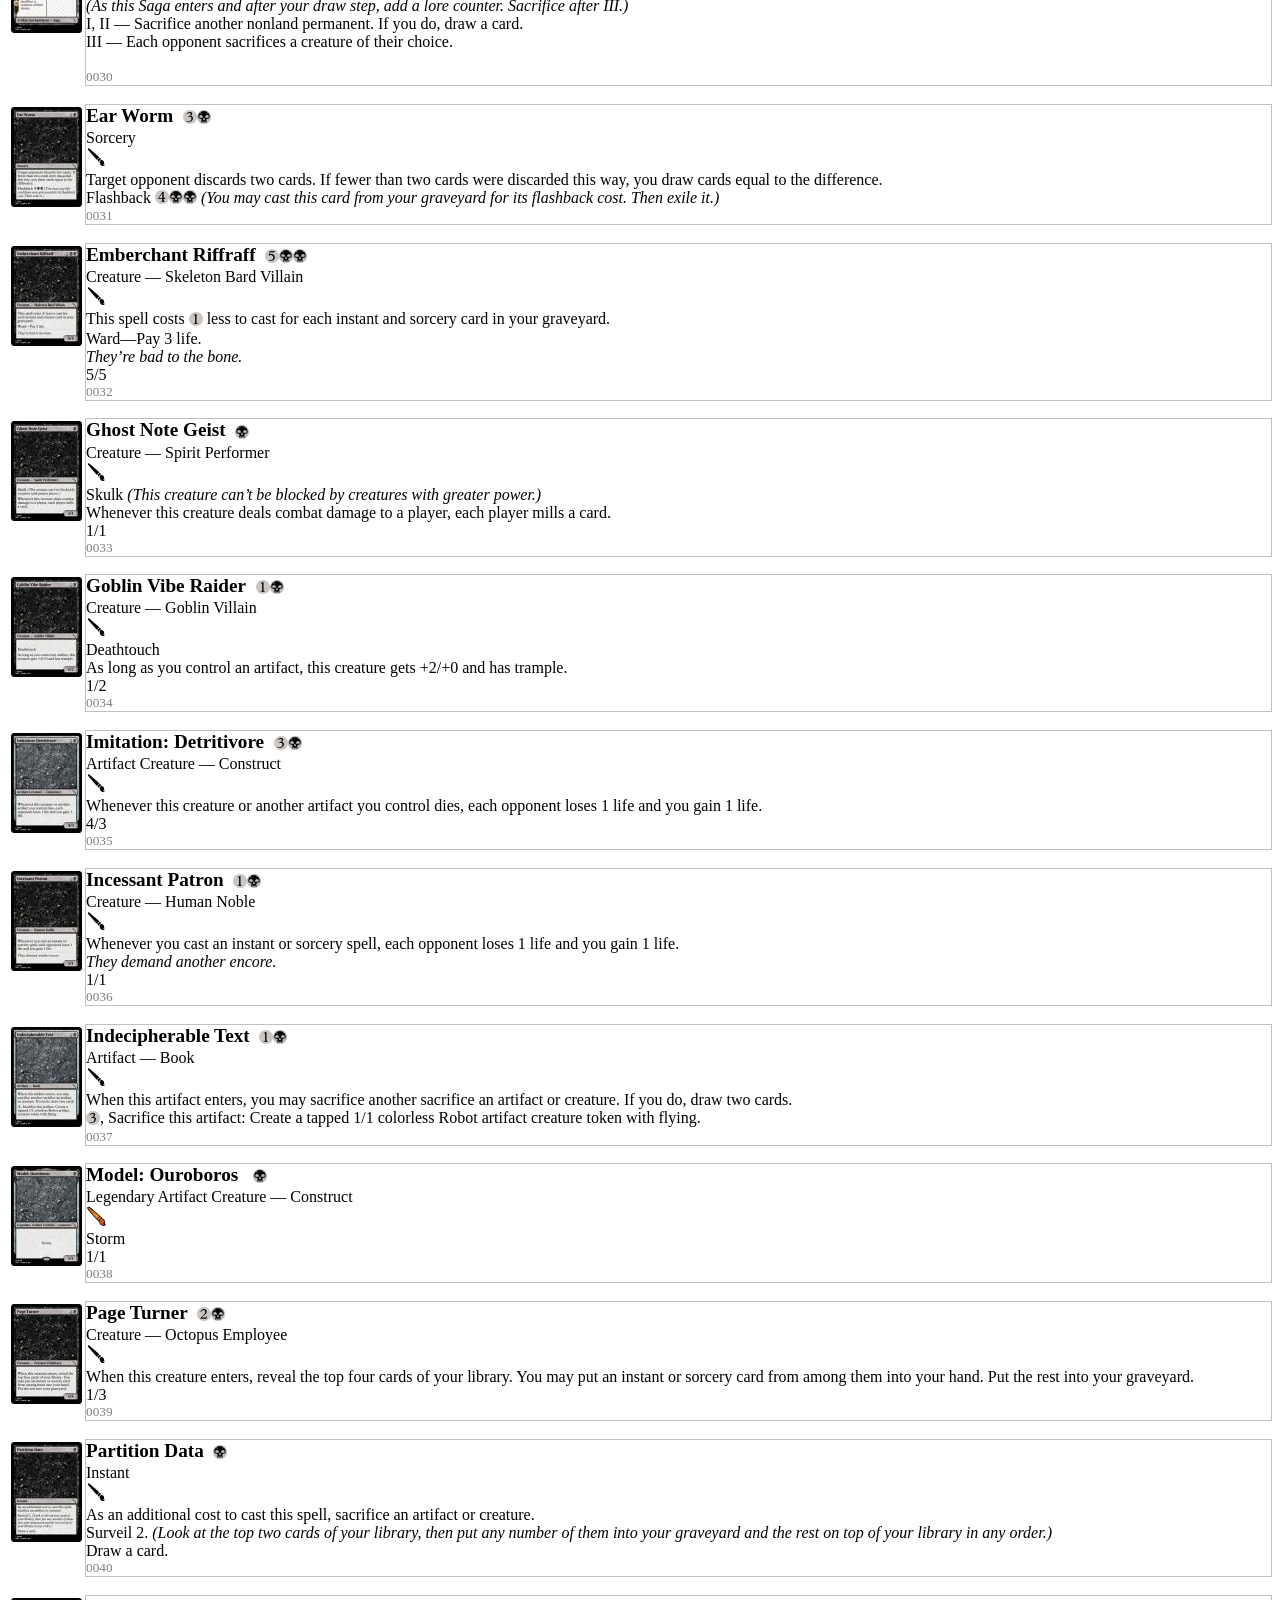
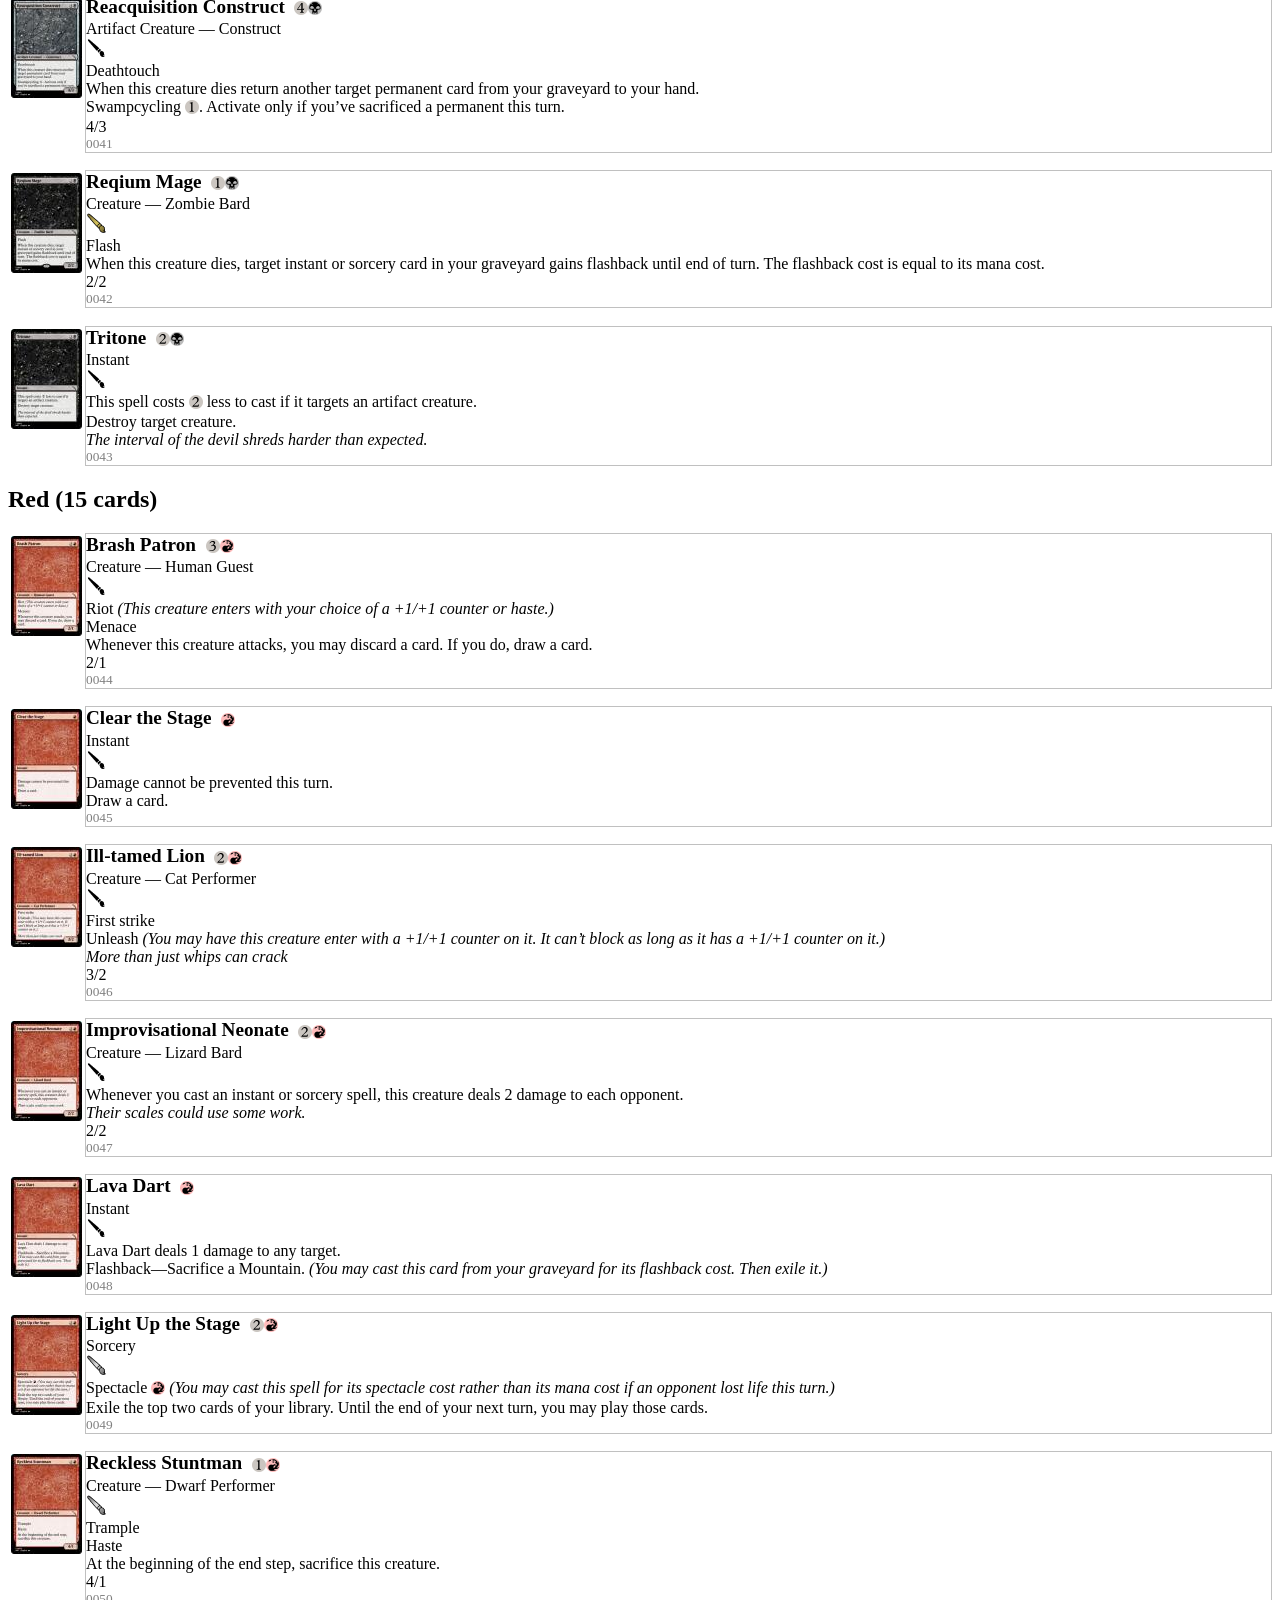
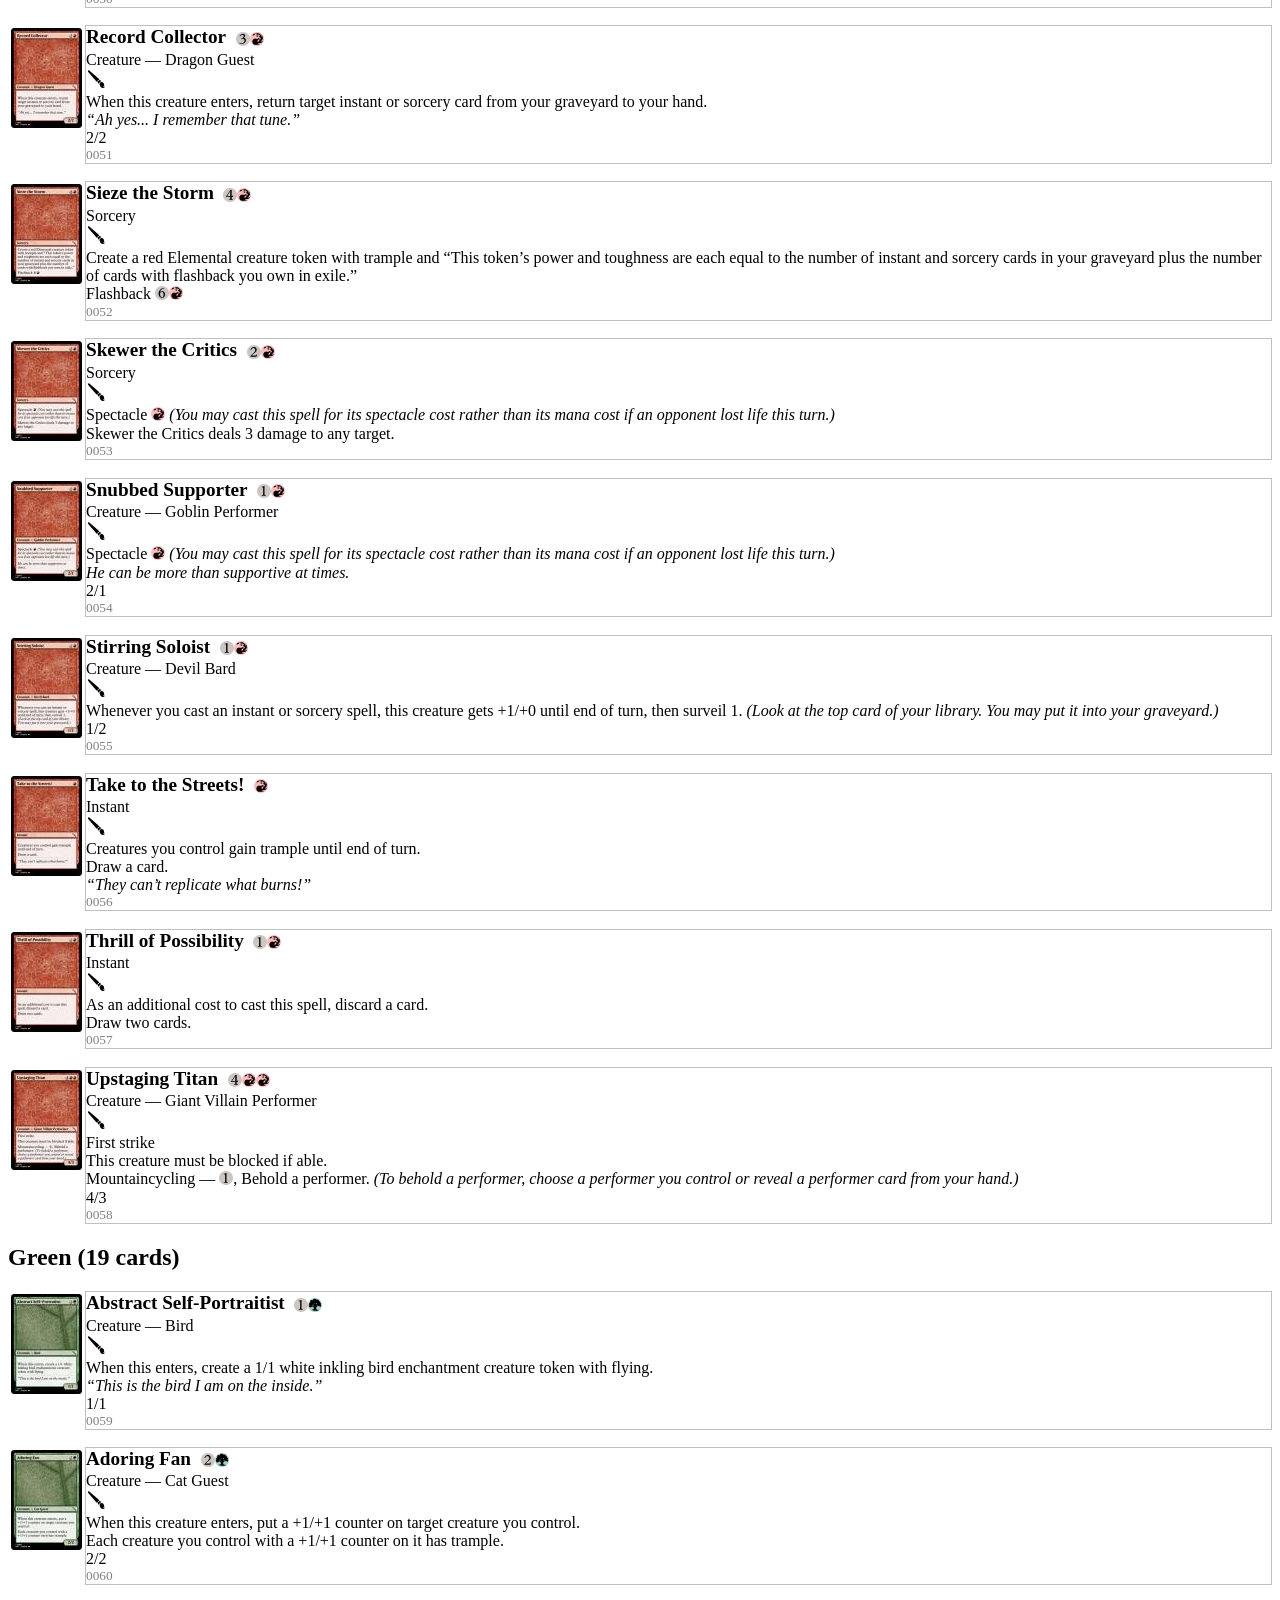
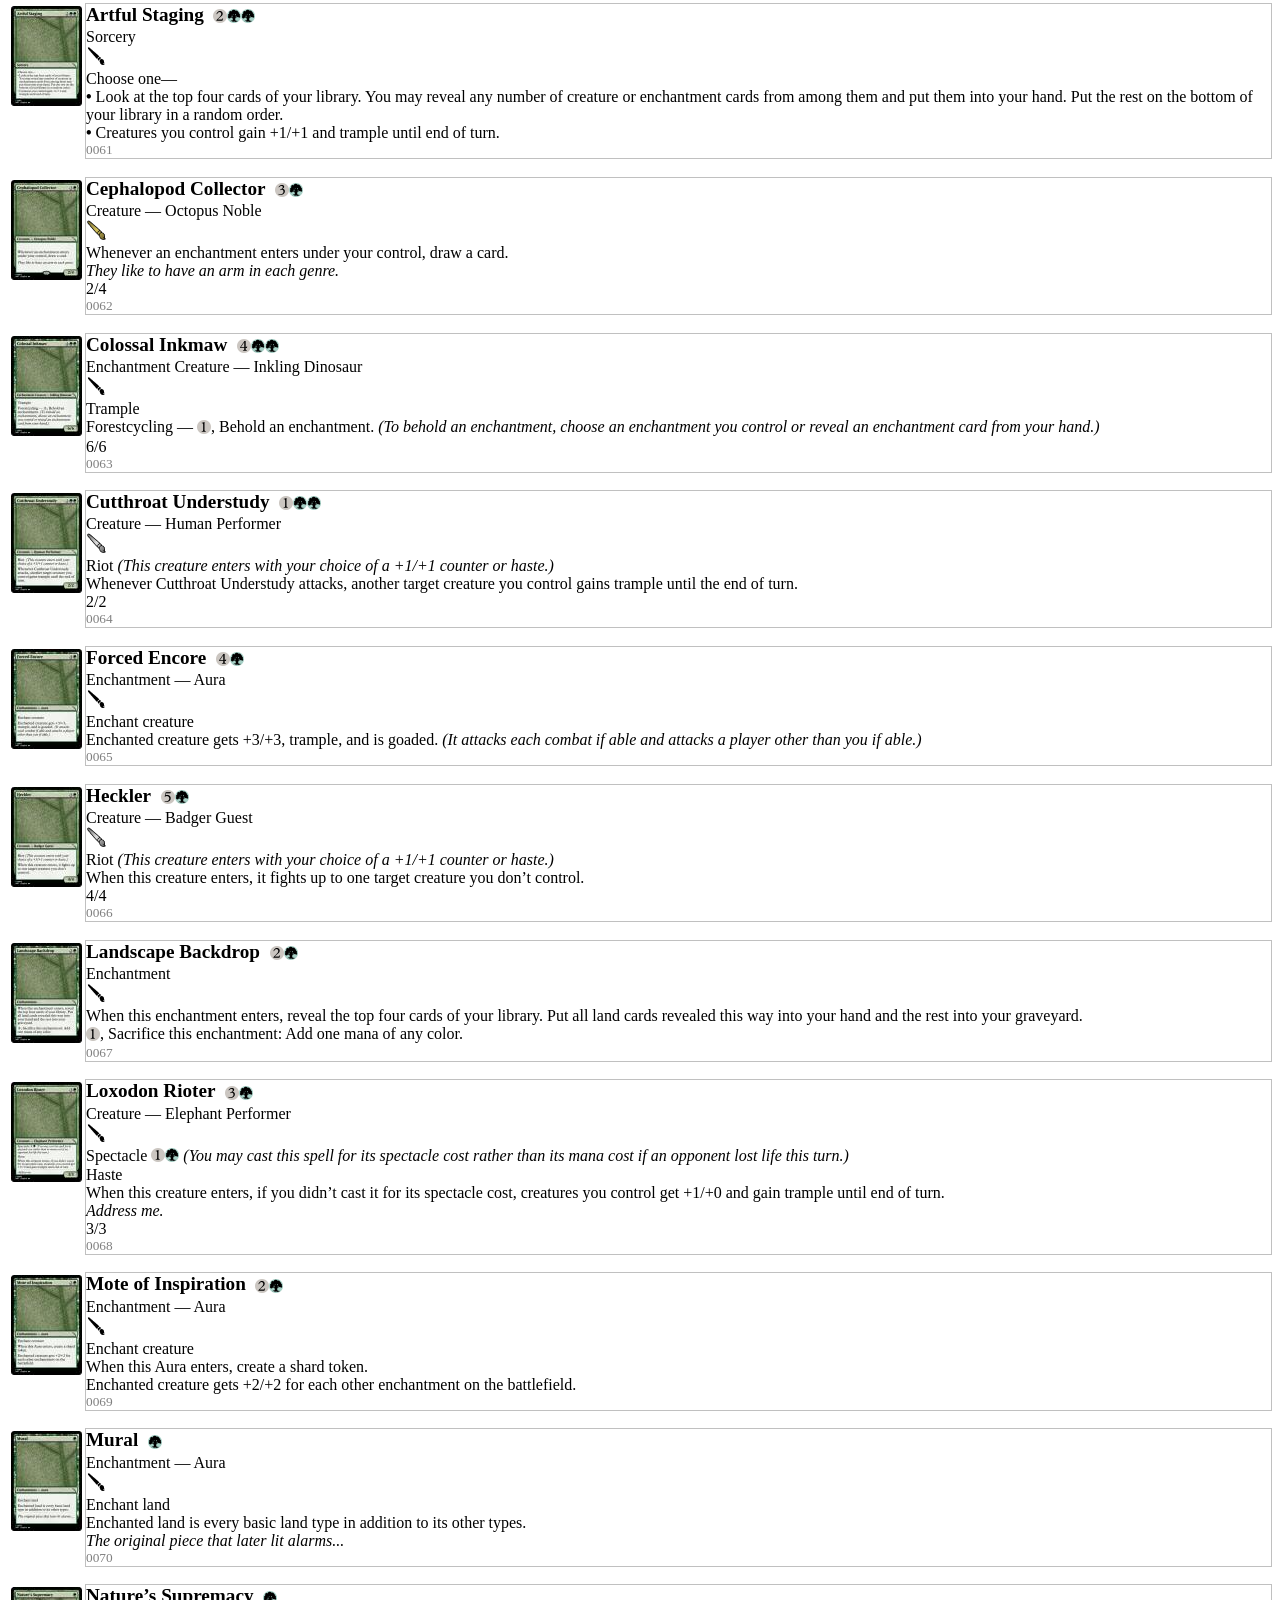
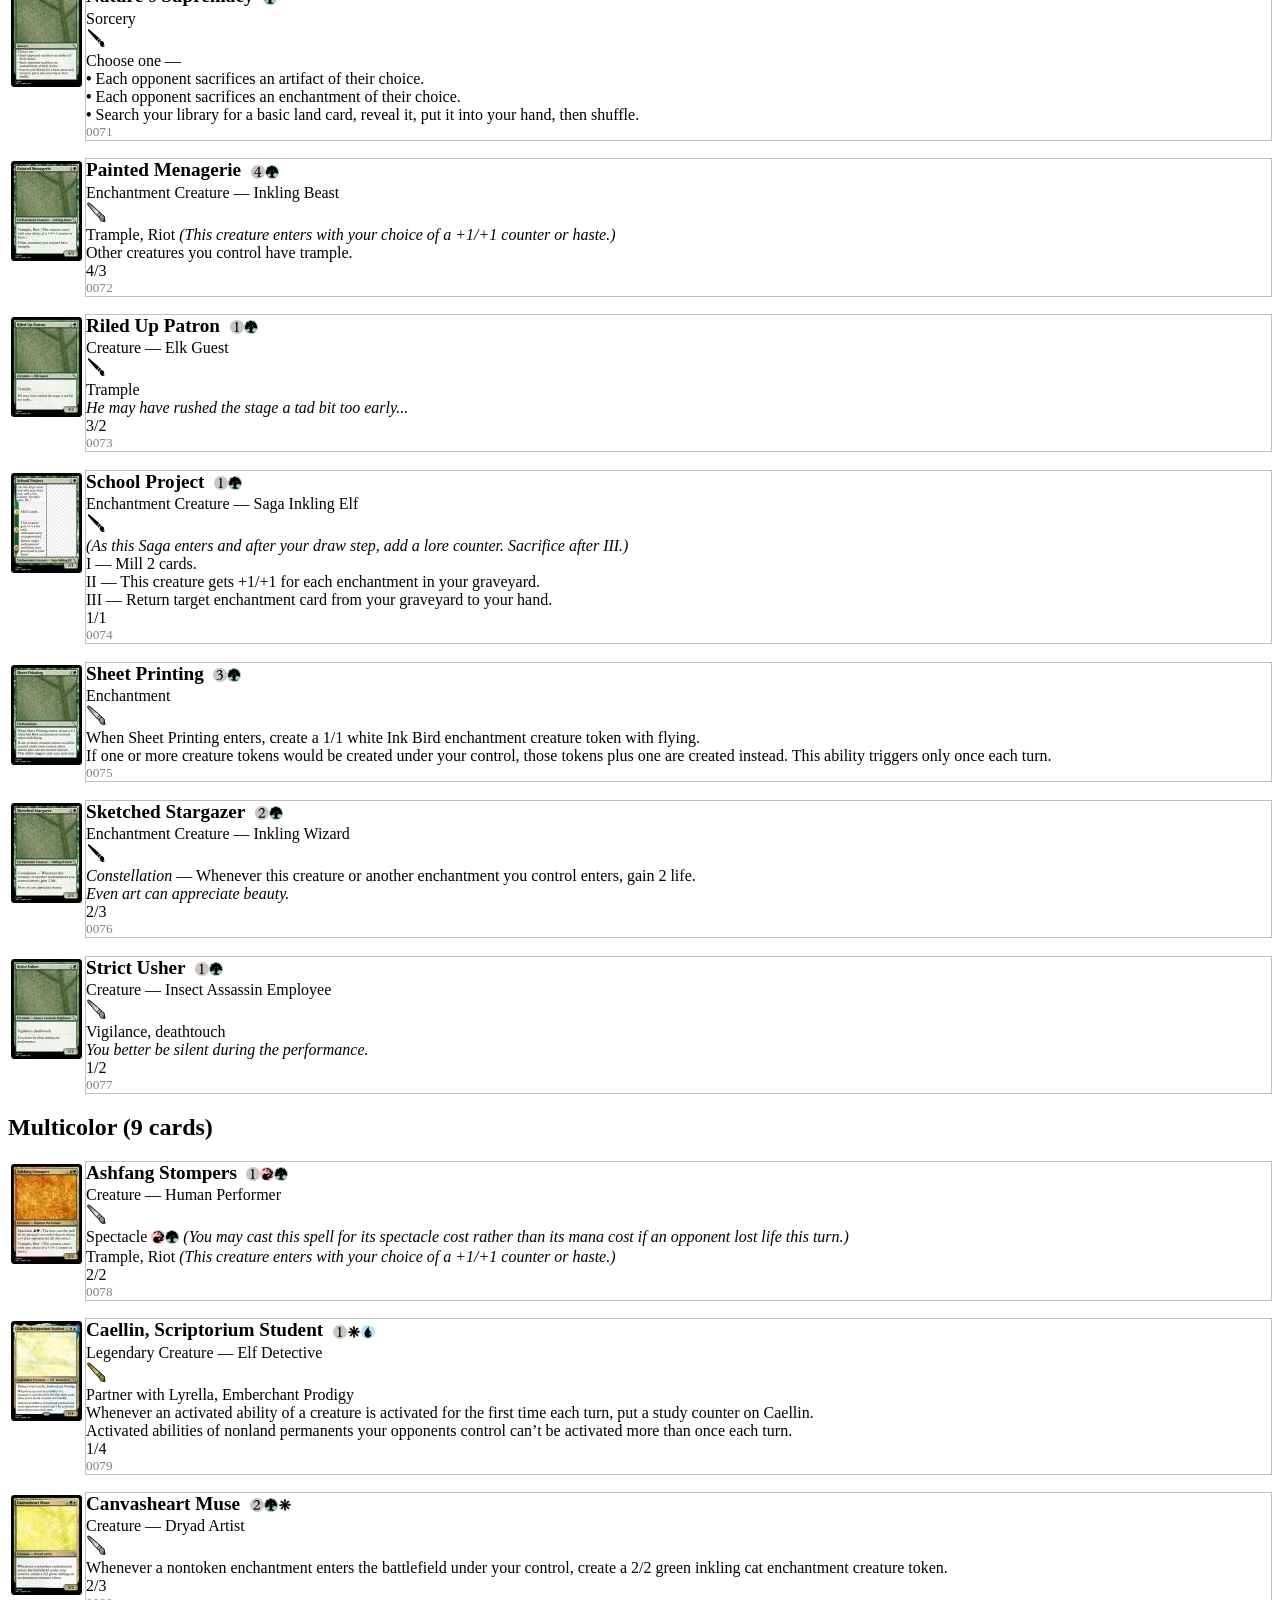
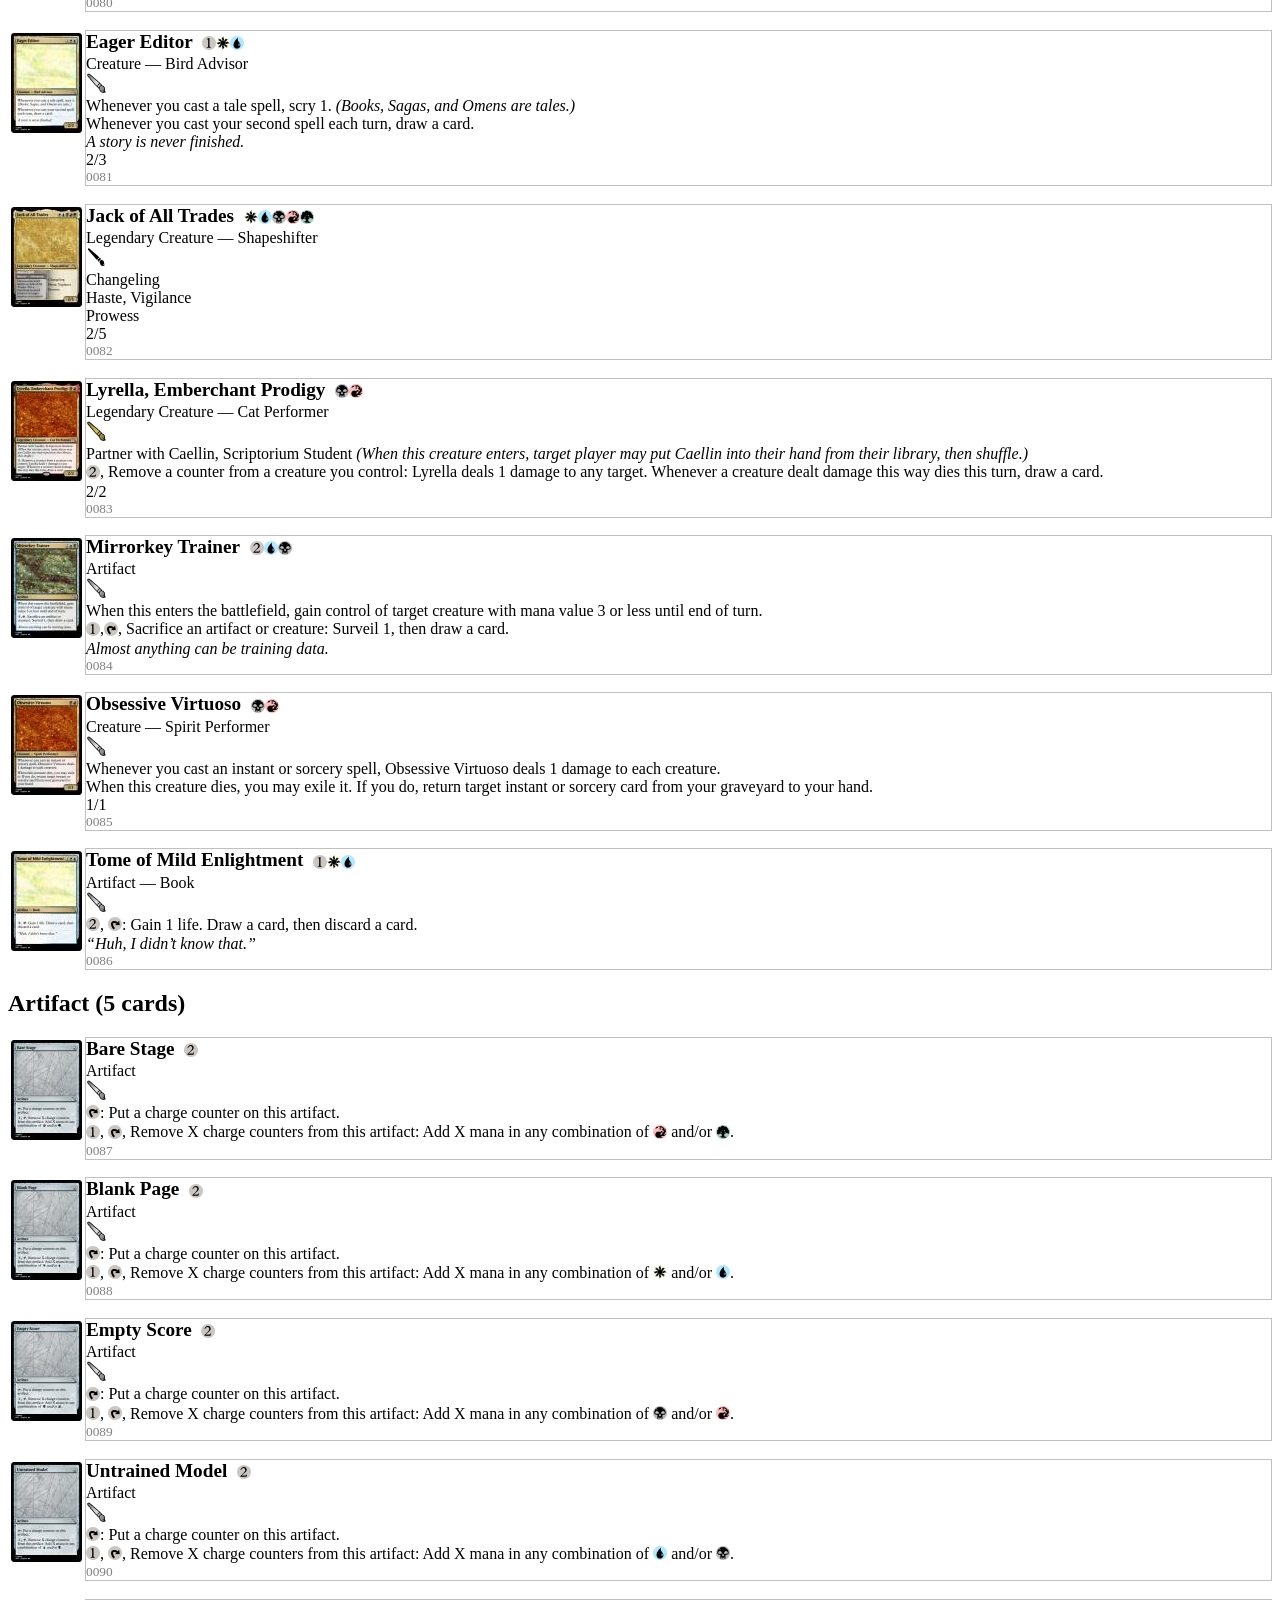
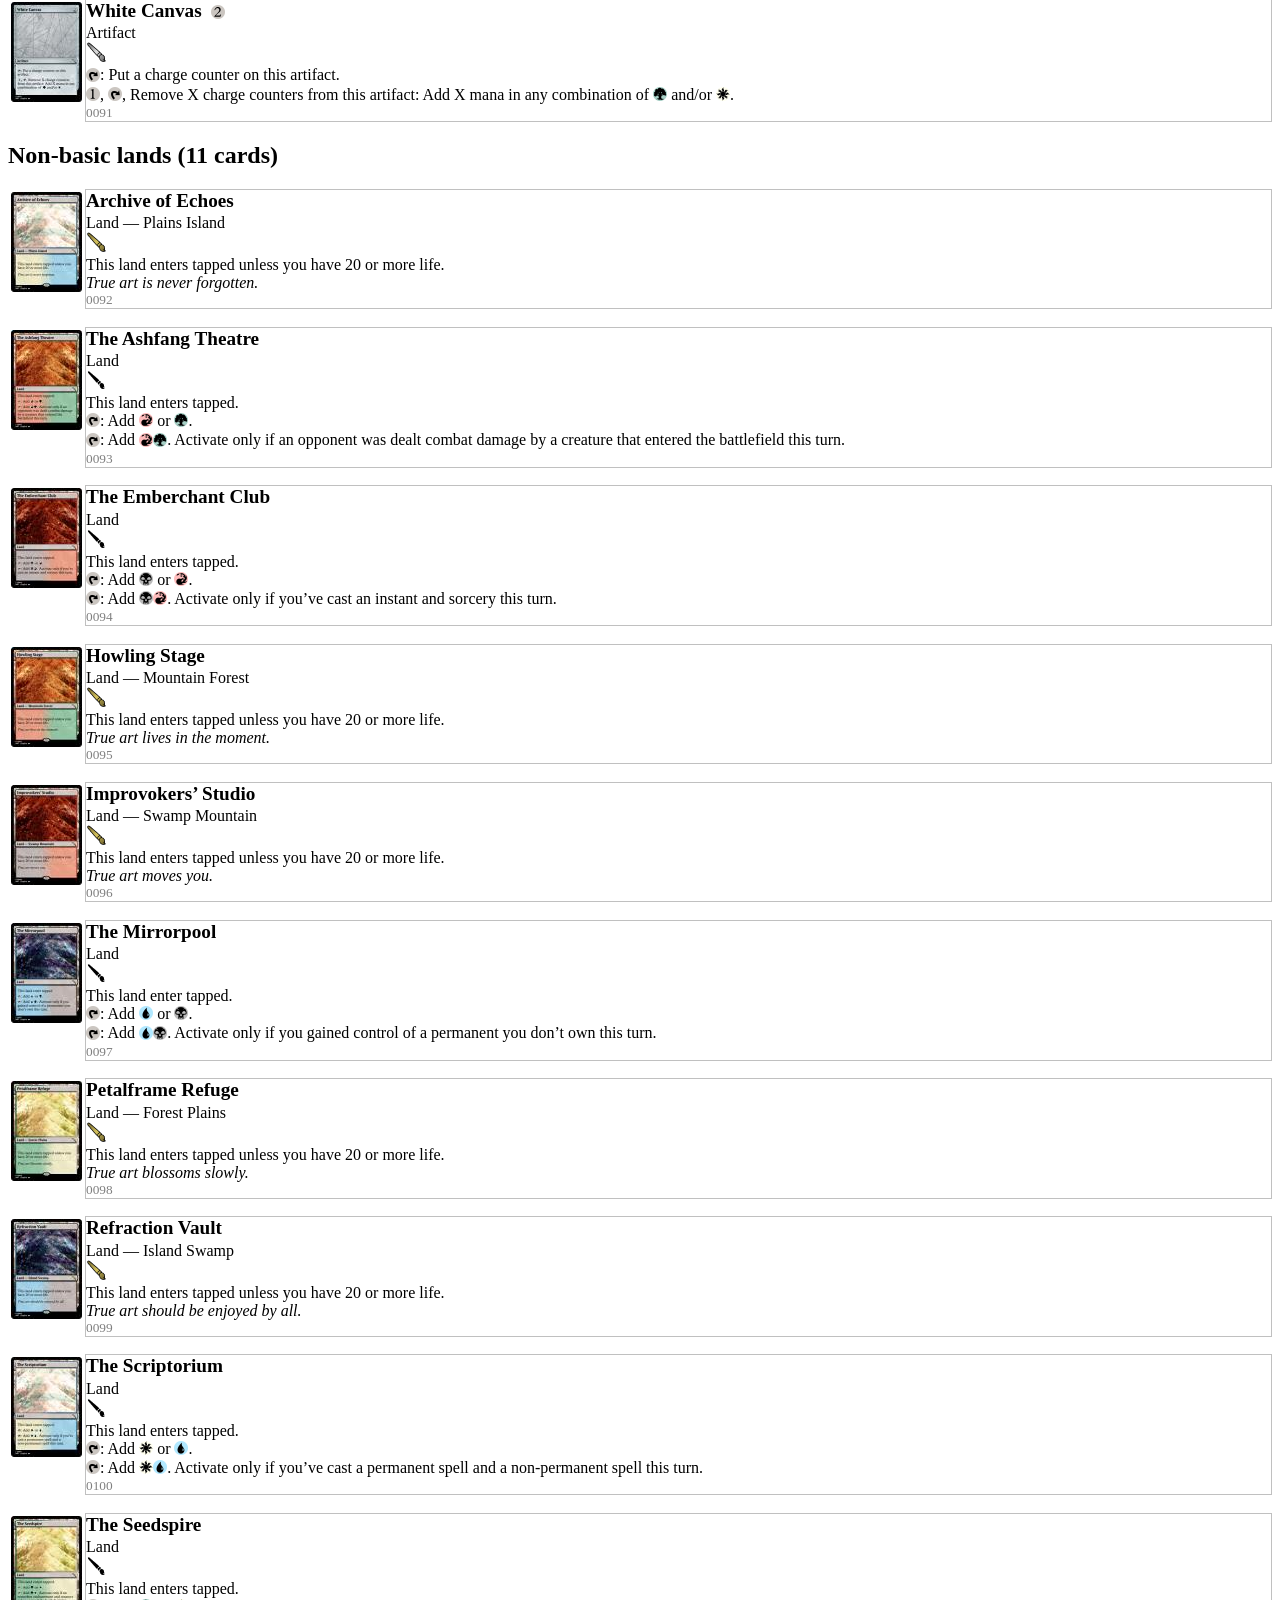
==== commit 13aecfa9: "finished commons title" ====
--- a/index.html
+++ b/index.html
@@ -1,4 +1,4 @@
-<!DOCTYPE HTML PUBLIC "-//W3C//DTD HTML 4.01//EN" "http://www.w3.org/TR/html4/strict.dtd">
+<!DOCTYPE HTML>
 <html lang='en'>
  <head>
   <title>Notrecion</title>
@@ -7,9 +7,12 @@
   <script type='text/javascript' src='index-files/script.js'></script>
   <style type='text/css'>
    body {
-     background: rgb(255,255,255);
-     color:      rgb(0,0,0);
-     font-family: serif;
+	 # This is here vs the css so the user can control text colors.
+     background:  rgb(255,255,255);
+     color:       rgb(0,0,0);
+     font-family: 'mplantin', serif;
+	 # Should match with Scryfall based on my terrible understanding.
+	 font-size:   15px;
    }
   </style>
  </head>
@@ -21,854 +24,1329 @@
   
   <h2>White (16 cards)</h2><ul class='cards'><li class='card'>
 	     <a href='index-files/card54.jpg'><img src='index-files/card-preview54.jpg' alt='' class='card-image'></a>
-	          <span class='name'    >Alluring Model</span><span class='casting-cost' ><img src='index-files/magic-mana-small-1.png' alt='1' width='14' height='14'><img src='index-files/magic-mana-small-W.png' alt='W' width='14' height='14'></span>
-	     
-	     <span class='type'         >Enchantment Creature &#8212; Elf </span>
-	     <span class='rarity'       ><img src='index-files/set-symbol-common.png' alt='C' title='common'></span>
+			  <div class='box'>
+	          <div><span class='name'    >Alluring Model</span><span class='casting-cost' ><img src='index-files/magic-mana-small-1.png' alt='1' width='14' height='14'><img src='index-files/magic-mana-small-W.png' alt='W' width='14' height='14'></span></div>
+	     
+	     <div><span class='type'>Enchantment Creature &#8212; Elf </span><span class='rarity'><img src='index-files/set-symbol-common.png' alt='common' title='common'>
+		 </span></div>
 	     <span class='rule-text'    >This creature gets +1/+1 for each other enchantment you control.</span>
 	     <span class='flavor-text'  >&#8220;This would be more exciting if I wasn&#8217;t so stressed.&#8221; &#8212; Seedspire Student</span>
-	     <span class='pt'           >0/2</span>
-	     <span class='card-number'  >1/83</span>
+	     <span class='pt'           >0<sep>/</sep>2</span>
+	     <span class='card-number'  >0001</span>
+	  </div>
 	  </li><li class='card'>
 	     <a href='index-files/card19.jpg'><img src='index-files/card-preview19.jpg' alt='' class='card-image'></a>
-	          <span class='name'    >Bestial Art Enjoyer</span><span class='casting-cost' ><img src='index-files/magic-mana-small-2.png' alt='2' width='14' height='14'><img src='index-files/magic-mana-small-W.png' alt='W' width='14' height='14'></span>
-	     
-	     <span class='type'         >Creature &#8212; Human Artist </span>
-	     <span class='rarity'       ><img src='index-files/set-symbol-uncommon.png' alt='U' title='uncommon'></span>
+			  <div class='box'>
+	          <div><span class='name'    >Bestial Art Enjoyer</span><span class='casting-cost' ><img src='index-files/magic-mana-small-2.png' alt='2' width='14' height='14'><img src='index-files/magic-mana-small-W.png' alt='W' width='14' height='14'></span></div>
+	     
+	     <div><span class='type'>Creature &#8212; Human Artist </span><span class='rarity'><img src='index-files/set-symbol-uncommon.png' alt='uncommon' title='uncommon'>
+		 </span></div>
 	     <span class='rule-text'    >At your end step, draw a card if you control a enchantment. If you don&#8217;t control an enchantment, create a 2/2 green inkling cat enchantment creature token.</span>
 	     <span class='flavor-text'  ></span>
-	     <span class='pt'           >1/1</span>
-	     <span class='card-number'  >2/83</span>
+	     <span class='pt'           >1<sep>/</sep>1</span>
+	     <span class='card-number'  >0002</span>
+	  </div>
 	  </li><li class='card'>
 	     <a href='index-files/card53.jpg'><img src='index-files/card-preview53.jpg' alt='' class='card-image'></a>
-	          <span class='name'    >Bookstore Browser</span><span class='casting-cost' ><img src='index-files/magic-mana-small-W.png' alt='W' width='14' height='14'></span>
-	     
-	     <span class='type'         >Creature &#8212; Human Guest </span>
-	     <span class='rarity'       ><img src='index-files/set-symbol-common.png' alt='C' title='common'></span>
+			  <div class='box'>
+	          <div><span class='name'    >Bookstore Browser</span><span class='casting-cost' ><img src='index-files/magic-mana-small-W.png' alt='W' width='14' height='14'></span></div>
+	     
+	     <div><span class='type'>Creature &#8212; Human Guest </span><span class='rarity'><img src='index-files/set-symbol-common.png' alt='common' title='common'>
+		 </span></div>
 	     <span class='rule-text'    >When this creature enters, if you&#8217;ve cast a tale spell this turn, create a Treasure token. <i>(Books, Sagas, and Omens are tales.)</i></span>
 	     <span class='flavor-text'  >They&#8217;re going to be here for hours.</span>
-	     <span class='pt'           >1/2</span>
-	     <span class='card-number'  >3/83</span>
+	     <span class='pt'           >1<sep>/</sep>2</span>
+	     <span class='card-number'  >0003</span>
+	  </div>
 	  </li><li class='card'>
 	     <a href='index-files/card14.jpg'><img src='index-files/card-preview14.jpg' alt='' class='card-image'></a>
-	          <span class='name'    >Capture Likeness</span><span class='casting-cost' ><img src='index-files/magic-mana-small-W.png' alt='W' width='14' height='14'></span>
-	     
-	     <span class='type'         >Enchantment &#8212; Aura </span>
-	     <span class='rarity'       ><img src='index-files/set-symbol-common.png' alt='C' title='common'></span>
+			  <div class='box'>
+	          <div><span class='name'    >Capture Likeness</span><span class='casting-cost' ><img src='index-files/magic-mana-small-W.png' alt='W' width='14' height='14'></span></div>
+	     
+	     <div><span class='type'>Enchantment &#8212; Aura </span><span class='rarity'><img src='index-files/set-symbol-common.png' alt='common' title='common'>
+		 </span></div>
 	     <span class='rule-text'    >Enchant Creature or Shard<br>
 Enchanted creature is a Shard enchantment with &#8220;<span class="symbol"><img src='index-files/magic-mana-small-2.png' alt='2' width='14' height='14'></span>, Sacrifice this enchantment: Scry 1, then draw a card&#8221; and loses all other card types and abilities.</span>
 	     <span class='flavor-text'  ></span>
 	     <span class='pt'           ></span>
-	     <span class='card-number'  >4/83</span>
+	     <span class='card-number'  >0004</span>
+	  </div>
 	  </li><li class='card'>
 	     <a href='index-files/card80.jpg'><img src='index-files/card-preview80.jpg' alt='' class='card-image'></a>
-	          <span class='name'    >Cautionary Fable</span><span class='casting-cost' ><img src='index-files/magic-mana-small-2.png' alt='2' width='14' height='14'><img src='index-files/magic-mana-small-W.png' alt='W' width='14' height='14'></span>
-	     
-	     <span class='type'         >Enchantment &#8212; Aura </span>
-	     <span class='rarity'       ><img src='index-files/set-symbol-common.png' alt='C' title='common'></span>
+			  <div class='box'>
+	          <div><span class='name'    >Cautionary Fable</span><span class='casting-cost' ><img src='index-files/magic-mana-small-2.png' alt='2' width='14' height='14'><img src='index-files/magic-mana-small-W.png' alt='W' width='14' height='14'></span></div>
+	     
+	     <div><span class='type'>Enchantment &#8212; Aura </span><span class='rarity'><img src='index-files/set-symbol-common.png' alt='common' title='common'>
+		 </span></div>
 	     <span class='rule-text'    >Enchant creature<br>
 Enchanted creature can&#8217;t attack or block.<br>
 <span class="symbol"><img src='index-files/magic-mana-small-4.png' alt='4' width='14' height='14'><img src='index-files/magic-mana-small-W.png' alt='W' width='14' height='14'></span>: Exile enchanted creature. Create a Book token. <i>(It&#8217;s an artifact with &#8220;Your maximum hand size increases by 1.&#8221; and &#8220;<span class="symbol"><img src='index-files/magic-mana-small-1.png' alt='1' width='14' height='14'></span>, <span class="symbol"><img src='index-files/magic-mana-small-T.png' alt='T' width='14' height='14'></span>, Sacrifice this artifact: Look at the top three cards of your library, then put them back in any order.&#8221;)</i></span>
 	     <span class='flavor-text'  ></span>
 	     <span class='pt'           ></span>
-	     <span class='card-number'  >5/83</span>
+	     <span class='card-number'  >0005</span>
+	  </div>
 	  </li><li class='card'>
 	     <a href='index-files/card77.jpg'><img src='index-files/card-preview77.jpg' alt='' class='card-image'></a>
-	          <span class='name'    >Engrossing Story</span><span class='casting-cost' ><img src='index-files/magic-mana-small-1.png' alt='1' width='14' height='14'><img src='index-files/magic-mana-small-W.png' alt='W' width='14' height='14'></span>
-	     
-	     <span class='type'         >Instant</span>
-	     <span class='rarity'       ><img src='index-files/set-symbol-common.png' alt='C' title='common'></span>
+			  <div class='box'>
+	          <div><span class='name'    >Engrossing Story</span><span class='casting-cost' ><img src='index-files/magic-mana-small-1.png' alt='1' width='14' height='14'><img src='index-files/magic-mana-small-W.png' alt='W' width='14' height='14'></span></div>
+	     
+	     <div><span class='type'>Instant</span><span class='rarity'><img src='index-files/set-symbol-common.png' alt='common' title='common'>
+		 </span></div>
 	     <span class='rule-text'    >Prevent all combat damage that would be dealt this turn.<br>
  <span class="symbol"><img src='index-files/magic-mana-small-3.png' alt='3' width='14' height='14'></span>, Discard this card: Search your library for a book, saga, or card that has an omen, reveal it, and put it into your hand, then shuffle.</span>
 	     <span class='flavor-text'  ></span>
 	     <span class='pt'           ></span>
-	     <span class='card-number'  >6/83</span>
+	     <span class='card-number'  >0006</span>
+	  </div>
 	  </li><li class='card'>
 	     <a href='index-files/card81.jpg'><img src='index-files/card-preview81.jpg' alt='' class='card-image'></a>
-	          <span class='name'    >Forgetful Researcher</span><span class='casting-cost' ><img src='index-files/magic-mana-small-2.png' alt='2' width='14' height='14'><img src='index-files/magic-mana-small-W.png' alt='W' width='14' height='14'></span>
-	     
-	     <span class='type'         >Creature &#8212; Elephant Advisor </span>
-	     <span class='rarity'       ><img src='index-files/set-symbol-common.png' alt='C' title='common'></span>
-	     <span class='rule-text'    >When this creature enters, exile up to one target card from a graveyard.</span>
-	     <span class='flavor-text'  ></span>
-	     <span class='pt'           >2/3</span>
-	     <span class='card-number'  >7/83</span>
+			  <div class='box'>
+	          <div><span class='name'    >Forgetful Researcher</span><span class='casting-cost' ><img src='index-files/magic-mana-small-2.png' alt='2' width='14' height='14'><img src='index-files/magic-mana-small-W.png' alt='W' width='14' height='14'></span></div>
+	     
+	     <div><span class='type'>Creature &#8212; Bird Advisor </span><span class='rarity'><img src='index-files/set-symbol-common.png' alt='common' title='common'>
+		 </span></div>
+	     <span class='rule-text'    >Flying</span>
+	     <span class='flavor-text'  ></span>
+	     <span class='pt'           >2<sep>/</sep>3</span>
+	     <span class='card-number'  >0007</span>
+	  </div>
 	  </li><li class='card'>
 	     <a href='index-files/card58.jpg'><img src='index-files/card-preview58.jpg' alt='' class='card-image'></a>
-	          <span class='name'    >Memorial Sculpture</span><span class='casting-cost' ><img src='index-files/magic-mana-small-3.png' alt='3' width='14' height='14'><img src='index-files/magic-mana-small-W.png' alt='W' width='14' height='14'></span>
-	     
-	     <span class='type'         >Sorcery</span>
-	     <span class='rarity'       ><img src='index-files/set-symbol-common.png' alt='C' title='common'></span>
-	     <span class='rule-text'    >Return target creature card from your graveyard to the battlefield. Create a Shard token. <i>(It&#8217;s an enchantment with &#8220;<span class="symbol"><img src='index-files/magic-mana-small-2.png' alt='2' width='14' height='14'></span>, Sacrifice this enchantment: Scry 1, then draw a card.&#8221;)</i></span>
-	     <span class='flavor-text'  ></span>
-	     <span class='pt'           ></span>
-	     <span class='card-number'  >8/83</span>
+			  <div class='box'>
+	          <div><span class='name'    >Memorial Sculpture</span><span class='casting-cost' ><img src='index-files/magic-mana-small-3.png' alt='3' width='14' height='14'><img src='index-files/magic-mana-small-W.png' alt='W' width='14' height='14'></span></div>
+	     
+	     <div><span class='type'>Sorcery</span><span class='rarity'><img src='index-files/set-symbol-common.png' alt='common' title='common'>
+		 </span></div>
+	     <span class='rule-text'    >Return target creature card from your graveyard to the battlefield. Create a Shard token. <i>(It&#8217;s an enchantment with &#8220;<span class="symbol"><img src='index-files/magic-mana-small-2.png' alt='2' width='14' height='14'></span>, Sacrifice this token: Scry 1, then draw a card.&#8221;)</i></span>
+	     <span class='flavor-text'  ></span>
+	     <span class='pt'           ></span>
+	     <span class='card-number'  >0008</span>
+	  </div>
 	  </li><li class='card'>
 	     <a href='index-files/card56.jpg'><img src='index-files/card-preview56.jpg' alt='' class='card-image'></a>
-	          <span class='name'    >Migratory Triptych</span><span class='casting-cost' ><img src='index-files/magic-mana-small-3.png' alt='3' width='14' height='14'><img src='index-files/magic-mana-small-W.png' alt='W' width='14' height='14'></span>
-	     
-	     <span class='type'         >Enchantment &#8212; Saga </span>
-	     <span class='rarity'       ><img src='index-files/set-symbol-common.png' alt='C' title='common'></span>
-	     <span class='rule-text'    ></span>
-	     <span class='flavor-text'  ></span>
-	     <span class='pt'           ></span>
-	     <span class='card-number'  >9/83</span>
+			  <div class='box'>
+	          <div><span class='name'    >Migratory Triptych</span><span class='casting-cost' ><img src='index-files/magic-mana-small-3.png' alt='3' width='14' height='14'><img src='index-files/magic-mana-small-W.png' alt='W' width='14' height='14'></span></div>
+	     
+	     <div><span class='type'>Enchantment &#8212; Saga </span><span class='rarity'><img src='index-files/set-symbol-common.png' alt='common' title='common'>
+		 </span></div>
+	     <span class='rule-text'    ><i>(As this Saga enters and after your draw step, add a lore counter.)</i><br>
+I &#8212; Create a 1/1 white inkling bird enchantment creature token with flying.<br>
+II &#8212; Put a +1/+1 counter on target creature you control. It gains vigilance until end of turn.<br>
+III &#8212; Gain 4 life. If you control a bird, draw a card.</span>
+	     <span class='flavor-text'  ></span>
+	     <span class='pt'           ></span>
+	     <span class='card-number'  >0009</span>
+	  </div>
 	  </li><li class='card'>
 	     <a href='index-files/card46.jpg'><img src='index-files/card-preview46.jpg' alt='' class='card-image'></a>
-	          <span class='name'    >Ode to War</span><span class='casting-cost' ><img src='index-files/magic-mana-small-3.png' alt='3' width='14' height='14'><img src='index-files/magic-mana-small-W.png' alt='W' width='14' height='14'><img src='index-files/magic-mana-small-W.png' alt='W' width='14' height='14'></span>
-	     
-	     <span class='type'         >Sorcery</span>
-	     <span class='rarity'       ><img src='index-files/set-symbol-rare.png' alt='R' title='rare'></span>
+			  <div class='box'>
+	          <div><span class='name'    >Ode to War</span><span class='casting-cost' ><img src='index-files/magic-mana-small-3.png' alt='3' width='14' height='14'><img src='index-files/magic-mana-small-W.png' alt='W' width='14' height='14'><img src='index-files/magic-mana-small-W.png' alt='W' width='14' height='14'></span></div>
+	     
+	     <div><span class='type'>Sorcery</span><span class='rarity'><img src='index-files/set-symbol-rare.png' alt='rare' title='rare'>
+		 </span></div>
 	     <span class='rule-text'    >Destroy all creatures.<br>
  <span class="symbol"><img src='index-files/magic-mana-small-1.png' alt='1' width='14' height='14'><img src='index-files/magic-mana-small-U.png' alt='U' width='14' height='14'><img src='index-files/magic-mana-small-U.png' alt='U' width='14' height='14'></span>, Discard this card: Search your library for a book, saga, or card that has an omen, reveal it, and put it into your hand, then shuffle.</span>
 	     <span class='flavor-text'  ></span>
 	     <span class='pt'           ></span>
-	     <span class='card-number'  >10/83</span>
+	     <span class='card-number'  >0010</span>
+	  </div>
 	  </li><li class='card'>
 	     <a href='index-files/card55.jpg'><img src='index-files/card-preview55.jpg' alt='' class='card-image'></a>
-	          <span class='name'    >Passionate Painter</span><span class='casting-cost' ><img src='index-files/magic-mana-small-2.png' alt='2' width='14' height='14'><img src='index-files/magic-mana-small-W.png' alt='W' width='14' height='14'></span>
-	     
-	     <span class='type'         >Creature &#8212; Human </span>
-	     <span class='rarity'       ><img src='index-files/set-symbol-common.png' alt='C' title='common'></span>
+			  <div class='box'>
+	          <div><span class='name'    >Passionate Painter</span><span class='casting-cost' ><img src='index-files/magic-mana-small-2.png' alt='2' width='14' height='14'><img src='index-files/magic-mana-small-W.png' alt='W' width='14' height='14'></span></div>
+	     
+	     <div><span class='type'>Creature &#8212; Human </span><span class='rarity'><img src='index-files/set-symbol-common.png' alt='common' title='common'>
+		 </span></div>
 	     <span class='rule-text'    >This creature has lifelink as long as you control an enchantment or there is an enchantment card in your graveyard. <i>(Damage dealt by this creature also causes you to gain that much life.)</i></span>
 	     <span class='flavor-text'  ></span>
-	     <span class='pt'           >3/2</span>
-	     <span class='card-number'  >11/83</span>
+	     <span class='pt'           >3<sep>/</sep>2</span>
+	     <span class='card-number'  >0011</span>
+	  </div>
 	  </li><li class='card'>
 	     <a href='index-files/card82.jpg'><img src='index-files/card-preview82.jpg' alt='' class='card-image'></a>
-	          <span class='name'    >Scribe of Enduring Knowledge</span><span class='casting-cost' ><img src='index-files/magic-mana-small-5.png' alt='5' width='14' height='14'><img src='index-files/magic-mana-small-W.png' alt='W' width='14' height='14'></span>
-	     
-	     <span class='type'         >Creature &#8212; Bird Advisor </span>
-	     <span class='rarity'       ><img src='index-files/set-symbol-common.png' alt='C' title='common'></span>
-	     <span class='rule-text'    >Flying<br>
+			  <div class='box'>
+	          <div><span class='name'    >Scribe of Enduring Knowledge</span><span class='casting-cost' ><img src='index-files/magic-mana-small-5.png' alt='5' width='14' height='14'><img src='index-files/magic-mana-small-W.png' alt='W' width='14' height='14'></span></div>
+	     
+	     <div><span class='type'>Creature &#8212; Elephant Advisor </span><span class='rarity'><img src='index-files/set-symbol-common.png' alt='common' title='common'>
+		 </span></div>
+	     <span class='rule-text'    >Vigilance<br>
 When this creature enters, create two Book tokens. Gain 3 life.</span>
 	     <span class='flavor-text'  ></span>
-	     <span class='pt'           >3/3</span>
-	     <span class='card-number'  >12/83</span>
+	     <span class='pt'           >4<sep>/</sep>5</span>
+	     <span class='card-number'  >0012</span>
+	  </div>
 	  </li><li class='card'>
 	     <a href='index-files/card79.jpg'><img src='index-files/card-preview79.jpg' alt='' class='card-image'></a>
-	          <span class='name'    >Scriptorium Studier</span><span class='casting-cost' ><img src='index-files/magic-mana-small-1.png' alt='1' width='14' height='14'><img src='index-files/magic-mana-small-W.png' alt='W' width='14' height='14'></span>
-	     
-	     <span class='type'         >Creature &#8212; Human Advisor </span>
-	     <span class='rarity'       ><img src='index-files/set-symbol-common.png' alt='C' title='common'></span>
+			  <div class='box'>
+	          <div><span class='name'    >Scriptorium Studier</span><span class='casting-cost' ><img src='index-files/magic-mana-small-1.png' alt='1' width='14' height='14'><img src='index-files/magic-mana-small-W.png' alt='W' width='14' height='14'></span></div>
+	     
+	     <div><span class='type'>Creature &#8212; Human Advisor </span><span class='rarity'><img src='index-files/set-symbol-common.png' alt='common' title='common'>
+		 </span></div>
 	     <span class='rule-text'    >When this creature enters, create a Book token. <i>(It&#8217;s an artifact with &#8220;Your maximum hand size increases by 1.&#8221; and &#8220;<span class="symbol"><img src='index-files/magic-mana-small-1.png' alt='1' width='14' height='14'></span>, <span class="symbol"><img src='index-files/magic-mana-small-T.png' alt='T' width='14' height='14'></span>, Sacrifice this artifact: Look at the top three cards of your library, then put them back in any order.&#8221;)</i></span>
 	     <span class='flavor-text'  ></span>
-	     <span class='pt'           >1/2</span>
-	     <span class='card-number'  >13/83</span>
+	     <span class='pt'           >1<sep>/</sep>2</span>
+	     <span class='card-number'  >0013</span>
+	  </div>
 	  </li><li class='card'>
 	     <a href='index-files/card76.jpg'><img src='index-files/card-preview76.jpg' alt='' class='card-image'></a>
-	          <span class='name'    >Serene Grace</span><span class='casting-cost' ><img src='index-files/magic-mana-small-1.png' alt='1' width='14' height='14'><img src='index-files/magic-mana-small-W.png' alt='W' width='14' height='14'></span>
-	     
-	     <span class='type'         >Enchantment</span>
-	     <span class='rarity'       ><img src='index-files/set-symbol-uncommon.png' alt='U' title='uncommon'></span>
+			  <div class='box'>
+	          <div><span class='name'    >Serene Grace</span><span class='casting-cost' ><img src='index-files/magic-mana-small-1.png' alt='1' width='14' height='14'><img src='index-files/magic-mana-small-W.png' alt='W' width='14' height='14'></span></div>
+	     
+	     <div><span class='type'>Enchantment</span><span class='rarity'><img src='index-files/set-symbol-uncommon.png' alt='uncommon' title='uncommon'>
+		 </span></div>
 	     <span class='rule-text'    >Flash<br>
 When this enchantment enters or leaves the battlefield, prevent all combat damage that would be dealt by target unblocked creature this turn.<br>
 <span class="symbol"><img src='index-files/magic-mana-small-1.png' alt='1' width='14' height='14'><img src='index-files/magic-mana-small-W.png' alt='W' width='14' height='14'></span>, Sacrifice this enchantment: Gain 3 life</span>
 	     <span class='flavor-text'  ></span>
 	     <span class='pt'           ></span>
-	     <span class='card-number'  >14/83</span>
+	     <span class='card-number'  >0014</span>
+	  </div>
 	  </li><li class='card'>
 	     <a href='index-files/card57.jpg'><img src='index-files/card-preview57.jpg' alt='' class='card-image'></a>
-	          <span class='name'    >Uncompromising Realism</span><span class='casting-cost' ><img src='index-files/magic-mana-small-2.png' alt='2' width='14' height='14'><img src='index-files/magic-mana-small-W.png' alt='W' width='14' height='14'><img src='index-files/magic-mana-small-W.png' alt='W' width='14' height='14'></span>
-	     
-	     <span class='type'         >Enchantment</span>
-	     <span class='rarity'       ><img src='index-files/set-symbol-uncommon.png' alt='U' title='uncommon'></span>
+			  <div class='box'>
+	          <div><span class='name'    >Uncompromising Realism</span><span class='casting-cost' ><img src='index-files/magic-mana-small-2.png' alt='2' width='14' height='14'><img src='index-files/magic-mana-small-W.png' alt='W' width='14' height='14'><img src='index-files/magic-mana-small-W.png' alt='W' width='14' height='14'></span></div>
+	     
+	     <div><span class='type'>Enchantment</span><span class='rarity'><img src='index-files/set-symbol-uncommon.png' alt='uncommon' title='uncommon'>
+		 </span></div>
 	     <span class='rule-text'    >Exile up to one target creature and up to one other target nonland noncreature permanent until this leaves.</span>
 	     <span class='flavor-text'  >The only way to ensure perfection.</span>
 	     <span class='pt'           ></span>
-	     <span class='card-number'  >15/83</span>
+	     <span class='card-number'  >0015</span>
+	  </div>
 	  </li><li class='card'>
 	     <a href='index-files/card42.jpg'><img src='index-files/card-preview42.jpg' alt='' class='card-image'></a>
-	          <span class='name'    >Visual Archivist</span><span class='casting-cost' ><img src='index-files/magic-mana-small-3.png' alt='3' width='14' height='14'><img src='index-files/magic-mana-small-W.png' alt='W' width='14' height='14'><img src='index-files/magic-mana-small-W.png' alt='W' width='14' height='14'></span>
-	     
-	     <span class='type'         >Creature &#8212; Bird Advisor </span>
-	     <span class='rarity'       ><img src='index-files/set-symbol-common.png' alt='C' title='common'></span>
-	     <span class='rule-text'    >When this enters, create 2 Shard tokens. <i>(They&#8217;re enchantments with &#8220;<span class="symbol"><img src='index-files/magic-mana-small-2.png' alt='2' width='14' height='14'></span>, Sacrifice this enchantment: Scry 1, then draw a card.&#8221;)</i><br>
-Plainscycling &#8212; <span class="symbol"><img src='index-files/magic-mana-small-1.png' alt='1' width='14' height='14'></span>, Behold a tale <i>(Books, Sagas, and Omens are tales.)</i></span>
-	     <span class='flavor-text'  ></span>
-	     <span class='pt'           >2/3</span>
-	     <span class='card-number'  >16/83</span>
-	  </li></ul><h2>Blue (3 cards)</h2><ul class='cards'><li class='card'>
+			  <div class='box'>
+	          <div><span class='name'    >Visual Archivist</span><span class='casting-cost' ><img src='index-files/magic-mana-small-3.png' alt='3' width='14' height='14'><img src='index-files/magic-mana-small-W.png' alt='W' width='14' height='14'><img src='index-files/magic-mana-small-W.png' alt='W' width='14' height='14'></span></div>
+	     
+	     <div><span class='type'>Creature &#8212; Bird Advisor </span><span class='rarity'><img src='index-files/set-symbol-common.png' alt='common' title='common'>
+		 </span></div>
+	     <span class='rule-text'    >When this enters, create 2 Shard tokens. <i>(They&#8217;re enchantments with &#8220;<span class="symbol"><img src='index-files/magic-mana-small-2.png' alt='2' width='14' height='14'></span>, Sacrifice this token: Scry 1, then draw a card.&#8221;)</i><br>
+Plainscycling &#8212; <span class="symbol"><img src='index-files/magic-mana-small-1.png' alt='1' width='14' height='14'></span>, Behold a tale <i>(To behold a tale, choose a tale you control or reveal a tale card from your hand.)</i></span>
+	     <span class='flavor-text'  ></span>
+	     <span class='pt'           >2<sep>/</sep>3</span>
+	     <span class='card-number'  >0016</span>
+	  </div>
+	  </li></ul><h2>Blue (13 cards)</h2><ul class='cards'><li class='card'>
+	     <a href='index-files/card99.jpg'><img src='index-files/card-preview99.jpg' alt='' class='card-image'></a>
+			  <div class='box'>
+	          <div><span class='name'    >Archeo-Technomancer</span><span class='casting-cost' ><img src='index-files/magic-mana-small-2.png' alt='2' width='14' height='14'><img src='index-files/magic-mana-small-U.png' alt='U' width='14' height='14'><img src='index-files/magic-mana-small-U.png' alt='U' width='14' height='14'></span></div>
+	     
+	     <div><span class='type'>Creature &#8212; Human Artificer </span><span class='rarity'><img src='index-files/set-symbol-common.png' alt='common' title='common'>
+		 </span></div>
+	     <span class='rule-text'    >When this creature enters, return target artifact card from your graveyard to your hand.</span>
+	     <span class='flavor-text'  ></span>
+	     <span class='pt'           >1<sep>/</sep>2</span>
+	     <span class='card-number'  >0017</span>
+	  </div>
+	  </li><li class='card'>
+	     <a href='index-files/card96.jpg'><img src='index-files/card-preview96.jpg' alt='' class='card-image'></a>
+			  <div class='box'>
+	          <div><span class='name'    >Assimilate Knowledge</span><span class='casting-cost' ><img src='index-files/magic-mana-small-2.png' alt='2' width='14' height='14'><img src='index-files/magic-mana-small-U.png' alt='U' width='14' height='14'></span></div>
+	     
+	     <div><span class='type'>Sorcery</span><span class='rarity'><img src='index-files/set-symbol-common.png' alt='common' title='common'>
+		 </span></div>
+	     <span class='rule-text'    >Surveil 2, then draw a card.</span>
+	     <span class='flavor-text'  ></span>
+	     <span class='pt'           ></span>
+	     <span class='card-number'  >0018</span>
+	  </div>
+	  </li><li class='card'>
 	     <a href='index-files/card43.jpg'><img src='index-files/card-preview43.jpg' alt='' class='card-image'></a>
-	          <span class='name'    >Droning Lecturer</span><span class='casting-cost' ><img src='index-files/magic-mana-small-4.png' alt='4' width='14' height='14'><img src='index-files/magic-mana-small-U.png' alt='U' width='14' height='14'></span>
-	     
-	     <span class='type'         >Creature &#8212; Elf  Advisor </span>
-	     <span class='rarity'       ><img src='index-files/set-symbol-common.png' alt='C' title='common'></span>
+			  <div class='box'>
+	          <div><span class='name'    >Droning Lecturer</span><span class='casting-cost' ><img src='index-files/magic-mana-small-4.png' alt='4' width='14' height='14'><img src='index-files/magic-mana-small-U.png' alt='U' width='14' height='14'></span></div>
+	     
+	     <div><span class='type'>Creature &#8212; Elf  Advisor </span><span class='rarity'><img src='index-files/set-symbol-common.png' alt='common' title='common'>
+		 </span></div>
 	     <span class='rule-text'    >When this creature enters, draw a card, then discard a card.<br>
-Islandcycling &#8212; <span class="symbol"><img src='index-files/magic-mana-small-1.png' alt='1' width='14' height='14'></span>, Behold an artifact</span>
-	     <span class='flavor-text'  ></span>
-	     <span class='pt'           >3/4</span>
-	     <span class='card-number'  >17/83</span>
+Islandcycling &#8212; <span class="symbol"><img src='index-files/magic-mana-small-1.png' alt='1' width='14' height='14'></span>, Behold an artifact <i>(To behold an artifact, choose an artifact you control or reveal an artifact card from your hand.)</i></span>
+	     <span class='flavor-text'  ></span>
+	     <span class='pt'           >3<sep>/</sep>4</span>
+	     <span class='card-number'  >0019</span>
+	  </div>
+	  </li><li class='card'>
+	     <a href='index-files/card86.jpg'><img src='index-files/card-preview86.jpg' alt='' class='card-image'></a>
+			  <div class='box'>
+	          <div><span class='name'    >Dubious Reporter</span><span class='casting-cost' ><img src='index-files/magic-mana-small-2.png' alt='2' width='14' height='14'><img src='index-files/magic-mana-small-U.png' alt='U' width='14' height='14'></span></div>
+	     
+	     <div><span class='type'>Creature &#8212; Badger Villain </span><span class='rarity'><img src='index-files/set-symbol-common.png' alt='common' title='common'>
+		 </span></div>
+	     <span class='rule-text'    >Skulk <i>(This creature can&#8217;t be blocked by creatures with greater power.)</i></span>
+	     <span class='flavor-text'  ></span>
+	     <span class='pt'           >2<sep>/</sep>4</span>
+	     <span class='card-number'  >0020</span>
+	  </div>
+	  </li><li class='card'>
+	     <a href='index-files/card98.jpg'><img src='index-files/card-preview98.jpg' alt='' class='card-image'></a>
+			  <div class='box'>
+	          <div><span class='name'    >Imitation: Bird</span><span class='casting-cost' ><img src='index-files/magic-mana-small-2.png' alt='2' width='14' height='14'><img src='index-files/magic-mana-small-U.png' alt='U' width='14' height='14'></span></div>
+	     
+	     <div><span class='type'>Artifact Creature &#8212; Bird </span><span class='rarity'><img src='index-files/set-symbol-common.png' alt='common' title='common'>
+		 </span></div>
+	     <span class='rule-text'    >Flying<br>
+<span class="symbol"><img src='index-files/magic-mana-small-2.png' alt='2' width='14' height='14'></span>, Sacrifice this creature: Draw a card.</span>
+	     <span class='flavor-text'  ></span>
+	     <span class='pt'           >2<sep>/</sep>1</span>
+	     <span class='card-number'  >0021</span>
+	  </div>
 	  </li><li class='card'>
 	     <a href='index-files/card12.jpg'><img src='index-files/card-preview12.jpg' alt='' class='card-image'></a>
-	          <span class='name'    >Longwinded Tale</span><span class='casting-cost' ><img src='index-files/magic-mana-small-U.png' alt='U' width='14' height='14'></span>
-	     
-	     <span class='type'         >Enchantment &#8212; Saga </span>
-	     <span class='rarity'       ><img src='index-files/set-symbol-common.png' alt='C' title='common'></span>
-	     <span class='rule-text'    ></span>
-	     <span class='flavor-text'  ></span>
-	     <span class='pt'           ></span>
-	     <span class='card-number'  >18/83</span>
+			  <div class='box'>
+	          <div><span class='name'    >Longwinded Tale</span><span class='casting-cost' ><img src='index-files/magic-mana-small-U.png' alt='U' width='14' height='14'></span></div>
+	     
+	     <div><span class='type'>Enchantment &#8212; Saga </span><span class='rarity'><img src='index-files/set-symbol-common.png' alt='common' title='common'>
+		 </span></div>
+	     <span class='rule-text'    ><i>(As this Saga enters and after your draw step, add a lore counter. Sacrifice after III.)</i><br>
+I &#8212; <i>In the past, we used our hands to plow the fields of progress...</i><br>
+II &#8212; <i>In the present, we we use our hands to plow the fields of our hearts...</i><br>
+III &#8212; Scry 2, Draw 2</span>
+	     <span class='flavor-text'  ></span>
+	     <span class='pt'           ></span>
+	     <span class='card-number'  >0022</span>
+	  </div>
+	  </li><li class='card'>
+	     <a href='index-files/card93.jpg'><img src='index-files/card-preview93.jpg' alt='' class='card-image'></a>
+			  <div class='box'>
+	          <div><span class='name'    >Machine-Think</span><span class='casting-cost' ><img src='index-files/magic-mana-small-1.png' alt='1' width='14' height='14'><img src='index-files/magic-mana-small-U.png' alt='U' width='14' height='14'></span></div>
+	     
+	     <div><span class='type'>Enchantment &#8212; Aura </span><span class='rarity'><img src='index-files/set-symbol-common.png' alt='common' title='common'>
+		 </span></div>
+	     <span class='rule-text'    >Enchant creature<br>
+When this Aura enters, tap enchanted creature.<br>
+Enchanted creature can&#8217;t become untapped.</span>
+	     <span class='flavor-text'  ></span>
+	     <span class='pt'           ></span>
+	     <span class='card-number'  >0023</span>
+	  </div>
 	  </li><li class='card'>
 	     <a href='index-files/card39.jpg'><img src='index-files/card-preview39.jpg' alt='' class='card-image'></a>
-	          <span class='name'    >Misinformation Campaign</span><span class='casting-cost' ><img src='index-files/magic-mana-small-2.png' alt='2' width='14' height='14'><img src='index-files/magic-mana-small-U.png' alt='U' width='14' height='14'></span>
-	     
-	     <span class='type'         >Enchantment &#8212; Aura Saga </span>
-	     <span class='rarity'       ><img src='index-files/set-symbol-uncommon.png' alt='U' title='uncommon'></span>
-	     <span class='rule-text'    ></span>
-	     <span class='flavor-text'  ></span>
-	     <span class='pt'           ></span>
-	     <span class='card-number'  >19/83</span>
-	  </li></ul><h2>Black (5 cards)</h2><ul class='cards'><li class='card'>
+			  <div class='box'>
+	          <div><span class='name'    >Misinformation Campaign</span><span class='casting-cost' ><img src='index-files/magic-mana-small-2.png' alt='2' width='14' height='14'><img src='index-files/magic-mana-small-U.png' alt='U' width='14' height='14'></span></div>
+	     
+	     <div><span class='type'>Enchantment &#8212; Aura Saga </span><span class='rarity'><img src='index-files/set-symbol-uncommon.png' alt='uncommon' title='uncommon'>
+		 </span></div>
+	     <span class='rule-text'    >Enchant creature.<br>
+I &#8212; Tap enchanted creature. It doesn&#8217;t untap during its controller&#8217;s next untap step.<br>
+II &#8212; You gain control of enchanted creature until end of turn. Untap it. It gains haste.<br>
+III &#8212; Return enchanted creature to its owner&#8217;s hand</span>
+	     <span class='flavor-text'  ></span>
+	     <span class='pt'           ></span>
+	     <span class='card-number'  >0024</span>
+	  </div>
+	  </li><li class='card'>
+	     <a href='index-files/card92.jpg'><img src='index-files/card-preview92.jpg' alt='' class='card-image'></a>
+			  <div class='box'>
+	          <div><span class='name'    >Multicant Model</span><span class='casting-cost' ><img src='index-files/magic-mana-small-U.png' alt='U' width='14' height='14'></span></div>
+	     
+	     <div><span class='type'>Artifact Creature &#8212; Construct </span><span class='rarity'><img src='index-files/set-symbol-common.png' alt='common' title='common'>
+		 </span></div>
+	     <span class='rule-text'    >Replicate <span class="symbol"><img src='index-files/magic-mana-small-1.png' alt='1' width='14' height='14'><img src='index-files/magic-mana-small-U.png' alt='U' width='14' height='14'></span> <i>(When you cast this spell, copy it for each time you paid its replicate cost.)</i></span>
+	     <span class='flavor-text'  ></span>
+	     <span class='pt'           >1<sep>/</sep>1</span>
+	     <span class='card-number'  >0025</span>
+	  </div>
+	  </li><li class='card'>
+	     <a href='index-files/card83.jpg'><img src='index-files/card-preview83.jpg' alt='' class='card-image'></a>
+			  <div class='box'>
+	          <div><span class='name'    >Onerous Opus</span><span class='casting-cost' ><img src='index-files/magic-mana-small-3.png' alt='3' width='14' height='14'><img src='index-files/magic-mana-small-U.png' alt='U' width='14' height='14'></span></div>
+	     
+	     <div><span class='type'>Artifact &#8212; Book </span><span class='rarity'><img src='index-files/set-symbol-common.png' alt='common' title='common'>
+		 </span></div>
+	     <span class='rule-text'    ><span class="symbol"><img src='index-files/magic-mana-small-2.png' alt='2' width='14' height='14'></span>, <span class="symbol"><img src='index-files/magic-mana-small-T.png' alt='T' width='14' height='14'></span>, Tap target creature you control and put a stun counter on it: Draw a card.</span>
+	     <span class='flavor-text'  ></span>
+	     <span class='pt'           ></span>
+	     <span class='card-number'  >0026</span>
+	  </div>
+	  </li><li class='card'>
+	     <a href='index-files/card101.jpg'><img src='index-files/card-preview101.jpg' alt='' class='card-image'></a>
+			  <div class='box'>
+	          <div><span class='name'    >Petty Plagiarist</span><span class='casting-cost' ><img src='index-files/magic-mana-small-5.png' alt='5' width='14' height='14'><img src='index-files/magic-mana-small-U.png' alt='U' width='14' height='14'><img src='index-files/magic-mana-small-U.png' alt='U' width='14' height='14'></span></div>
+	     
+	     <div><span class='type'>Creature &#8212; Human Villain </span><span class='rarity'><img src='index-files/set-symbol-common.png' alt='common' title='common'>
+		 </span></div>
+	     <span class='rule-text'    >Affinity for artifacts <i>(This spell costs <span class="symbol"><img src='index-files/magic-mana-small-1.png' alt='1' width='14' height='14'></span> less to cast for each artifact you control.)</i><br>
+<span class="symbol"><img src='index-files/magic-mana-small-1.png' alt='1' width='14' height='14'><img src='index-files/magic-mana-small-U.png' alt='U' width='14' height='14'></span>: Tap target creature.</span>
+	     <span class='flavor-text'  ></span>
+	     <span class='pt'           >5<sep>/</sep>6</span>
+	     <span class='card-number'  >0027</span>
+	  </div>
+	  </li><li class='card'>
+	     <a href='index-files/card85.jpg'><img src='index-files/card-preview85.jpg' alt='' class='card-image'></a>
+			  <div class='box'>
+	          <div><span class='name'    >Rapid Reader</span><span class='casting-cost' ><img src='index-files/magic-mana-small-1.png' alt='1' width='14' height='14'><img src='index-files/magic-mana-small-U.png' alt='U' width='14' height='14'></span></div>
+	     
+	     <div><span class='type'>Creature &#8212; Human Guest </span><span class='rarity'><img src='index-files/set-symbol-common.png' alt='common' title='common'>
+		 </span></div>
+	     <span class='rule-text'    >Whenever you cast a tale spell, this creature gets +1/+0 until end of turn and can&#8217;t be blocked this turn. <i>(Books, Sagas, and Omens are tales.)</i></span>
+	     <span class='flavor-text'  ></span>
+	     <span class='pt'           >1<sep>/</sep>3</span>
+	     <span class='card-number'  >0028</span>
+	  </div>
+	  </li><li class='card'>
+	     <a href='index-files/card84.jpg'><img src='index-files/card-preview84.jpg' alt='' class='card-image'></a>
+			  <div class='box'>
+	          <div><span class='name'    >Study Plan</span><span class='casting-cost' ><img src='index-files/magic-mana-small-4.png' alt='4' width='14' height='14'><img src='index-files/magic-mana-small-U.png' alt='U' width='14' height='14'></span></div>
+	     
+	     <div><span class='type'>Enchantment &#8212; Saga </span><span class='rarity'><img src='index-files/set-symbol-common.png' alt='common' title='common'>
+		 </span></div>
+	     <span class='rule-text'    ><i>(As this Saga enters and after your draw step, add a lore counter. Sacrifice after III.)</i><br>
+I &#8212; Create a 1/1 white Human creature token with &#8220;Whenever a tale you control enters, this token gets +2/+2 until end of turn.&#8221; <i>(Books, Sagas, and Omens are tales.)</i><br>
+II, III, IV &#8212; Create a Book token. <i>(It&#8217;s an artifact with &#8220;Your maximum hand size increases by 1.&#8221; and &#8220;<span class="symbol"><img src='index-files/magic-mana-small-1.png' alt='1' width='14' height='14'></span>, <span class="symbol"><img src='index-files/magic-mana-small-T.png' alt='T' width='14' height='14'></span>, Sacrifice this artifact: Look at the top three cards of your library, then put them back in any order.&#8221;)</i><br>
+&#8203;</span>
+	     <span class='flavor-text'  ></span>
+	     <span class='pt'           ></span>
+	     <span class='card-number'  >0029</span>
+	  </div>
+	  </li></ul><h2>Black (14 cards)</h2><ul class='cards'><li class='card'>
+	     <a href='index-files/card95.jpg'><img src='index-files/card-preview95.jpg' alt='' class='card-image'></a>
+			  <div class='box'>
+	          <div><span class='name'    >Directive: Consume</span><span class='casting-cost' ><img src='index-files/magic-mana-small-2.png' alt='2' width='14' height='14'><img src='index-files/magic-mana-small-B.png' alt='B' width='14' height='14'></span></div>
+	     
+	     <div><span class='type'>Artifact Enchantment &#8212; Saga </span><span class='rarity'><img src='index-files/set-symbol-common.png' alt='common' title='common'>
+		 </span></div>
+	     <span class='rule-text'    ><i>(As this Saga enters and after your draw step, add a lore counter. Sacrifice after III.)</i><br>
+I, II &#8212; Sacrifice another nonland permanent. If you do, draw a card.<br>
+III &#8212; Each opponent sacrifices a creature of their choice.<br>
+&#8203;</span>
+	     <span class='flavor-text'  ></span>
+	     <span class='pt'           ></span>
+	     <span class='card-number'  >0030</span>
+	  </div>
+	  </li><li class='card'>
 	     <a href='index-files/card71.jpg'><img src='index-files/card-preview71.jpg' alt='' class='card-image'></a>
-	          <span class='name'    >Ear Worm</span><span class='casting-cost' ><img src='index-files/magic-mana-small-3.png' alt='3' width='14' height='14'><img src='index-files/magic-mana-small-B.png' alt='B' width='14' height='14'></span>
-	     
-	     <span class='type'         >Sorcery</span>
-	     <span class='rarity'       ><img src='index-files/set-symbol-common.png' alt='C' title='common'></span>
+			  <div class='box'>
+	          <div><span class='name'    >Ear Worm</span><span class='casting-cost' ><img src='index-files/magic-mana-small-3.png' alt='3' width='14' height='14'><img src='index-files/magic-mana-small-B.png' alt='B' width='14' height='14'></span></div>
+	     
+	     <div><span class='type'>Sorcery</span><span class='rarity'><img src='index-files/set-symbol-common.png' alt='common' title='common'>
+		 </span></div>
 	     <span class='rule-text'    >Target opponent discards two cards. If fewer than two cards were discarded this way, you draw cards equal to the difference.<br>
 Flashback <span class="symbol"><img src='index-files/magic-mana-small-4.png' alt='4' width='14' height='14'><img src='index-files/magic-mana-small-B.png' alt='B' width='14' height='14'><img src='index-files/magic-mana-small-B.png' alt='B' width='14' height='14'></span> <i>(You may cast this card from your graveyard for its flashback cost. Then exile it.)</i></span>
 	     <span class='flavor-text'  ></span>
 	     <span class='pt'           ></span>
-	     <span class='card-number'  >20/83</span>
+	     <span class='card-number'  >0031</span>
+	  </div>
+	  </li><li class='card'>
+	     <a href='index-files/card90.jpg'><img src='index-files/card-preview90.jpg' alt='' class='card-image'></a>
+			  <div class='box'>
+	          <div><span class='name'    >Emberchant Riffraff</span><span class='casting-cost' ><img src='index-files/magic-mana-small-5.png' alt='5' width='14' height='14'><img src='index-files/magic-mana-small-B.png' alt='B' width='14' height='14'><img src='index-files/magic-mana-small-B.png' alt='B' width='14' height='14'></span></div>
+	     
+	     <div><span class='type'>Creature &#8212; Skeleton Bard Villain </span><span class='rarity'><img src='index-files/set-symbol-common.png' alt='common' title='common'>
+		 </span></div>
+	     <span class='rule-text'    >This spell costs <span class="symbol"><img src='index-files/magic-mana-small-1.png' alt='1' width='14' height='14'></span> less to cast for each instant and sorcery card in your graveyard.<br>
+Ward&#8212;Pay 3 life.</span>
+	     <span class='flavor-text'  >They&#8217;re bad to the bone.</span>
+	     <span class='pt'           >5<sep>/</sep>5</span>
+	     <span class='card-number'  >0032</span>
+	  </div>
+	  </li><li class='card'>
+	     <a href='index-files/card87.jpg'><img src='index-files/card-preview87.jpg' alt='' class='card-image'></a>
+			  <div class='box'>
+	          <div><span class='name'    >Ghost Note Geist</span><span class='casting-cost' ><img src='index-files/magic-mana-small-B.png' alt='B' width='14' height='14'></span></div>
+	     
+	     <div><span class='type'>Creature &#8212; Spirit Performer </span><span class='rarity'><img src='index-files/set-symbol-common.png' alt='common' title='common'>
+		 </span></div>
+	     <span class='rule-text'    >Skulk <i>(This creature can&#8217;t be blocked by creatures with greater power.)</i><br>
+Whenever this creature deals combat damage to a player, each player mills a card. </span>
+	     <span class='flavor-text'  ></span>
+	     <span class='pt'           >1<sep>/</sep>1</span>
+	     <span class='card-number'  >0033</span>
+	  </div>
+	  </li><li class='card'>
+	     <a href='index-files/card97.jpg'><img src='index-files/card-preview97.jpg' alt='' class='card-image'></a>
+			  <div class='box'>
+	          <div><span class='name'    >Goblin Vibe Raider</span><span class='casting-cost' ><img src='index-files/magic-mana-small-1.png' alt='1' width='14' height='14'><img src='index-files/magic-mana-small-B.png' alt='B' width='14' height='14'></span></div>
+	     
+	     <div><span class='type'>Creature &#8212; Goblin Villain </span><span class='rarity'><img src='index-files/set-symbol-common.png' alt='common' title='common'>
+		 </span></div>
+	     <span class='rule-text'    >Deathtouch<br>
+As long as you control an artifact, this creature gets +2/+0 and has trample.</span>
+	     <span class='flavor-text'  ></span>
+	     <span class='pt'           >1<sep>/</sep>2</span>
+	     <span class='card-number'  >0034</span>
+	  </div>
+	  </li><li class='card'>
+	     <a href='index-files/card100.jpg'><img src='index-files/card-preview100.jpg' alt='' class='card-image'></a>
+			  <div class='box'>
+	          <div><span class='name'    >Imitation: Detritivore</span><span class='casting-cost' ><img src='index-files/magic-mana-small-3.png' alt='3' width='14' height='14'><img src='index-files/magic-mana-small-B.png' alt='B' width='14' height='14'></span></div>
+	     
+	     <div><span class='type'>Artifact Creature &#8212; Construct </span><span class='rarity'><img src='index-files/set-symbol-common.png' alt='common' title='common'>
+		 </span></div>
+	     <span class='rule-text'    >Whenever this creature or another artifact you control dies, each opponent loses 1 life and you gain 1 life.</span>
+	     <span class='flavor-text'  ></span>
+	     <span class='pt'           >4<sep>/</sep>3</span>
+	     <span class='card-number'  >0035</span>
+	  </div>
+	  </li><li class='card'>
+	     <a href='index-files/card88.jpg'><img src='index-files/card-preview88.jpg' alt='' class='card-image'></a>
+			  <div class='box'>
+	          <div><span class='name'    >Incessant Patron</span><span class='casting-cost' ><img src='index-files/magic-mana-small-1.png' alt='1' width='14' height='14'><img src='index-files/magic-mana-small-B.png' alt='B' width='14' height='14'></span></div>
+	     
+	     <div><span class='type'>Creature &#8212; Human Noble </span><span class='rarity'><img src='index-files/set-symbol-common.png' alt='common' title='common'>
+		 </span></div>
+	     <span class='rule-text'    >Whenever you cast an instant or sorcery spell, each opponent loses 1 life and you gain 1 life.</span>
+	     <span class='flavor-text'  >They demand another encore.</span>
+	     <span class='pt'           >1<sep>/</sep>1</span>
+	     <span class='card-number'  >0036</span>
+	  </div>
+	  </li><li class='card'>
+	     <a href='index-files/card94.jpg'><img src='index-files/card-preview94.jpg' alt='' class='card-image'></a>
+			  <div class='box'>
+	          <div><span class='name'    >Indecipherable Text</span><span class='casting-cost' ><img src='index-files/magic-mana-small-1.png' alt='1' width='14' height='14'><img src='index-files/magic-mana-small-B.png' alt='B' width='14' height='14'></span></div>
+	     
+	     <div><span class='type'>Artifact &#8212; Book </span><span class='rarity'><img src='index-files/set-symbol-common.png' alt='common' title='common'>
+		 </span></div>
+	     <span class='rule-text'    >When this artifact enters, you may sacrifice another sacrifice an artifact or creature. If you do, draw two cards.<br>
+<span class="symbol"><img src='index-files/magic-mana-small-3.png' alt='3' width='14' height='14'></span>, Sacrifice this artifact: Create a tapped 1/1 colorless Robot artifact creature token with flying.</span>
+	     <span class='flavor-text'  ></span>
+	     <span class='pt'           ></span>
+	     <span class='card-number'  >0037</span>
+	  </div>
 	  </li><li class='card'>
 	     <a href='index-files/card0.jpg'><img src='index-files/card-preview0.jpg' alt='' class='card-image'></a>
-	          <span class='name'    >Model: Ouroboros </span><span class='casting-cost' ><img src='index-files/magic-mana-small-B.png' alt='B' width='14' height='14'></span>
-	     
-	     <span class='type'         >Legendary Artifact Creature &#8212; Robot </span>
-	     <span class='rarity'       ><img src='index-files/set-symbol-rare.png' alt='R' title='rare'></span>
+			  <div class='box'>
+	          <div><span class='name'    >Model: Ouroboros </span><span class='casting-cost' ><img src='index-files/magic-mana-small-B.png' alt='B' width='14' height='14'></span></div>
+	     
+	     <div><span class='type'>Legendary Artifact Creature &#8212; Construct </span><span class='rarity'><img src='index-files/set-symbol-mythic rare.png' alt='mythic rare' title='mythic rare'>
+		 </span></div>
 	     <span class='rule-text'    >Storm</span>
 	     <span class='flavor-text'  ></span>
-	     <span class='pt'           >1/1</span>
-	     <span class='card-number'  >21/83</span>
+	     <span class='pt'           >1<sep>/</sep>1</span>
+	     <span class='card-number'  >0038</span>
+	  </div>
+	  </li><li class='card'>
+	     <a href='index-files/card89.jpg'><img src='index-files/card-preview89.jpg' alt='' class='card-image'></a>
+			  <div class='box'>
+	          <div><span class='name'    >Page Turner</span><span class='casting-cost' ><img src='index-files/magic-mana-small-2.png' alt='2' width='14' height='14'><img src='index-files/magic-mana-small-B.png' alt='B' width='14' height='14'></span></div>
+	     
+	     <div><span class='type'>Creature &#8212; Octopus Employee </span><span class='rarity'><img src='index-files/set-symbol-common.png' alt='common' title='common'>
+		 </span></div>
+	     <span class='rule-text'    >When this creature enters, reveal the top four cards of your library. You may put an instant or sorcery card from among them into your hand. Put the rest into your graveyard.</span>
+	     <span class='flavor-text'  ></span>
+	     <span class='pt'           >1<sep>/</sep>3</span>
+	     <span class='card-number'  >0039</span>
+	  </div>
 	  </li><li class='card'>
 	     <a href='index-files/card13.jpg'><img src='index-files/card-preview13.jpg' alt='' class='card-image'></a>
-	          <span class='name'    >Partition Data</span><span class='casting-cost' ><img src='index-files/magic-mana-small-B.png' alt='B' width='14' height='14'></span>
-	     
-	     <span class='type'         >Instant</span>
-	     <span class='rarity'       ><img src='index-files/set-symbol-common.png' alt='C' title='common'></span>
+			  <div class='box'>
+	          <div><span class='name'    >Partition Data</span><span class='casting-cost' ><img src='index-files/magic-mana-small-B.png' alt='B' width='14' height='14'></span></div>
+	     
+	     <div><span class='type'>Instant</span><span class='rarity'><img src='index-files/set-symbol-common.png' alt='common' title='common'>
+		 </span></div>
 	     <span class='rule-text'    >As an additional cost to cast this spell, sacrifice an artifact or creature.<br>
 Surveil 2. <i>(Look at the top two cards of your library, then put any number of them into your graveyard and the rest on top of your library in any order.)</i><br>
 Draw a card.</span>
 	     <span class='flavor-text'  ></span>
 	     <span class='pt'           ></span>
-	     <span class='card-number'  >22/83</span>
+	     <span class='card-number'  >0040</span>
+	  </div>
 	  </li><li class='card'>
 	     <a href='index-files/card44.jpg'><img src='index-files/card-preview44.jpg' alt='' class='card-image'></a>
-	          <span class='name'    >Reacquisition Construct</span><span class='casting-cost' ><img src='index-files/magic-mana-small-4.png' alt='4' width='14' height='14'><img src='index-files/magic-mana-small-B.png' alt='B' width='14' height='14'></span>
-	     
-	     <span class='type'         >Artifact Creature &#8212; Construct </span>
-	     <span class='rarity'       ><img src='index-files/set-symbol-common.png' alt='C' title='common'></span>
+			  <div class='box'>
+	          <div><span class='name'    >Reacquisition Construct</span><span class='casting-cost' ><img src='index-files/magic-mana-small-4.png' alt='4' width='14' height='14'><img src='index-files/magic-mana-small-B.png' alt='B' width='14' height='14'></span></div>
+	     
+	     <div><span class='type'>Artifact Creature &#8212; Construct </span><span class='rarity'><img src='index-files/set-symbol-common.png' alt='common' title='common'>
+		 </span></div>
 	     <span class='rule-text'    >Deathtouch<br>
 When this creature dies return another target permanent card from your graveyard to your hand.<br>
 Swampcycling <span class="symbol"><img src='index-files/magic-mana-small-1.png' alt='1' width='14' height='14'></span>. Activate only if you&#8217;ve sacrificed a permanent this turn.</span>
 	     <span class='flavor-text'  ></span>
-	     <span class='pt'           >4/3</span>
-	     <span class='card-number'  >23/83</span>
+	     <span class='pt'           >4<sep>/</sep>3</span>
+	     <span class='card-number'  >0041</span>
+	  </div>
+	  </li><li class='card'>
+	     <a href='index-files/card91.jpg'><img src='index-files/card-preview91.jpg' alt='' class='card-image'></a>
+			  <div class='box'>
+	          <div><span class='name'    >Reqium Mage</span><span class='casting-cost' ><img src='index-files/magic-mana-small-1.png' alt='1' width='14' height='14'><img src='index-files/magic-mana-small-B.png' alt='B' width='14' height='14'></span></div>
+	     
+	     <div><span class='type'>Creature &#8212; Zombie Bard </span><span class='rarity'><img src='index-files/set-symbol-rare.png' alt='rare' title='rare'>
+		 </span></div>
+	     <span class='rule-text'    >Flash<br>
+When this creature dies, target instant or sorcery card in your graveyard gains flashback until end of turn. The flashback cost is equal to its mana cost.</span>
+	     <span class='flavor-text'  ></span>
+	     <span class='pt'           >2<sep>/</sep>2</span>
+	     <span class='card-number'  >0042</span>
+	  </div>
 	  </li><li class='card'>
 	     <a href='index-files/card70.jpg'><img src='index-files/card-preview70.jpg' alt='' class='card-image'></a>
-	          <span class='name'    >Tritone</span><span class='casting-cost' ><img src='index-files/magic-mana-small-2.png' alt='2' width='14' height='14'><img src='index-files/magic-mana-small-B.png' alt='B' width='14' height='14'></span>
-	     
-	     <span class='type'         >Instant</span>
-	     <span class='rarity'       ><img src='index-files/set-symbol-common.png' alt='C' title='common'></span>
+			  <div class='box'>
+	          <div><span class='name'    >Tritone</span><span class='casting-cost' ><img src='index-files/magic-mana-small-2.png' alt='2' width='14' height='14'><img src='index-files/magic-mana-small-B.png' alt='B' width='14' height='14'></span></div>
+	     
+	     <div><span class='type'>Instant</span><span class='rarity'><img src='index-files/set-symbol-common.png' alt='common' title='common'>
+		 </span></div>
 	     <span class='rule-text'    >This spell costs <span class="symbol"><img src='index-files/magic-mana-small-2.png' alt='2' width='14' height='14'></span> less to cast if it targets an artifact creature.<br>
 Destroy target creature.</span>
 	     <span class='flavor-text'  >The interval of the devil shreds harder than expected.</span>
 	     <span class='pt'           ></span>
-	     <span class='card-number'  >24/83</span>
+	     <span class='card-number'  >0043</span>
+	  </div>
 	  </li></ul><h2>Red (15 cards)</h2><ul class='cards'><li class='card'>
 	     <a href='index-files/card68.jpg'><img src='index-files/card-preview68.jpg' alt='' class='card-image'></a>
-	          <span class='name'    >Brash Patron</span><span class='casting-cost' ><img src='index-files/magic-mana-small-3.png' alt='3' width='14' height='14'><img src='index-files/magic-mana-small-R.png' alt='R' width='14' height='14'></span>
-	     
-	     <span class='type'         >Creature &#8212; Human Guest </span>
-	     <span class='rarity'       ><img src='index-files/set-symbol-common.png' alt='C' title='common'></span>
-	     <span class='rule-text'    >Riot <i>(This creature enters the battlefield with your choice of a +1/+1 counter or haste.)</i><br>
+			  <div class='box'>
+	          <div><span class='name'    >Brash Patron</span><span class='casting-cost' ><img src='index-files/magic-mana-small-3.png' alt='3' width='14' height='14'><img src='index-files/magic-mana-small-R.png' alt='R' width='14' height='14'></span></div>
+	     
+	     <div><span class='type'>Creature &#8212; Human Guest </span><span class='rarity'><img src='index-files/set-symbol-common.png' alt='common' title='common'>
+		 </span></div>
+	     <span class='rule-text'    >Riot <i>(This creature enters with your choice of a +1/+1 counter or haste.)</i><br>
 Menace<br>
 Whenever this creature attacks, you may discard a card. If you do, draw a card.</span>
 	     <span class='flavor-text'  ></span>
-	     <span class='pt'           >2/1</span>
-	     <span class='card-number'  >25/83</span>
+	     <span class='pt'           >2<sep>/</sep>1</span>
+	     <span class='card-number'  >0044</span>
+	  </div>
 	  </li><li class='card'>
 	     <a href='index-files/card27.jpg'><img src='index-files/card-preview27.jpg' alt='' class='card-image'></a>
-	          <span class='name'    >Clear the Stage</span><span class='casting-cost' ><img src='index-files/magic-mana-small-R.png' alt='R' width='14' height='14'></span>
-	     
-	     <span class='type'         >Instant</span>
-	     <span class='rarity'       ><img src='index-files/set-symbol-common.png' alt='C' title='common'></span>
+			  <div class='box'>
+	          <div><span class='name'    >Clear the Stage</span><span class='casting-cost' ><img src='index-files/magic-mana-small-R.png' alt='R' width='14' height='14'></span></div>
+	     
+	     <div><span class='type'>Instant</span><span class='rarity'><img src='index-files/set-symbol-common.png' alt='common' title='common'>
+		 </span></div>
 	     <span class='rule-text'    >Damage cannot be prevented this turn.<br>
 Draw a card.</span>
 	     <span class='flavor-text'  ></span>
 	     <span class='pt'           ></span>
-	     <span class='card-number'  >26/83</span>
+	     <span class='card-number'  >0045</span>
+	  </div>
 	  </li><li class='card'>
 	     <a href='index-files/card69.jpg'><img src='index-files/card-preview69.jpg' alt='' class='card-image'></a>
-	          <span class='name'    >Ill-tamed Lion</span><span class='casting-cost' ><img src='index-files/magic-mana-small-2.png' alt='2' width='14' height='14'><img src='index-files/magic-mana-small-R.png' alt='R' width='14' height='14'></span>
-	     
-	     <span class='type'         >Creature &#8212; Cat Performer </span>
-	     <span class='rarity'       ><img src='index-files/set-symbol-common.png' alt='C' title='common'></span>
+			  <div class='box'>
+	          <div><span class='name'    >Ill-tamed Lion</span><span class='casting-cost' ><img src='index-files/magic-mana-small-2.png' alt='2' width='14' height='14'><img src='index-files/magic-mana-small-R.png' alt='R' width='14' height='14'></span></div>
+	     
+	     <div><span class='type'>Creature &#8212; Cat Performer </span><span class='rarity'><img src='index-files/set-symbol-common.png' alt='common' title='common'>
+		 </span></div>
 	     <span class='rule-text'    >First strike<br>
-Unleash <i>(You may have this creature enter the battlefield with a +1/+1 counter on it. It can&#8217;t block as long as it has a +1/+1 counter on it.)</i></span>
+Unleash <i>(You may have this creature enter with a +1/+1 counter on it. It can&#8217;t block as long as it has a +1/+1 counter on it.)</i></span>
 	     <span class='flavor-text'  >More than just whips can crack</span>
-	     <span class='pt'           >3/2</span>
-	     <span class='card-number'  >27/83</span>
+	     <span class='pt'           >3<sep>/</sep>2</span>
+	     <span class='card-number'  >0046</span>
+	  </div>
 	  </li><li class='card'>
 	     <a href='index-files/card74.jpg'><img src='index-files/card-preview74.jpg' alt='' class='card-image'></a>
-	          <span class='name'    >Improvisational Neonate</span><span class='casting-cost' ><img src='index-files/magic-mana-small-2.png' alt='2' width='14' height='14'><img src='index-files/magic-mana-small-R.png' alt='R' width='14' height='14'></span>
-	     
-	     <span class='type'         >Creature &#8212; Lizard Bard </span>
-	     <span class='rarity'       ><img src='index-files/set-symbol-common.png' alt='C' title='common'></span>
+			  <div class='box'>
+	          <div><span class='name'    >Improvisational Neonate</span><span class='casting-cost' ><img src='index-files/magic-mana-small-2.png' alt='2' width='14' height='14'><img src='index-files/magic-mana-small-R.png' alt='R' width='14' height='14'></span></div>
+	     
+	     <div><span class='type'>Creature &#8212; Lizard Bard </span><span class='rarity'><img src='index-files/set-symbol-common.png' alt='common' title='common'>
+		 </span></div>
 	     <span class='rule-text'    >Whenever you cast an instant or sorcery spell, this creature deals 2 damage to each opponent.</span>
 	     <span class='flavor-text'  >Their scales could use some work.</span>
-	     <span class='pt'           >2/2</span>
-	     <span class='card-number'  >28/83</span>
+	     <span class='pt'           >2<sep>/</sep>2</span>
+	     <span class='card-number'  >0047</span>
+	  </div>
 	  </li><li class='card'>
 	     <a href='index-files/card62.jpg'><img src='index-files/card-preview62.jpg' alt='' class='card-image'></a>
-	          <span class='name'    >Lava Dart</span><span class='casting-cost' ><img src='index-files/magic-mana-small-R.png' alt='R' width='14' height='14'></span>
-	     
-	     <span class='type'         >Instant</span>
-	     <span class='rarity'       ><img src='index-files/set-symbol-common.png' alt='C' title='common'></span>
+			  <div class='box'>
+	          <div><span class='name'    >Lava Dart</span><span class='casting-cost' ><img src='index-files/magic-mana-small-R.png' alt='R' width='14' height='14'></span></div>
+	     
+	     <div><span class='type'>Instant</span><span class='rarity'><img src='index-files/set-symbol-common.png' alt='common' title='common'>
+		 </span></div>
 	     <span class='rule-text'    >Lava Dart deals 1 damage to any target.<br>
 Flashback&#8212;Sacrifice a Mountain. <i>(You may cast this card from your graveyard for its flashback cost. Then exile it.)</i></span>
 	     <span class='flavor-text'  ></span>
 	     <span class='pt'           ></span>
-	     <span class='card-number'  >29/83</span>
+	     <span class='card-number'  >0048</span>
+	  </div>
 	  </li><li class='card'>
 	     <a href='index-files/card67.jpg'><img src='index-files/card-preview67.jpg' alt='' class='card-image'></a>
-	          <span class='name'    >Light Up the Stage</span><span class='casting-cost' ><img src='index-files/magic-mana-small-2.png' alt='2' width='14' height='14'><img src='index-files/magic-mana-small-R.png' alt='R' width='14' height='14'></span>
-	     
-	     <span class='type'         >Sorcery</span>
-	     <span class='rarity'       ><img src='index-files/set-symbol-uncommon.png' alt='U' title='uncommon'></span>
+			  <div class='box'>
+	          <div><span class='name'    >Light Up the Stage</span><span class='casting-cost' ><img src='index-files/magic-mana-small-2.png' alt='2' width='14' height='14'><img src='index-files/magic-mana-small-R.png' alt='R' width='14' height='14'></span></div>
+	     
+	     <div><span class='type'>Sorcery</span><span class='rarity'><img src='index-files/set-symbol-uncommon.png' alt='uncommon' title='uncommon'>
+		 </span></div>
 	     <span class='rule-text'    >Spectacle <span class="symbol"><img src='index-files/magic-mana-small-R.png' alt='R' width='14' height='14'></span> <i>(You may cast this spell for its spectacle cost rather than its mana cost if an opponent lost life this turn.)</i><br>
 Exile the top two cards of your library. Until the end of your next turn, you may play those cards.</span>
 	     <span class='flavor-text'  ></span>
 	     <span class='pt'           ></span>
-	     <span class='card-number'  >30/83</span>
+	     <span class='card-number'  >0049</span>
+	  </div>
 	  </li><li class='card'>
 	     <a href='index-files/card22.jpg'><img src='index-files/card-preview22.jpg' alt='' class='card-image'></a>
-	          <span class='name'    >Reckless Stuntman</span><span class='casting-cost' ><img src='index-files/magic-mana-small-1.png' alt='1' width='14' height='14'><img src='index-files/magic-mana-small-R.png' alt='R' width='14' height='14'></span>
-	     
-	     <span class='type'         >Creature &#8212; Dwarf Performer </span>
-	     <span class='rarity'       ><img src='index-files/set-symbol-uncommon.png' alt='U' title='uncommon'></span>
+			  <div class='box'>
+	          <div><span class='name'    >Reckless Stuntman</span><span class='casting-cost' ><img src='index-files/magic-mana-small-1.png' alt='1' width='14' height='14'><img src='index-files/magic-mana-small-R.png' alt='R' width='14' height='14'></span></div>
+	     
+	     <div><span class='type'>Creature &#8212; Dwarf Performer </span><span class='rarity'><img src='index-files/set-symbol-uncommon.png' alt='uncommon' title='uncommon'>
+		 </span></div>
 	     <span class='rule-text'    >Trample<br>
 Haste<br>
 At the beginning of the end step, sacrifice this creature.</span>
 	     <span class='flavor-text'  ></span>
-	     <span class='pt'           >4/1</span>
-	     <span class='card-number'  >31/83</span>
+	     <span class='pt'           >4<sep>/</sep>1</span>
+	     <span class='card-number'  >0050</span>
+	  </div>
 	  </li><li class='card'>
 	     <a href='index-files/card75.jpg'><img src='index-files/card-preview75.jpg' alt='' class='card-image'></a>
-	          <span class='name'    >Record Collector</span><span class='casting-cost' ><img src='index-files/magic-mana-small-3.png' alt='3' width='14' height='14'><img src='index-files/magic-mana-small-R.png' alt='R' width='14' height='14'></span>
-	     
-	     <span class='type'         >Creature &#8212; Dragon Guest </span>
-	     <span class='rarity'       ><img src='index-files/set-symbol-common.png' alt='C' title='common'></span>
+			  <div class='box'>
+	          <div><span class='name'    >Record Collector</span><span class='casting-cost' ><img src='index-files/magic-mana-small-3.png' alt='3' width='14' height='14'><img src='index-files/magic-mana-small-R.png' alt='R' width='14' height='14'></span></div>
+	     
+	     <div><span class='type'>Creature &#8212; Dragon Guest </span><span class='rarity'><img src='index-files/set-symbol-common.png' alt='common' title='common'>
+		 </span></div>
 	     <span class='rule-text'    >When this creature enters, return target instant or sorcery card from your graveyard to your hand.</span>
 	     <span class='flavor-text'  >&#8220;Ah yes... I remember that tune.&#8221;</span>
-	     <span class='pt'           >2/2</span>
-	     <span class='card-number'  >32/83</span>
-	  </li><li class='card'>
-	     <a href='index-files/card60.jpg'><img src='index-files/card-preview60.jpg' alt='' class='card-image'></a>
-	          <span class='name'    >Rousing Provocateur</span><span class='casting-cost' ><img src='index-files/magic-mana-small-1.png' alt='1' width='14' height='14'><img src='index-files/magic-mana-small-R.png' alt='R' width='14' height='14'></span>
-	     
-	     <span class='type'         >Creature &#8212; Devil Bard </span>
-	     <span class='rarity'       ><img src='index-files/set-symbol-common.png' alt='C' title='common'></span>
-	     <span class='rule-text'    >Defender<br>
-<span class="symbol"><img src='index-files/magic-mana-small-T.png' alt='T' width='14' height='14'></span>: Target creature gains menace and haste until end of turn.</span>
-	     <span class='flavor-text'  >She breaks out the power chords to create the danger.</span>
-	     <span class='pt'           >0/2</span>
-	     <span class='card-number'  >33/83</span>
+	     <span class='pt'           >2<sep>/</sep>2</span>
+	     <span class='card-number'  >0051</span>
+	  </div>
 	  </li><li class='card'>
 	     <a href='index-files/card73.jpg'><img src='index-files/card-preview73.jpg' alt='' class='card-image'></a>
-	          <span class='name'    >Sieze the Storm</span><span class='casting-cost' ><img src='index-files/magic-mana-small-4.png' alt='4' width='14' height='14'><img src='index-files/magic-mana-small-R.png' alt='R' width='14' height='14'></span>
-	     
-	     <span class='type'         >Sorcery</span>
-	     <span class='rarity'       ><img src='index-files/set-symbol-common.png' alt='C' title='common'></span>
+			  <div class='box'>
+	          <div><span class='name'    >Sieze the Storm</span><span class='casting-cost' ><img src='index-files/magic-mana-small-4.png' alt='4' width='14' height='14'><img src='index-files/magic-mana-small-R.png' alt='R' width='14' height='14'></span></div>
+	     
+	     <div><span class='type'>Sorcery</span><span class='rarity'><img src='index-files/set-symbol-common.png' alt='common' title='common'>
+		 </span></div>
 	     <span class='rule-text'    >Create a red Elemental creature token with trample and &#8220;This token&#8217;s power and toughness are each equal to the number of instant and sorcery cards in your graveyard plus the number of cards with flashback you own in exile.&#8221;<br>
 Flashback <span class="symbol"><img src='index-files/magic-mana-small-6.png' alt='6' width='14' height='14'><img src='index-files/magic-mana-small-R.png' alt='R' width='14' height='14'></span></span>
 	     <span class='flavor-text'  ></span>
 	     <span class='pt'           ></span>
-	     <span class='card-number'  >34/83</span>
+	     <span class='card-number'  >0052</span>
+	  </div>
 	  </li><li class='card'>
 	     <a href='index-files/card66.jpg'><img src='index-files/card-preview66.jpg' alt='' class='card-image'></a>
-	          <span class='name'    >Skewer the Critics</span><span class='casting-cost' ><img src='index-files/magic-mana-small-2.png' alt='2' width='14' height='14'><img src='index-files/magic-mana-small-R.png' alt='R' width='14' height='14'></span>
-	     
-	     <span class='type'         >Sorcery</span>
-	     <span class='rarity'       ><img src='index-files/set-symbol-common.png' alt='C' title='common'></span>
+			  <div class='box'>
+	          <div><span class='name'    >Skewer the Critics</span><span class='casting-cost' ><img src='index-files/magic-mana-small-2.png' alt='2' width='14' height='14'><img src='index-files/magic-mana-small-R.png' alt='R' width='14' height='14'></span></div>
+	     
+	     <div><span class='type'>Sorcery</span><span class='rarity'><img src='index-files/set-symbol-common.png' alt='common' title='common'>
+		 </span></div>
 	     <span class='rule-text'    >Spectacle <span class="symbol"><img src='index-files/magic-mana-small-R.png' alt='R' width='14' height='14'></span> <i>(You may cast this spell for its spectacle cost rather than its mana cost if an opponent lost life this turn.)</i><br>
 Skewer the Critics deals 3 damage to any target.</span>
 	     <span class='flavor-text'  ></span>
 	     <span class='pt'           ></span>
-	     <span class='card-number'  >35/83</span>
+	     <span class='card-number'  >0053</span>
+	  </div>
 	  </li><li class='card'>
 	     <a href='index-files/card61.jpg'><img src='index-files/card-preview61.jpg' alt='' class='card-image'></a>
-	          <span class='name'    >Snubbed Supporter</span><span class='casting-cost' ><img src='index-files/magic-mana-small-1.png' alt='1' width='14' height='14'><img src='index-files/magic-mana-small-R.png' alt='R' width='14' height='14'></span>
-	     
-	     <span class='type'         >Creature &#8212; Goblin Performer </span>
-	     <span class='rarity'       ><img src='index-files/set-symbol-common.png' alt='C' title='common'></span>
+			  <div class='box'>
+	          <div><span class='name'    >Snubbed Supporter</span><span class='casting-cost' ><img src='index-files/magic-mana-small-1.png' alt='1' width='14' height='14'><img src='index-files/magic-mana-small-R.png' alt='R' width='14' height='14'></span></div>
+	     
+	     <div><span class='type'>Creature &#8212; Goblin Performer </span><span class='rarity'><img src='index-files/set-symbol-common.png' alt='common' title='common'>
+		 </span></div>
 	     <span class='rule-text'    >Spectacle <span class="symbol"><img src='index-files/magic-mana-small-R.png' alt='R' width='14' height='14'></span> <i>(You may cast this spell for its spectacle cost rather than its mana cost if an opponent lost life this turn.)</i></span>
 	     <span class='flavor-text'  >He can be more than supportive at times.</span>
-	     <span class='pt'           >2/1</span>
-	     <span class='card-number'  >36/83</span>
+	     <span class='pt'           >2<sep>/</sep>1</span>
+	     <span class='card-number'  >0054</span>
+	  </div>
+	  </li><li class='card'>
+	     <a href='index-files/card60.jpg'><img src='index-files/card-preview60.jpg' alt='' class='card-image'></a>
+			  <div class='box'>
+	          <div><span class='name'    >Stirring Soloist</span><span class='casting-cost' ><img src='index-files/magic-mana-small-1.png' alt='1' width='14' height='14'><img src='index-files/magic-mana-small-R.png' alt='R' width='14' height='14'></span></div>
+	     
+	     <div><span class='type'>Creature &#8212; Devil Bard </span><span class='rarity'><img src='index-files/set-symbol-common.png' alt='common' title='common'>
+		 </span></div>
+	     <span class='rule-text'    >Whenever you cast an instant or sorcery spell, this creature gets +1/+0 until end of turn, then surveil 1. <i>(Look at the top card of your library. You may put it into your graveyard.)</i></span>
+	     <span class='flavor-text'  ></span>
+	     <span class='pt'           >1<sep>/</sep>2</span>
+	     <span class='card-number'  >0055</span>
+	  </div>
 	  </li><li class='card'>
 	     <a href='index-files/card11.jpg'><img src='index-files/card-preview11.jpg' alt='' class='card-image'></a>
-	          <span class='name'    >Take to the Streets!</span><span class='casting-cost' ><img src='index-files/magic-mana-small-R.png' alt='R' width='14' height='14'></span>
-	     
-	     <span class='type'         >Instant</span>
-	     <span class='rarity'       ><img src='index-files/set-symbol-common.png' alt='C' title='common'></span>
+			  <div class='box'>
+	          <div><span class='name'    >Take to the Streets!</span><span class='casting-cost' ><img src='index-files/magic-mana-small-R.png' alt='R' width='14' height='14'></span></div>
+	     
+	     <div><span class='type'>Instant</span><span class='rarity'><img src='index-files/set-symbol-common.png' alt='common' title='common'>
+		 </span></div>
 	     <span class='rule-text'    >Creatures you control gain trample until end of turn.<br>
 Draw a card.</span>
 	     <span class='flavor-text'  >&#8220;They can&#8217;t replicate what burns!&#8221;</span>
 	     <span class='pt'           ></span>
-	     <span class='card-number'  >37/83</span>
+	     <span class='card-number'  >0056</span>
+	  </div>
 	  </li><li class='card'>
 	     <a href='index-files/card72.jpg'><img src='index-files/card-preview72.jpg' alt='' class='card-image'></a>
-	          <span class='name'    >Thrill of Possibility</span><span class='casting-cost' ><img src='index-files/magic-mana-small-1.png' alt='1' width='14' height='14'><img src='index-files/magic-mana-small-R.png' alt='R' width='14' height='14'></span>
-	     
-	     <span class='type'         >Instant</span>
-	     <span class='rarity'       ><img src='index-files/set-symbol-common.png' alt='C' title='common'></span>
+			  <div class='box'>
+	          <div><span class='name'    >Thrill of Possibility</span><span class='casting-cost' ><img src='index-files/magic-mana-small-1.png' alt='1' width='14' height='14'><img src='index-files/magic-mana-small-R.png' alt='R' width='14' height='14'></span></div>
+	     
+	     <div><span class='type'>Instant</span><span class='rarity'><img src='index-files/set-symbol-common.png' alt='common' title='common'>
+		 </span></div>
 	     <span class='rule-text'    >As an additional cost to cast this spell, discard a card.<br>
 Draw two cards.</span>
 	     <span class='flavor-text'  ></span>
 	     <span class='pt'           ></span>
-	     <span class='card-number'  >38/83</span>
+	     <span class='card-number'  >0057</span>
+	  </div>
 	  </li><li class='card'>
 	     <a href='index-files/card45.jpg'><img src='index-files/card-preview45.jpg' alt='' class='card-image'></a>
-	          <span class='name'    >Upstaging Titan</span><span class='casting-cost' ><img src='index-files/magic-mana-small-4.png' alt='4' width='14' height='14'><img src='index-files/magic-mana-small-R.png' alt='R' width='14' height='14'><img src='index-files/magic-mana-small-R.png' alt='R' width='14' height='14'></span>
-	     
-	     <span class='type'         >Creature &#8212; Giant Villain Performer </span>
-	     <span class='rarity'       ><img src='index-files/set-symbol-common.png' alt='C' title='common'></span>
+			  <div class='box'>
+	          <div><span class='name'    >Upstaging Titan</span><span class='casting-cost' ><img src='index-files/magic-mana-small-4.png' alt='4' width='14' height='14'><img src='index-files/magic-mana-small-R.png' alt='R' width='14' height='14'><img src='index-files/magic-mana-small-R.png' alt='R' width='14' height='14'></span></div>
+	     
+	     <div><span class='type'>Creature &#8212; Giant Villain Performer </span><span class='rarity'><img src='index-files/set-symbol-common.png' alt='common' title='common'>
+		 </span></div>
 	     <span class='rule-text'    >First strike<br>
 This creature must be blocked if able.<br>
-Mountaincycling &#8212; <span class="symbol"><img src='index-files/magic-mana-small-1.png' alt='1' width='14' height='14'></span>, Behold a performer.</span>
-	     <span class='flavor-text'  ></span>
-	     <span class='pt'           >4/3</span>
-	     <span class='card-number'  >39/83</span>
+Mountaincycling &#8212; <span class="symbol"><img src='index-files/magic-mana-small-1.png' alt='1' width='14' height='14'></span>, Behold a performer. <i>(To behold a performer, choose a performer you control or reveal a performer card from your hand.)</i></span>
+	     <span class='flavor-text'  ></span>
+	     <span class='pt'           >4<sep>/</sep>3</span>
+	     <span class='card-number'  >0058</span>
+	  </div>
 	  </li></ul><h2>Green (19 cards)</h2><ul class='cards'><li class='card'>
 	     <a href='index-files/card10.jpg'><img src='index-files/card-preview10.jpg' alt='' class='card-image'></a>
-	          <span class='name'    >Abstract Self-Portraitist</span><span class='casting-cost' ><img src='index-files/magic-mana-small-1.png' alt='1' width='14' height='14'><img src='index-files/magic-mana-small-G.png' alt='G' width='14' height='14'></span>
-	     
-	     <span class='type'         >Creature &#8212; Bird </span>
-	     <span class='rarity'       ><img src='index-files/set-symbol-common.png' alt='C' title='common'></span>
+			  <div class='box'>
+	          <div><span class='name'    >Abstract Self-Portraitist</span><span class='casting-cost' ><img src='index-files/magic-mana-small-1.png' alt='1' width='14' height='14'><img src='index-files/magic-mana-small-G.png' alt='G' width='14' height='14'></span></div>
+	     
+	     <div><span class='type'>Creature &#8212; Bird </span><span class='rarity'><img src='index-files/set-symbol-common.png' alt='common' title='common'>
+		 </span></div>
 	     <span class='rule-text'    >When this enters, create a 1/1 white inkling bird enchantment creature token with flying.</span>
 	     <span class='flavor-text'  >&#8220;This is the bird I am on the inside.&#8221;</span>
-	     <span class='pt'           >1/1</span>
-	     <span class='card-number'  >40/83</span>
+	     <span class='pt'           >1<sep>/</sep>1</span>
+	     <span class='card-number'  >0059</span>
+	  </div>
 	  </li><li class='card'>
 	     <a href='index-files/card63.jpg'><img src='index-files/card-preview63.jpg' alt='' class='card-image'></a>
-	          <span class='name'    >Adoring Fan</span><span class='casting-cost' ><img src='index-files/magic-mana-small-2.png' alt='2' width='14' height='14'><img src='index-files/magic-mana-small-G.png' alt='G' width='14' height='14'></span>
-	     
-	     <span class='type'         >Creature &#8212; Cat Guest </span>
-	     <span class='rarity'       ><img src='index-files/set-symbol-common.png' alt='C' title='common'></span>
+			  <div class='box'>
+	          <div><span class='name'    >Adoring Fan</span><span class='casting-cost' ><img src='index-files/magic-mana-small-2.png' alt='2' width='14' height='14'><img src='index-files/magic-mana-small-G.png' alt='G' width='14' height='14'></span></div>
+	     
+	     <div><span class='type'>Creature &#8212; Cat Guest </span><span class='rarity'><img src='index-files/set-symbol-common.png' alt='common' title='common'>
+		 </span></div>
 	     <span class='rule-text'    >When this creature enters, put a +1/+1 counter on target creature you control.<br>
 Each creature you control with a +1/+1 counter on it has trample.</span>
 	     <span class='flavor-text'  ></span>
-	     <span class='pt'           >2/2</span>
-	     <span class='card-number'  >41/83</span>
+	     <span class='pt'           >2<sep>/</sep>2</span>
+	     <span class='card-number'  >0060</span>
+	  </div>
 	  </li><li class='card'>
 	     <a href='index-files/card59.jpg'><img src='index-files/card-preview59.jpg' alt='' class='card-image'></a>
-	          <span class='name'    >Artful Staging</span><span class='casting-cost' ><img src='index-files/magic-mana-small-2.png' alt='2' width='14' height='14'><img src='index-files/magic-mana-small-G.png' alt='G' width='14' height='14'><img src='index-files/magic-mana-small-G.png' alt='G' width='14' height='14'></span>
-	     
-	     <span class='type'         >Sorcery</span>
-	     <span class='rarity'       ><img src='index-files/set-symbol-common.png' alt='C' title='common'></span>
+			  <div class='box'>
+	          <div><span class='name'    >Artful Staging</span><span class='casting-cost' ><img src='index-files/magic-mana-small-2.png' alt='2' width='14' height='14'><img src='index-files/magic-mana-small-G.png' alt='G' width='14' height='14'><img src='index-files/magic-mana-small-G.png' alt='G' width='14' height='14'></span></div>
+	     
+	     <div><span class='type'>Sorcery</span><span class='rarity'><img src='index-files/set-symbol-common.png' alt='common' title='common'>
+		 </span></div>
 	     <span class='rule-text'    >Choose one&#8212;<br>
 <b>&#8226; </b>Look at the top four cards of your library. You may reveal any number of creature or enchantment cards from among them and put them into your hand. Put the rest on the bottom of your library in a random order.<br>
 <b>&#8226; </b>Creatures you control gain +1/+1 and trample until end of turn.</span>
 	     <span class='flavor-text'  ></span>
 	     <span class='pt'           ></span>
-	     <span class='card-number'  >42/83</span>
+	     <span class='card-number'  >0061</span>
+	  </div>
 	  </li><li class='card'>
 	     <a href='index-files/card15.jpg'><img src='index-files/card-preview15.jpg' alt='' class='card-image'></a>
-	          <span class='name'    >Cephalopod Collector</span><span class='casting-cost' ><img src='index-files/magic-mana-small-3.png' alt='3' width='14' height='14'><img src='index-files/magic-mana-small-G.png' alt='G' width='14' height='14'></span>
-	     
-	     <span class='type'         >Creature &#8212; Octopus Noble </span>
-	     <span class='rarity'       ><img src='index-files/set-symbol-rare.png' alt='R' title='rare'></span>
+			  <div class='box'>
+	          <div><span class='name'    >Cephalopod Collector</span><span class='casting-cost' ><img src='index-files/magic-mana-small-3.png' alt='3' width='14' height='14'><img src='index-files/magic-mana-small-G.png' alt='G' width='14' height='14'></span></div>
+	     
+	     <div><span class='type'>Creature &#8212; Octopus Noble </span><span class='rarity'><img src='index-files/set-symbol-rare.png' alt='rare' title='rare'>
+		 </span></div>
 	     <span class='rule-text'    >Whenever an enchantment enters under your control, draw a card.</span>
 	     <span class='flavor-text'  >They like to have an arm in each genre.</span>
-	     <span class='pt'           >2/4</span>
-	     <span class='card-number'  >43/83</span>
+	     <span class='pt'           >2<sep>/</sep>4</span>
+	     <span class='card-number'  >0062</span>
+	  </div>
 	  </li><li class='card'>
 	     <a href='index-files/card41.jpg'><img src='index-files/card-preview41.jpg' alt='' class='card-image'></a>
-	          <span class='name'    >Colossal Inkmaw</span><span class='casting-cost' ><img src='index-files/magic-mana-small-4.png' alt='4' width='14' height='14'><img src='index-files/magic-mana-small-G.png' alt='G' width='14' height='14'><img src='index-files/magic-mana-small-G.png' alt='G' width='14' height='14'></span>
-	     
-	     <span class='type'         >Enchantment Creature &#8212; Inkling Dinosaur </span>
-	     <span class='rarity'       ><img src='index-files/set-symbol-common.png' alt='C' title='common'></span>
+			  <div class='box'>
+	          <div><span class='name'    >Colossal Inkmaw</span><span class='casting-cost' ><img src='index-files/magic-mana-small-4.png' alt='4' width='14' height='14'><img src='index-files/magic-mana-small-G.png' alt='G' width='14' height='14'><img src='index-files/magic-mana-small-G.png' alt='G' width='14' height='14'></span></div>
+	     
+	     <div><span class='type'>Enchantment Creature &#8212; Inkling Dinosaur </span><span class='rarity'><img src='index-files/set-symbol-common.png' alt='common' title='common'>
+		 </span></div>
 	     <span class='rule-text'    >Trample<br>
-Forestcycling &#8212; <span class="symbol"><img src='index-files/magic-mana-small-1.png' alt='1' width='14' height='14'></span>, Behold an enchantment.</span>
-	     <span class='flavor-text'  ></span>
-	     <span class='pt'           >6/6</span>
-	     <span class='card-number'  >44/83</span>
+Forestcycling &#8212; <span class="symbol"><img src='index-files/magic-mana-small-1.png' alt='1' width='14' height='14'></span>, Behold an enchantment. <i>(To behold an enchantment, choose an enchantment you control or reveal an enchantment card from your hand.)</i></span>
+	     <span class='flavor-text'  ></span>
+	     <span class='pt'           >6<sep>/</sep>6</span>
+	     <span class='card-number'  >0063</span>
+	  </div>
 	  </li><li class='card'>
 	     <a href='index-files/card16.jpg'><img src='index-files/card-preview16.jpg' alt='' class='card-image'></a>
-	          <span class='name'    >Cutthroat Understudy</span><span class='casting-cost' ><img src='index-files/magic-mana-small-1.png' alt='1' width='14' height='14'><img src='index-files/magic-mana-small-G.png' alt='G' width='14' height='14'><img src='index-files/magic-mana-small-G.png' alt='G' width='14' height='14'></span>
-	     
-	     <span class='type'         >Creature &#8212; Human Performer </span>
-	     <span class='rarity'       ><img src='index-files/set-symbol-uncommon.png' alt='U' title='uncommon'></span>
-	     <span class='rule-text'    >Riot  <i>(This creature enters the battlefield with your choice of a +1/+1 counter or haste.)</i><br>
+			  <div class='box'>
+	          <div><span class='name'    >Cutthroat Understudy</span><span class='casting-cost' ><img src='index-files/magic-mana-small-1.png' alt='1' width='14' height='14'><img src='index-files/magic-mana-small-G.png' alt='G' width='14' height='14'><img src='index-files/magic-mana-small-G.png' alt='G' width='14' height='14'></span></div>
+	     
+	     <div><span class='type'>Creature &#8212; Human Performer </span><span class='rarity'><img src='index-files/set-symbol-uncommon.png' alt='uncommon' title='uncommon'>
+		 </span></div>
+	     <span class='rule-text'    >Riot  <i>(This creature enters with your choice of a +1/+1 counter or haste.)</i><br>
 Whenever Cutthroat Understudy attacks, another target creature you control gains trample until the end of turn.</span>
 	     <span class='flavor-text'  ></span>
-	     <span class='pt'           >2/2</span>
-	     <span class='card-number'  >45/83</span>
+	     <span class='pt'           >2<sep>/</sep>2</span>
+	     <span class='card-number'  >0064</span>
+	  </div>
 	  </li><li class='card'>
 	     <a href='index-files/card64.jpg'><img src='index-files/card-preview64.jpg' alt='' class='card-image'></a>
-	          <span class='name'    >Forced Encore</span><span class='casting-cost' ><img src='index-files/magic-mana-small-4.png' alt='4' width='14' height='14'><img src='index-files/magic-mana-small-G.png' alt='G' width='14' height='14'></span>
-	     
-	     <span class='type'         >Enchantment &#8212; Aura </span>
-	     <span class='rarity'       ><img src='index-files/set-symbol-common.png' alt='C' title='common'></span>
+			  <div class='box'>
+	          <div><span class='name'    >Forced Encore</span><span class='casting-cost' ><img src='index-files/magic-mana-small-4.png' alt='4' width='14' height='14'><img src='index-files/magic-mana-small-G.png' alt='G' width='14' height='14'></span></div>
+	     
+	     <div><span class='type'>Enchantment &#8212; Aura </span><span class='rarity'><img src='index-files/set-symbol-common.png' alt='common' title='common'>
+		 </span></div>
 	     <span class='rule-text'    >Enchant creature<br>
 Enchanted creature gets +3/+3, trample, and is goaded. <i>(It attacks each combat if able and attacks a player other than you if able.)</i></span>
 	     <span class='flavor-text'  ></span>
 	     <span class='pt'           ></span>
-	     <span class='card-number'  >46/83</span>
+	     <span class='card-number'  >0065</span>
+	  </div>
 	  </li><li class='card'>
 	     <a href='index-files/card20.jpg'><img src='index-files/card-preview20.jpg' alt='' class='card-image'></a>
-	          <span class='name'    >Heckler</span><span class='casting-cost' ><img src='index-files/magic-mana-small-5.png' alt='5' width='14' height='14'><img src='index-files/magic-mana-small-G.png' alt='G' width='14' height='14'></span>
-	     
-	     <span class='type'         >Creature &#8212; Badger Guest </span>
-	     <span class='rarity'       ><img src='index-files/set-symbol-uncommon.png' alt='U' title='uncommon'></span>
-	     <span class='rule-text'    >Riot <i>(This creature enters the battlefield with your choice of a +1/+1 counter or haste.)</i><br>
+			  <div class='box'>
+	          <div><span class='name'    >Heckler</span><span class='casting-cost' ><img src='index-files/magic-mana-small-5.png' alt='5' width='14' height='14'><img src='index-files/magic-mana-small-G.png' alt='G' width='14' height='14'></span></div>
+	     
+	     <div><span class='type'>Creature &#8212; Badger Guest </span><span class='rarity'><img src='index-files/set-symbol-uncommon.png' alt='uncommon' title='uncommon'>
+		 </span></div>
+	     <span class='rule-text'    >Riot <i>(This creature enters with your choice of a +1/+1 counter or haste.)</i><br>
 When this creature enters, it fights up to one target creature you don&#8217;t control.</span>
 	     <span class='flavor-text'  ></span>
-	     <span class='pt'           >4/4</span>
-	     <span class='card-number'  >47/83</span>
+	     <span class='pt'           >4<sep>/</sep>4</span>
+	     <span class='card-number'  >0066</span>
+	  </div>
 	  </li><li class='card'>
 	     <a href='index-files/card47.jpg'><img src='index-files/card-preview47.jpg' alt='' class='card-image'></a>
-	          <span class='name'    >Landscape Backdrop</span><span class='casting-cost' ><img src='index-files/magic-mana-small-2.png' alt='2' width='14' height='14'><img src='index-files/magic-mana-small-G.png' alt='G' width='14' height='14'></span>
-	     
-	     <span class='type'         >Enchantment</span>
-	     <span class='rarity'       ><img src='index-files/set-symbol-common.png' alt='C' title='common'></span>
+			  <div class='box'>
+	          <div><span class='name'    >Landscape Backdrop</span><span class='casting-cost' ><img src='index-files/magic-mana-small-2.png' alt='2' width='14' height='14'><img src='index-files/magic-mana-small-G.png' alt='G' width='14' height='14'></span></div>
+	     
+	     <div><span class='type'>Enchantment</span><span class='rarity'><img src='index-files/set-symbol-common.png' alt='common' title='common'>
+		 </span></div>
 	     <span class='rule-text'    >When this enchantment enters, reveal the top four cards of your library. Put all land cards revealed this way into your hand and the rest into your graveyard.<br>
 <span class="symbol"><img src='index-files/magic-mana-small-1.png' alt='1' width='14' height='14'></span>, Sacrifice this enchantment: Add one mana of any color.</span>
 	     <span class='flavor-text'  ></span>
 	     <span class='pt'           ></span>
-	     <span class='card-number'  >48/83</span>
+	     <span class='card-number'  >0067</span>
+	  </div>
 	  </li><li class='card'>
 	     <a href='index-files/card65.jpg'><img src='index-files/card-preview65.jpg' alt='' class='card-image'></a>
-	          <span class='name'    >Loxodon Rioter</span><span class='casting-cost' ><img src='index-files/magic-mana-small-3.png' alt='3' width='14' height='14'><img src='index-files/magic-mana-small-G.png' alt='G' width='14' height='14'></span>
-	     
-	     <span class='type'         >Creature &#8212; Elephant Performer </span>
-	     <span class='rarity'       ><img src='index-files/set-symbol-common.png' alt='C' title='common'></span>
+			  <div class='box'>
+	          <div><span class='name'    >Loxodon Rioter</span><span class='casting-cost' ><img src='index-files/magic-mana-small-3.png' alt='3' width='14' height='14'><img src='index-files/magic-mana-small-G.png' alt='G' width='14' height='14'></span></div>
+	     
+	     <div><span class='type'>Creature &#8212; Elephant Performer </span><span class='rarity'><img src='index-files/set-symbol-common.png' alt='common' title='common'>
+		 </span></div>
 	     <span class='rule-text'    >Spectacle <span class="symbol"><img src='index-files/magic-mana-small-1.png' alt='1' width='14' height='14'><img src='index-files/magic-mana-small-G.png' alt='G' width='14' height='14'></span> <i>(You may cast this spell for its spectacle cost rather than its mana cost if an opponent lost life this turn.)</i><br>
 Haste<br>
 When this creature enters, if you didn&#8217;t cast it for its spectacle cost, creatures you control get +1/+0 and gain trample until end of turn.</span>
 	     <span class='flavor-text'  >Address me.</span>
-	     <span class='pt'           >3/3</span>
-	     <span class='card-number'  >49/83</span>
+	     <span class='pt'           >3<sep>/</sep>3</span>
+	     <span class='card-number'  >0068</span>
+	  </div>
 	  </li><li class='card'>
 	     <a href='index-files/card26.jpg'><img src='index-files/card-preview26.jpg' alt='' class='card-image'></a>
-	          <span class='name'    >Mote of Inspiration</span><span class='casting-cost' ><img src='index-files/magic-mana-small-2.png' alt='2' width='14' height='14'><img src='index-files/magic-mana-small-G.png' alt='G' width='14' height='14'></span>
-	     
-	     <span class='type'         >Enchantment &#8212; Aura </span>
-	     <span class='rarity'       ><img src='index-files/set-symbol-common.png' alt='C' title='common'></span>
+			  <div class='box'>
+	          <div><span class='name'    >Mote of Inspiration</span><span class='casting-cost' ><img src='index-files/magic-mana-small-2.png' alt='2' width='14' height='14'><img src='index-files/magic-mana-small-G.png' alt='G' width='14' height='14'></span></div>
+	     
+	     <div><span class='type'>Enchantment &#8212; Aura </span><span class='rarity'><img src='index-files/set-symbol-common.png' alt='common' title='common'>
+		 </span></div>
 	     <span class='rule-text'    >Enchant creature<br>
 When this Aura enters, create a shard token.<br>
 Enchanted creature gets +2/+2 for each other enchantment on the battlefield.</span>
 	     <span class='flavor-text'  ></span>
 	     <span class='pt'           ></span>
-	     <span class='card-number'  >50/83</span>
+	     <span class='card-number'  >0069</span>
+	  </div>
 	  </li><li class='card'>
 	     <a href='index-files/card7.jpg'><img src='index-files/card-preview7.jpg' alt='' class='card-image'></a>
-	          <span class='name'    >Mural</span><span class='casting-cost' ><img src='index-files/magic-mana-small-G.png' alt='G' width='14' height='14'></span>
-	     
-	     <span class='type'         >Enchantment &#8212; Aura </span>
-	     <span class='rarity'       ><img src='index-files/set-symbol-common.png' alt='C' title='common'></span>
+			  <div class='box'>
+	          <div><span class='name'    >Mural</span><span class='casting-cost' ><img src='index-files/magic-mana-small-G.png' alt='G' width='14' height='14'></span></div>
+	     
+	     <div><span class='type'>Enchantment &#8212; Aura </span><span class='rarity'><img src='index-files/set-symbol-common.png' alt='common' title='common'>
+		 </span></div>
 	     <span class='rule-text'    >Enchant land<br>
 Enchanted land is every basic land type in addition to its other types.</span>
 	     <span class='flavor-text'  >The original piece that later lit alarms...</span>
 	     <span class='pt'           ></span>
-	     <span class='card-number'  >51/83</span>
+	     <span class='card-number'  >0070</span>
+	  </div>
 	  </li><li class='card'>
 	     <a href='index-files/card24.jpg'><img src='index-files/card-preview24.jpg' alt='' class='card-image'></a>
-	          <span class='name'    >Nature&#8217;s Supremacy</span><span class='casting-cost' ><img src='index-files/magic-mana-small-G.png' alt='G' width='14' height='14'></span>
-	     
-	     <span class='type'         >Sorcery</span>
-	     <span class='rarity'       ><img src='index-files/set-symbol-common.png' alt='C' title='common'></span>
+			  <div class='box'>
+	          <div><span class='name'    >Nature&#8217;s Supremacy</span><span class='casting-cost' ><img src='index-files/magic-mana-small-G.png' alt='G' width='14' height='14'></span></div>
+	     
+	     <div><span class='type'>Sorcery</span><span class='rarity'><img src='index-files/set-symbol-common.png' alt='common' title='common'>
+		 </span></div>
 	     <span class='rule-text'    >Choose one &#8212;<br>
 <b>&#8226; </b>Each opponent sacrifices an artifact of their choice.<br>
 <b>&#8226; </b>Each opponent sacrifices an enchantment of their choice.<br>
 <b>&#8226; </b>Search your library for a basic land card, reveal it, put it into your hand, then shuffle.</span>
 	     <span class='flavor-text'  ></span>
 	     <span class='pt'           ></span>
-	     <span class='card-number'  >52/83</span>
+	     <span class='card-number'  >0071</span>
+	  </div>
 	  </li><li class='card'>
 	     <a href='index-files/card18.jpg'><img src='index-files/card-preview18.jpg' alt='' class='card-image'></a>
-	          <span class='name'    >Painted Menagerie</span><span class='casting-cost' ><img src='index-files/magic-mana-small-4.png' alt='4' width='14' height='14'><img src='index-files/magic-mana-small-G.png' alt='G' width='14' height='14'></span>
-	     
-	     <span class='type'         >Enchantment Creature &#8212; Inkling Beast </span>
-	     <span class='rarity'       ><img src='index-files/set-symbol-uncommon.png' alt='U' title='uncommon'></span>
-	     <span class='rule-text'    >Trample, Riot <i>(This creature enters the battlefield with your choice of a +1/+1 counter or haste.)</i><br>
+			  <div class='box'>
+	          <div><span class='name'    >Painted Menagerie</span><span class='casting-cost' ><img src='index-files/magic-mana-small-4.png' alt='4' width='14' height='14'><img src='index-files/magic-mana-small-G.png' alt='G' width='14' height='14'></span></div>
+	     
+	     <div><span class='type'>Enchantment Creature &#8212; Inkling Beast </span><span class='rarity'><img src='index-files/set-symbol-uncommon.png' alt='uncommon' title='uncommon'>
+		 </span></div>
+	     <span class='rule-text'    >Trample, Riot <i>(This creature enters with your choice of a +1/+1 counter or haste.)</i><br>
 Other creatures you control have trample.</span>
 	     <span class='flavor-text'  ></span>
-	     <span class='pt'           >4/3</span>
-	     <span class='card-number'  >53/83</span>
+	     <span class='pt'           >4<sep>/</sep>3</span>
+	     <span class='card-number'  >0072</span>
+	  </div>
 	  </li><li class='card'>
 	     <a href='index-files/card17.jpg'><img src='index-files/card-preview17.jpg' alt='' class='card-image'></a>
-	          <span class='name'    >Riled Up Patron</span><span class='casting-cost' ><img src='index-files/magic-mana-small-1.png' alt='1' width='14' height='14'><img src='index-files/magic-mana-small-G.png' alt='G' width='14' height='14'></span>
-	     
-	     <span class='type'         >Creature &#8212; Elk Guest </span>
-	     <span class='rarity'       ><img src='index-files/set-symbol-common.png' alt='C' title='common'></span>
+			  <div class='box'>
+	          <div><span class='name'    >Riled Up Patron</span><span class='casting-cost' ><img src='index-files/magic-mana-small-1.png' alt='1' width='14' height='14'><img src='index-files/magic-mana-small-G.png' alt='G' width='14' height='14'></span></div>
+	     
+	     <div><span class='type'>Creature &#8212; Elk Guest </span><span class='rarity'><img src='index-files/set-symbol-common.png' alt='common' title='common'>
+		 </span></div>
 	     <span class='rule-text'    >Trample</span>
 	     <span class='flavor-text'  >He may have rushed the stage a tad bit too early...</span>
-	     <span class='pt'           >3/2</span>
-	     <span class='card-number'  >54/83</span>
+	     <span class='pt'           >3<sep>/</sep>2</span>
+	     <span class='card-number'  >0073</span>
+	  </div>
 	  </li><li class='card'>
 	     <a href='index-files/card23.jpg'><img src='index-files/card-preview23.jpg' alt='' class='card-image'></a>
-	          <span class='name'    >School Project</span><span class='casting-cost' ><img src='index-files/magic-mana-small-1.png' alt='1' width='14' height='14'><img src='index-files/magic-mana-small-G.png' alt='G' width='14' height='14'></span>
-	     
-	     <span class='type'         >Enchantment Creature &#8212; Saga Inkling Elf </span>
-	     <span class='rarity'       ><img src='index-files/set-symbol-common.png' alt='C' title='common'></span>
-	     <span class='rule-text'    ></span>
-	     <span class='flavor-text'  ></span>
-	     <span class='pt'           >1/1</span>
-	     <span class='card-number'  >55/83</span>
+			  <div class='box'>
+	          <div><span class='name'    >School Project</span><span class='casting-cost' ><img src='index-files/magic-mana-small-1.png' alt='1' width='14' height='14'><img src='index-files/magic-mana-small-G.png' alt='G' width='14' height='14'></span></div>
+	     
+	     <div><span class='type'>Enchantment Creature &#8212; Saga Inkling Elf </span><span class='rarity'><img src='index-files/set-symbol-common.png' alt='common' title='common'>
+		 </span></div>
+	     <span class='rule-text'    ><i>(As this Saga enters and after your draw step, add a lore counter. Sacrifice after III.)</i><br>
+I &#8212; Mill 2 cards.<br>
+II &#8212; This creature gets +1/+1 for each enchantment in your graveyard.<br>
+III &#8212; Return target enchantment card from your graveyard to your hand.</span>
+	     <span class='flavor-text'  ></span>
+	     <span class='pt'           >1<sep>/</sep>1</span>
+	     <span class='card-number'  >0074</span>
+	  </div>
 	  </li><li class='card'>
 	     <a href='index-files/card25.jpg'><img src='index-files/card-preview25.jpg' alt='' class='card-image'></a>
-	          <span class='name'    >Sheet Printing</span><span class='casting-cost' ><img src='index-files/magic-mana-small-3.png' alt='3' width='14' height='14'><img src='index-files/magic-mana-small-G.png' alt='G' width='14' height='14'></span>
-	     
-	     <span class='type'         >Enchantment</span>
-	     <span class='rarity'       ><img src='index-files/set-symbol-uncommon.png' alt='U' title='uncommon'></span>
+			  <div class='box'>
+	          <div><span class='name'    >Sheet Printing</span><span class='casting-cost' ><img src='index-files/magic-mana-small-3.png' alt='3' width='14' height='14'><img src='index-files/magic-mana-small-G.png' alt='G' width='14' height='14'></span></div>
+	     
+	     <div><span class='type'>Enchantment</span><span class='rarity'><img src='index-files/set-symbol-uncommon.png' alt='uncommon' title='uncommon'>
+		 </span></div>
 	     <span class='rule-text'    >When Sheet Printing enters, create a 1/1 white Ink Bird enchantment creature token with flying.<br>
 If one or more creature tokens would be created under your control, those tokens plus one are created instead. This ability triggers only once each turn.</span>
 	     <span class='flavor-text'  ></span>
 	     <span class='pt'           ></span>
-	     <span class='card-number'  >56/83</span>
+	     <span class='card-number'  >0075</span>
+	  </div>
 	  </li><li class='card'>
 	     <a href='index-files/card21.jpg'><img src='index-files/card-preview21.jpg' alt='' class='card-image'></a>
-	          <span class='name'    >Sketched Stargazer</span><span class='casting-cost' ><img src='index-files/magic-mana-small-2.png' alt='2' width='14' height='14'><img src='index-files/magic-mana-small-G.png' alt='G' width='14' height='14'></span>
-	     
-	     <span class='type'         >Enchantment Creature &#8212; Inkling Wizard </span>
-	     <span class='rarity'       ><img src='index-files/set-symbol-common.png' alt='C' title='common'></span>
+			  <div class='box'>
+	          <div><span class='name'    >Sketched Stargazer</span><span class='casting-cost' ><img src='index-files/magic-mana-small-2.png' alt='2' width='14' height='14'><img src='index-files/magic-mana-small-G.png' alt='G' width='14' height='14'></span></div>
+	     
+	     <div><span class='type'>Enchantment Creature &#8212; Inkling Wizard </span><span class='rarity'><img src='index-files/set-symbol-common.png' alt='common' title='common'>
+		 </span></div>
 	     <span class='rule-text'    ><i>Constellation</i> &#8212; Whenever this creature or another enchantment you control enters, gain 2 life.</span>
 	     <span class='flavor-text'  >Even art can appreciate beauty.</span>
-	     <span class='pt'           >2/3</span>
-	     <span class='card-number'  >57/83</span>
+	     <span class='pt'           >2<sep>/</sep>3</span>
+	     <span class='card-number'  >0076</span>
+	  </div>
 	  </li><li class='card'>
 	     <a href='index-files/card28.jpg'><img src='index-files/card-preview28.jpg' alt='' class='card-image'></a>
-	          <span class='name'    >Strict Usher</span><span class='casting-cost' ><img src='index-files/magic-mana-small-1.png' alt='1' width='14' height='14'><img src='index-files/magic-mana-small-G.png' alt='G' width='14' height='14'></span>
-	     
-	     <span class='type'         >Creature &#8212; Insect Assassin Employee </span>
-	     <span class='rarity'       ><img src='index-files/set-symbol-uncommon.png' alt='U' title='uncommon'></span>
+			  <div class='box'>
+	          <div><span class='name'    >Strict Usher</span><span class='casting-cost' ><img src='index-files/magic-mana-small-1.png' alt='1' width='14' height='14'><img src='index-files/magic-mana-small-G.png' alt='G' width='14' height='14'></span></div>
+	     
+	     <div><span class='type'>Creature &#8212; Insect Assassin Employee </span><span class='rarity'><img src='index-files/set-symbol-uncommon.png' alt='uncommon' title='uncommon'>
+		 </span></div>
 	     <span class='rule-text'    >Vigilance, deathtouch</span>
 	     <span class='flavor-text'  >You better be silent during the performance.</span>
-	     <span class='pt'           >1/2</span>
-	     <span class='card-number'  >58/83</span>
+	     <span class='pt'           >1<sep>/</sep>2</span>
+	     <span class='card-number'  >0077</span>
+	  </div>
 	  </li></ul><h2>Multicolor (9 cards)</h2><ul class='cards'><li class='card'>
 	     <a href='index-files/card1.jpg'><img src='index-files/card-preview1.jpg' alt='' class='card-image'></a>
-	          <span class='name'    >Ashfang Stompers</span><span class='casting-cost' ><img src='index-files/magic-mana-small-1.png' alt='1' width='14' height='14'><img src='index-files/magic-mana-small-R.png' alt='R' width='14' height='14'><img src='index-files/magic-mana-small-G.png' alt='G' width='14' height='14'></span>
-	     
-	     <span class='type'         >Creature &#8212; Human Performer </span>
-	     <span class='rarity'       ><img src='index-files/set-symbol-uncommon.png' alt='U' title='uncommon'></span>
+			  <div class='box'>
+	          <div><span class='name'    >Ashfang Stompers</span><span class='casting-cost' ><img src='index-files/magic-mana-small-1.png' alt='1' width='14' height='14'><img src='index-files/magic-mana-small-R.png' alt='R' width='14' height='14'><img src='index-files/magic-mana-small-G.png' alt='G' width='14' height='14'></span></div>
+	     
+	     <div><span class='type'>Creature &#8212; Human Performer </span><span class='rarity'><img src='index-files/set-symbol-uncommon.png' alt='uncommon' title='uncommon'>
+		 </span></div>
 	     <span class='rule-text'    >Spectacle <span class="symbol"><img src='index-files/magic-mana-small-R.png' alt='R' width='14' height='14'><img src='index-files/magic-mana-small-G.png' alt='G' width='14' height='14'></span> <i>(You may cast this spell for its spectacle cost rather than its mana cost if an opponent lost life this turn.)</i><br>
-Trample, Riot  <i>(This creature enters the battlefield with your choice of a +1/+1 counter or haste.)</i></span>
-	     <span class='flavor-text'  ></span>
-	     <span class='pt'           >2/2</span>
-	     <span class='card-number'  >59/83</span>
+Trample, Riot  <i>(This creature enters with your choice of a +1/+1 counter or haste.)</i></span>
+	     <span class='flavor-text'  ></span>
+	     <span class='pt'           >2<sep>/</sep>2</span>
+	     <span class='card-number'  >0078</span>
+	  </div>
 	  </li><li class='card'>
 	     <a href='index-files/card8.jpg'><img src='index-files/card-preview8.jpg' alt='' class='card-image'></a>
-	          <span class='name'    >Caellin, Scriptorium Student</span><span class='casting-cost' ><img src='index-files/magic-mana-small-1.png' alt='1' width='14' height='14'><img src='index-files/magic-mana-small-W.png' alt='W' width='14' height='14'><img src='index-files/magic-mana-small-U.png' alt='U' width='14' height='14'></span>
-	     
-	     <span class='type'         >Legendary Creature &#8212; Elf  Detective </span>
-	     <span class='rarity'       ><img src='index-files/set-symbol-rare.png' alt='R' title='rare'></span>
+			  <div class='box'>
+	          <div><span class='name'    >Caellin, Scriptorium Student</span><span class='casting-cost' ><img src='index-files/magic-mana-small-1.png' alt='1' width='14' height='14'><img src='index-files/magic-mana-small-W.png' alt='W' width='14' height='14'><img src='index-files/magic-mana-small-U.png' alt='U' width='14' height='14'></span></div>
+	     
+	     <div><span class='type'>Legendary Creature &#8212; Elf  Detective </span><span class='rarity'><img src='index-files/set-symbol-rare.png' alt='rare' title='rare'>
+		 </span></div>
 	     <span class='rule-text'    >Partner with Lyrella, Emberchant Prodigy<br>
 Whenever an activated ability of a creature is activated for the first time each turn, put a study counter on Caellin.<br>
 Activated abilities of nonland permanents your opponents control can&#8217;t be activated more than once each turn.</span>
 	     <span class='flavor-text'  ></span>
-	     <span class='pt'           >1/4</span>
-	     <span class='card-number'  >60/83</span>
+	     <span class='pt'           >1<sep>/</sep>4</span>
+	     <span class='card-number'  >0079</span>
+	  </div>
 	  </li><li class='card'>
 	     <a href='index-files/card6.jpg'><img src='index-files/card-preview6.jpg' alt='' class='card-image'></a>
-	          <span class='name'    >Canvasheart Muse</span><span class='casting-cost' ><img src='index-files/magic-mana-small-2.png' alt='2' width='14' height='14'><img src='index-files/magic-mana-small-G.png' alt='G' width='14' height='14'><img src='index-files/magic-mana-small-W.png' alt='W' width='14' height='14'></span>
-	     
-	     <span class='type'         >Creature &#8212; Dryad Artist </span>
-	     <span class='rarity'       ><img src='index-files/set-symbol-uncommon.png' alt='U' title='uncommon'></span>
+			  <div class='box'>
+	          <div><span class='name'    >Canvasheart Muse</span><span class='casting-cost' ><img src='index-files/magic-mana-small-2.png' alt='2' width='14' height='14'><img src='index-files/magic-mana-small-G.png' alt='G' width='14' height='14'><img src='index-files/magic-mana-small-W.png' alt='W' width='14' height='14'></span></div>
+	     
+	     <div><span class='type'>Creature &#8212; Dryad Artist </span><span class='rarity'><img src='index-files/set-symbol-uncommon.png' alt='uncommon' title='uncommon'>
+		 </span></div>
 	     <span class='rule-text'    >Whenever a nontoken enchantment enters the battlefield under your control, create a 2/2 green inkling cat enchantment creature token.</span>
 	     <span class='flavor-text'  ></span>
-	     <span class='pt'           >2/3</span>
-	     <span class='card-number'  >61/83</span>
+	     <span class='pt'           >2<sep>/</sep>3</span>
+	     <span class='card-number'  >0080</span>
+	  </div>
 	  </li><li class='card'>
 	     <a href='index-files/card3.jpg'><img src='index-files/card-preview3.jpg' alt='' class='card-image'></a>
-	          <span class='name'    >Eager Editor</span><span class='casting-cost' ><img src='index-files/magic-mana-small-1.png' alt='1' width='14' height='14'><img src='index-files/magic-mana-small-W.png' alt='W' width='14' height='14'><img src='index-files/magic-mana-small-U.png' alt='U' width='14' height='14'></span>
-	     
-	     <span class='type'         >Creature &#8212; Bird Advisor </span>
-	     <span class='rarity'       ><img src='index-files/set-symbol-uncommon.png' alt='U' title='uncommon'></span>
+			  <div class='box'>
+	          <div><span class='name'    >Eager Editor</span><span class='casting-cost' ><img src='index-files/magic-mana-small-1.png' alt='1' width='14' height='14'><img src='index-files/magic-mana-small-W.png' alt='W' width='14' height='14'><img src='index-files/magic-mana-small-U.png' alt='U' width='14' height='14'></span></div>
+	     
+	     <div><span class='type'>Creature &#8212; Bird Advisor </span><span class='rarity'><img src='index-files/set-symbol-uncommon.png' alt='uncommon' title='uncommon'>
+		 </span></div>
 	     <span class='rule-text'    >Whenever you cast a tale spell, scry 1. <i>(Books, Sagas, and Omens are tales.)</i><br>
 Whenever you cast your second spell each turn, draw a card.</span>
 	     <span class='flavor-text'  >A story is never finished.</span>
-	     <span class='pt'           >2/3</span>
-	     <span class='card-number'  >62/83</span>
+	     <span class='pt'           >2<sep>/</sep>3</span>
+	     <span class='card-number'  >0081</span>
+	  </div>
 	  </li><li class='card'>
 	     <a href='index-files/card5.jpg'><img src='index-files/card-preview5.jpg' alt='' class='card-image'></a>
-	          <span class='name'    >Jack of All Trades</span><span class='casting-cost' ><img src='index-files/magic-mana-small-W.png' alt='W' width='14' height='14'><img src='index-files/magic-mana-small-U.png' alt='U' width='14' height='14'><img src='index-files/magic-mana-small-B.png' alt='B' width='14' height='14'><img src='index-files/magic-mana-small-R.png' alt='R' width='14' height='14'><img src='index-files/magic-mana-small-G.png' alt='G' width='14' height='14'></span>
-	     
-	     <span class='type'         >Legendary Creature &#8212; Shapeshifter  </span>
-	     <span class='rarity'       ><img src='index-files/set-symbol-common.png' alt='C' title='common'></span>
+			  <div class='box'>
+	          <div><span class='name'    >Jack of All Trades</span><span class='casting-cost' ><img src='index-files/magic-mana-small-W.png' alt='W' width='14' height='14'><img src='index-files/magic-mana-small-U.png' alt='U' width='14' height='14'><img src='index-files/magic-mana-small-B.png' alt='B' width='14' height='14'><img src='index-files/magic-mana-small-R.png' alt='R' width='14' height='14'><img src='index-files/magic-mana-small-G.png' alt='G' width='14' height='14'></span></div>
+	     
+	     <div><span class='type'>Legendary Creature &#8212; Shapeshifter  </span><span class='rarity'><img src='index-files/set-symbol-common.png' alt='common' title='common'>
+		 </span></div>
 	     <span class='rule-text'    >Changeling<br>
 Haste, Vigilance<br>
 Prowess</span>
 	     <span class='flavor-text'  ></span>
-	     <span class='pt'           >2/5</span>
-	     <span class='card-number'  >63/83</span>
+	     <span class='pt'           >2<sep>/</sep>5</span>
+	     <span class='card-number'  >0082</span>
+	  </div>
 	  </li><li class='card'>
 	     <a href='index-files/card9.jpg'><img src='index-files/card-preview9.jpg' alt='' class='card-image'></a>
-	          <span class='name'    >Lyrella, Emberchant Prodigy</span><span class='casting-cost' ><img src='index-files/magic-mana-small-B.png' alt='B' width='14' height='14'><img src='index-files/magic-mana-small-R.png' alt='R' width='14' height='14'></span>
-	     
-	     <span class='type'         >Legendary Creature &#8212; Cat Performer </span>
-	     <span class='rarity'       ><img src='index-files/set-symbol-rare.png' alt='R' title='rare'></span>
-	     <span class='rule-text'    >Partner with Caellin, Scriptorium Student <i>(When this creature enters the battlefield, target player may put Caellin into their hand from their library, then shuffle.)</i><br>
+			  <div class='box'>
+	          <div><span class='name'    >Lyrella, Emberchant Prodigy</span><span class='casting-cost' ><img src='index-files/magic-mana-small-B.png' alt='B' width='14' height='14'><img src='index-files/magic-mana-small-R.png' alt='R' width='14' height='14'></span></div>
+	     
+	     <div><span class='type'>Legendary Creature &#8212; Cat Performer </span><span class='rarity'><img src='index-files/set-symbol-rare.png' alt='rare' title='rare'>
+		 </span></div>
+	     <span class='rule-text'    >Partner with Caellin, Scriptorium Student <i>(When this creature enters, target player may put Caellin into their hand from their library, then shuffle.)</i><br>
 <span class="symbol"><img src='index-files/magic-mana-small-2.png' alt='2' width='14' height='14'></span>, Remove a counter from a creature you control: Lyrella deals 1 damage to any target. Whenever a creature dealt damage this way dies this turn, draw a card.</span>
 	     <span class='flavor-text'  ></span>
-	     <span class='pt'           >2/2</span>
-	     <span class='card-number'  >64/83</span>
+	     <span class='pt'           >2<sep>/</sep>2</span>
+	     <span class='card-number'  >0083</span>
+	  </div>
 	  </li><li class='card'>
 	     <a href='index-files/card2.jpg'><img src='index-files/card-preview2.jpg' alt='' class='card-image'></a>
-	          <span class='name'    >Mirrorkey Trainer</span><span class='casting-cost' ><img src='index-files/magic-mana-small-2.png' alt='2' width='14' height='14'><img src='index-files/magic-mana-small-U.png' alt='U' width='14' height='14'><img src='index-files/magic-mana-small-B.png' alt='B' width='14' height='14'></span>
-	     
-	     <span class='type'         >Artifact</span>
-	     <span class='rarity'       ><img src='index-files/set-symbol-uncommon.png' alt='U' title='uncommon'></span>
+			  <div class='box'>
+	          <div><span class='name'    >Mirrorkey Trainer</span><span class='casting-cost' ><img src='index-files/magic-mana-small-2.png' alt='2' width='14' height='14'><img src='index-files/magic-mana-small-U.png' alt='U' width='14' height='14'><img src='index-files/magic-mana-small-B.png' alt='B' width='14' height='14'></span></div>
+	     
+	     <div><span class='type'>Artifact</span><span class='rarity'><img src='index-files/set-symbol-uncommon.png' alt='uncommon' title='uncommon'>
+		 </span></div>
 	     <span class='rule-text'    >When this enters the battlefield, gain control of target creature with mana value 3 or less until end of turn. <br>
 <span class="symbol"><img src='index-files/magic-mana-small-1.png' alt='1' width='14' height='14'></span>,<span class="symbol"><img src='index-files/magic-mana-small-T.png' alt='T' width='14' height='14'></span>, Sacrifice an artifact or creature: Surveil 1, then draw a card.</span>
 	     <span class='flavor-text'  >Almost anything can be training data.</span>
 	     <span class='pt'           ></span>
-	     <span class='card-number'  >65/83</span>
+	     <span class='card-number'  >0084</span>
+	  </div>
 	  </li><li class='card'>
 	     <a href='index-files/card4.jpg'><img src='index-files/card-preview4.jpg' alt='' class='card-image'></a>
-	          <span class='name'    >Obsessive Virtuoso</span><span class='casting-cost' ><img src='index-files/magic-mana-small-B.png' alt='B' width='14' height='14'><img src='index-files/magic-mana-small-R.png' alt='R' width='14' height='14'></span>
-	     
-	     <span class='type'         >Creature &#8212; Spirit Performer </span>
-	     <span class='rarity'       ><img src='index-files/set-symbol-uncommon.png' alt='U' title='uncommon'></span>
+			  <div class='box'>
+	          <div><span class='name'    >Obsessive Virtuoso</span><span class='casting-cost' ><img src='index-files/magic-mana-small-B.png' alt='B' width='14' height='14'><img src='index-files/magic-mana-small-R.png' alt='R' width='14' height='14'></span></div>
+	     
+	     <div><span class='type'>Creature &#8212; Spirit Performer </span><span class='rarity'><img src='index-files/set-symbol-uncommon.png' alt='uncommon' title='uncommon'>
+		 </span></div>
 	     <span class='rule-text'    >Whenever you cast an instant or sorcery spell, Obsessive Virtuoso deals 1 damage to each creature.<br>
 When this creature dies, you may exile it. If you do, return target instant or sorcery card from your graveyard to your hand.</span>
 	     <span class='flavor-text'  ></span>
-	     <span class='pt'           >1/1</span>
-	     <span class='card-number'  >66/83</span>
+	     <span class='pt'           >1<sep>/</sep>1</span>
+	     <span class='card-number'  >0085</span>
+	  </div>
 	  </li><li class='card'>
 	     <a href='index-files/card78.jpg'><img src='index-files/card-preview78.jpg' alt='' class='card-image'></a>
-	          <span class='name'    >Tome of Mild Enlightment</span><span class='casting-cost' ><img src='index-files/magic-mana-small-1.png' alt='1' width='14' height='14'><img src='index-files/magic-mana-small-W.png' alt='W' width='14' height='14'><img src='index-files/magic-mana-small-U.png' alt='U' width='14' height='14'></span>
-	     
-	     <span class='type'         >Artifact &#8212; Book </span>
-	     <span class='rarity'       ><img src='index-files/set-symbol-uncommon.png' alt='U' title='uncommon'></span>
+			  <div class='box'>
+	          <div><span class='name'    >Tome of Mild Enlightment</span><span class='casting-cost' ><img src='index-files/magic-mana-small-1.png' alt='1' width='14' height='14'><img src='index-files/magic-mana-small-W.png' alt='W' width='14' height='14'><img src='index-files/magic-mana-small-U.png' alt='U' width='14' height='14'></span></div>
+	     
+	     <div><span class='type'>Artifact &#8212; Book </span><span class='rarity'><img src='index-files/set-symbol-uncommon.png' alt='uncommon' title='uncommon'>
+		 </span></div>
 	     <span class='rule-text'    ><span class="symbol"><img src='index-files/magic-mana-small-2.png' alt='2' width='14' height='14'></span>, <span class="symbol"><img src='index-files/magic-mana-small-T.png' alt='T' width='14' height='14'></span>: Gain 1 life. Draw a card, then discard a card.</span>
 	     <span class='flavor-text'  >&#8220;Huh, I didn&#8217;t know that.&#8221;</span>
 	     <span class='pt'           ></span>
-	     <span class='card-number'  >67/83</span>
+	     <span class='card-number'  >0086</span>
+	  </div>
+	  </li></ul><h2>Artifact (5 cards)</h2><ul class='cards'><li class='card'>
+	     <a href='index-files/card51.jpg'><img src='index-files/card-preview51.jpg' alt='' class='card-image'></a>
+			  <div class='box'>
+	          <div><span class='name'    >Bare Stage</span><span class='casting-cost' ><img src='index-files/magic-mana-small-2.png' alt='2' width='14' height='14'></span></div>
+	     
+	     <div><span class='type'>Artifact</span><span class='rarity'><img src='index-files/set-symbol-uncommon.png' alt='uncommon' title='uncommon'>
+		 </span></div>
+	     <span class='rule-text'    ><span class="symbol"><img src='index-files/magic-mana-small-T.png' alt='T' width='14' height='14'></span>: Put a charge counter on this artifact.<br>
+<span class="symbol"><img src='index-files/magic-mana-small-1.png' alt='1' width='14' height='14'></span>, <span class="symbol"><img src='index-files/magic-mana-small-T.png' alt='T' width='14' height='14'></span>, Remove X charge counters from this artifact: Add X mana in any combination of  <span class="symbol"><img src='index-files/magic-mana-small-R.png' alt='R' width='14' height='14'></span> and/or <span class="symbol"><img src='index-files/magic-mana-small-G.png' alt='G' width='14' height='14'></span>.</span>
+	     <span class='flavor-text'  ></span>
+	     <span class='pt'           ></span>
+	     <span class='card-number'  >0087</span>
+	  </div>
+	  </li><li class='card'>
+	     <a href='index-files/card50.jpg'><img src='index-files/card-preview50.jpg' alt='' class='card-image'></a>
+			  <div class='box'>
+	          <div><span class='name'    >Blank Page</span><span class='casting-cost' ><img src='index-files/magic-mana-small-2.png' alt='2' width='14' height='14'></span></div>
+	     
+	     <div><span class='type'>Artifact</span><span class='rarity'><img src='index-files/set-symbol-uncommon.png' alt='uncommon' title='uncommon'>
+		 </span></div>
+	     <span class='rule-text'    ><span class="symbol"><img src='index-files/magic-mana-small-T.png' alt='T' width='14' height='14'></span>: Put a charge counter on this artifact.<br>
+<span class="symbol"><img src='index-files/magic-mana-small-1.png' alt='1' width='14' height='14'></span>, <span class="symbol"><img src='index-files/magic-mana-small-T.png' alt='T' width='14' height='14'></span>, Remove X charge counters from this artifact: Add X mana in any combination of  <span class="symbol"><img src='index-files/magic-mana-small-W.png' alt='W' width='14' height='14'></span> and/or <span class="symbol"><img src='index-files/magic-mana-small-U.png' alt='U' width='14' height='14'></span>.</span>
+	     <span class='flavor-text'  ></span>
+	     <span class='pt'           ></span>
+	     <span class='card-number'  >0088</span>
+	  </div>
+	  </li><li class='card'>
+	     <a href='index-files/card49.jpg'><img src='index-files/card-preview49.jpg' alt='' class='card-image'></a>
+			  <div class='box'>
+	          <div><span class='name'    >Empty Score</span><span class='casting-cost' ><img src='index-files/magic-mana-small-2.png' alt='2' width='14' height='14'></span></div>
+	     
+	     <div><span class='type'>Artifact</span><span class='rarity'><img src='index-files/set-symbol-uncommon.png' alt='uncommon' title='uncommon'>
+		 </span></div>
+	     <span class='rule-text'    ><span class="symbol"><img src='index-files/magic-mana-small-T.png' alt='T' width='14' height='14'></span>: Put a charge counter on this artifact.<br>
+<span class="symbol"><img src='index-files/magic-mana-small-1.png' alt='1' width='14' height='14'></span>, <span class="symbol"><img src='index-files/magic-mana-small-T.png' alt='T' width='14' height='14'></span>, Remove X charge counters from this artifact: Add X mana in any combination of  <span class="symbol"><img src='index-files/magic-mana-small-B.png' alt='B' width='14' height='14'></span> and/or <span class="symbol"><img src='index-files/magic-mana-small-R.png' alt='R' width='14' height='14'></span>.</span>
+	     <span class='flavor-text'  ></span>
+	     <span class='pt'           ></span>
+	     <span class='card-number'  >0089</span>
+	  </div>
+	  </li><li class='card'>
+	     <a href='index-files/card52.jpg'><img src='index-files/card-preview52.jpg' alt='' class='card-image'></a>
+			  <div class='box'>
+	          <div><span class='name'    >Untrained Model</span><span class='casting-cost' ><img src='index-files/magic-mana-small-2.png' alt='2' width='14' height='14'></span></div>
+	     
+	     <div><span class='type'>Artifact</span><span class='rarity'><img src='index-files/set-symbol-uncommon.png' alt='uncommon' title='uncommon'>
+		 </span></div>
+	     <span class='rule-text'    ><span class="symbol"><img src='index-files/magic-mana-small-T.png' alt='T' width='14' height='14'></span>: Put a charge counter on this artifact.<br>
+<span class="symbol"><img src='index-files/magic-mana-small-1.png' alt='1' width='14' height='14'></span>, <span class="symbol"><img src='index-files/magic-mana-small-T.png' alt='T' width='14' height='14'></span>, Remove X charge counters from this artifact: Add X mana in any combination of  <span class="symbol"><img src='index-files/magic-mana-small-U.png' alt='U' width='14' height='14'></span> and/or <span class="symbol"><img src='index-files/magic-mana-small-B.png' alt='B' width='14' height='14'></span>.</span>
+	     <span class='flavor-text'  ></span>
+	     <span class='pt'           ></span>
+	     <span class='card-number'  >0090</span>
+	  </div>
+	  </li><li class='card'>
+	     <a href='index-files/card48.jpg'><img src='index-files/card-preview48.jpg' alt='' class='card-image'></a>
+			  <div class='box'>
+	          <div><span class='name'    >White Canvas</span><span class='casting-cost' ><img src='index-files/magic-mana-small-2.png' alt='2' width='14' height='14'></span></div>
+	     
+	     <div><span class='type'>Artifact</span><span class='rarity'><img src='index-files/set-symbol-uncommon.png' alt='uncommon' title='uncommon'>
+		 </span></div>
+	     <span class='rule-text'    ><span class="symbol"><img src='index-files/magic-mana-small-T.png' alt='T' width='14' height='14'></span>: Put a charge counter on this artifact.<br>
+<span class="symbol"><img src='index-files/magic-mana-small-1.png' alt='1' width='14' height='14'></span>, <span class="symbol"><img src='index-files/magic-mana-small-T.png' alt='T' width='14' height='14'></span>, Remove X charge counters from this artifact: Add X mana in any combination of  <span class="symbol"><img src='index-files/magic-mana-small-G.png' alt='G' width='14' height='14'></span> and/or <span class="symbol"><img src='index-files/magic-mana-small-W.png' alt='W' width='14' height='14'></span>.</span>
+	     <span class='flavor-text'  ></span>
+	     <span class='pt'           ></span>
+	     <span class='card-number'  >0091</span>
+	  </div>
 	  </li></ul><h2>Non-basic lands (11 cards)</h2><ul class='cards'><li class='card'>
 	     <a href='index-files/card34.jpg'><img src='index-files/card-preview34.jpg' alt='' class='card-image'></a>
-	          <span class='name'    >Archive of Echoes</span><span class='casting-cost' ></span>
-	     
-	     <span class='type'         >Land &#8212; Plains Island </span>
-	     <span class='rarity'       ><img src='index-files/set-symbol-rare.png' alt='R' title='rare'></span>
+			  <div class='box'>
+	          <div><span class='name'    >Archive of Echoes</span><span class='casting-cost' ></span></div>
+	     
+	     <div><span class='type'>Land &#8212; Plains Island </span><span class='rarity'><img src='index-files/set-symbol-rare.png' alt='rare' title='rare'>
+		 </span></div>
 	     <span class='rule-text'    >This land enters tapped unless you have 20 or more life.</span>
 	     <span class='flavor-text'  >True art is never forgotten.</span>
 	     <span class='pt'           ></span>
-	     <span class='card-number'  >73/83</span>
+	     <span class='card-number'  >0092</span>
+	  </div>
 	  </li><li class='card'>
 	     <a href='index-files/card31.jpg'><img src='index-files/card-preview31.jpg' alt='' class='card-image'></a>
-	          <span class='name'    >The Ashfang Theatre</span><span class='casting-cost' ></span>
-	     
-	     <span class='type'         >Land</span>
-	     <span class='rarity'       ><img src='index-files/set-symbol-common.png' alt='C' title='common'></span>
+			  <div class='box'>
+	          <div><span class='name'    >The Ashfang Theatre</span><span class='casting-cost' ></span></div>
+	     
+	     <div><span class='type'>Land</span><span class='rarity'><img src='index-files/set-symbol-common.png' alt='common' title='common'>
+		 </span></div>
 	     <span class='rule-text'    >This land enters tapped.<br>
 <span class="symbol"><img src='index-files/magic-mana-small-T.png' alt='T' width='14' height='14'></span>: Add <span class="symbol"><img src='index-files/magic-mana-small-R.png' alt='R' width='14' height='14'></span> or <span class="symbol"><img src='index-files/magic-mana-small-G.png' alt='G' width='14' height='14'></span>.<br>
 <span class="symbol"><img src='index-files/magic-mana-small-T.png' alt='T' width='14' height='14'></span>: Add <span class="symbol"><img src='index-files/magic-mana-small-R.png' alt='R' width='14' height='14'><img src='index-files/magic-mana-small-G.png' alt='G' width='14' height='14'></span>. Activate only if an opponent was dealt combat damage by a creature that entered the battlefield this turn.</span>
 	     <span class='flavor-text'  ></span>
 	     <span class='pt'           ></span>
-	     <span class='card-number'  >74/83</span>
+	     <span class='card-number'  >0093</span>
+	  </div>
 	  </li><li class='card'>
 	     <a href='index-files/card32.jpg'><img src='index-files/card-preview32.jpg' alt='' class='card-image'></a>
-	          <span class='name'    >The Emberchant Club</span><span class='casting-cost' ></span>
-	     
-	     <span class='type'         >Land</span>
-	     <span class='rarity'       ><img src='index-files/set-symbol-common.png' alt='C' title='common'></span>
+			  <div class='box'>
+	          <div><span class='name'    >The Emberchant Club</span><span class='casting-cost' ></span></div>
+	     
+	     <div><span class='type'>Land</span><span class='rarity'><img src='index-files/set-symbol-common.png' alt='common' title='common'>
+		 </span></div>
 	     <span class='rule-text'    >This land enters tapped.<br>
 <span class="symbol"><img src='index-files/magic-mana-small-T.png' alt='T' width='14' height='14'></span>: Add <span class="symbol"><img src='index-files/magic-mana-small-B.png' alt='B' width='14' height='14'></span> or <span class="symbol"><img src='index-files/magic-mana-small-R.png' alt='R' width='14' height='14'></span>.<br>
 <span class="symbol"><img src='index-files/magic-mana-small-T.png' alt='T' width='14' height='14'></span>: Add <span class="symbol"><img src='index-files/magic-mana-small-B.png' alt='B' width='14' height='14'><img src='index-files/magic-mana-small-R.png' alt='R' width='14' height='14'></span>. Activate only if you&#8217;ve cast an instant and sorcery this turn.</span>
 	     <span class='flavor-text'  ></span>
 	     <span class='pt'           ></span>
-	     <span class='card-number'  >75/83</span>
+	     <span class='card-number'  >0094</span>
+	  </div>
 	  </li><li class='card'>
 	     <a href='index-files/card38.jpg'><img src='index-files/card-preview38.jpg' alt='' class='card-image'></a>
-	          <span class='name'    >Howling Stage</span><span class='casting-cost' ></span>
-	     
-	     <span class='type'         >Land &#8212; Mountain Forest </span>
-	     <span class='rarity'       ><img src='index-files/set-symbol-rare.png' alt='R' title='rare'></span>
+			  <div class='box'>
+	          <div><span class='name'    >Howling Stage</span><span class='casting-cost' ></span></div>
+	     
+	     <div><span class='type'>Land &#8212; Mountain Forest </span><span class='rarity'><img src='index-files/set-symbol-rare.png' alt='rare' title='rare'>
+		 </span></div>
 	     <span class='rule-text'    >This land enters tapped unless you have 20 or more life.</span>
 	     <span class='flavor-text'  >True art lives in the moment.</span>
 	     <span class='pt'           ></span>
-	     <span class='card-number'  >76/83</span>
+	     <span class='card-number'  >0095</span>
+	  </div>
 	  </li><li class='card'>
 	     <a href='index-files/card37.jpg'><img src='index-files/card-preview37.jpg' alt='' class='card-image'></a>
-	          <span class='name'    >Improvokers&#8217; Studio</span><span class='casting-cost' ></span>
-	     
-	     <span class='type'         >Land &#8212; Swamp Mountain </span>
-	     <span class='rarity'       ><img src='index-files/set-symbol-rare.png' alt='R' title='rare'></span>
+			  <div class='box'>
+	          <div><span class='name'    >Improvokers&#8217; Studio</span><span class='casting-cost' ></span></div>
+	     
+	     <div><span class='type'>Land &#8212; Swamp Mountain </span><span class='rarity'><img src='index-files/set-symbol-rare.png' alt='rare' title='rare'>
+		 </span></div>
 	     <span class='rule-text'    >This land enters tapped unless you have 20 or more life.</span>
 	     <span class='flavor-text'  >True art moves you.</span>
 	     <span class='pt'           ></span>
-	     <span class='card-number'  >77/83</span>
+	     <span class='card-number'  >0096</span>
+	  </div>
 	  </li><li class='card'>
 	     <a href='index-files/card33.jpg'><img src='index-files/card-preview33.jpg' alt='' class='card-image'></a>
-	          <span class='name'    >The Mirrorpool</span><span class='casting-cost' ></span>
-	     
-	     <span class='type'         >Land</span>
-	     <span class='rarity'       ><img src='index-files/set-symbol-common.png' alt='C' title='common'></span>
+			  <div class='box'>
+	          <div><span class='name'    >The Mirrorpool</span><span class='casting-cost' ></span></div>
+	     
+	     <div><span class='type'>Land</span><span class='rarity'><img src='index-files/set-symbol-common.png' alt='common' title='common'>
+		 </span></div>
 	     <span class='rule-text'    >This land enter tapped.<br>
 <span class="symbol"><img src='index-files/magic-mana-small-T.png' alt='T' width='14' height='14'></span>: Add <span class="symbol"><img src='index-files/magic-mana-small-U.png' alt='U' width='14' height='14'></span> or <span class="symbol"><img src='index-files/magic-mana-small-B.png' alt='B' width='14' height='14'></span>.<br>
 <span class="symbol"><img src='index-files/magic-mana-small-T.png' alt='T' width='14' height='14'></span>: Add <span class="symbol"><img src='index-files/magic-mana-small-U.png' alt='U' width='14' height='14'><img src='index-files/magic-mana-small-B.png' alt='B' width='14' height='14'></span>. Activate only if you gained control of a permanent you don&#8217;t own this turn.</span>
 	     <span class='flavor-text'  ></span>
 	     <span class='pt'           ></span>
-	     <span class='card-number'  >78/83</span>
+	     <span class='card-number'  >0097</span>
+	  </div>
 	  </li><li class='card'>
 	     <a href='index-files/card36.jpg'><img src='index-files/card-preview36.jpg' alt='' class='card-image'></a>
-	          <span class='name'    >Petalframe Refuge</span><span class='casting-cost' ></span>
-	     
-	     <span class='type'         >Land &#8212; Forest Plains </span>
-	     <span class='rarity'       ><img src='index-files/set-symbol-rare.png' alt='R' title='rare'></span>
+			  <div class='box'>
+	          <div><span class='name'    >Petalframe Refuge</span><span class='casting-cost' ></span></div>
+	     
+	     <div><span class='type'>Land &#8212; Forest Plains </span><span class='rarity'><img src='index-files/set-symbol-rare.png' alt='rare' title='rare'>
+		 </span></div>
 	     <span class='rule-text'    >This land enters tapped unless you have 20 or more life.</span>
 	     <span class='flavor-text'  >True art blossoms slowly.</span>
 	     <span class='pt'           ></span>
-	     <span class='card-number'  >79/83</span>
+	     <span class='card-number'  >0098</span>
+	  </div>
 	  </li><li class='card'>
 	     <a href='index-files/card35.jpg'><img src='index-files/card-preview35.jpg' alt='' class='card-image'></a>
-	          <span class='name'    >Refraction Vault</span><span class='casting-cost' ></span>
-	     
-	     <span class='type'         >Land &#8212; Island Swamp </span>
-	     <span class='rarity'       ><img src='index-files/set-symbol-rare.png' alt='R' title='rare'></span>
+			  <div class='box'>
+	          <div><span class='name'    >Refraction Vault</span><span class='casting-cost' ></span></div>
+	     
+	     <div><span class='type'>Land &#8212; Island Swamp </span><span class='rarity'><img src='index-files/set-symbol-rare.png' alt='rare' title='rare'>
+		 </span></div>
 	     <span class='rule-text'    >This land enters tapped unless you have 20 or more life.</span>
 	     <span class='flavor-text'  >True art should be enjoyed by all.</span>
 	     <span class='pt'           ></span>
-	     <span class='card-number'  >80/83</span>
+	     <span class='card-number'  >0099</span>
+	  </div>
 	  </li><li class='card'>
 	     <a href='index-files/card30.jpg'><img src='index-files/card-preview30.jpg' alt='' class='card-image'></a>
-	          <span class='name'    >The Scriptorium</span><span class='casting-cost' ></span>
-	     
-	     <span class='type'         >Land</span>
-	     <span class='rarity'       ><img src='index-files/set-symbol-common.png' alt='C' title='common'></span>
+			  <div class='box'>
+	          <div><span class='name'    >The Scriptorium</span><span class='casting-cost' ></span></div>
+	     
+	     <div><span class='type'>Land</span><span class='rarity'><img src='index-files/set-symbol-common.png' alt='common' title='common'>
+		 </span></div>
 	     <span class='rule-text'    >This land enters tapped.<br>
 <span class="symbol"><img src='index-files/magic-mana-small-T.png' alt='T' width='14' height='14'></span>: Add <span class="symbol"><img src='index-files/magic-mana-small-W.png' alt='W' width='14' height='14'></span> or <span class="symbol"><img src='index-files/magic-mana-small-U.png' alt='U' width='14' height='14'></span>.<br>
 <span class="symbol"><img src='index-files/magic-mana-small-T.png' alt='T' width='14' height='14'></span>: Add <span class="symbol"><img src='index-files/magic-mana-small-W.png' alt='W' width='14' height='14'><img src='index-files/magic-mana-small-U.png' alt='U' width='14' height='14'></span>. Activate only if you&#8217;ve cast a permanent spell and a non-permanent spell this turn.</span>
 	     <span class='flavor-text'  ></span>
 	     <span class='pt'           ></span>
-	     <span class='card-number'  >81/83</span>
+	     <span class='card-number'  >0100</span>
+	  </div>
 	  </li><li class='card'>
 	     <a href='index-files/card29.jpg'><img src='index-files/card-preview29.jpg' alt='' class='card-image'></a>
-	          <span class='name'    >The Seedspire</span><span class='casting-cost' ></span>
-	     
-	     <span class='type'         >Land</span>
-	     <span class='rarity'       ><img src='index-files/set-symbol-common.png' alt='C' title='common'></span>
+			  <div class='box'>
+	          <div><span class='name'    >The Seedspire</span><span class='casting-cost' ></span></div>
+	     
+	     <div><span class='type'>Land</span><span class='rarity'><img src='index-files/set-symbol-common.png' alt='common' title='common'>
+		 </span></div>
 	     <span class='rule-text'    >This land enters tapped.<br>
 <span class="symbol"><img src='index-files/magic-mana-small-T.png' alt='T' width='14' height='14'></span>: Add <span class="symbol"><img src='index-files/magic-mana-small-G.png' alt='G' width='14' height='14'></span> or <span class="symbol"><img src='index-files/magic-mana-small-W.png' alt='W' width='14' height='14'></span>.<br>
 <span class="symbol"><img src='index-files/magic-mana-small-T.png' alt='T' width='14' height='14'></span>: Add <span class="symbol"><img src='index-files/magic-mana-small-G.png' alt='G' width='14' height='14'><img src='index-files/magic-mana-small-W.png' alt='W' width='14' height='14'></span>. Activate only if an nontoken enchantment and creature token entered the battlefield this turn.</span>
 	     <span class='flavor-text'  ></span>
 	     <span class='pt'           ></span>
-	     <span class='card-number'  >82/83</span>
+	     <span class='card-number'  >0101</span>
+	  </div>
 	  </li><li class='card'>
 	     <a href='index-files/card40.jpg'><img src='index-files/card-preview40.jpg' alt='' class='card-image'></a>
-	          <span class='name'    >Talent Development Program</span><span class='casting-cost' ></span>
-	     
-	     <span class='type'         >Land</span>
-	     <span class='rarity'       ><img src='index-files/set-symbol-common.png' alt='C' title='common'></span>
+			  <div class='box'>
+	          <div><span class='name'    >Talent Development Program</span><span class='casting-cost' ></span></div>
+	     
+	     <div><span class='type'>Land</span><span class='rarity'><img src='index-files/set-symbol-common.png' alt='common' title='common'>
+		 </span></div>
 	     <span class='rule-text'    ><span class="symbol"><img src='index-files/magic-mana-small-T.png' alt='T' width='14' height='14'></span>: Add <span class="symbol"><img src='index-files/magic-mana-small-C.png' alt='C' width='14' height='14'></span><br>
 <span class="symbol"><img src='index-files/magic-mana-small-1.png' alt='1' width='14' height='14'></span>, <span class="symbol"><img src='index-files/magic-mana-small-T.png' alt='T' width='14' height='14'></span>: Add one mana of any color.<br>
 <span class="symbol"><img src='index-files/magic-mana-small-T.png' alt='T' width='14' height='14'></span>, Sacrifice this land: Target creature gains haste this turn.</span>
 	     <span class='flavor-text'  ></span>
 	     <span class='pt'           ></span>
-	     <span class='card-number'  >83/83</span>
+	     <span class='card-number'  >0102</span>
+	  </div>
 	  </li></ul>
   <script><!--
   init();
--- a/index-files/style.css
+++ b/index-files/style.css
@@ -1,3 +1,7 @@
+﻿h1, h2 {
+	font-family:	"Beleren", serif;
+}
+
 .set-symbol {
 	float:			right;
 	margin-right:	.5em;
@@ -11,7 +15,19 @@
 .card {
 	clear:			left;
 	margin-top:		1em;
+	display: block;
+}
+li .box {
+	/* I don't think this was avaliable when this template was originally made.*/
+	display: flex;
+	flex-direction: column;
+}
+
+.box {
 	border:			1px solid rgb(192,192,192);
+}
+.test {
+	float: left;
 }
 
 .card span {
@@ -21,12 +37,12 @@
 .card .name {
 	font-weight:	bold;
 	display:		inline;
-	font-family:	"Matrix";
+	font-family:	"Beleren", serif;
 	font-size:		larger;
 }
 .card .casting-cost {
 	display:		inline;
-	font-family:	"Magic Symbols", "Magic Symbols 2004";
+	font-family:	"Magic Symbols", "Magic Symbols 2004", sans-serif;
 	font-size:		larger;
 	margin-left:	.5em;
 	vertical-align:	middle;
@@ -44,14 +60,13 @@
 .with-previews .card {
 	margin-top:		1.1em;
 	min-height:		100px;
-	margin-left:	90px;
 	position:		relative;
 }
 .card .card-image {
 	height:			100px;
-	position:		absolute;
-	left:			-85px;
+	float: 			left;
 	top:			3px;
+	margin:			3px;
 	border:			none;
 }
 .card .image {
@@ -99,4 +114,10 @@
 }
 * html #preview {
 	position:		absolute;
+}
+
+@media print {
+	li {
+	  break-inside: avoid;
+	}
 }
